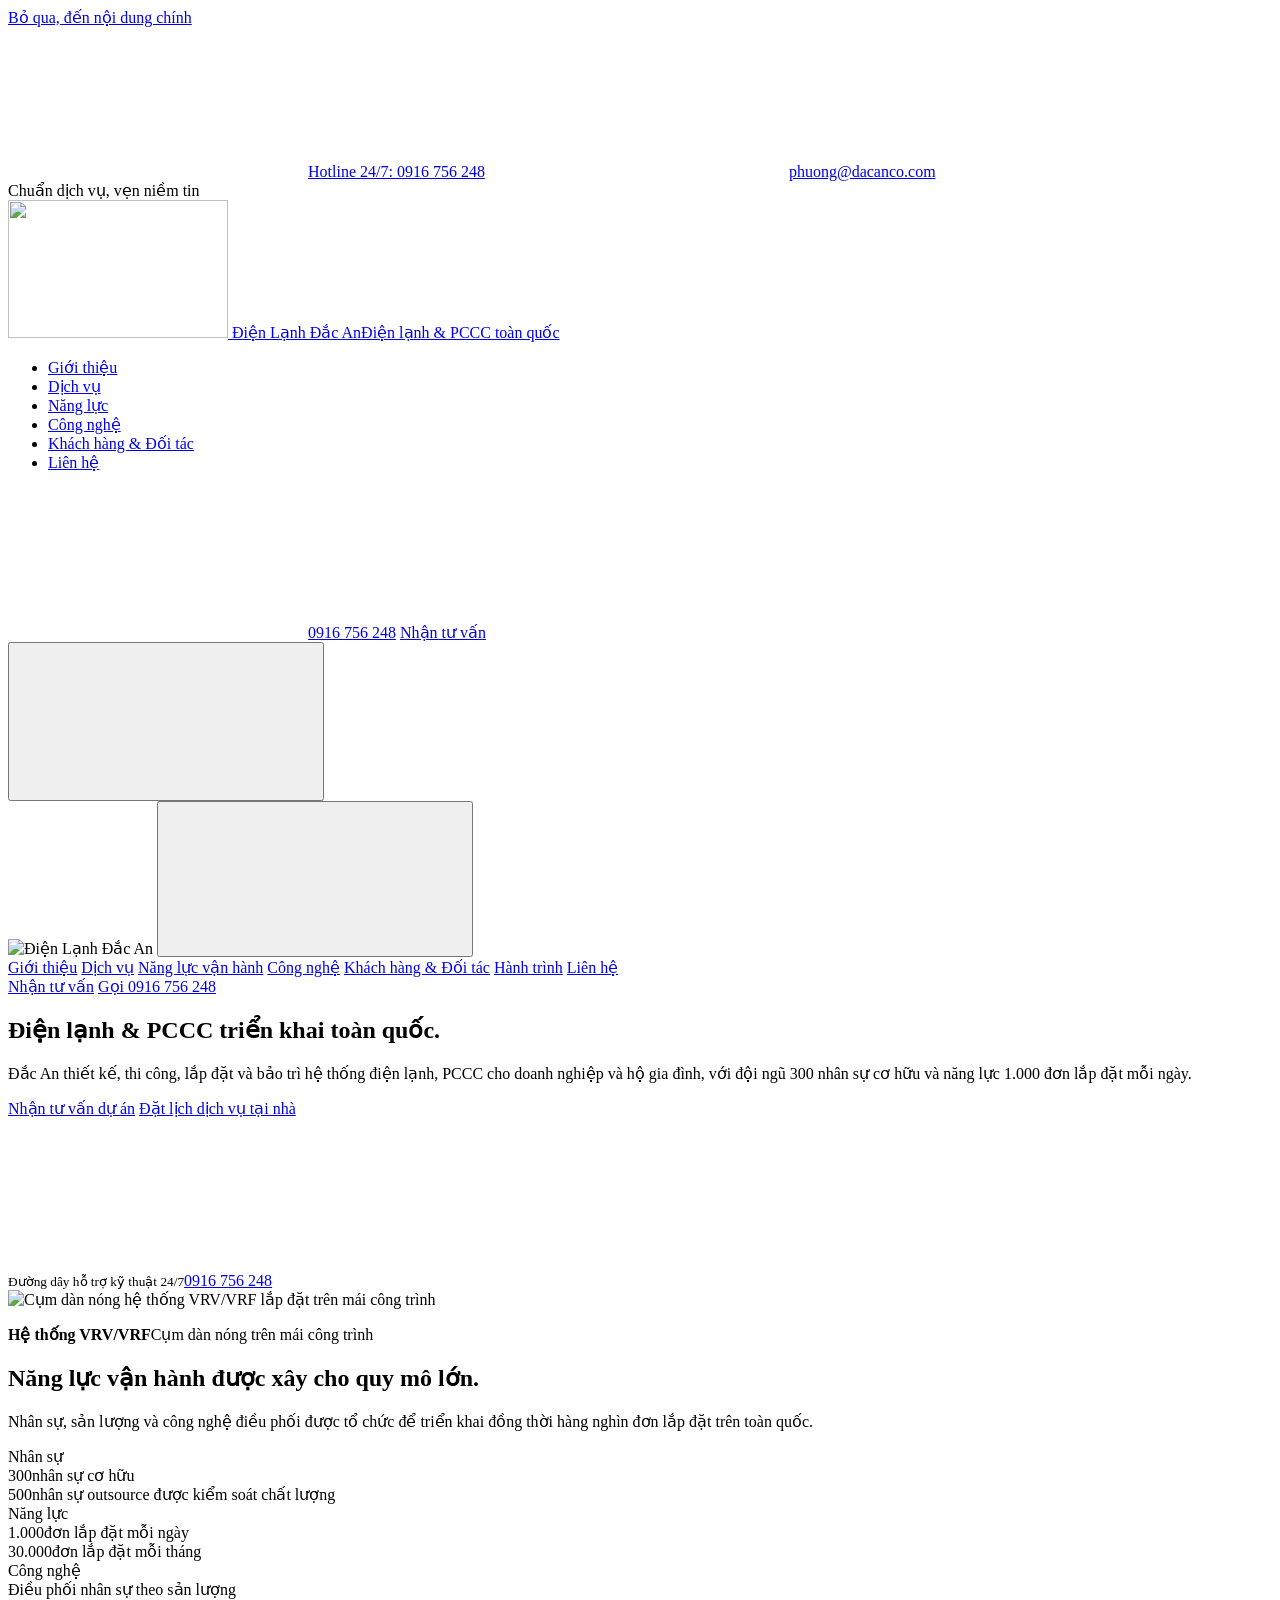
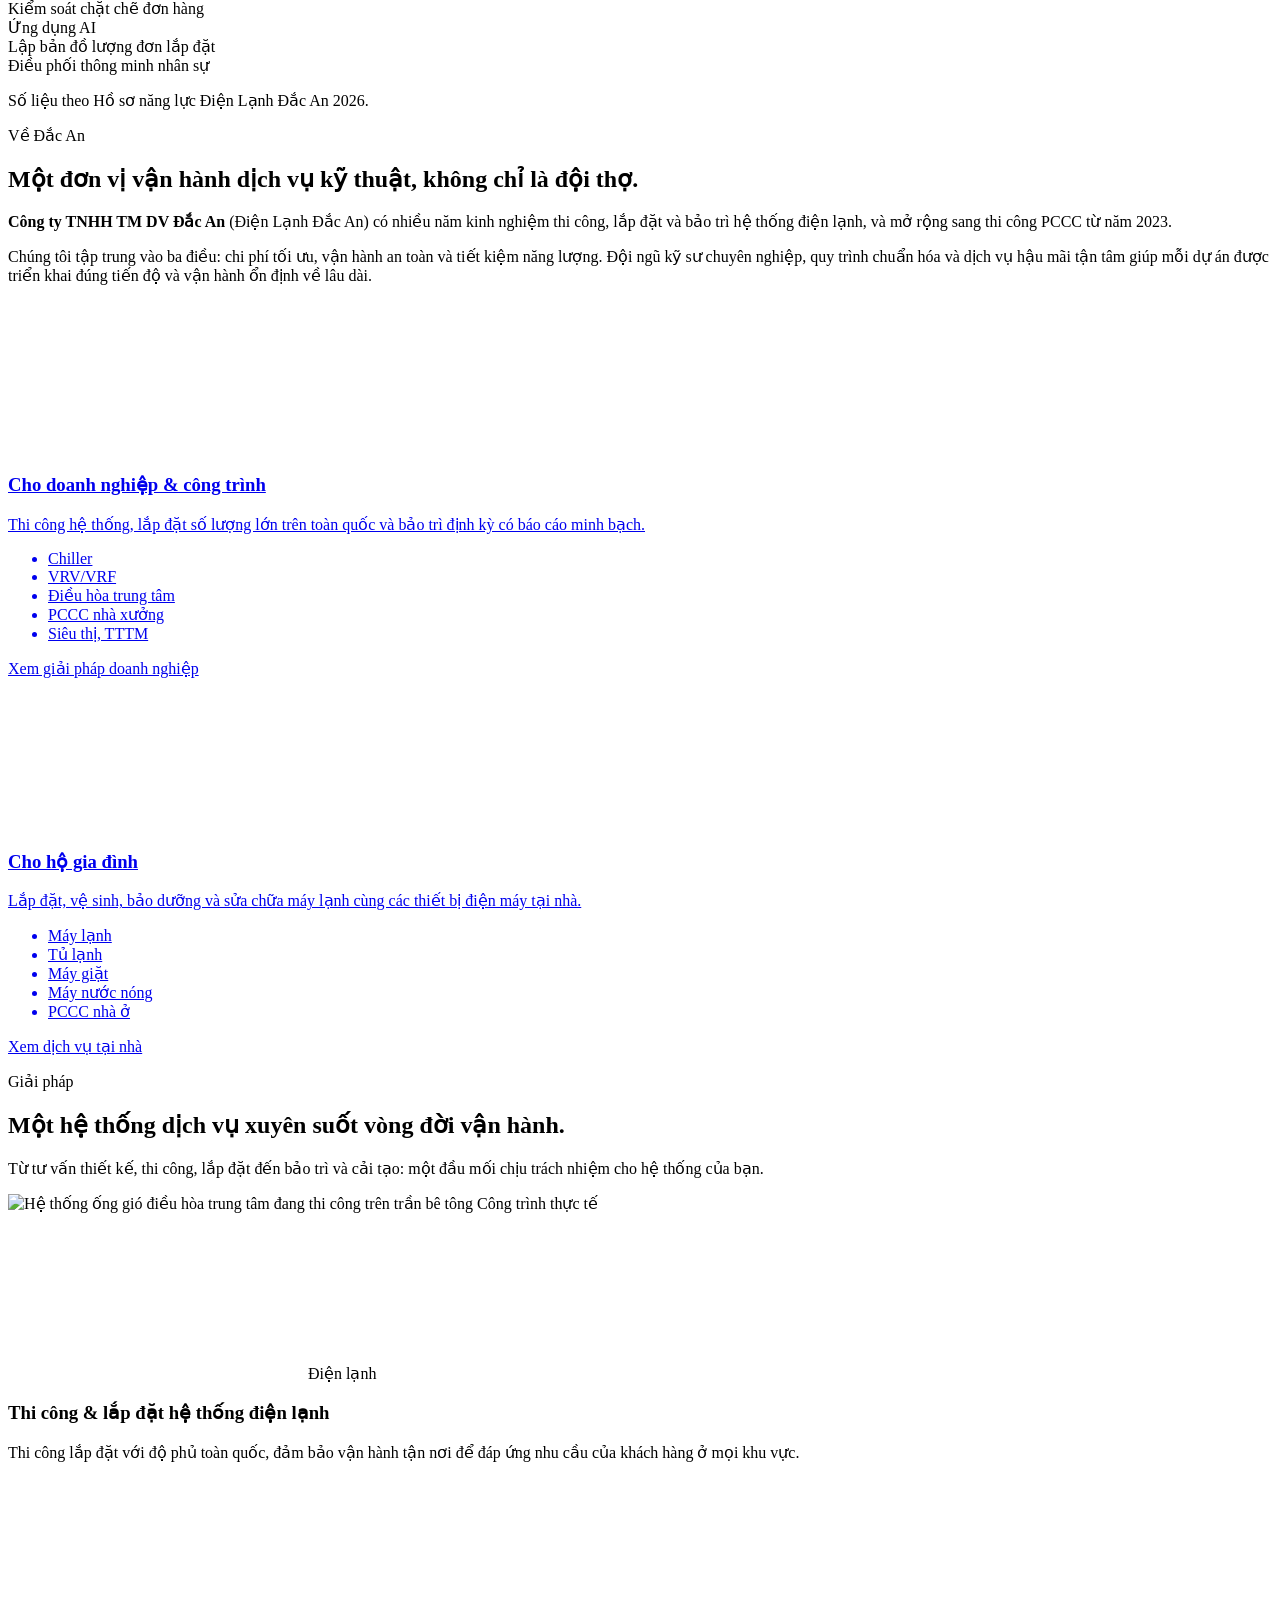
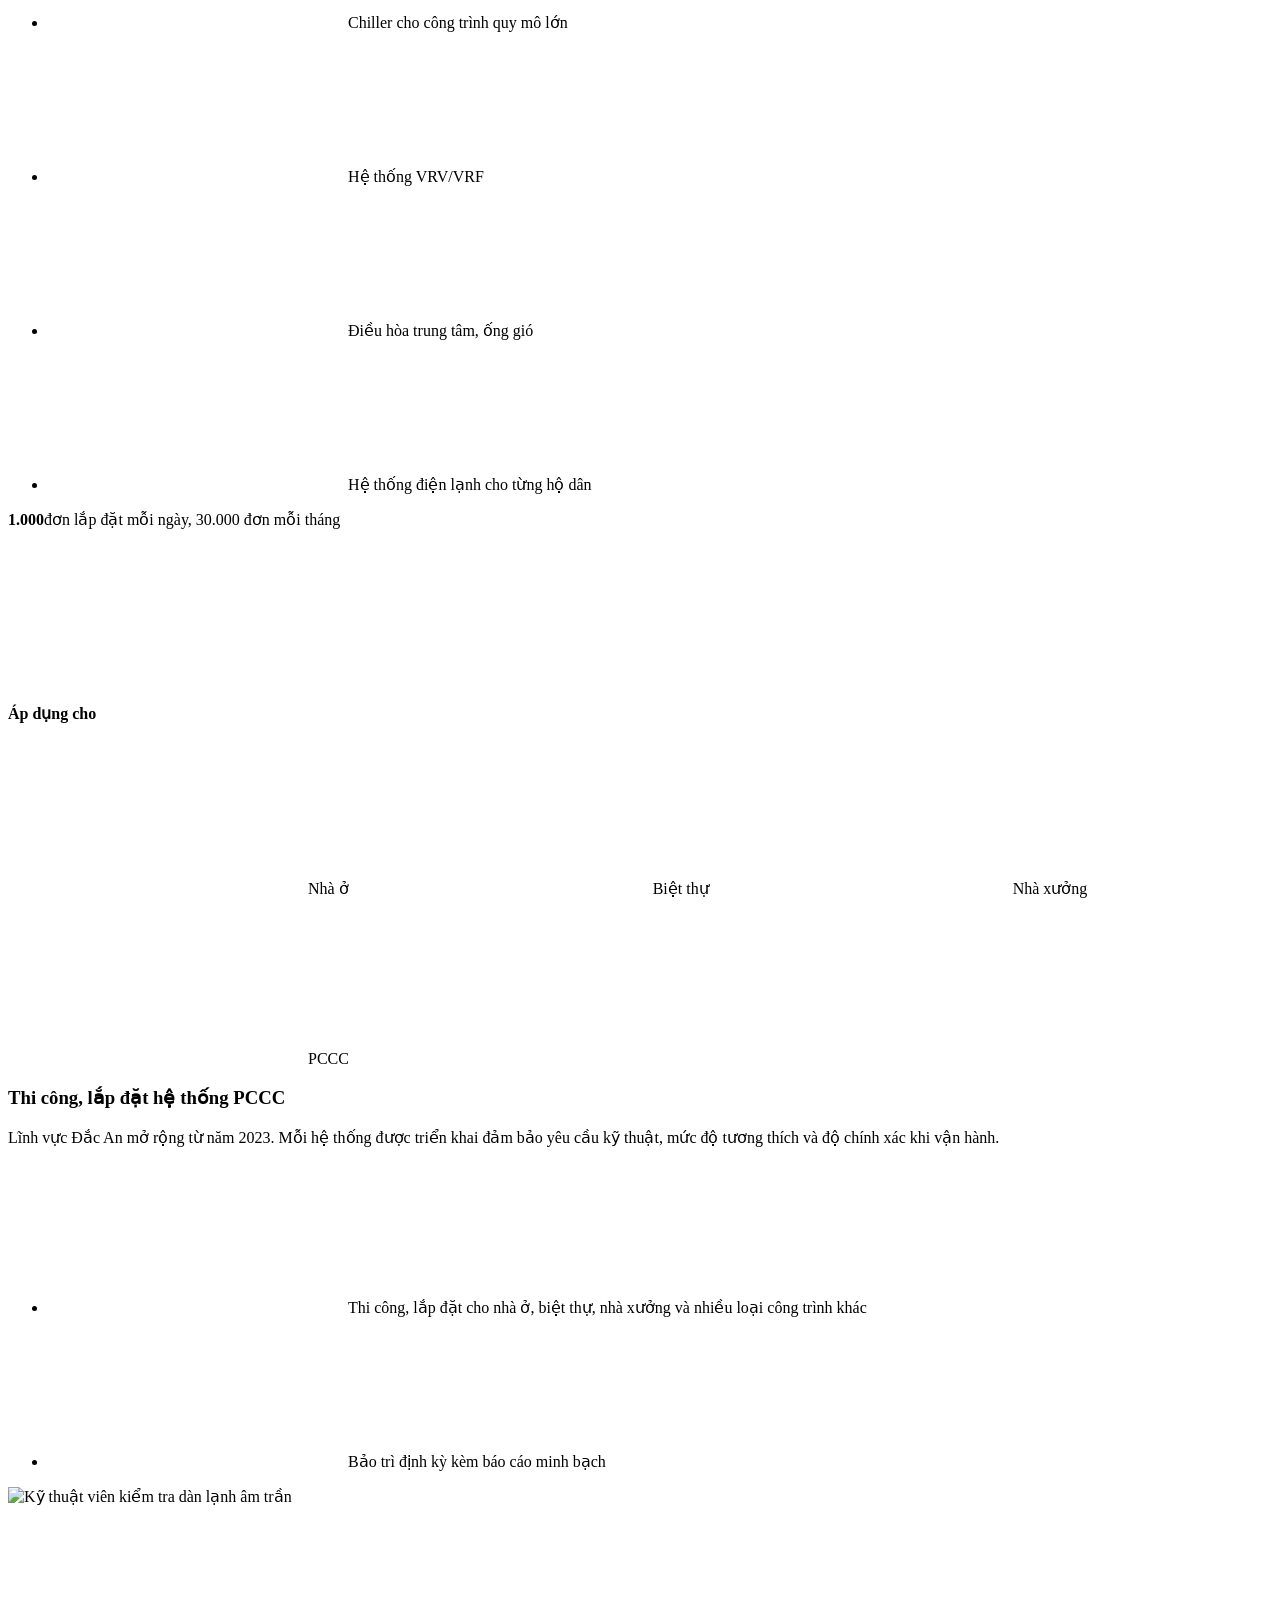
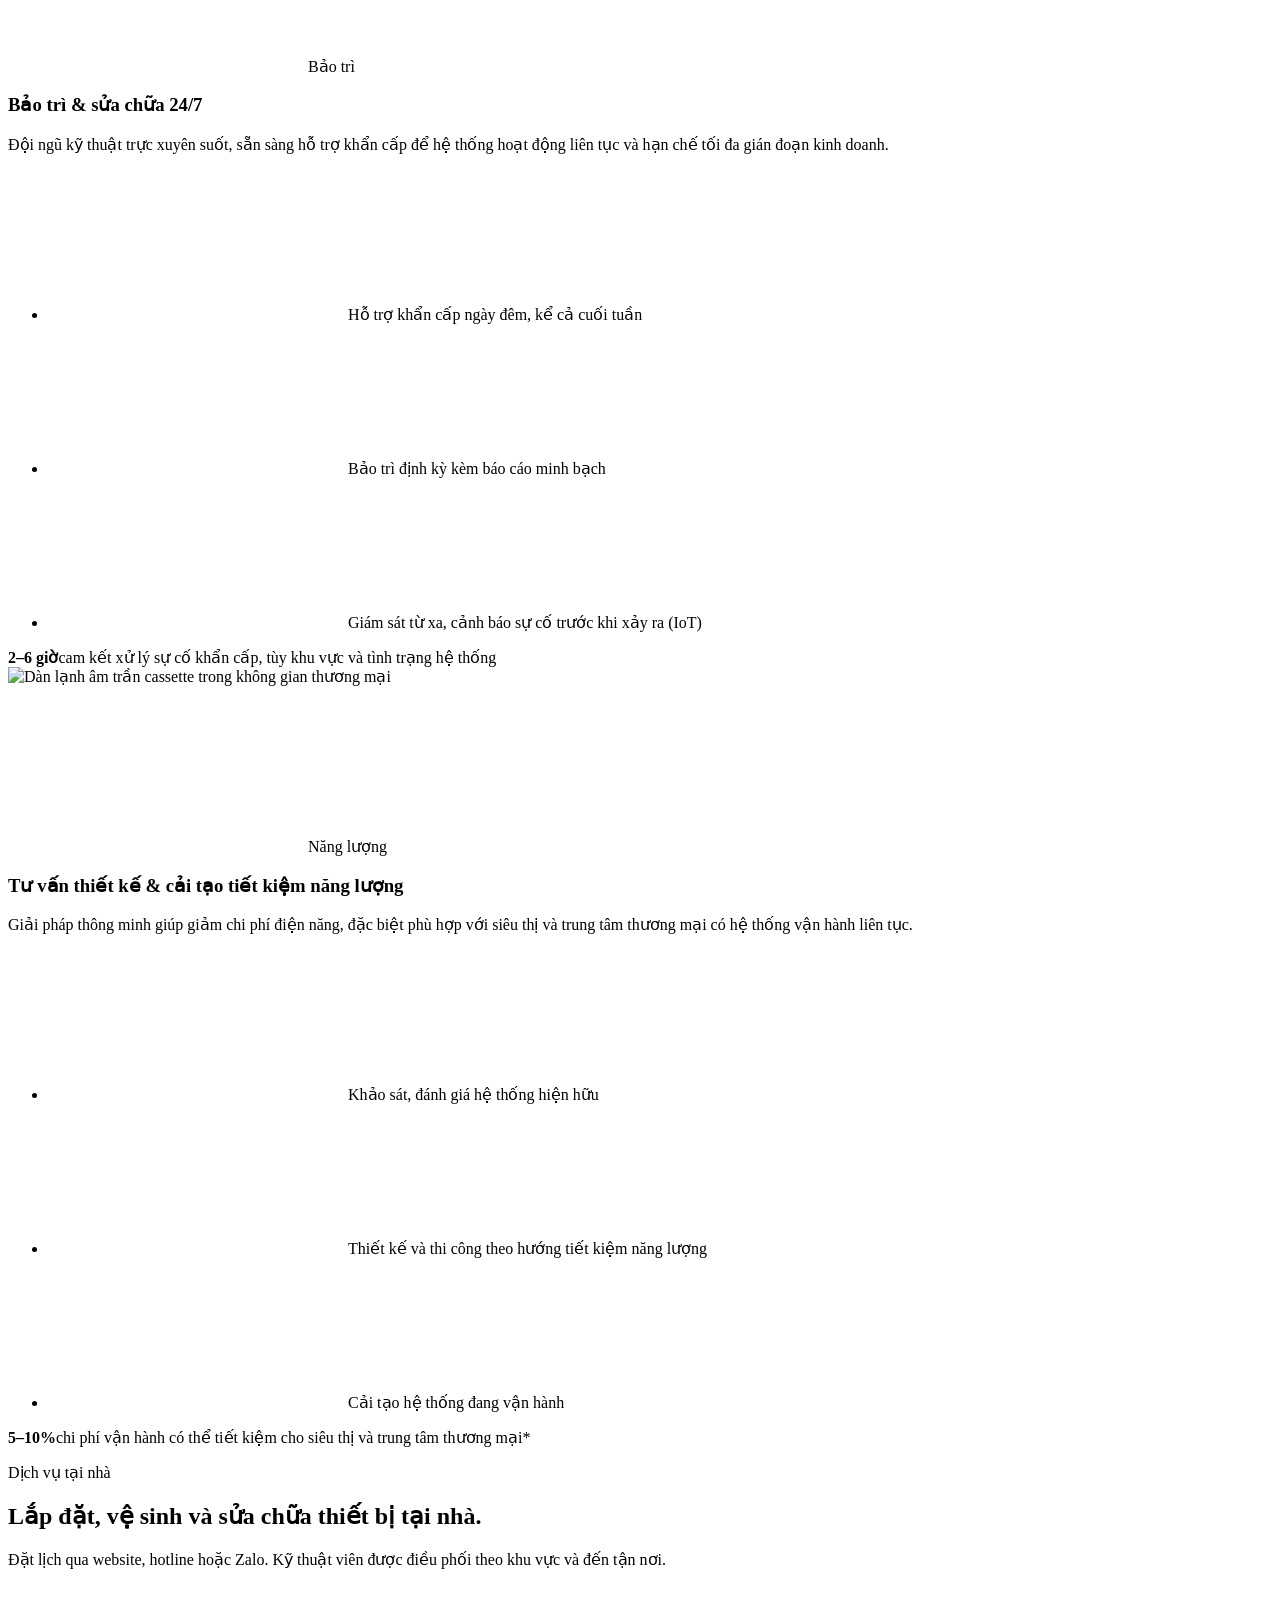
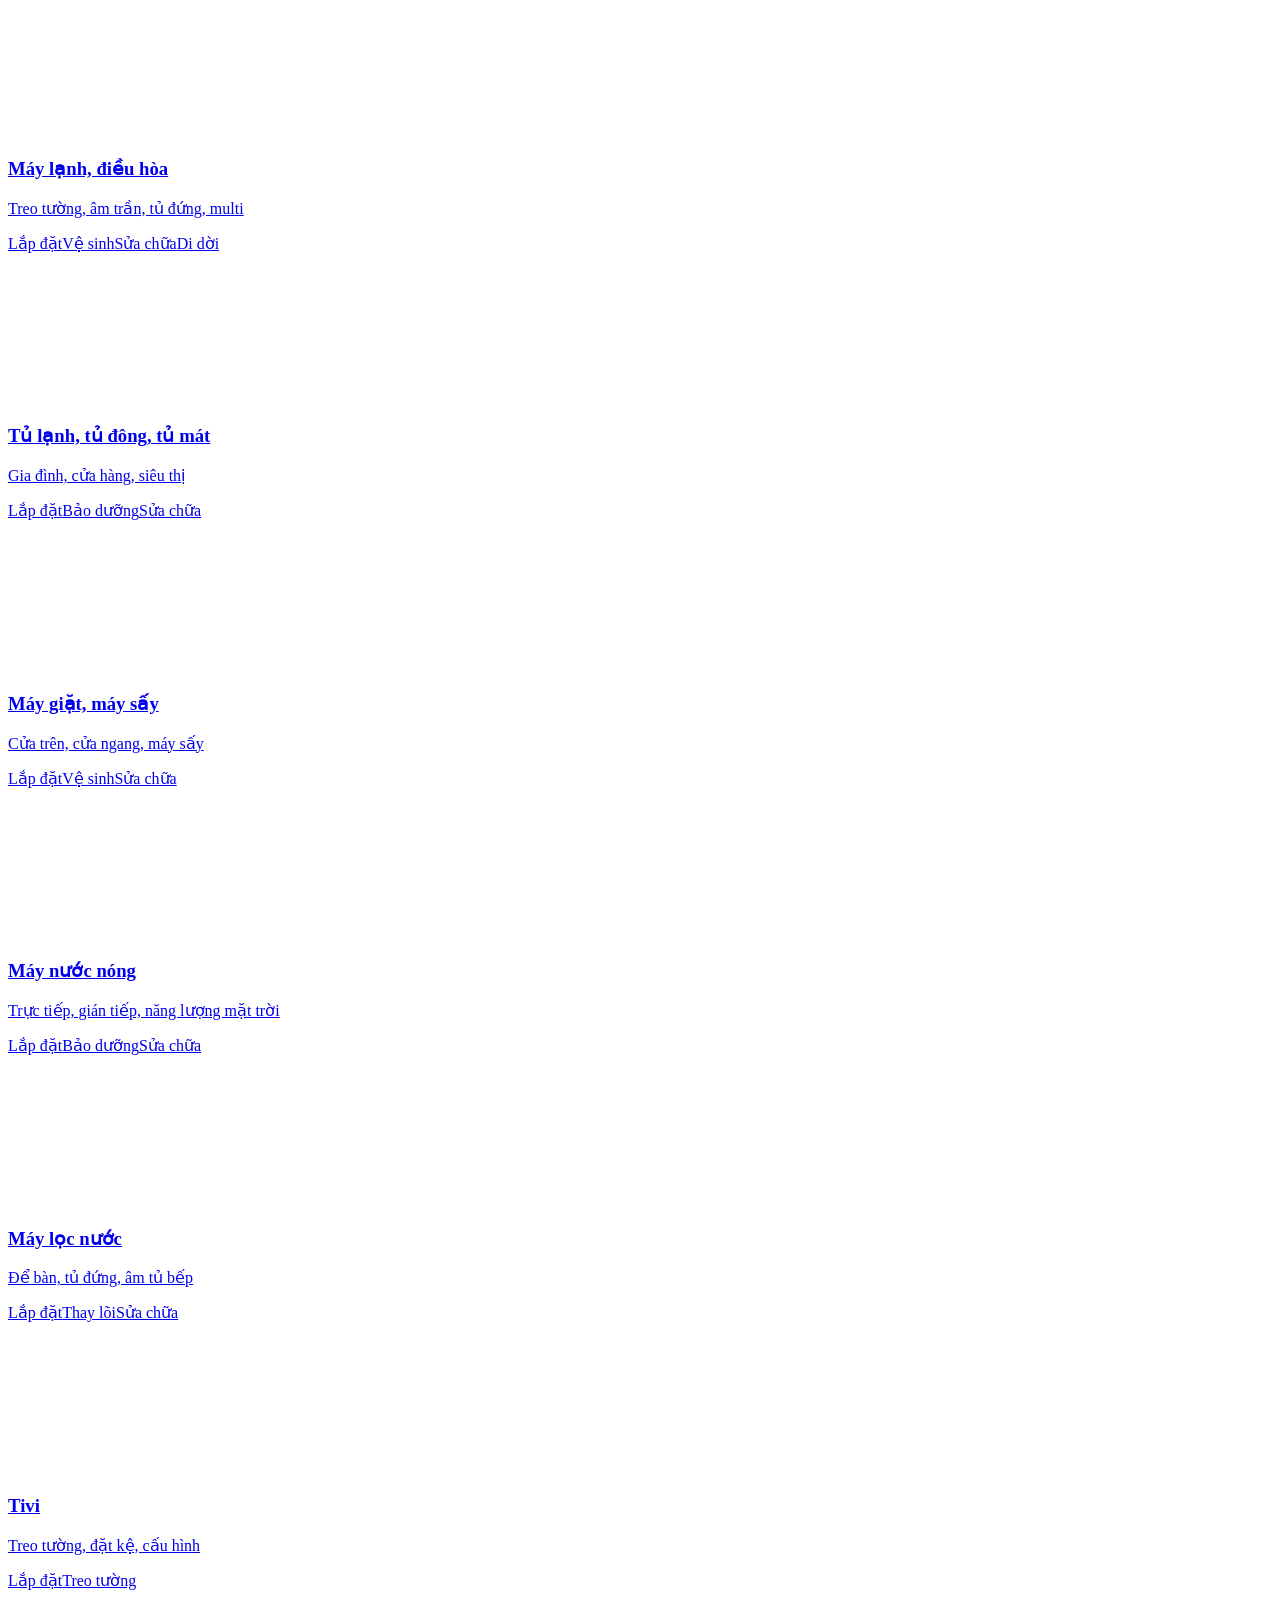
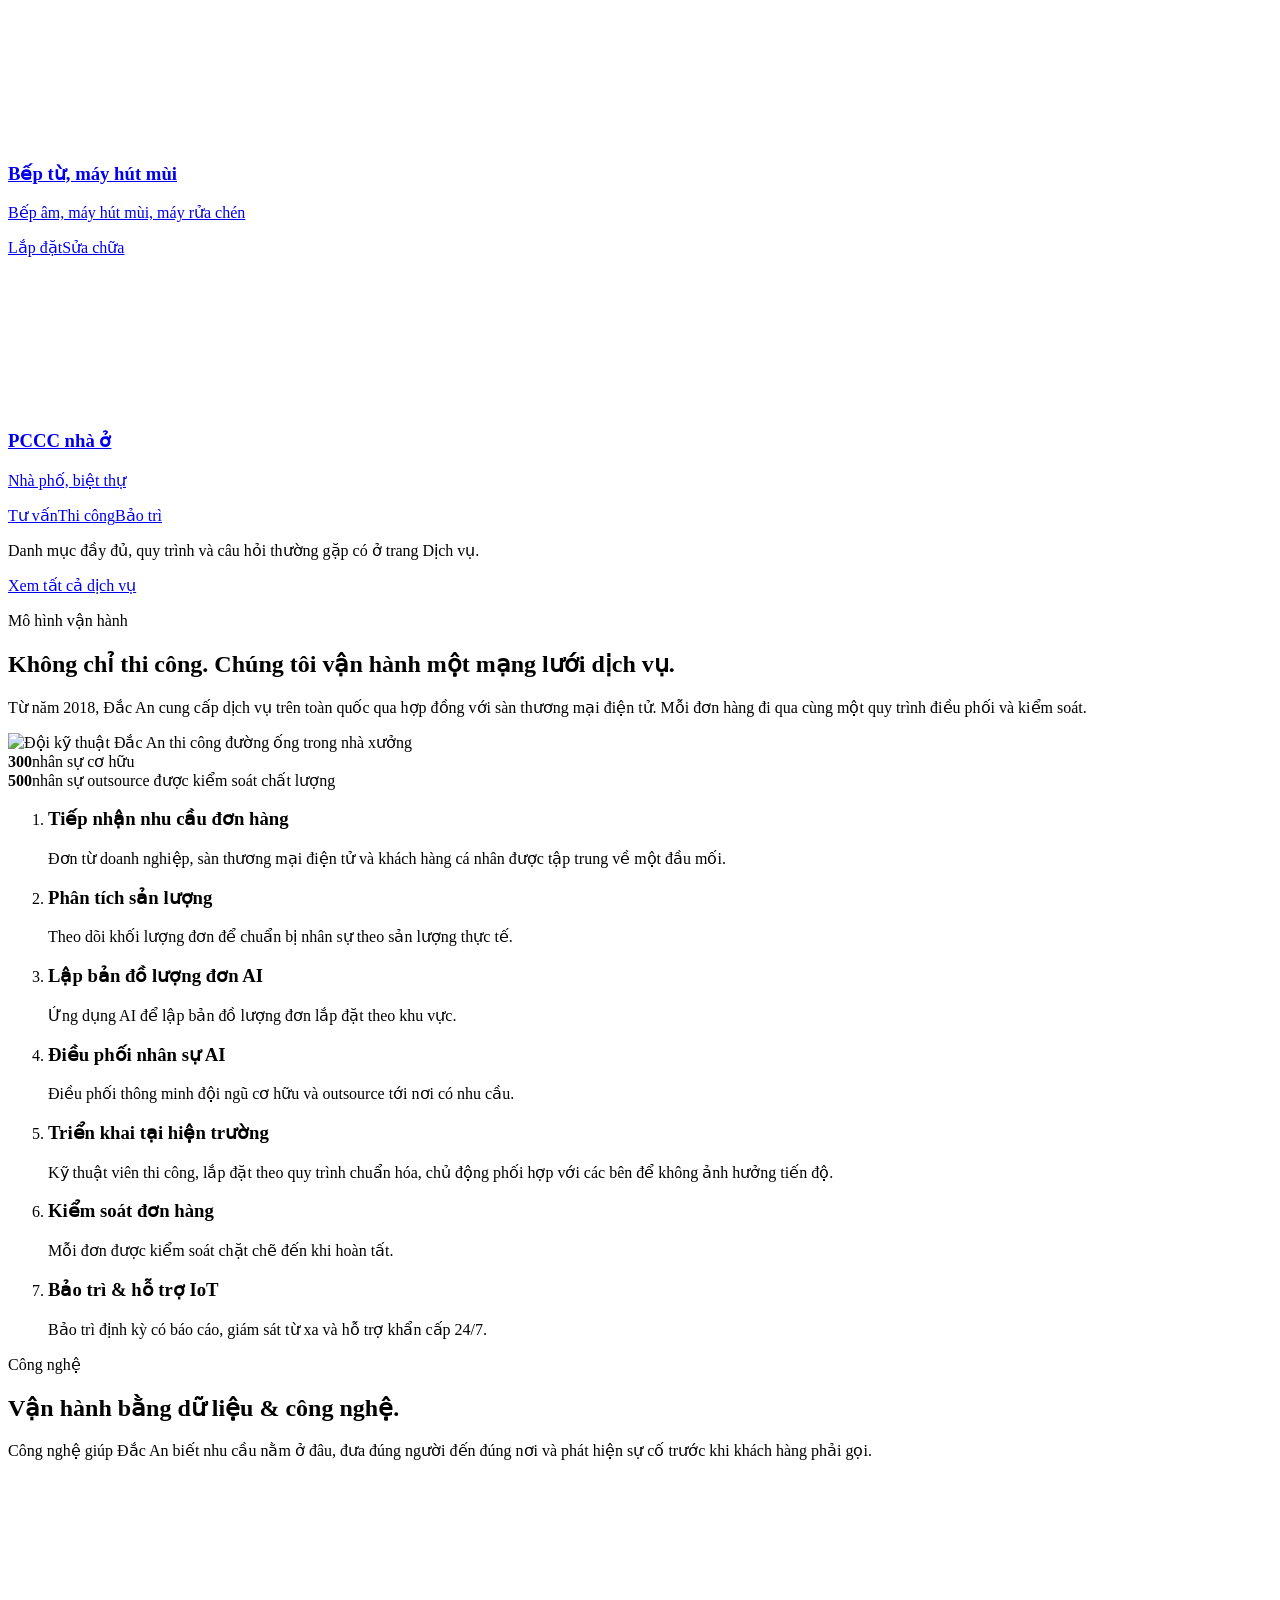
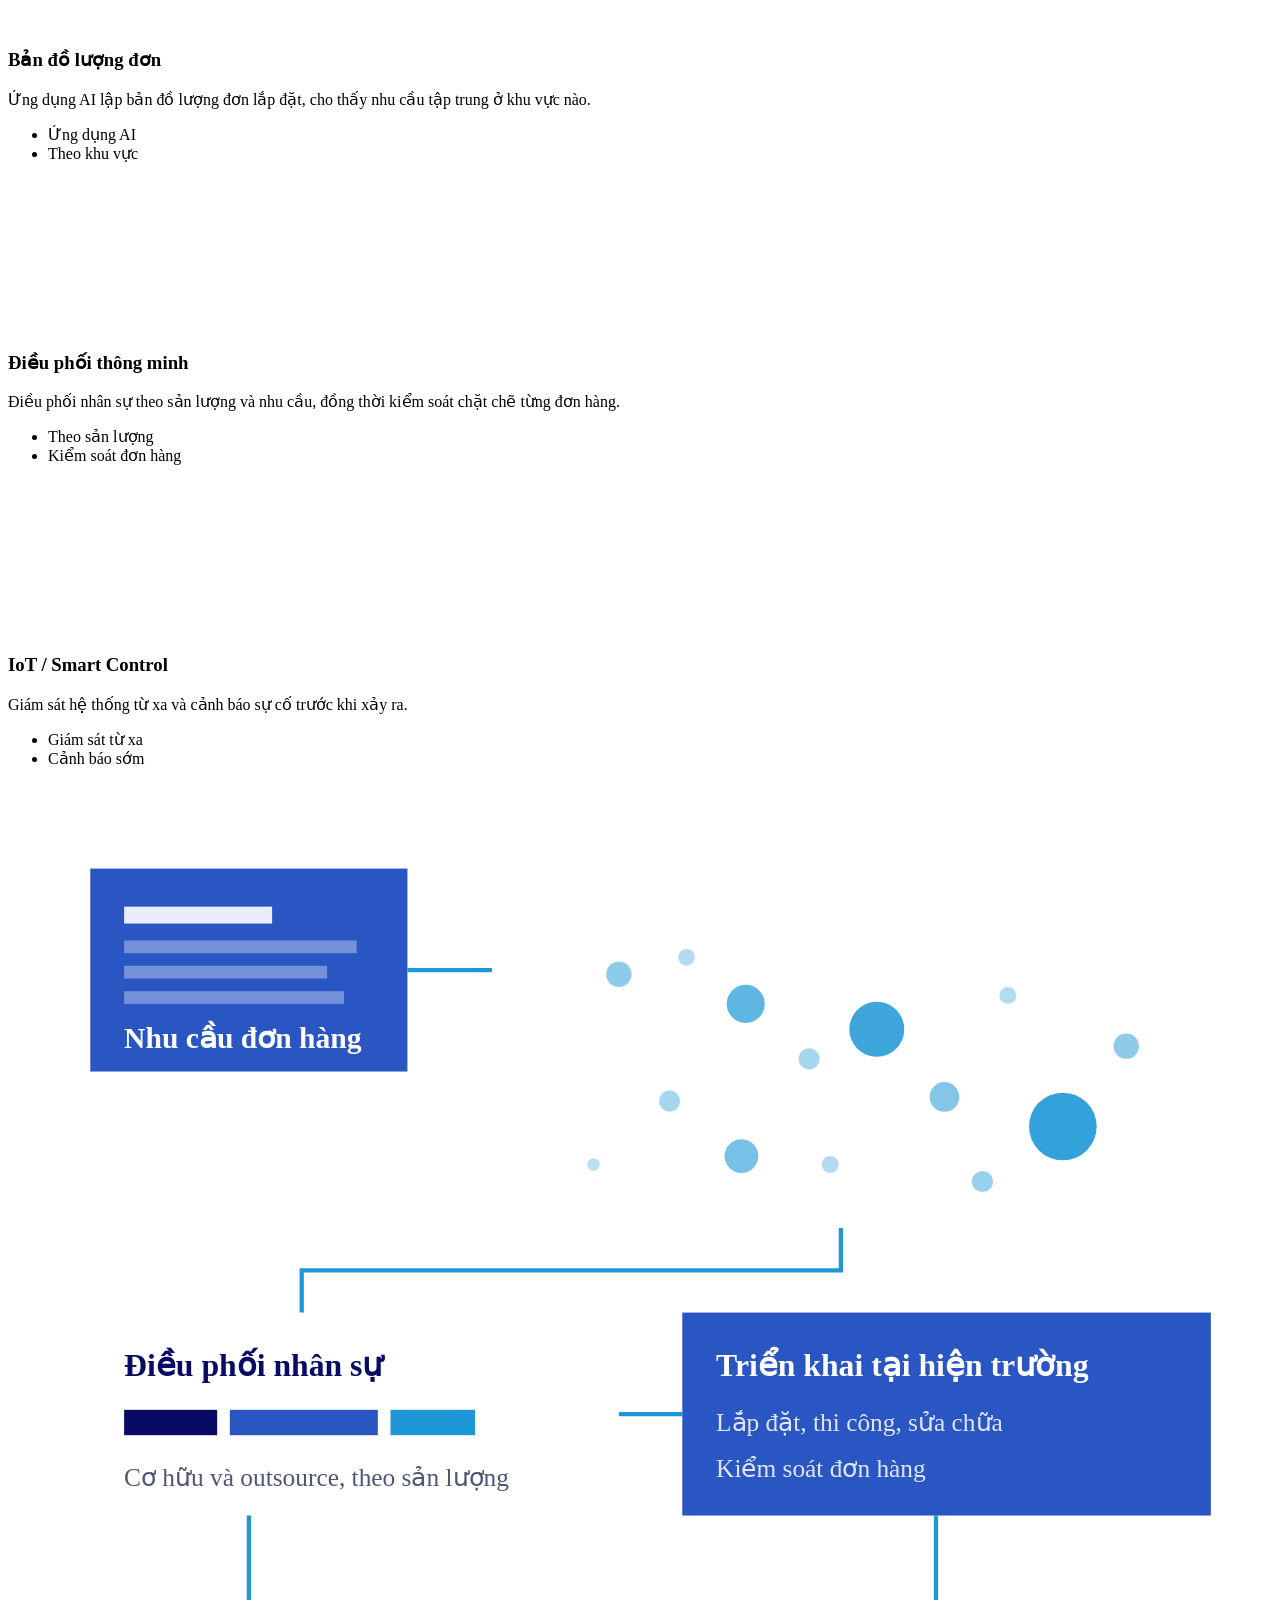
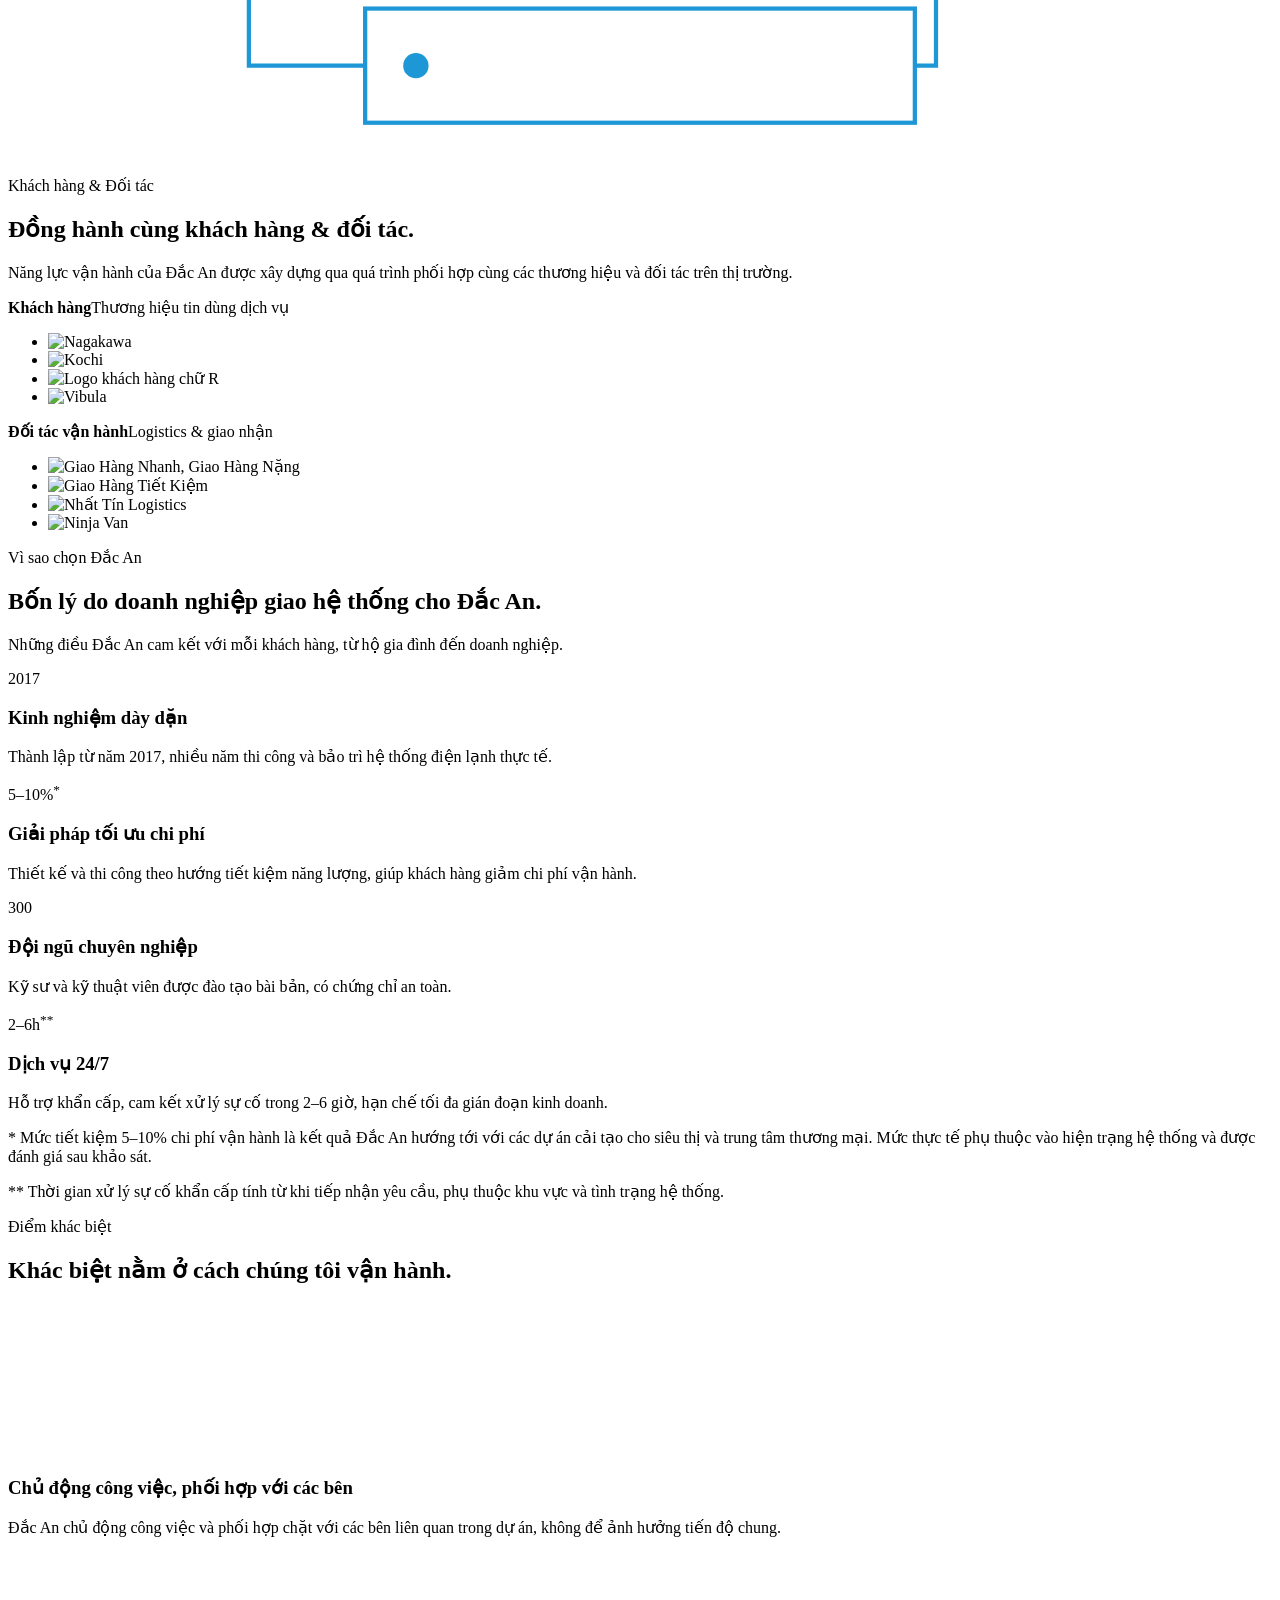
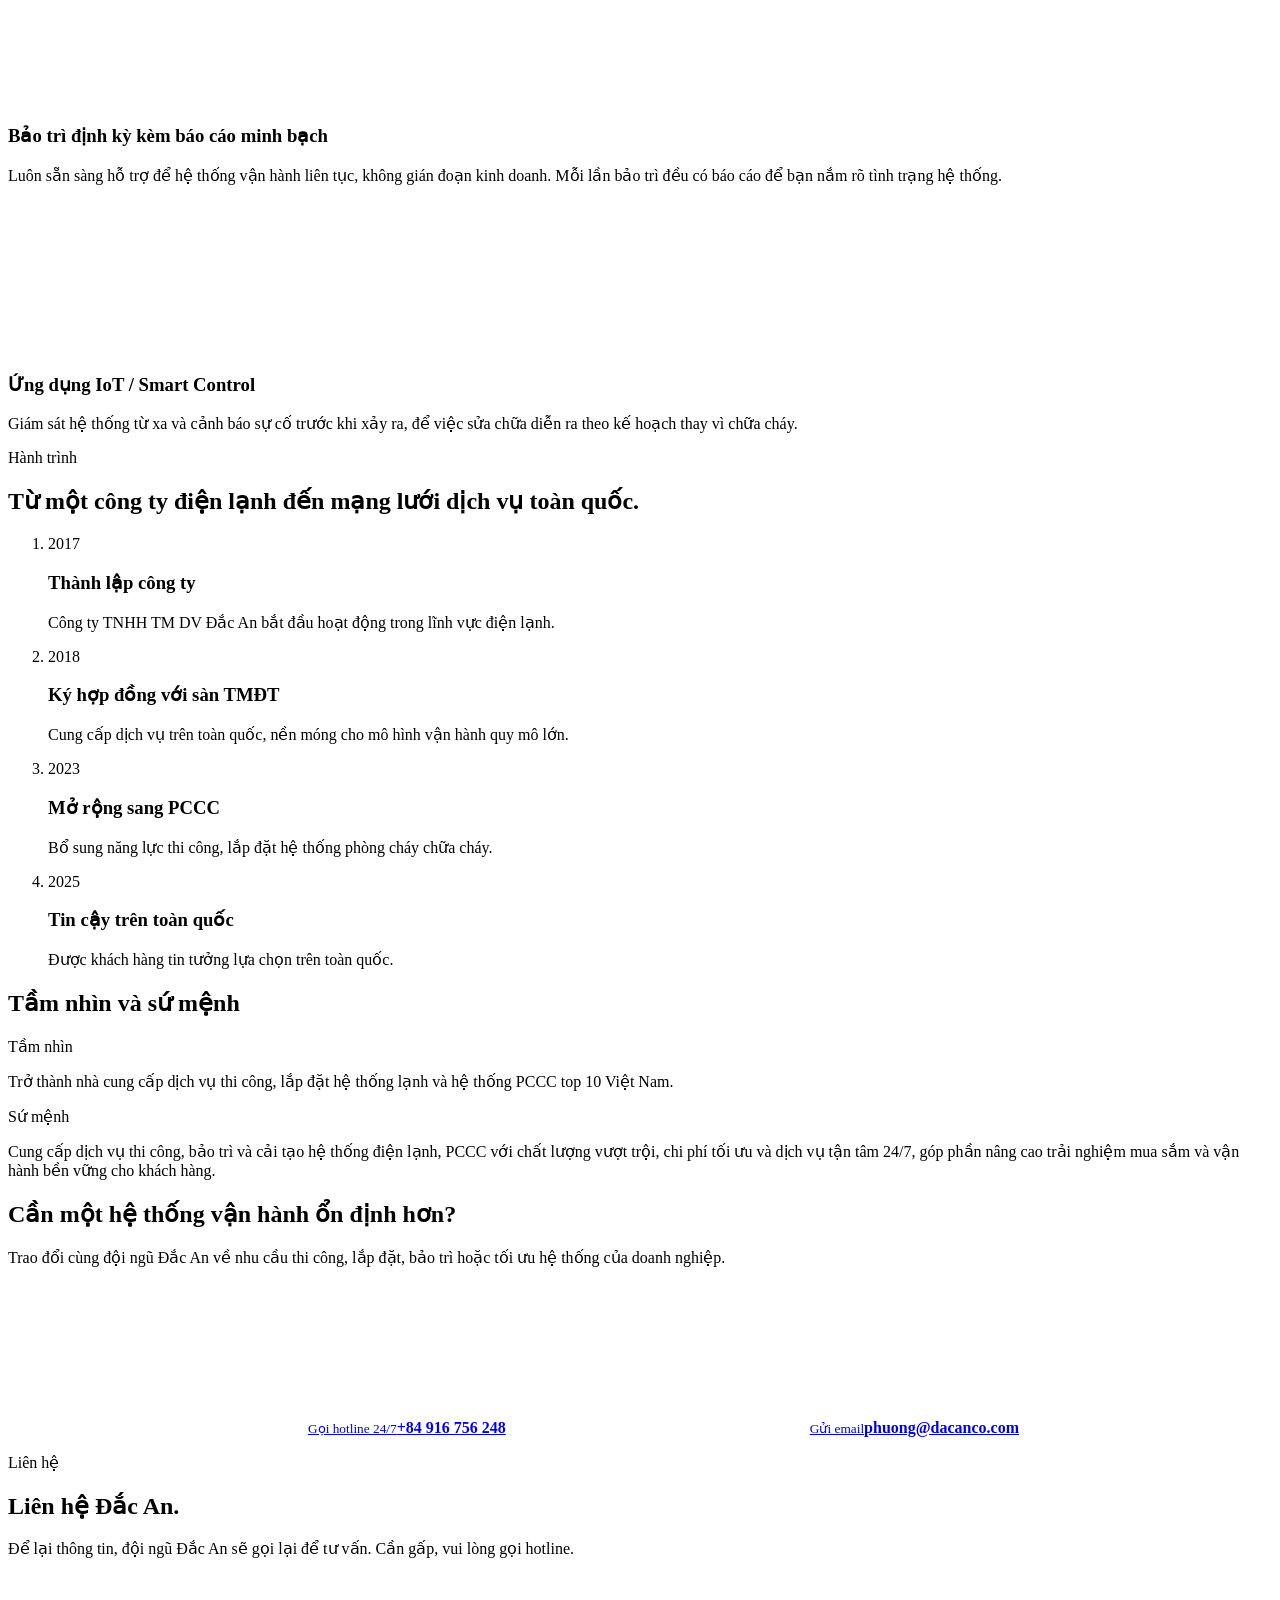
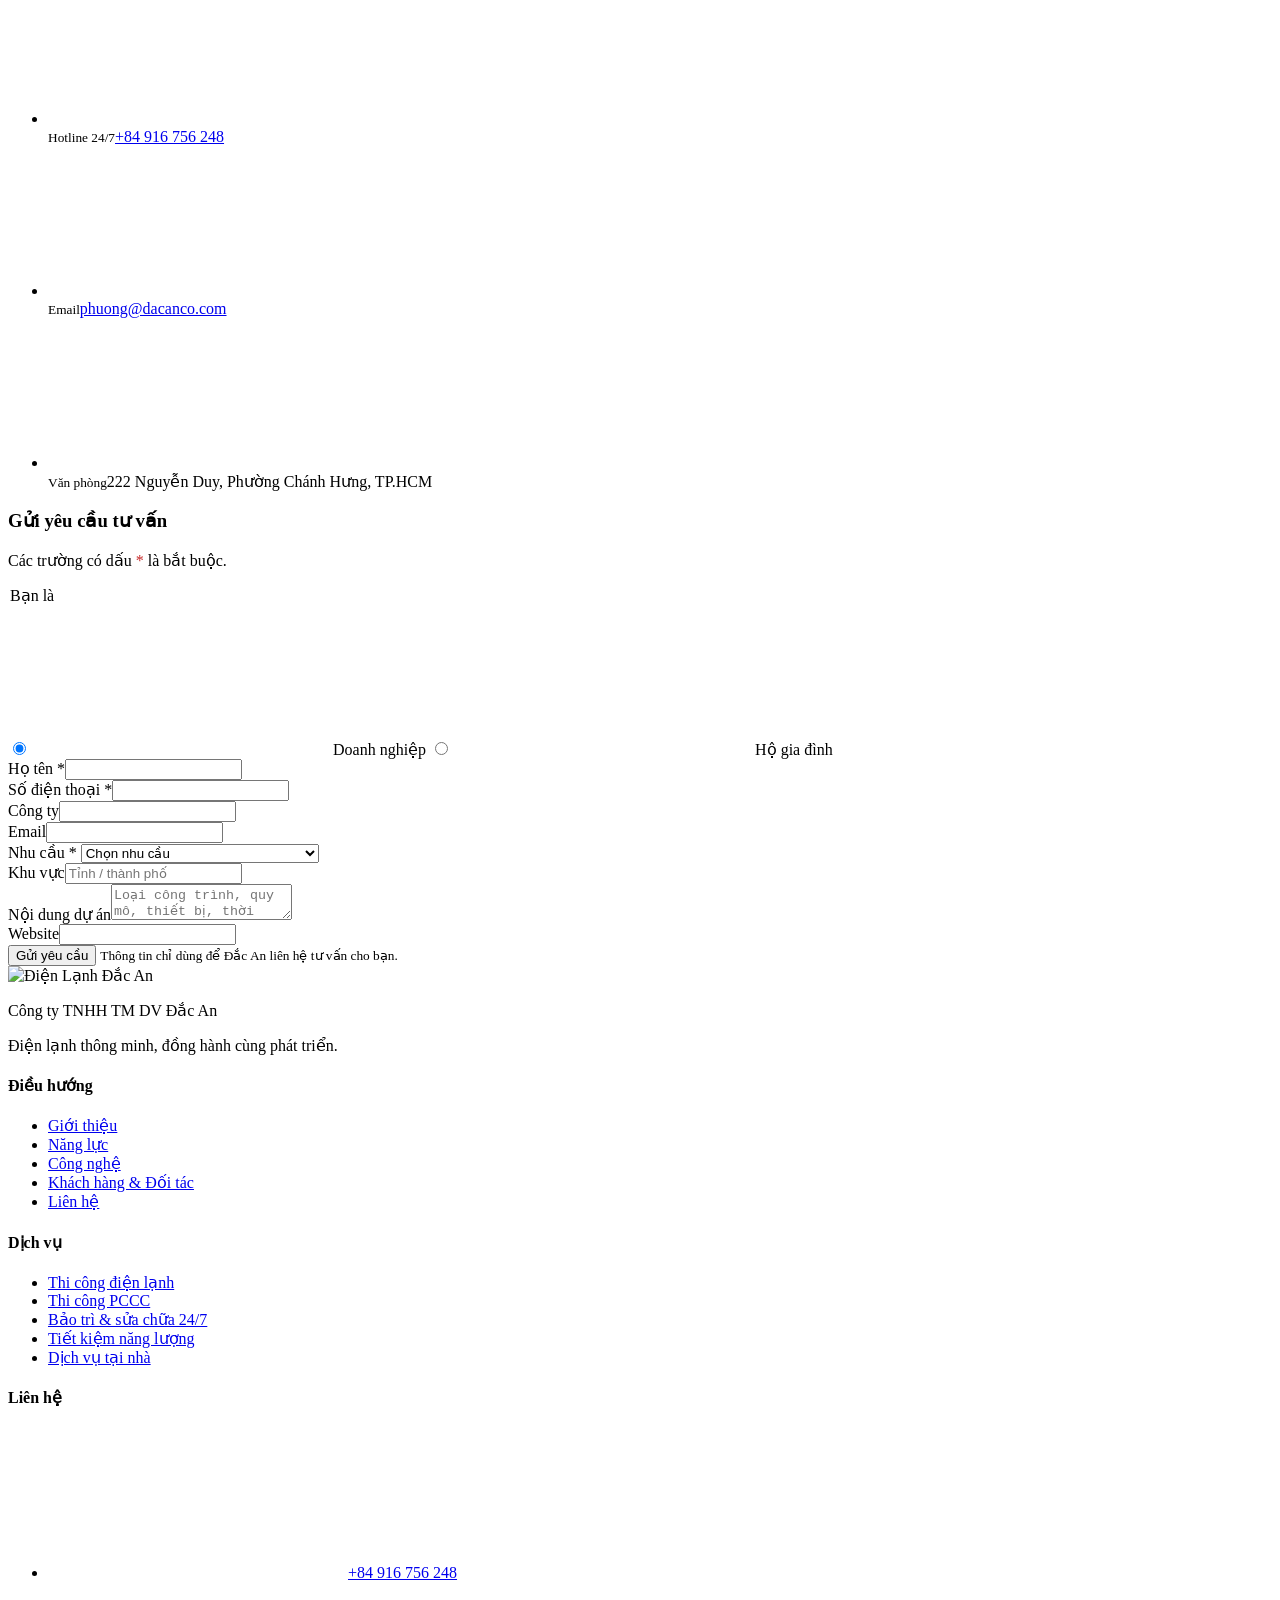
==== index.html @ 0b435c6a "Add files via upload" ====
<!doctype html>
<html lang="vi">
<head>
<meta charset="utf-8">
<meta name="viewport" content="width=device-width, initial-scale=1">
<title>Điện Lạnh Đắc An | Thi công Điện lạnh &amp; PCCC toàn quốc</title>
<meta name="description" content="Đắc An cung cấp giải pháp thiết kế, thi công, lắp đặt, bảo trì hệ thống điện lạnh và PCCC với năng lực vận hành quy mô lớn trên toàn quốc: 300 nhân sự cơ hữu, 1.000 đơn lắp đặt mỗi ngày, hỗ trợ 24/7.">
<link rel="canonical" href="https://dacanco.com/">
<meta name="theme-color" content="#070B64">
<meta property="og:type" content="website">
<meta property="og:locale" content="vi_VN">
<meta property="og:site_name" content="Điện Lạnh Đắc An">
<meta property="og:title" content="Điện Lạnh Đắc An | Thi công Điện lạnh &amp; PCCC toàn quốc">
<meta property="og:description" content="Thiết kế, thi công, lắp đặt, bảo trì hệ thống điện lạnh và PCCC. 300 nhân sự cơ hữu, 1.000 đơn lắp đặt mỗi ngày, hỗ trợ 24/7.">
<meta property="og:url" content="https://dacanco.com/">
<meta property="og:image" content="https://dacanco.com/assets/img/og-image.jpg">
<meta name="twitter:card" content="summary_large_image">
<link rel="icon" href="/favicon.ico" sizes="any">
<link rel="icon" type="image/png" href="/assets/img/icon-512.png">
<link rel="apple-touch-icon" href="/assets/img/apple-touch-icon.png">
<link rel="manifest" href="/site.webmanifest">
<link rel="preload" href="/assets/fonts/be-vietnam-pro-vietnamese-800-normal.woff2" as="font" type="font/woff2" crossorigin>
<link rel="preload" as="image" href="/assets/img/photos/vrv-rooftop-1000.webp" imagesrcset="/assets/img/photos/vrv-rooftop-640.webp 640w, /assets/img/photos/vrv-rooftop-1000.webp 1000w, /assets/img/photos/vrv-rooftop-1800.webp 1800w" imagesizes="(max-width:1024px) 100vw, 50vw">
<link rel="stylesheet" href="/assets/css/style.css">
<script type="application/ld+json">
{
  "@context":"https://schema.org",
  "@type":"HVACBusiness",
  "name":"Điện Lạnh Đắc An",
  "legalName":"Công ty TNHH TM DV Đắc An",
  "slogan":"Điện lạnh thông minh, đồng hành cùng phát triển",
  "url":"https://dacanco.com/",
  "logo":"https://dacanco.com/assets/img/logos/dacan.png",
  "image":"https://dacanco.com/assets/img/photos/vrv-rooftop-1800.webp",
  "telephone":"+84916756248",
  "email":"phuong@dacanco.com",
  "foundingDate":"2017",
  "areaServed":{"@type":"Country","name":"Việt Nam"},
  "address":{"@type":"PostalAddress","streetAddress":"222 Nguyễn Duy","addressLocality":"Phường Chánh Hưng","addressRegion":"TP. Hồ Chí Minh","addressCountry":"VN"},
  "openingHoursSpecification":{"@type":"OpeningHoursSpecification","dayOfWeek":["Monday","Tuesday","Wednesday","Thursday","Friday","Saturday","Sunday"],"opens":"00:00","closes":"23:59"},
  "knowsAbout":["Chiller","VRV/VRF","Điều hòa trung tâm","Lắp đặt máy lạnh","Hệ thống PCCC","Bảo trì hệ thống điện lạnh"]
}
</script>
</head>
<body>
<a class="skip" href="#main">Bỏ qua, đến nội dung chính</a>

<div class="topbar">
  <div class="wrap">
    <div class="topbar__group">
      <a href="tel:+84916756248"><svg class="ic" aria-hidden="true"><use href="/assets/img/icons.svg#i-phone"/></svg>Hotline 24/7: 0916 756 248</a>
      <a href="mailto:phuong@dacanco.com"><svg class="ic" aria-hidden="true"><use href="/assets/img/icons.svg#i-mail"/></svg>phuong@dacanco.com</a>
    </div>
    <span class="topbar__slogan">Chuẩn dịch vụ, vẹn niềm tin</span>
  </div>
</div>

<header class="header" id="top">
  <div class="wrap">
    <a class="brand" href="/" aria-label="Điện Lạnh Đắc An, về trang chủ">
      <img src="/assets/img/logos/dacan-mark.png" alt="" width="220" height="138">
      <span class="brand__text"><span class="brand__name">Điện Lạnh Đắc An</span><span class="brand__sub">Điện lạnh &amp; PCCC toàn quốc</span></span>
    </a>
    <nav class="nav" aria-label="Điều hướng chính">
      <ul>
        <li><a href="#gioi-thieu">Giới thiệu</a></li>
        <li><a href="/dich-vu/">Dịch vụ</a></li>
        <li><a href="#nang-luc">Năng lực</a></li>
        <li><a href="#cong-nghe">Công nghệ</a></li>
        <li><a href="#doi-tac">Khách hàng &amp; Đối tác</a></li>
        <li><a href="#lien-he">Liên hệ</a></li>
      </ul>
    </nav>
    <div class="header__cta">
      <a class="header__phone" href="tel:+84916756248" aria-label="Gọi 0916 756 248"><svg class="ic" aria-hidden="true"><use href="/assets/img/icons.svg#i-phone"/></svg><span>0916 756 248</span></a>
      <a class="btn" href="#lien-he">Nhận tư vấn</a>
    </div>
    <button class="menu-toggle" type="button" aria-expanded="false" aria-controls="drawer" aria-label="Mở menu"><svg class="ic" aria-hidden="true"><use href="/assets/img/icons.svg#i-menu"/></svg></button>
  </div>
</header>

<div class="drawer" id="drawer" aria-hidden="true">
  <div class="drawer__scrim" data-close></div>
  <div class="drawer__panel" role="dialog" aria-modal="true" aria-label="Menu">
    <div class="drawer__top">
      <img src="/assets/img/logos/dacan.png" alt="Điện Lạnh Đắc An" width="340" height="223" style="height:56px;width:auto">
      <button class="menu-toggle" type="button" data-close aria-label="Đóng menu" style="display:inline-flex;margin:0"><svg class="ic" aria-hidden="true"><use href="/assets/img/icons.svg#i-x"/></svg></button>
    </div>
    <nav aria-label="Menu di động">
      <a href="#gioi-thieu" data-close>Giới thiệu</a>
      <a href="/dich-vu/">Dịch vụ</a>
      <a href="#nang-luc" data-close>Năng lực vận hành</a>
      <a href="#cong-nghe" data-close>Công nghệ</a>
      <a href="#doi-tac" data-close>Khách hàng &amp; Đối tác</a>
      <a href="#hanh-trinh" data-close>Hành trình</a>
      <a href="#lien-he" data-close>Liên hệ</a>
    </nav>
    <div class="drawer__actions">
      <a class="btn" href="#lien-he" data-close>Nhận tư vấn</a>
      <a class="btn btn--ghost" href="tel:+84916756248">Gọi 0916 756 248</a>
    </div>
  </div>
</div>

<main id="main">

<!-- HERO -->
<section class="hero" aria-labelledby="hero-title">
  <div class="wrap hero__grid">
    <div class="hero__copy">
      <h1 id="hero-title">Điện lạnh &amp; PCCC <span class="line2">triển khai toàn quốc.</span></h1>
      <p class="hero__lead">Đắc An thiết kế, thi công, lắp đặt và bảo trì hệ thống điện lạnh, PCCC cho doanh nghiệp và hộ gia đình, với đội ngũ 300 nhân sự cơ hữu và năng lực 1.000 đơn lắp đặt mỗi ngày.</p>
      <div class="hero__actions">
        <a class="btn" href="#lien-he">Nhận tư vấn dự án</a>
        <a class="btn btn--ghost" href="/dich-vu/#dat-lich">Đặt lịch dịch vụ tại nhà</a>
      </div>
      <div class="hero__hotline">
        <span class="badge tab"><svg class="ic" aria-hidden="true"><use href="/assets/img/icons.svg#i-headphones"/></svg></span>
        <div><small>Đường dây hỗ trợ kỹ thuật 24/7</small><a href="tel:+84916756248">0916 756 248</a></div>
      </div>
    </div>
    <div class="hero__media">
      <picture>
        <source type="image/webp" srcset="/assets/img/photos/vrv-rooftop-640.webp 640w, /assets/img/photos/vrv-rooftop-1000.webp 1000w, /assets/img/photos/vrv-rooftop-1800.webp 1800w" sizes="(max-width:1024px) 100vw, 50vw">
        <img src="/assets/img/photos/vrv-rooftop-640.jpg" alt="Cụm dàn nóng hệ thống VRV/VRF lắp đặt trên mái công trình" width="1844" height="1142" fetchpriority="high">
      </picture>
      <p class="hero__caption tab"><strong>Hệ thống VRV/VRF</strong>Cụm dàn nóng trên mái công trình</p>
    </div>
  </div>
  </section>

<!-- CAPACITY LEDGER -->
<section class="ledger" id="nang-luc" aria-labelledby="ledger-title">
  <div class="wrap">
    <div class="ledger__head">
      <h2 id="ledger-title">Năng lực vận hành được xây cho quy mô lớn.</h2>
      <p>Nhân sự, sản lượng và công nghệ điều phối được tổ chức để triển khai đồng thời hàng nghìn đơn lắp đặt trên toàn quốc.</p>
    </div>
    <div class="ledger__rows">
      <div class="ledger__row">
        <div class="ledger__label tab">Nhân sự</div>
        <div class="ledger__cell tab"><span class="ledger__num"><span class="count" data-to="300">300</span></span><span class="ledger__unit">nhân sự cơ hữu</span></div>
        <div class="ledger__cell ledger__cell--alt tab"><span class="ledger__num"><span class="count" data-to="500">500</span></span><span class="ledger__unit">nhân sự outsource được kiểm soát chất lượng</span></div>
      </div>
      <div class="ledger__row">
        <div class="ledger__label tab">Năng lực</div>
        <div class="ledger__cell tab"><span class="ledger__num"><span class="count" data-to="1000">1.000</span></span><span class="ledger__unit">đơn lắp đặt mỗi ngày</span></div>
        <div class="ledger__cell ledger__cell--alt tab"><span class="ledger__num"><span class="count" data-to="30000">30.000</span></span><span class="ledger__unit">đơn lắp đặt mỗi tháng</span></div>
      </div>
      <div class="ledger__row ledger__row--text">
        <div class="ledger__label tab">Công nghệ</div>
        <div class="ledger__cell tab">Điều phối nhân sự theo sản lượng</div>
        <div class="ledger__cell ledger__cell--alt tab">Kiểm soát chặt chẽ đơn hàng</div>
      </div>
      <div class="ledger__row ledger__row--text">
        <div class="ledger__label tab">Ứng dụng AI</div>
        <div class="ledger__cell tab">Lập bản đồ lượng đơn lắp đặt</div>
        <div class="ledger__cell ledger__cell--alt tab">Điều phối thông minh nhân sự</div>
      </div>
    </div>
    <p class="ledger__note">Số liệu theo Hồ sơ năng lực Điện Lạnh Đắc An 2026.</p>
  </div>
</section>

<!-- INTRO / AUDIENCES -->
<section class="section" id="gioi-thieu" aria-labelledby="intro-title">
  <div class="wrap intro">
    <div>
      <p class="kicker">Về Đắc An</p>
      <h2 id="intro-title">Một đơn vị vận hành dịch vụ kỹ thuật, không chỉ là đội thợ.</h2>
      <div class="intro__body">
        <p><strong>Công ty TNHH TM DV Đắc An</strong> (Điện Lạnh Đắc An) có nhiều năm kinh nghiệm thi công, lắp đặt và bảo trì hệ thống điện lạnh, và mở rộng sang thi công PCCC từ năm 2023.</p>
        <p>Chúng tôi tập trung vào ba điều: chi phí tối ưu, vận hành an toàn và tiết kiệm năng lượng. Đội ngũ kỹ sư chuyên nghiệp, quy trình chuẩn hóa và dịch vụ hậu mãi tận tâm giúp mỗi dự án được triển khai đúng tiến độ và vận hành ổn định về lâu dài.</p>
      </div>
    </div>
    <div class="audiences">
      <a class="audience audience--dark" href="#dich-vu">
        <span class="audience__icon"><svg class="ic" aria-hidden="true"><use href="/assets/img/icons.svg#i-building-2"/></svg></span>
        <div>
          <h3>Cho doanh nghiệp &amp; công trình</h3>
          <p>Thi công hệ thống, lắp đặt số lượng lớn trên toàn quốc và bảo trì định kỳ có báo cáo minh bạch.</p>
          <ul><li>Chiller</li><li>VRV/VRF</li><li>Điều hòa trung tâm</li><li>PCCC nhà xưởng</li><li>Siêu thị, TTTM</li></ul>
          <span class="link">Xem giải pháp doanh nghiệp</span>
        </div>
      </a>
      <a class="audience" href="/dich-vu/">
        <span class="audience__icon"><svg class="ic" aria-hidden="true"><use href="/assets/img/icons.svg#i-house"/></svg></span>
        <div>
          <h3>Cho hộ gia đình</h3>
          <p>Lắp đặt, vệ sinh, bảo dưỡng và sửa chữa máy lạnh cùng các thiết bị điện máy tại nhà.</p>
          <ul><li>Máy lạnh</li><li>Tủ lạnh</li><li>Máy giặt</li><li>Máy nước nóng</li><li>PCCC nhà ở</li></ul>
          <span class="link">Xem dịch vụ tại nhà</span>
        </div>
      </a>
    </div>
  </div>
</section>

<!-- SERVICES -->
<section class="section section--paper" id="dich-vu" aria-labelledby="svc-title">
  <div class="wrap">
    <div class="section-head">
      <div>
        <p class="kicker">Giải pháp</p>
        <h2 id="svc-title">Một hệ thống dịch vụ xuyên suốt vòng đời vận hành.</h2>
      </div>
      <p>Từ tư vấn thiết kế, thi công, lắp đặt đến bảo trì và cải tạo: một đầu mối chịu trách nhiệm cho hệ thống của bạn.</p>
    </div>

    <article class="svc">
      <div class="svc__media">
        <picture>
          <source type="image/webp" srcset="/assets/img/photos/duct-system-640.webp 640w, /assets/img/photos/duct-system-1280.webp 1280w" sizes="(max-width:1024px) 100vw, 50vw">
          <img src="/assets/img/photos/duct-system-640.jpg" alt="Hệ thống ống gió điều hòa trung tâm đang thi công trên trần bê tông" width="1280" height="960" loading="lazy" decoding="async">
        </picture>
        <span class="stamp">Công trình thực tế</span>
      </div>
      <div class="svc__body">
        <p class="svc__tag"><svg class="ic" aria-hidden="true"><use href="/assets/img/icons.svg#i-snowflake"/></svg>Điện lạnh</p>
        <h3>Thi công &amp; lắp đặt hệ thống điện lạnh</h3>
        <p class="svc__desc">Thi công lắp đặt với độ phủ toàn quốc, đảm bảo vận hành tận nơi để đáp ứng nhu cầu của khách hàng ở mọi khu vực.</p>
        <ul class="checklist">
          <li><svg class="ic" aria-hidden="true"><use href="/assets/img/icons.svg#i-check"/></svg>Chiller cho công trình quy mô lớn</li>
          <li><svg class="ic" aria-hidden="true"><use href="/assets/img/icons.svg#i-check"/></svg>Hệ thống VRV/VRF</li>
          <li><svg class="ic" aria-hidden="true"><use href="/assets/img/icons.svg#i-check"/></svg>Điều hòa trung tâm, ống gió</li>
          <li><svg class="ic" aria-hidden="true"><use href="/assets/img/icons.svg#i-check"/></svg>Hệ thống điện lạnh cho từng hộ dân</li>
        </ul>
        <div class="svc__metric"><b>1.000</b><span>đơn lắp đặt mỗi ngày, 30.000 đơn mỗi tháng</span></div>
      </div>
    </article>

    <article class="svc svc--flip">
      <div class="svc__media svc__media--panel">
        <svg class="ic panel-icon" aria-hidden="true"><use href="/assets/img/icons.svg#i-flame"/></svg>
        <div>
          <h4>Áp dụng cho</h4>
          <div class="grid">
            <span><svg class="ic" aria-hidden="true"><use href="/assets/img/icons.svg#i-house"/></svg>Nhà ở</span>
            <span><svg class="ic" aria-hidden="true"><use href="/assets/img/icons.svg#i-building-2"/></svg>Biệt thự</span>
            <span><svg class="ic" aria-hidden="true"><use href="/assets/img/icons.svg#i-factory"/></svg>Nhà xưởng</span>
          </div>
        </div>
      </div>
      <div class="svc__body">
        <p class="svc__tag"><svg class="ic" aria-hidden="true"><use href="/assets/img/icons.svg#i-flame"/></svg>PCCC</p>
        <h3>Thi công, lắp đặt hệ thống PCCC</h3>
        <p class="svc__desc">Lĩnh vực Đắc An mở rộng từ năm 2023. Mỗi hệ thống được triển khai đảm bảo yêu cầu kỹ thuật, mức độ tương thích và độ chính xác khi vận hành.</p>
        <ul class="checklist">
          <li><svg class="ic" aria-hidden="true"><use href="/assets/img/icons.svg#i-check"/></svg>Thi công, lắp đặt cho nhà ở, biệt thự, nhà xưởng và nhiều loại công trình khác</li>
          <li><svg class="ic" aria-hidden="true"><use href="/assets/img/icons.svg#i-check"/></svg>Bảo trì định kỳ kèm báo cáo minh bạch</li>
        </ul>
      </div>
    </article>

    <article class="svc">
      <div class="svc__media">
        <picture>
          <source type="image/webp" srcset="/assets/img/photos/technician-800.webp 800w, /assets/img/photos/technician-1600.webp 1600w" sizes="(max-width:1024px) 100vw, 50vw">
          <img src="/assets/img/photos/technician-800.jpg" alt="Kỹ thuật viên kiểm tra dàn lạnh âm trần" width="1701" height="1135" loading="lazy" decoding="async">
        </picture>
      </div>
      <div class="svc__body">
        <p class="svc__tag"><svg class="ic" aria-hidden="true"><use href="/assets/img/icons.svg#i-wrench"/></svg>Bảo trì</p>
        <h3>Bảo trì &amp; sửa chữa 24/7</h3>
        <p class="svc__desc">Đội ngũ kỹ thuật trực xuyên suốt, sẵn sàng hỗ trợ khẩn cấp để hệ thống hoạt động liên tục và hạn chế tối đa gián đoạn kinh doanh.</p>
        <ul class="checklist">
          <li><svg class="ic" aria-hidden="true"><use href="/assets/img/icons.svg#i-check"/></svg>Hỗ trợ khẩn cấp ngày đêm, kể cả cuối tuần</li>
          <li><svg class="ic" aria-hidden="true"><use href="/assets/img/icons.svg#i-check"/></svg>Bảo trì định kỳ kèm báo cáo minh bạch</li>
          <li><svg class="ic" aria-hidden="true"><use href="/assets/img/icons.svg#i-check"/></svg>Giám sát từ xa, cảnh báo sự cố trước khi xảy ra (IoT)</li>
        </ul>
        <div class="svc__metric"><b>2–6 giờ</b><span>cam kết xử lý sự cố khẩn cấp, tùy khu vực và tình trạng hệ thống</span></div>
      </div>
    </article>

    <article class="svc svc--flip">
      <div class="svc__media">
        <picture>
          <source type="image/webp" srcset="/assets/img/photos/cassette-640.webp 640w, /assets/img/photos/cassette-1000.webp 1000w, /assets/img/photos/cassette-1800.webp 1800w" sizes="(max-width:1024px) 100vw, 50vw">
          <img src="/assets/img/photos/cassette-640.jpg" alt="Dàn lạnh âm trần cassette trong không gian thương mại" width="2736" height="1824" loading="lazy" decoding="async">
        </picture>
      </div>
      <div class="svc__body">
        <p class="svc__tag"><svg class="ic" aria-hidden="true"><use href="/assets/img/icons.svg#i-leaf"/></svg>Năng lượng</p>
        <h3>Tư vấn thiết kế &amp; cải tạo tiết kiệm năng lượng</h3>
        <p class="svc__desc">Giải pháp thông minh giúp giảm chi phí điện năng, đặc biệt phù hợp với siêu thị và trung tâm thương mại có hệ thống vận hành liên tục.</p>
        <ul class="checklist">
          <li><svg class="ic" aria-hidden="true"><use href="/assets/img/icons.svg#i-check"/></svg>Khảo sát, đánh giá hệ thống hiện hữu</li>
          <li><svg class="ic" aria-hidden="true"><use href="/assets/img/icons.svg#i-check"/></svg>Thiết kế và thi công theo hướng tiết kiệm năng lượng</li>
          <li><svg class="ic" aria-hidden="true"><use href="/assets/img/icons.svg#i-check"/></svg>Cải tạo hệ thống đang vận hành</li>
        </ul>
        <div class="svc__metric"><b>5–10%</b><span>chi phí vận hành có thể tiết kiệm cho siêu thị và trung tâm thương mại*</span></div>
      </div>
    </article>
  </div>
</section>

<!-- HOME SERVICES (device catalog) -->
<section class="section" aria-labelledby="home-title">
  <div class="wrap">
    <div class="section-head">
      <div>
        <p class="kicker">Dịch vụ tại nhà</p>
        <h2 id="home-title">Lắp đặt, vệ sinh và sửa chữa thiết bị tại nhà.</h2>
      </div>
      <p>Đặt lịch qua website, hotline hoặc Zalo. Kỹ thuật viên được điều phối theo khu vực và đến tận nơi.</p>
    </div>
    <div class="devices">
      <a class="device" href="/dich-vu/#may-lanh">
        <span class="device__icon"><svg class="ic" aria-hidden="true"><use href="/assets/img/icons.svg#i-air-vent"/></svg></span>
        <h3>Máy lạnh, điều hòa</h3>
        <p>Treo tường, âm trần, tủ đứng, multi</p>
        <div class="actions"><span>Lắp đặt</span><span>Vệ sinh</span><span>Sửa chữa</span><span>Di dời</span></div>
      </a>
      <a class="device" href="/dich-vu/#tu-lanh">
        <span class="device__icon"><svg class="ic" aria-hidden="true"><use href="/assets/img/icons.svg#i-refrigerator"/></svg></span>
        <h3>Tủ lạnh, tủ đông, tủ mát</h3>
        <p>Gia đình, cửa hàng, siêu thị</p>
        <div class="actions"><span>Lắp đặt</span><span>Bảo dưỡng</span><span>Sửa chữa</span></div>
      </a>
      <a class="device" href="/dich-vu/#may-giat">
        <span class="device__icon"><svg class="ic" aria-hidden="true"><use href="/assets/img/icons.svg#i-washing-machine"/></svg></span>
        <h3>Máy giặt, máy sấy</h3>
        <p>Cửa trên, cửa ngang, máy sấy</p>
        <div class="actions"><span>Lắp đặt</span><span>Vệ sinh</span><span>Sửa chữa</span></div>
      </a>
      <a class="device" href="/dich-vu/#may-nuoc-nong">
        <span class="device__icon"><svg class="ic" aria-hidden="true"><use href="/assets/img/icons.svg#i-thermometer"/></svg></span>
        <h3>Máy nước nóng</h3>
        <p>Trực tiếp, gián tiếp, năng lượng mặt trời</p>
        <div class="actions"><span>Lắp đặt</span><span>Bảo dưỡng</span><span>Sửa chữa</span></div>
      </a>
      <a class="device" href="/dich-vu/#may-loc-nuoc">
        <span class="device__icon"><svg class="ic" aria-hidden="true"><use href="/assets/img/icons.svg#i-droplets"/></svg></span>
        <h3>Máy lọc nước</h3>
        <p>Để bàn, tủ đứng, âm tủ bếp</p>
        <div class="actions"><span>Lắp đặt</span><span>Thay lõi</span><span>Sửa chữa</span></div>
      </a>
      <a class="device" href="/dich-vu/#tivi">
        <span class="device__icon"><svg class="ic" aria-hidden="true"><use href="/assets/img/icons.svg#i-tv"/></svg></span>
        <h3>Tivi</h3>
        <p>Treo tường, đặt kệ, cấu hình</p>
        <div class="actions"><span>Lắp đặt</span><span>Treo tường</span></div>
      </a>
      <a class="device" href="/dich-vu/#bep">
        <span class="device__icon"><svg class="ic" aria-hidden="true"><use href="/assets/img/icons.svg#i-cooking-pot"/></svg></span>
        <h3>Bếp từ, máy hút mùi</h3>
        <p>Bếp âm, máy hút mùi, máy rửa chén</p>
        <div class="actions"><span>Lắp đặt</span><span>Sửa chữa</span></div>
      </a>
      <a class="device" href="/dich-vu/#pccc">
        <span class="device__icon"><svg class="ic" aria-hidden="true"><use href="/assets/img/icons.svg#i-flame"/></svg></span>
        <h3>PCCC nhà ở</h3>
        <p>Nhà phố, biệt thự</p>
        <div class="actions"><span>Tư vấn</span><span>Thi công</span><span>Bảo trì</span></div>
      </a>
    </div>
    <div class="devices-foot">
      <p>Danh mục đầy đủ, quy trình và câu hỏi thường gặp có ở trang Dịch vụ.</p>
      <a class="btn btn--navy" href="/dich-vu/">Xem tất cả dịch vụ</a>
    </div>
  </div>
</section>

<!-- OPERATIONS -->
<section class="section section--paper" id="van-hanh" aria-labelledby="ops-title">
  <div class="wrap">
    <div class="section-head">
      <div>
        <p class="kicker">Mô hình vận hành</p>
        <h2 id="ops-title">Không chỉ thi công. Chúng tôi vận hành một mạng lưới dịch vụ.</h2>
      </div>
      <p>Từ năm 2018, Đắc An cung cấp dịch vụ trên toàn quốc qua hợp đồng với sàn thương mại điện tử. Mỗi đơn hàng đi qua cùng một quy trình điều phối và kiểm soát.</p>
    </div>
    <div class="ops">
      <div class="ops__media">
        <div class="ops__photo">
          <picture>
            <source type="image/webp" srcset="/assets/img/photos/crew-install-640.webp 640w, /assets/img/photos/crew-install-1200.webp 1200w" sizes="(max-width:1024px) 100vw, 40vw">
            <img src="/assets/img/photos/crew-install-640.jpg" alt="Đội kỹ thuật Đắc An thi công đường ống trong nhà xưởng" width="1200" height="900" loading="lazy" decoding="async">
          </picture>
        </div>
        <div class="ops__force">
          <div class="tab"><b>300</b><span>nhân sự cơ hữu</span></div>
          <div class="tab"><b>500</b><span>nhân sự outsource được kiểm soát chất lượng</span></div>
        </div>
      </div>
      <ol class="flow">
        <li><span class="flow__n" aria-hidden="true"></span><div><h3>Tiếp nhận nhu cầu đơn hàng</h3><p>Đơn từ doanh nghiệp, sàn thương mại điện tử và khách hàng cá nhân được tập trung về một đầu mối.</p></div></li>
        <li><span class="flow__n" aria-hidden="true"></span><div><h3>Phân tích sản lượng</h3><p>Theo dõi khối lượng đơn để chuẩn bị nhân sự theo sản lượng thực tế.</p></div></li>
        <li class="is-tech"><span class="flow__n" aria-hidden="true"></span><div><h3>Lập bản đồ lượng đơn <span class="pill">AI</span></h3><p>Ứng dụng AI để lập bản đồ lượng đơn lắp đặt theo khu vực.</p></div></li>
        <li class="is-tech"><span class="flow__n" aria-hidden="true"></span><div><h3>Điều phối nhân sự <span class="pill">AI</span></h3><p>Điều phối thông minh đội ngũ cơ hữu và outsource tới nơi có nhu cầu.</p></div></li>
        <li><span class="flow__n" aria-hidden="true"></span><div><h3>Triển khai tại hiện trường</h3><p>Kỹ thuật viên thi công, lắp đặt theo quy trình chuẩn hóa, chủ động phối hợp với các bên để không ảnh hưởng tiến độ.</p></div></li>
        <li><span class="flow__n" aria-hidden="true"></span><div><h3>Kiểm soát đơn hàng</h3><p>Mỗi đơn được kiểm soát chặt chẽ đến khi hoàn tất.</p></div></li>
        <li class="is-tech"><span class="flow__n" aria-hidden="true"></span><div><h3>Bảo trì &amp; hỗ trợ <span class="pill">IoT</span></h3><p>Bảo trì định kỳ có báo cáo, giám sát từ xa và hỗ trợ khẩn cấp 24/7.</p></div></li>
      </ol>
    </div>
  </div>
</section>

<!-- TECHNOLOGY -->
<section class="section section--navy" id="cong-nghe" aria-labelledby="tech-title">
  <div class="wrap">
    <div class="section-head">
      <div>
        <p class="kicker">Công nghệ</p>
        <h2 id="tech-title">Vận hành bằng dữ liệu &amp; công nghệ.</h2>
      </div>
      <p>Công nghệ giúp Đắc An biết nhu cầu nằm ở đâu, đưa đúng người đến đúng nơi và phát hiện sự cố trước khi khách hàng phải gọi.</p>
    </div>
    <div class="tech">
      <div class="pillars">
        <article class="pillar">
          <svg class="ic" aria-hidden="true"><use href="/assets/img/icons.svg#i-map"/></svg>
          <div><h3>Bản đồ lượng đơn</h3><p>Ứng dụng AI lập bản đồ lượng đơn lắp đặt, cho thấy nhu cầu tập trung ở khu vực nào.</p><ul><li>Ứng dụng AI</li><li>Theo khu vực</li></ul></div>
        </article>
        <article class="pillar">
          <svg class="ic" aria-hidden="true"><use href="/assets/img/icons.svg#i-route"/></svg>
          <div><h3>Điều phối thông minh</h3><p>Điều phối nhân sự theo sản lượng và nhu cầu, đồng thời kiểm soát chặt chẽ từng đơn hàng.</p><ul><li>Theo sản lượng</li><li>Kiểm soát đơn hàng</li></ul></div>
        </article>
        <article class="pillar">
          <svg class="ic" aria-hidden="true"><use href="/assets/img/icons.svg#i-radar"/></svg>
          <div><h3>IoT / Smart Control</h3><p>Giám sát hệ thống từ xa và cảnh báo sự cố trước khi xảy ra.</p><ul><li>Giám sát từ xa</li><li>Cảnh báo sớm</li></ul></div>
        </article>
      </div>
      <figure aria-label="Sơ đồ luồng vận hành: đơn hàng, bản đồ lượng đơn, điều phối, hiện trường và giám sát IoT">
        <svg class="schema" viewBox="0 0 560 460" role="img" aria-hidden="true">
          <defs>
            <pattern id="dots" width="22" height="22" patternUnits="userSpaceOnUse"><circle cx="2" cy="2" r="1.2" fill="rgba(255,255,255,.14)"/></pattern>
          </defs>
          <rect x="0" y="0" width="560" height="460" fill="url(#dots)"/>
          <!-- node: orders -->
          <g transform="translate(20 40)">
            <rect width="150" height="96" fill="#2A56C4"/>
            <rect x="16" y="18" width="70" height="8" fill="#fff" opacity=".9"/>
            <rect x="16" y="34" width="110" height="6" fill="#fff" opacity=".35"/>
            <rect x="16" y="46" width="96" height="6" fill="#fff" opacity=".35"/>
            <rect x="16" y="58" width="104" height="6" fill="#fff" opacity=".35"/>
            <text x="16" y="85" fill="#fff" font-size="14" font-weight="700">Nhu cầu đơn hàng</text>
          </g>
          <!-- node: AI map -->
          <g transform="translate(210 20)">
            <rect width="330" height="190" fill="rgba(255,255,255,.06)" stroke="rgba(255,255,255,.22)"/>
            <text x="16" y="28" fill="#fff" font-size="15" font-weight="700">Bản đồ lượng đơn (AI)</text>
            <g fill="#1D97D6">
              <circle cx="60" cy="70" r="6" opacity=".5"/><circle cx="92" cy="62" r="4" opacity=".35"/><circle cx="120" cy="84" r="9" opacity=".7"/>
              <circle cx="150" cy="110" r="5" opacity=".4"/><circle cx="182" cy="96" r="13" opacity=".85"/><circle cx="214" cy="128" r="7" opacity=".55"/>
              <circle cx="244" cy="80" r="4" opacity=".35"/><circle cx="270" cy="142" r="16" opacity=".9"/><circle cx="300" cy="104" r="6" opacity=".5"/>
              <circle cx="84" cy="130" r="5" opacity=".4"/><circle cx="118" cy="156" r="8" opacity=".6"/><circle cx="160" cy="160" r="4" opacity=".35"/>
              <circle cx="232" cy="168" r="5" opacity=".45"/><circle cx="48" cy="160" r="3" opacity=".3"/>
            </g>
          </g>
          <!-- node: dispatch -->
          <g transform="translate(20 250)">
            <rect width="250" height="96" fill="#fff"/>
            <text x="16" y="30" fill="#070B64" font-size="15" font-weight="700">Điều phối nhân sự</text>
            <g fill="#070B64"><rect x="16" y="46" width="44" height="12"/><rect x="66" y="46" width="70" height="12" fill="#2A56C4"/><rect x="142" y="46" width="40" height="12" fill="#1D97D6"/></g>
            <text x="16" y="82" fill="#4F5677" font-size="12">Cơ hữu và outsource, theo sản lượng</text>
          </g>
          <!-- node: field -->
          <g transform="translate(300 250)">
            <rect width="250" height="96" fill="#2A56C4"/>
            <text x="16" y="30" fill="#fff" font-size="15" font-weight="700">Triển khai tại hiện trường</text>
            <text x="16" y="56" fill="#fff" font-size="12" opacity=".85">Lắp đặt, thi công, sửa chữa</text>
            <text x="16" y="78" fill="#fff" font-size="12" opacity=".85">Kiểm soát đơn hàng</text>
          </g>
          <!-- node: IoT -->
          <g transform="translate(150 390)">
            <rect width="260" height="54" fill="none" stroke="#1D97D6" stroke-width="2"/>
            <circle cx="24" cy="27" r="6" fill="#1D97D6"/>
            <text x="42" y="32" fill="#fff" font-size="15" font-weight="700">Giám sát IoT, cảnh báo sớm</text>
          </g>
          <!-- links -->
          <g stroke="#1D97D6" stroke-width="2" fill="none">
            <path class="flowline" d="M170 88 H210"/>
            <path class="flowline" d="M375 210 V230 H120 V250"/>
            <path class="flowline" d="M270 298 H300"/>
            <path class="flowline" d="M420 346 V417 H410"/>
            <path class="flowline" d="M150 417 H95 V346"/>
          </g>
        </svg>
      </figure>
    </div>
  </div>
</section>

<!-- LOGOS -->
<section class="section" id="doi-tac" aria-labelledby="logos-title">
  <div class="wrap">
    <div class="section-head">
      <div>
        <p class="kicker">Khách hàng &amp; Đối tác</p>
        <h2 id="logos-title">Đồng hành cùng khách hàng &amp; đối tác.</h2>
      </div>
      <p>Năng lực vận hành của Đắc An được xây dựng qua quá trình phối hợp cùng các thương hiệu và đối tác trên thị trường.</p>
    </div>
    <div class="logos">
      <div class="logo-group">
        <div class="logo-group__label tab"><strong>Khách hàng</strong><span>Thương hiệu tin dùng dịch vụ</span></div>
        <ul class="logo-grid">
          <li class="logo-tile"><img src="/assets/img/logos/nagakawa.webp" alt="Nagakawa" width="376" height="76" loading="lazy"></li>
          <li class="logo-tile"><img src="/assets/img/logos/kochi.webp" alt="Kochi" width="249" height="46" loading="lazy"></li>
          <li class="logo-tile logo-tile--tall"><img src="/assets/img/logos/r-brand.webp" alt="Logo khách hàng chữ R" width="134" height="139" loading="lazy"></li>
          <li class="logo-tile"><img src="/assets/img/logos/vibula.webp" alt="Vibula" width="615" height="172" loading="lazy"></li>
        </ul>
      </div>
      <div class="logo-group">
        <div class="logo-group__label tab"><strong>Đối tác vận hành</strong><span>Logistics &amp; giao nhận</span></div>
        <ul class="logo-grid">
          <li class="logo-tile"><img src="/assets/img/logos/ghn.webp" alt="Giao Hàng Nhanh, Giao Hàng Nặng" width="262" height="60" loading="lazy"></li>
          <li class="logo-tile"><img src="/assets/img/logos/ghtk.webp" alt="Giao Hàng Tiết Kiệm" width="661" height="123" loading="lazy"></li>
          <li class="logo-tile logo-tile--tall"><img src="/assets/img/logos/nhattin.webp" alt="Nhất Tín Logistics" width="270" height="104" loading="lazy"></li>
          <li class="logo-tile logo-tile--tall"><img src="/assets/img/logos/ninjavan.webp" alt="Ninja Van" width="440" height="186" loading="lazy"></li>
        </ul>
      </div>
    </div>
  </div>
</section>

<!-- WHY -->
<section class="section section--paper" aria-labelledby="why-title">
  <div class="wrap">
    <div class="section-head">
      <div>
        <p class="kicker">Vì sao chọn Đắc An</p>
        <h2 id="why-title">Bốn lý do doanh nghiệp giao hệ thống cho Đắc An.</h2>
      </div>
      <p>Những điều Đắc An cam kết với mỗi khách hàng, từ hộ gia đình đến doanh nghiệp.</p>
    </div>
    <div class="why">
      <div class="why__item">
        <div class="why__big">2017</div>
        <h3>Kinh nghiệm dày dặn</h3>
        <p>Thành lập từ năm 2017, nhiều năm thi công và bảo trì hệ thống điện lạnh thực tế.</p>
      </div>
      <div class="why__item">
        <div class="why__big">5–10%<sup>*</sup></div>
        <h3>Giải pháp tối ưu chi phí</h3>
        <p>Thiết kế và thi công theo hướng tiết kiệm năng lượng, giúp khách hàng giảm chi phí vận hành.</p>
      </div>
      <div class="why__item">
        <div class="why__big">300</div>
        <h3>Đội ngũ chuyên nghiệp</h3>
        <p>Kỹ sư và kỹ thuật viên được đào tạo bài bản, có chứng chỉ an toàn.</p>
      </div>
      <div class="why__item">
        <div class="why__big">2–6h<sup>**</sup></div>
        <h3>Dịch vụ 24/7</h3>
        <p>Hỗ trợ khẩn cấp, cam kết xử lý sự cố trong 2–6 giờ, hạn chế tối đa gián đoạn kinh doanh.</p>
      </div>
    </div>
    <div class="footnotes">
      <p>* Mức tiết kiệm 5–10% chi phí vận hành là kết quả Đắc An hướng tới với các dự án cải tạo cho siêu thị và trung tâm thương mại. Mức thực tế phụ thuộc vào hiện trạng hệ thống và được đánh giá sau khảo sát.</p>
      <p>** Thời gian xử lý sự cố khẩn cấp tính từ khi tiếp nhận yêu cầu, phụ thuộc khu vực và tình trạng hệ thống.</p>
    </div>
  </div>
</section>

<!-- DIFFERENTIATORS -->
<section class="section" aria-labelledby="diff-title">
  <div class="wrap diff">
    <div>
      <p class="kicker">Điểm khác biệt</p>
      <h2 id="diff-title">Khác biệt nằm ở cách chúng tôi vận hành.</h2>
    </div>
    <div class="diff__list">
      <div class="diff__item">
        <span class="diff__icon"><svg class="ic" aria-hidden="true"><use href="/assets/img/icons.svg#i-users"/></svg></span>
        <div><h3>Chủ động công việc, phối hợp với các bên</h3><p>Đắc An chủ động công việc và phối hợp chặt với các bên liên quan trong dự án, không để ảnh hưởng tiến độ chung.</p></div>
      </div>
      <div class="diff__item">
        <span class="diff__icon"><svg class="ic" aria-hidden="true"><use href="/assets/img/icons.svg#i-file-text"/></svg></span>
        <div><h3>Bảo trì định kỳ kèm báo cáo minh bạch</h3><p>Luôn sẵn sàng hỗ trợ để hệ thống vận hành liên tục, không gián đoạn kinh doanh. Mỗi lần bảo trì đều có báo cáo để bạn nắm rõ tình trạng hệ thống.</p></div>
      </div>
      <div class="diff__item">
        <span class="diff__icon"><svg class="ic" aria-hidden="true"><use href="/assets/img/icons.svg#i-radar"/></svg></span>
        <div><h3>Ứng dụng IoT / Smart Control</h3><p>Giám sát hệ thống từ xa và cảnh báo sự cố trước khi xảy ra, để việc sửa chữa diễn ra theo kế hoạch thay vì chữa cháy.</p></div>
      </div>
    </div>
  </div>
</section>

<!-- TIMELINE -->
<section class="section section--navy" id="hanh-trinh" aria-labelledby="tl-title">
  <div class="wrap">
    <div class="section-head">
      <div>
        <p class="kicker">Hành trình</p>
        <h2 id="tl-title">Từ một công ty điện lạnh đến mạng lưới dịch vụ toàn quốc.</h2>
      </div>
    </div>
    <ol class="timeline">
      <li class="tl"><span class="tl__year tab">2017</span><h3>Thành lập công ty</h3><p>Công ty TNHH TM DV Đắc An bắt đầu hoạt động trong lĩnh vực điện lạnh.</p></li>
      <li class="tl"><span class="tl__year tab">2018</span><h3>Ký hợp đồng với sàn TMĐT</h3><p>Cung cấp dịch vụ trên toàn quốc, nền móng cho mô hình vận hành quy mô lớn.</p></li>
      <li class="tl"><span class="tl__year tab">2023</span><h3>Mở rộng sang PCCC</h3><p>Bổ sung năng lực thi công, lắp đặt hệ thống phòng cháy chữa cháy.</p></li>
      <li class="tl"><span class="tl__year tab">2025</span><h3>Tin cậy trên toàn quốc</h3><p>Được khách hàng tin tưởng lựa chọn trên toàn quốc.</p></li>
    </ol>
  </div>
</section>

<!-- VISION / MISSION -->
<section class="section" aria-labelledby="vm-title">
  <div class="wrap">
    <h2 class="sr-only" id="vm-title">Tầm nhìn và sứ mệnh</h2>
    <div class="vm">
      <div class="vm__row">
        <p class="vm__word">Tầm nhìn</p>
        <p class="vm__text">Trở thành nhà cung cấp dịch vụ thi công, lắp đặt hệ thống lạnh và hệ thống PCCC top 10 Việt Nam.</p>
      </div>
      <div class="vm__row vm__row--flip">
        <p class="vm__word">Sứ mệnh</p>
        <p class="vm__text">Cung cấp dịch vụ thi công, bảo trì và cải tạo hệ thống điện lạnh, PCCC với chất lượng vượt trội, chi phí tối ưu và dịch vụ tận tâm 24/7, góp phần nâng cao trải nghiệm mua sắm và vận hành bền vững cho khách hàng.</p>
      </div>
    </div>
  </div>
</section>

<!-- CTA -->
<section class="cta" aria-labelledby="cta-title">
  <div class="wrap">
    <div>
      <h2 id="cta-title">Cần một hệ thống vận hành ổn định hơn?</h2>
      <p>Trao đổi cùng đội ngũ Đắc An về nhu cầu thi công, lắp đặt, bảo trì hoặc tối ưu hệ thống của doanh nghiệp.</p>
    </div>
    <div class="cta__contacts">
      <a href="tel:+84916756248"><svg class="ic" aria-hidden="true"><use href="/assets/img/icons.svg#i-phone"/></svg><span><small>Gọi hotline 24/7</small><strong>+84 916 756 248</strong></span></a>
      <a href="mailto:phuong@dacanco.com"><svg class="ic" aria-hidden="true"><use href="/assets/img/icons.svg#i-mail"/></svg><span><small>Gửi email</small><strong>phuong@dacanco.com</strong></span></a>
    </div>
  </div>
</section>

<!-- CONTACT FORM -->
<section class="section section--paper" id="lien-he" aria-labelledby="contact-title">
  <div class="wrap contact">
    <div class="contact__info">
      <p class="kicker">Liên hệ</p>
      <h2 id="contact-title">Liên hệ Đắc An.</h2>
      <p>Để lại thông tin, đội ngũ Đắc An sẽ gọi lại để tư vấn. Cần gấp, vui lòng gọi hotline.</p>
      <ul class="info-list">
        <li><svg class="ic" aria-hidden="true"><use href="/assets/img/icons.svg#i-phone"/></svg><div><small>Hotline 24/7</small><a href="tel:+84916756248">+84 916 756 248</a></div></li>
        <li><svg class="ic" aria-hidden="true"><use href="/assets/img/icons.svg#i-mail"/></svg><div><small>Email</small><a href="mailto:phuong@dacanco.com">phuong@dacanco.com</a></div></li>
        <li><svg class="ic" aria-hidden="true"><use href="/assets/img/icons.svg#i-map-pin"/></svg><div><small>Văn phòng</small><span>222 Nguyễn Duy, Phường Chánh Hưng, TP.HCM</span></div></li>
      </ul>
    </div>

    <form class="form" data-lead-form novalidate>
      <h3>Gửi yêu cầu tư vấn</h3>
      <p>Các trường có dấu <span style="color:#C62828">*</span> là bắt buộc.</p>
      <fieldset class="seg" style="border:0;padding:0;margin-inline:0">
        <legend class="sr-only">Bạn là</legend>
        <input type="radio" name="segment" id="seg-b2b" value="Doanh nghiệp" checked>
        <label for="seg-b2b"><svg class="ic" aria-hidden="true"><use href="/assets/img/icons.svg#i-building-2"/></svg>Doanh nghiệp</label>
        <input type="radio" name="segment" id="seg-b2c" value="Hộ gia đình">
        <label for="seg-b2c"><svg class="ic" aria-hidden="true"><use href="/assets/img/icons.svg#i-house"/></svg>Hộ gia đình</label>
      </fieldset>
      <div class="fields">
        <div class="field"><label for="f-name">Họ tên <span class="req">*</span></label><input id="f-name" name="name" autocomplete="name" required><span class="err" aria-live="polite"></span></div>
        <div class="field"><label for="f-phone">Số điện thoại <span class="req">*</span></label><input id="f-phone" name="phone" type="tel" inputmode="tel" autocomplete="tel" required><span class="err" aria-live="polite"></span></div>
        <div class="field" data-b2b><label for="f-company">Công ty</label><input id="f-company" name="company" autocomplete="organization"></div>
        <div class="field"><label for="f-email">Email</label><input id="f-email" name="email" type="email" autocomplete="email"><span class="err" aria-live="polite"></span></div>
        <div class="field"><label for="f-need">Nhu cầu <span class="req">*</span></label>
          <select id="f-need" name="need" required>
            <option value="">Chọn nhu cầu</option>
            <option>Thi công, lắp đặt hệ thống điện lạnh</option>
            <option>Thi công hệ thống PCCC</option>
            <option>Bảo trì, sửa chữa</option>
            <option>Tư vấn tiết kiệm năng lượng</option>
            <option>Lắp đặt số lượng lớn (hợp tác)</option>
            <option>Dịch vụ tại nhà</option>
          </select><span class="err" aria-live="polite"></span></div>
        <div class="field"><label for="f-area">Khu vực</label><input id="f-area" name="area" placeholder="Tỉnh / thành phố" autocomplete="address-level1"></div>
        <div class="field field--full"><label for="f-msg">Nội dung dự án</label><textarea id="f-msg" name="message" placeholder="Loại công trình, quy mô, thiết bị, thời gian mong muốn…"></textarea></div>
        <div class="hp" aria-hidden="true"><label for="f-web">Website</label><input id="f-web" name="website" tabindex="-1" autocomplete="off"></div>
      </div>
      <div class="form__foot">
        <button class="btn" type="submit">Gửi yêu cầu</button>
        <small>Thông tin chỉ dùng để Đắc An liên hệ tư vấn cho bạn.</small>
      </div>
      <div class="form__status" role="status" aria-live="polite"></div>
    </form>
  </div>
</section>

</main>

<footer class="footer">
  <div class="wrap">
    <div class="footer__grid">
      <div class="footer__brand">
        <img src="/assets/img/logos/dacan-light.webp" alt="Điện Lạnh Đắc An" width="340" height="223" loading="lazy">
        <p class="company">Công ty TNHH TM DV Đắc An</p>
        <p>Điện lạnh thông minh, đồng hành cùng phát triển.</p>
      </div>
      <div>
        <h4>Điều hướng</h4>
        <ul>
          <li><a href="/#gioi-thieu">Giới thiệu</a></li>
          <li><a href="/#nang-luc">Năng lực</a></li>
          <li><a href="/#cong-nghe">Công nghệ</a></li>
          <li><a href="/#doi-tac">Khách hàng &amp; Đối tác</a></li>
          <li><a href="/#lien-he">Liên hệ</a></li>
        </ul>
      </div>
      <div>
        <h4>Dịch vụ</h4>
        <ul>
          <li><a href="/#dich-vu">Thi công điện lạnh</a></li>
          <li><a href="/#dich-vu">Thi công PCCC</a></li>
          <li><a href="/#dich-vu">Bảo trì &amp; sửa chữa 24/7</a></li>
          <li><a href="/#dich-vu">Tiết kiệm năng lượng</a></li>
          <li><a href="/dich-vu/">Dịch vụ tại nhà</a></li>
        </ul>
      </div>
      <div>
        <h4>Liên hệ</h4>
        <ul>
          <li class="contact-row"><svg class="ic" aria-hidden="true"><use href="/assets/img/icons.svg#i-phone"/></svg><a href="tel:+84916756248">+84 916 756 248</a></li>
          <li class="contact-row"><svg class="ic" aria-hidden="true"><use href="/assets/img/icons.svg#i-mail"/></svg><a href="mailto:phuong@dacanco.com">phuong@dacanco.com</a></li>
          <li class="contact-row"><svg class="ic" aria-hidden="true"><use href="/assets/img/icons.svg#i-map-pin"/></svg><span>222 Nguyễn Duy, Phường Chánh Hưng, TP.HCM</span></li>
          <li class="contact-row"><svg class="ic" aria-hidden="true"><use href="/assets/img/icons.svg#i-clock-3"/></svg><span>Hỗ trợ kỹ thuật 24/7</span></li>
        </ul>
      </div>
    </div>
    <div class="footer__bottom">
      <span>© <span data-year>2026</span> Công ty TNHH TM DV Đắc An. Chuẩn dịch vụ, vẹn niềm tin.</span>
      <a href="#top">Lên đầu trang</a>
    </div>
  </div>
</footer>

<div class="fab">
  <a class="fab--zalo" href="https://zalo.me/0916756248" target="_blank" rel="noopener" aria-label="Nhắn Zalo 0916 756 248">Zalo</a>
  <a class="fab--call" href="tel:+84916756248" aria-label="Gọi 0916 756 248"><svg class="ic" aria-hidden="true"><use href="/assets/img/icons.svg#i-phone"/></svg></a>
</div>
<nav class="actionbar" aria-label="Liên hệ nhanh">
  <a href="tel:+84916756248"><svg class="ic" aria-hidden="true"><use href="/assets/img/icons.svg#i-phone"/></svg>Gọi ngay</a>
  <a href="https://zalo.me/0916756248" target="_blank" rel="noopener"><svg class="ic" aria-hidden="true"><use href="/assets/img/icons.svg#i-message-circle"/></svg>Zalo</a>
  <a class="primary" href="#lien-he"><svg class="ic" aria-hidden="true"><use href="/assets/img/icons.svg#i-calendar-check"/></svg>Nhận tư vấn</a>
</nav>

<script src="/assets/js/main.js" defer></script>
</body>
</html>
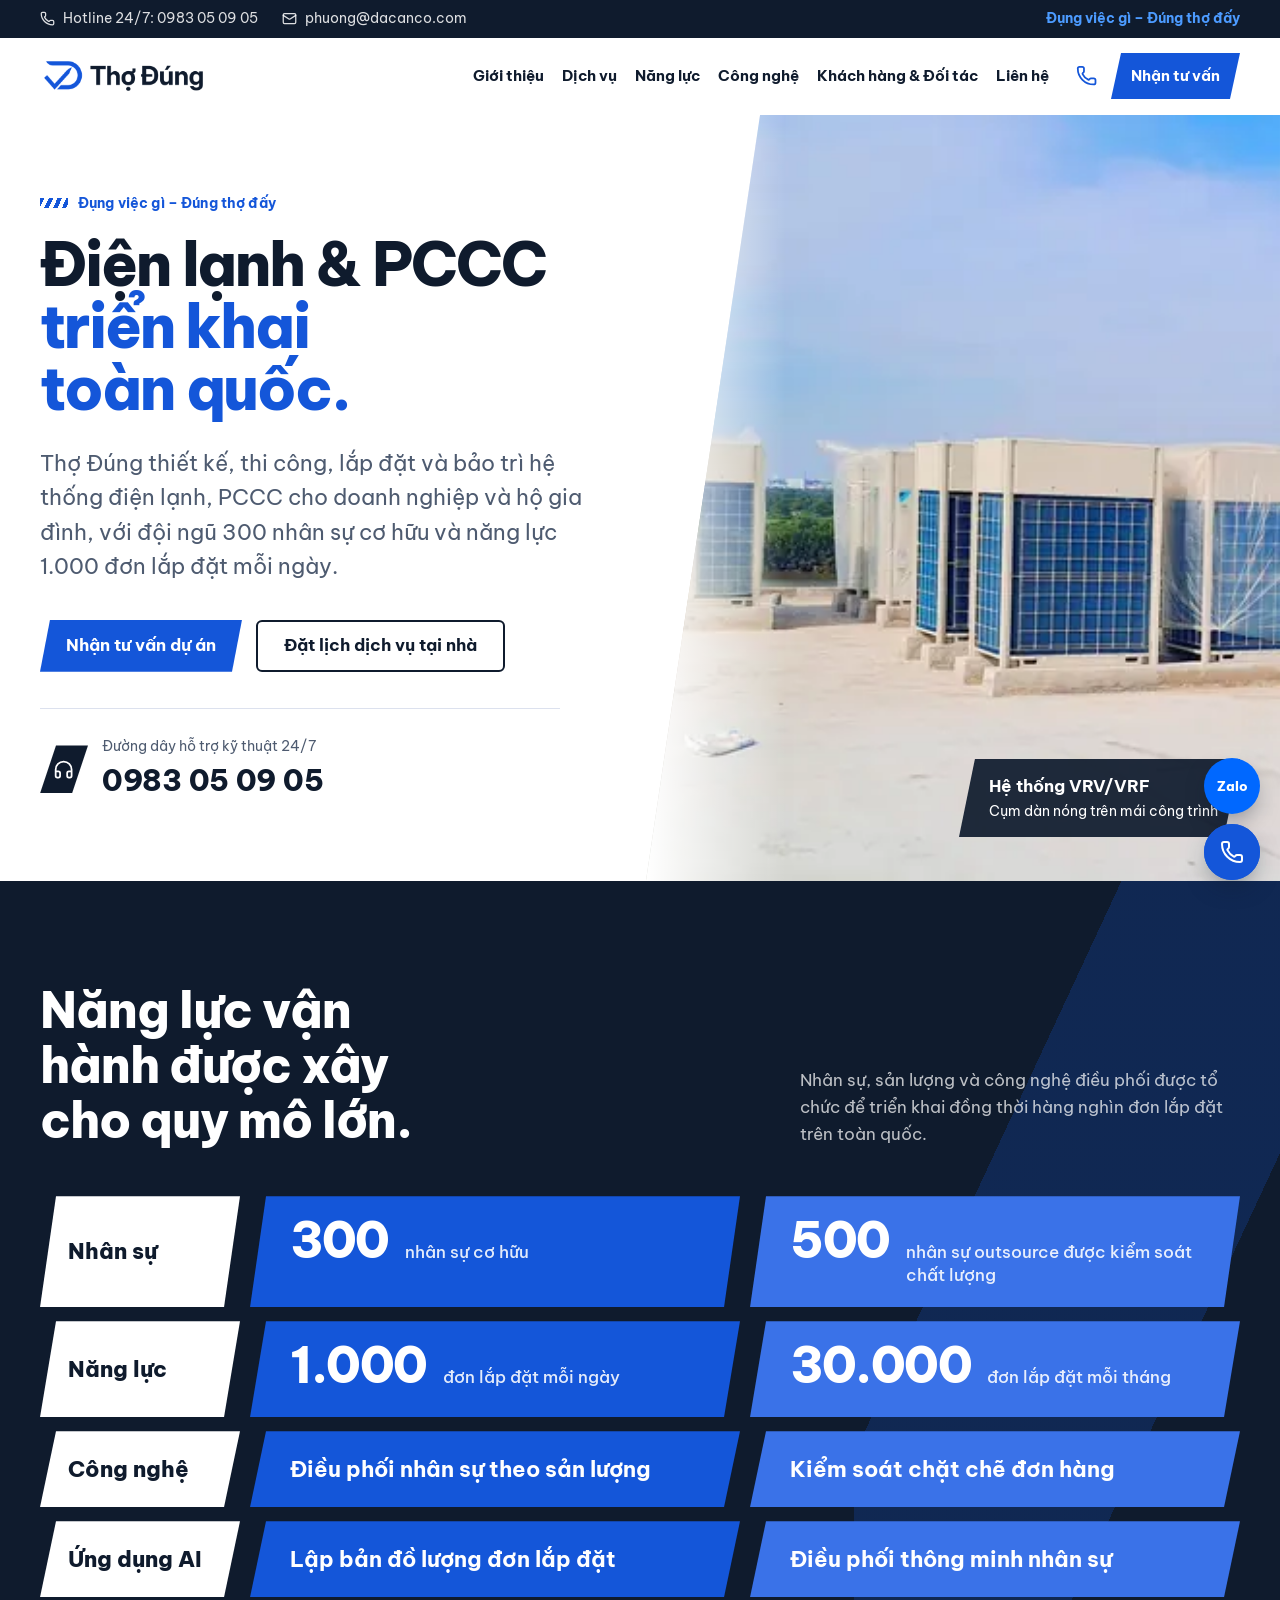
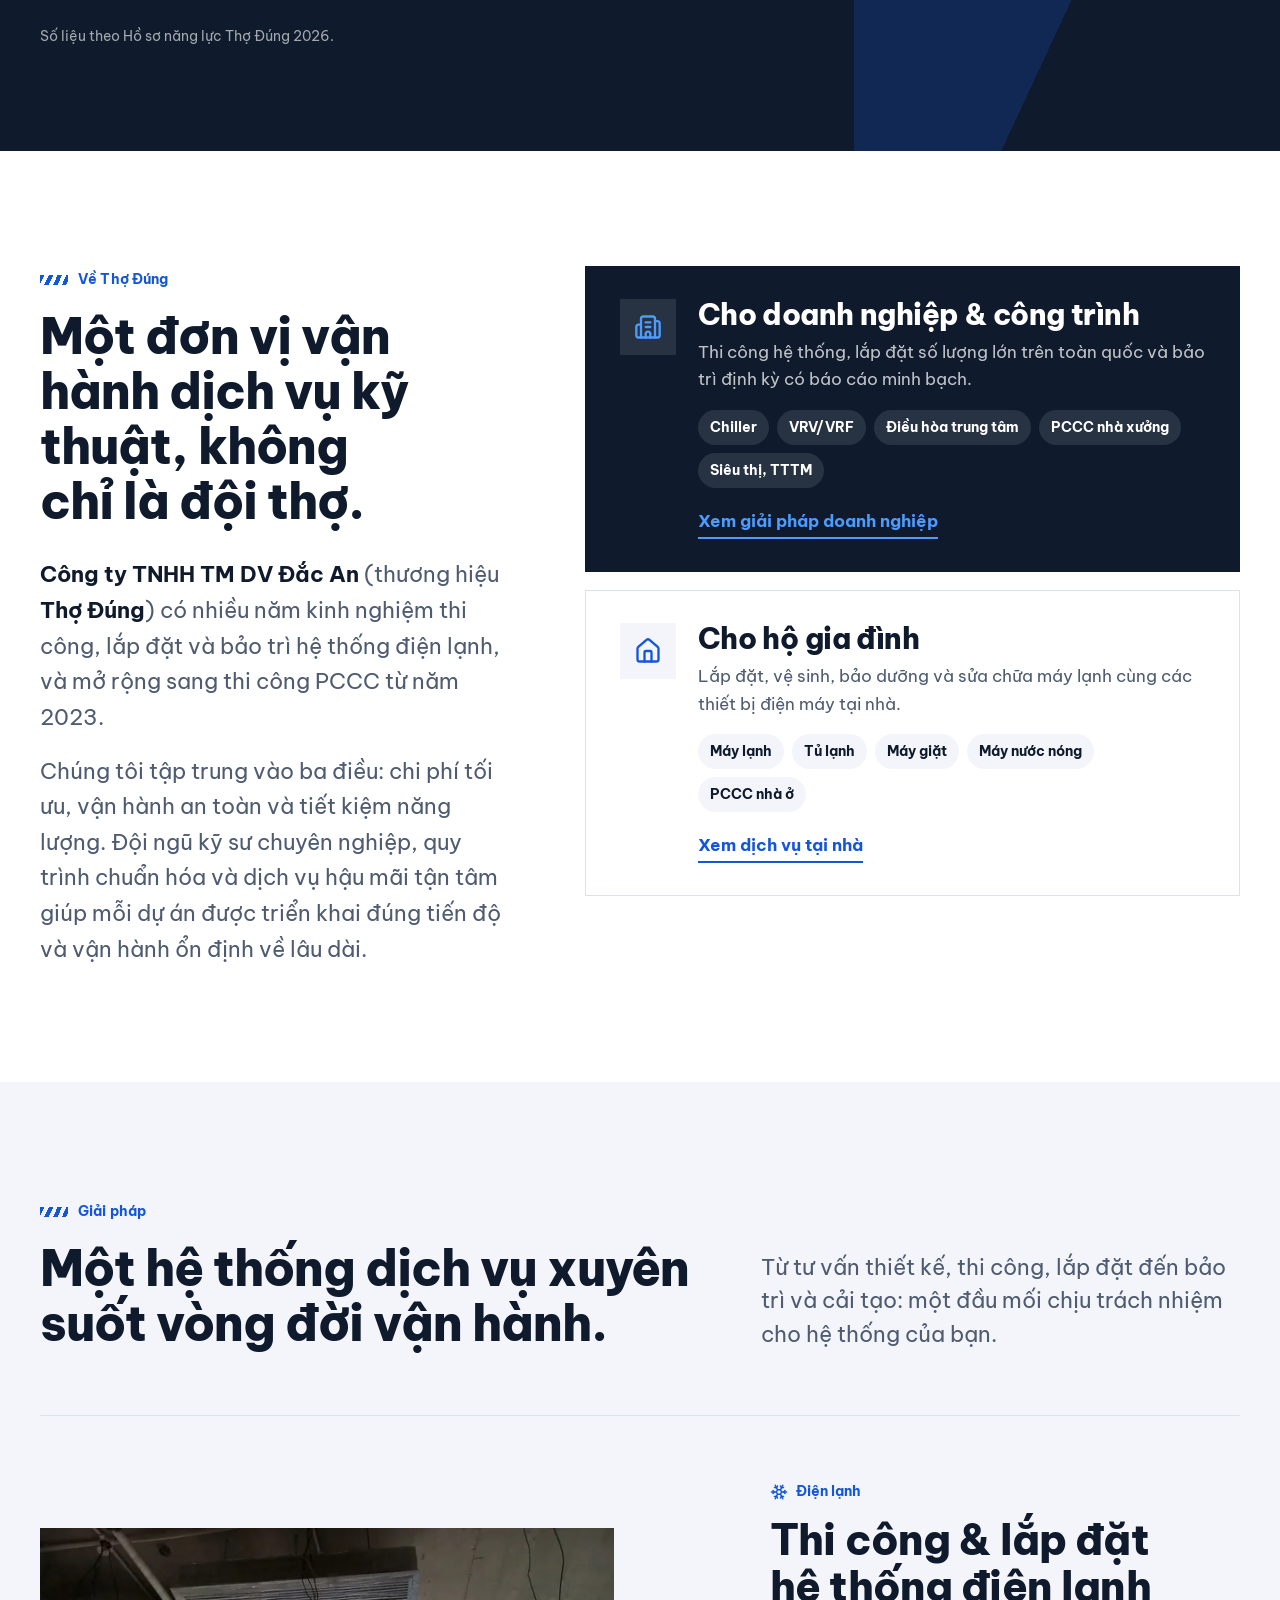
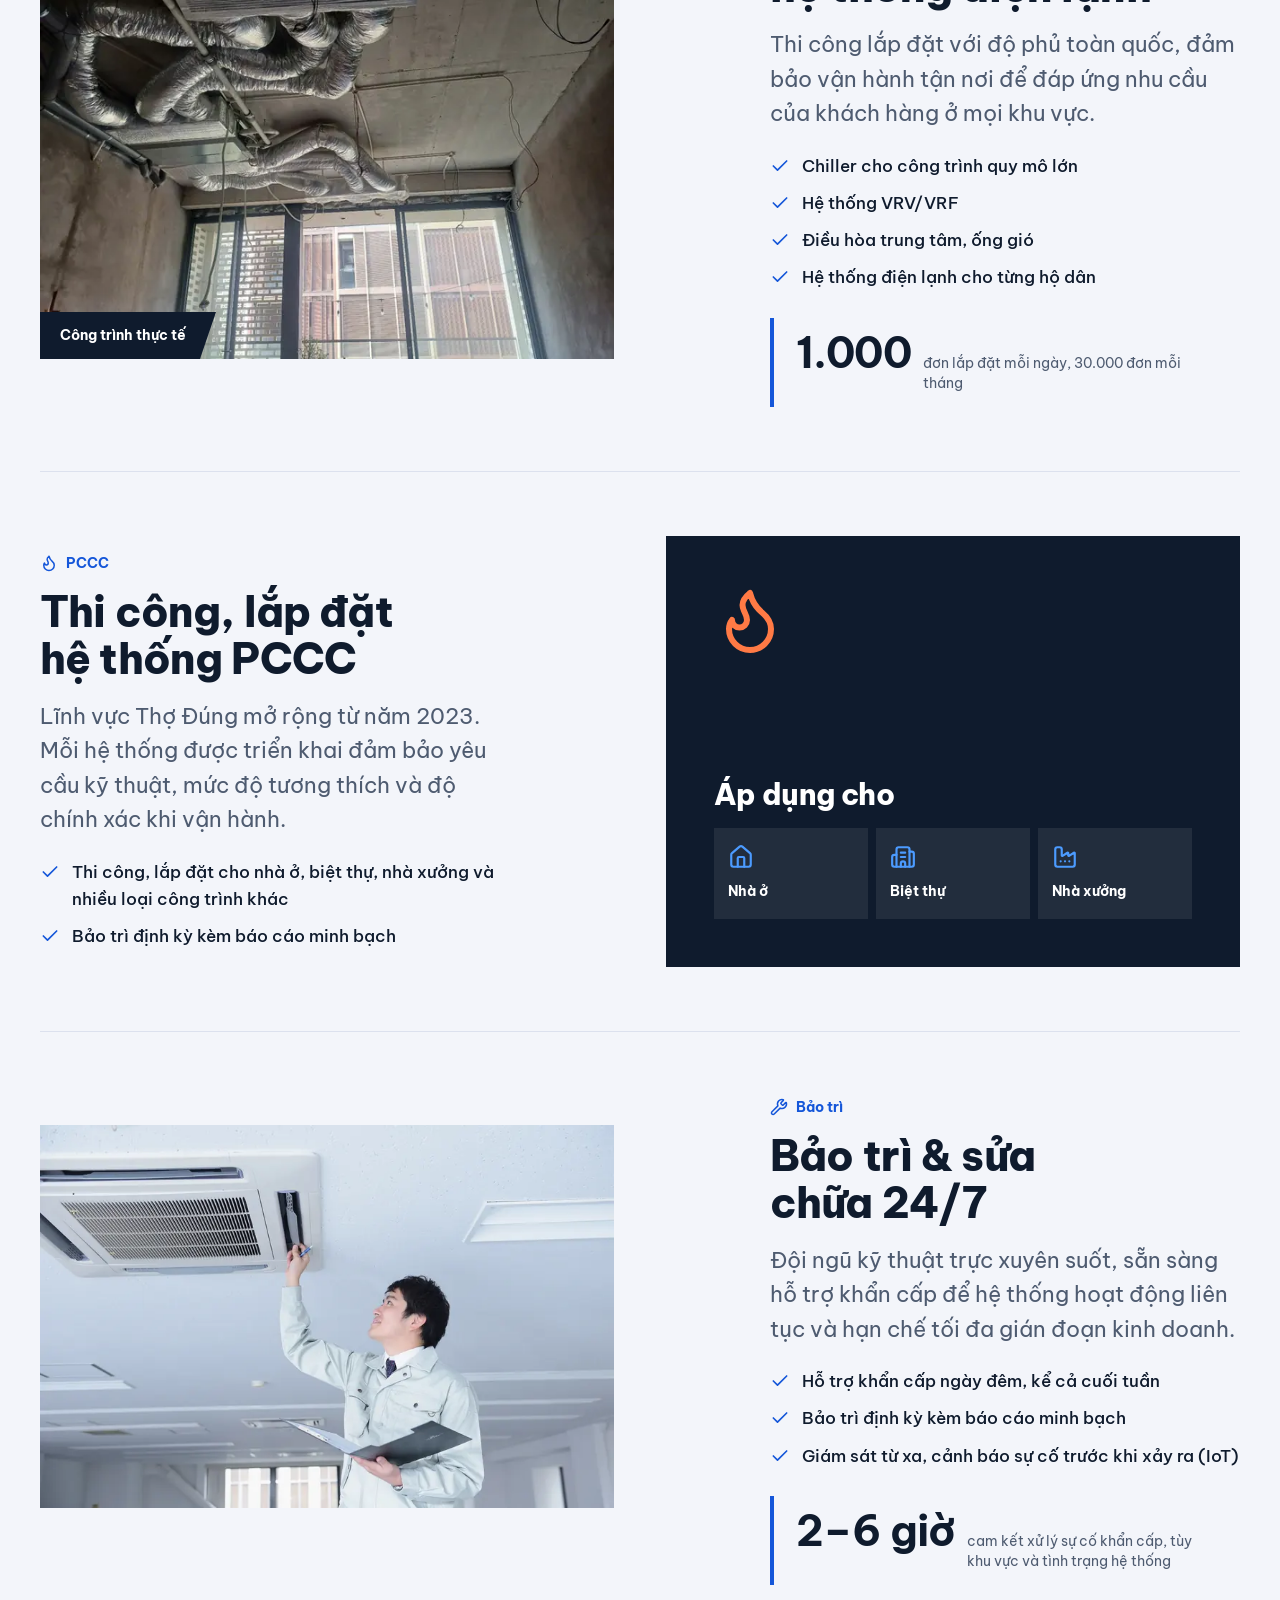
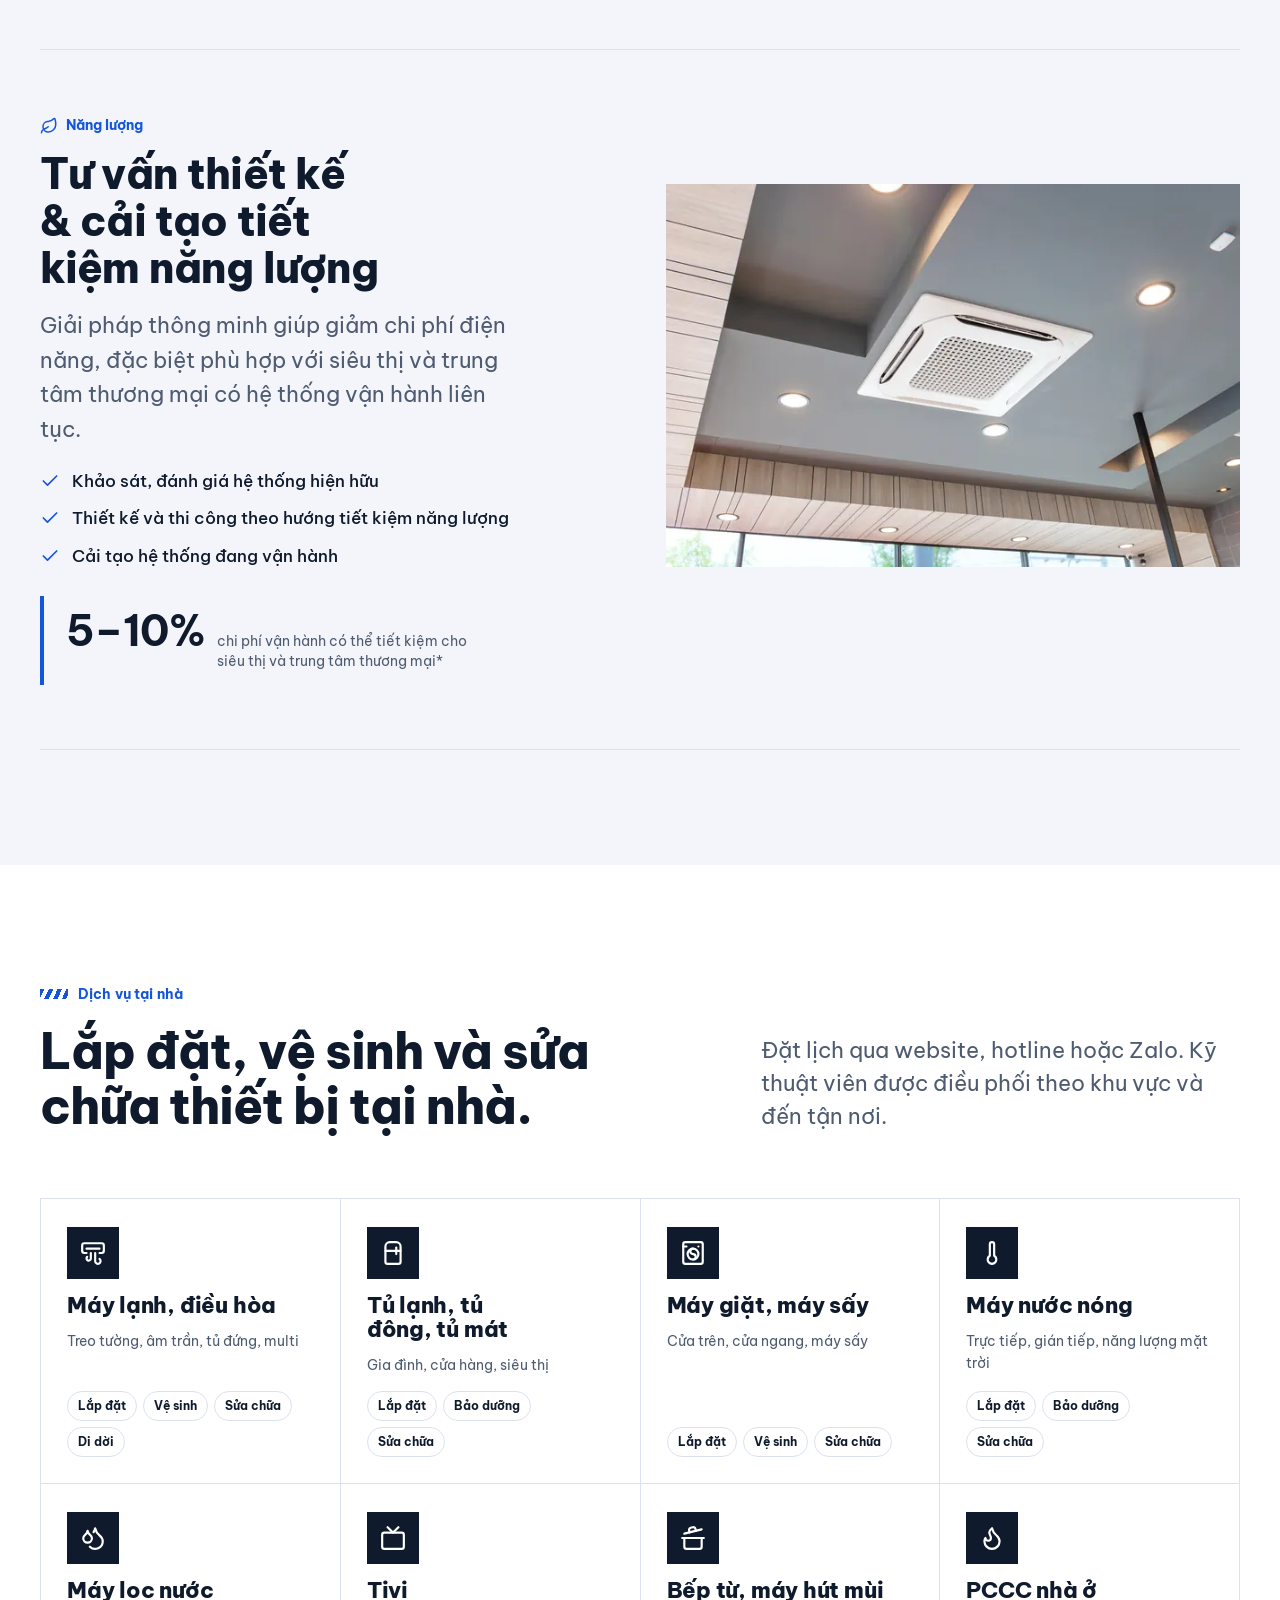
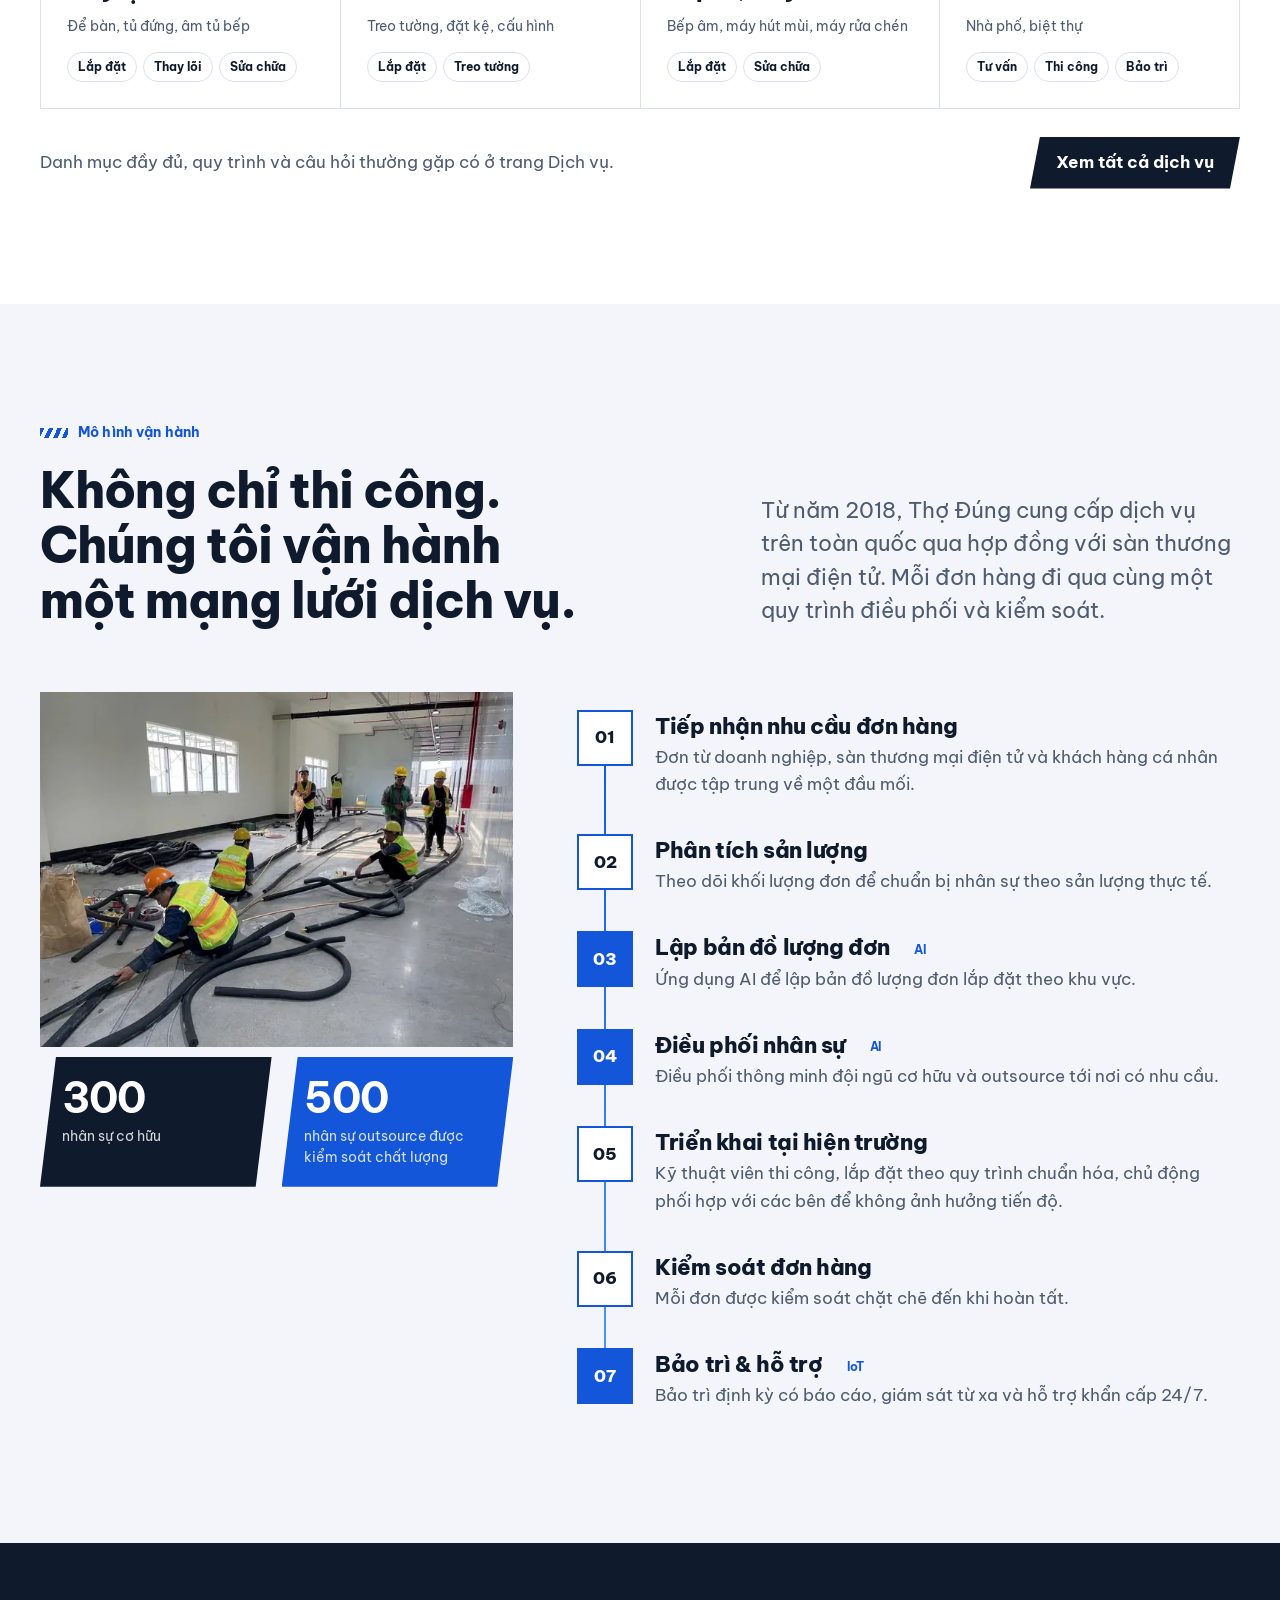
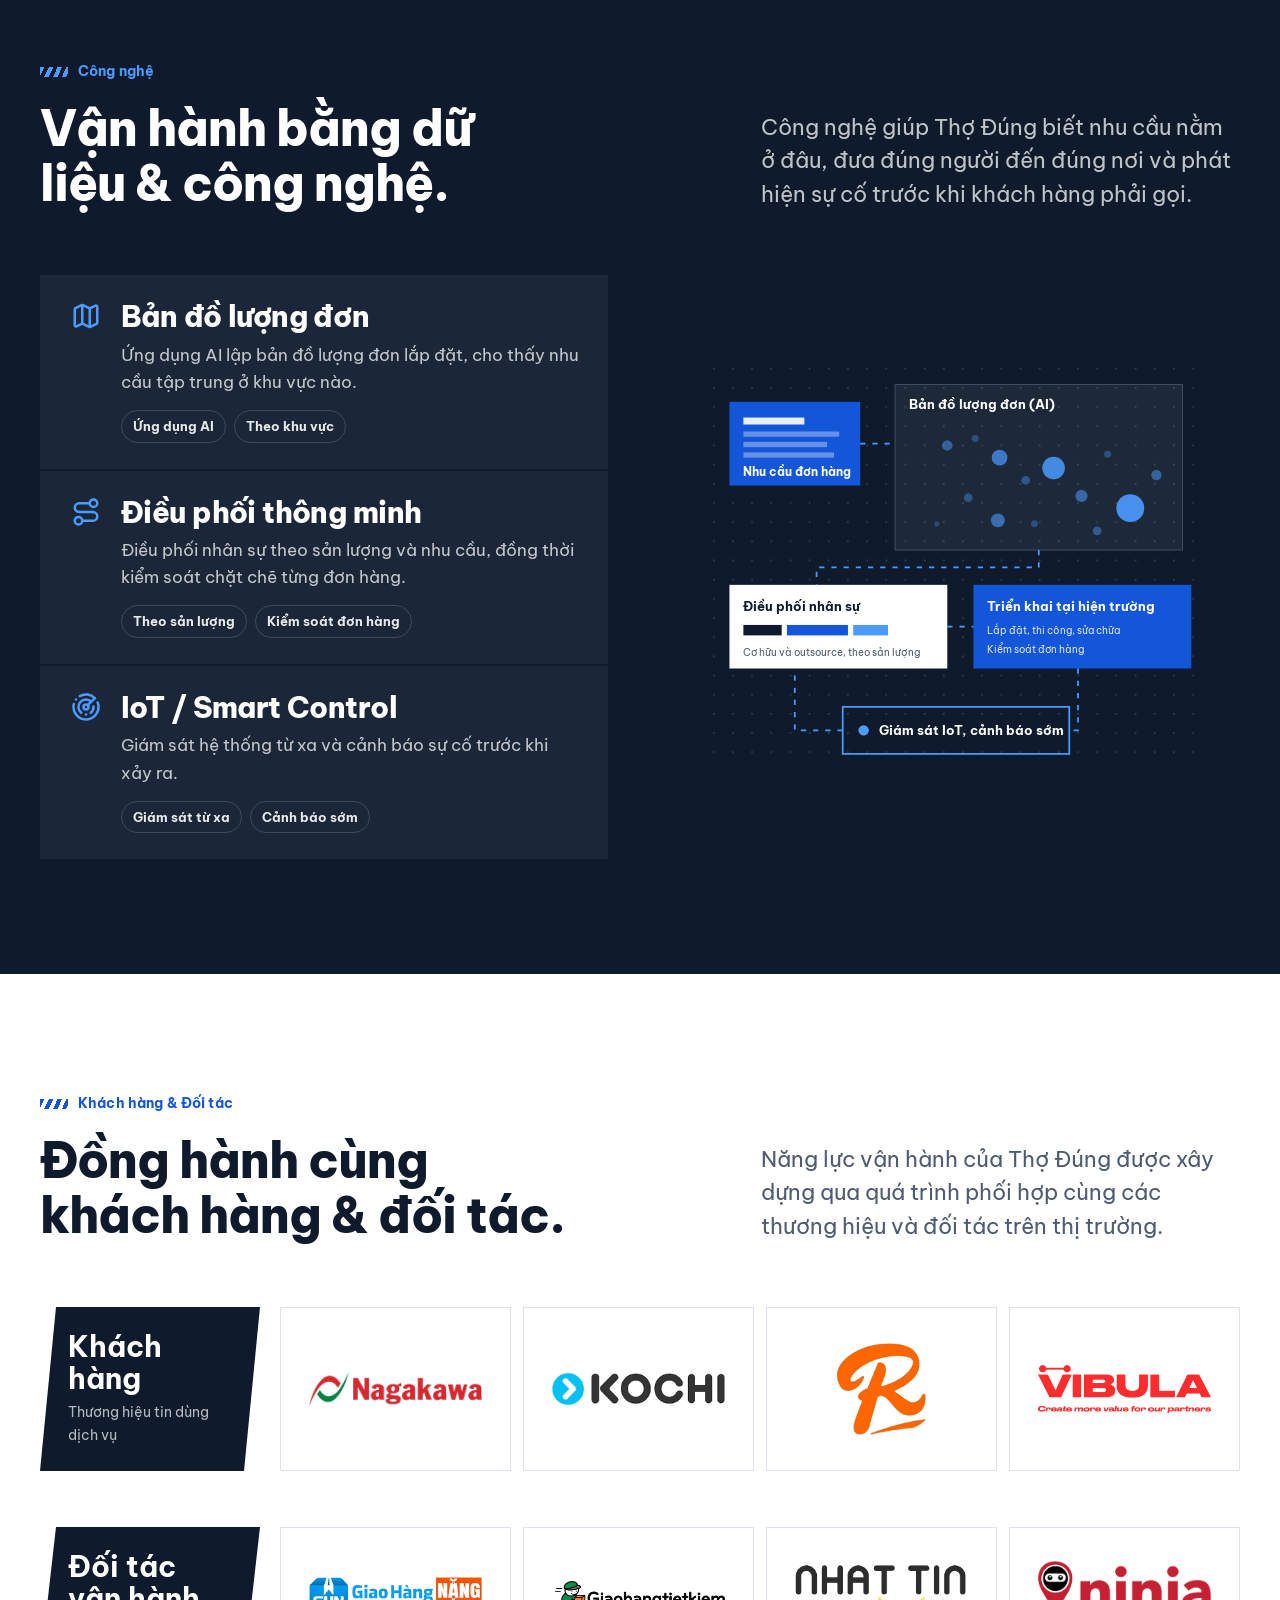
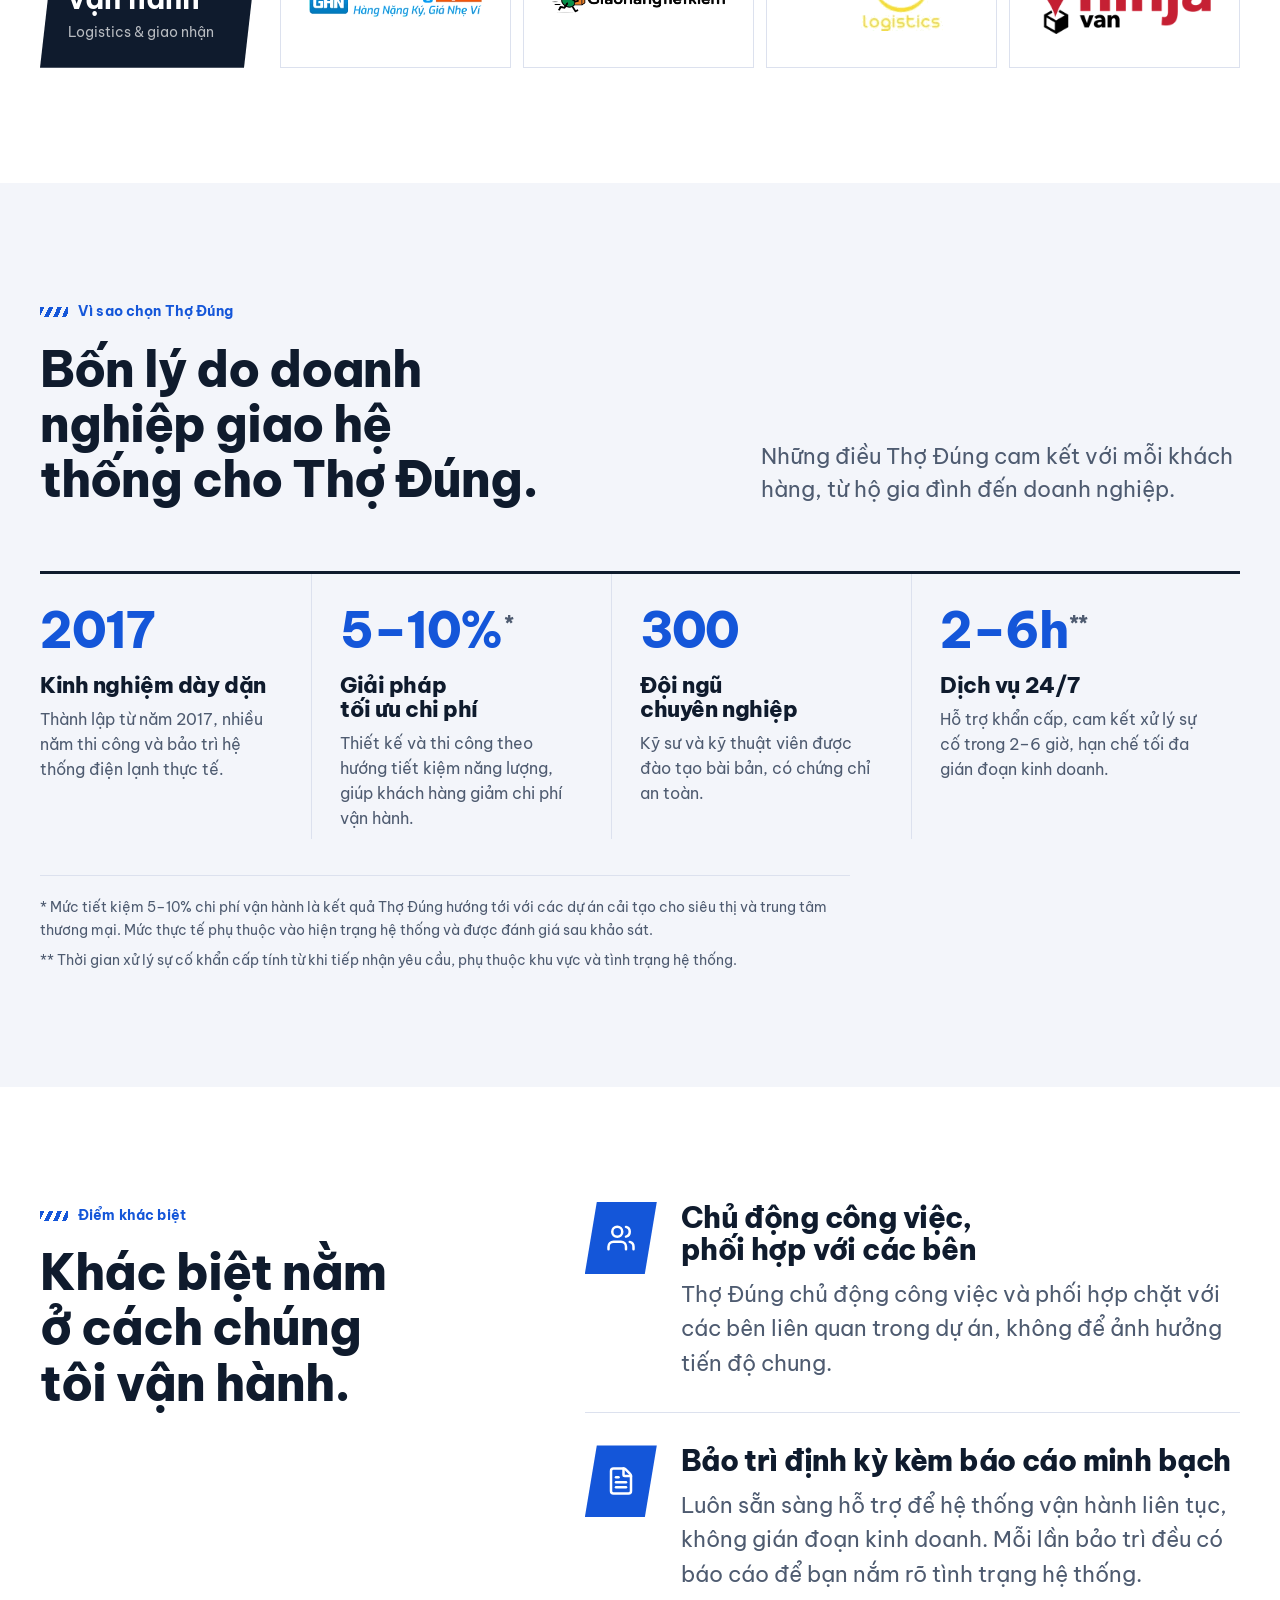
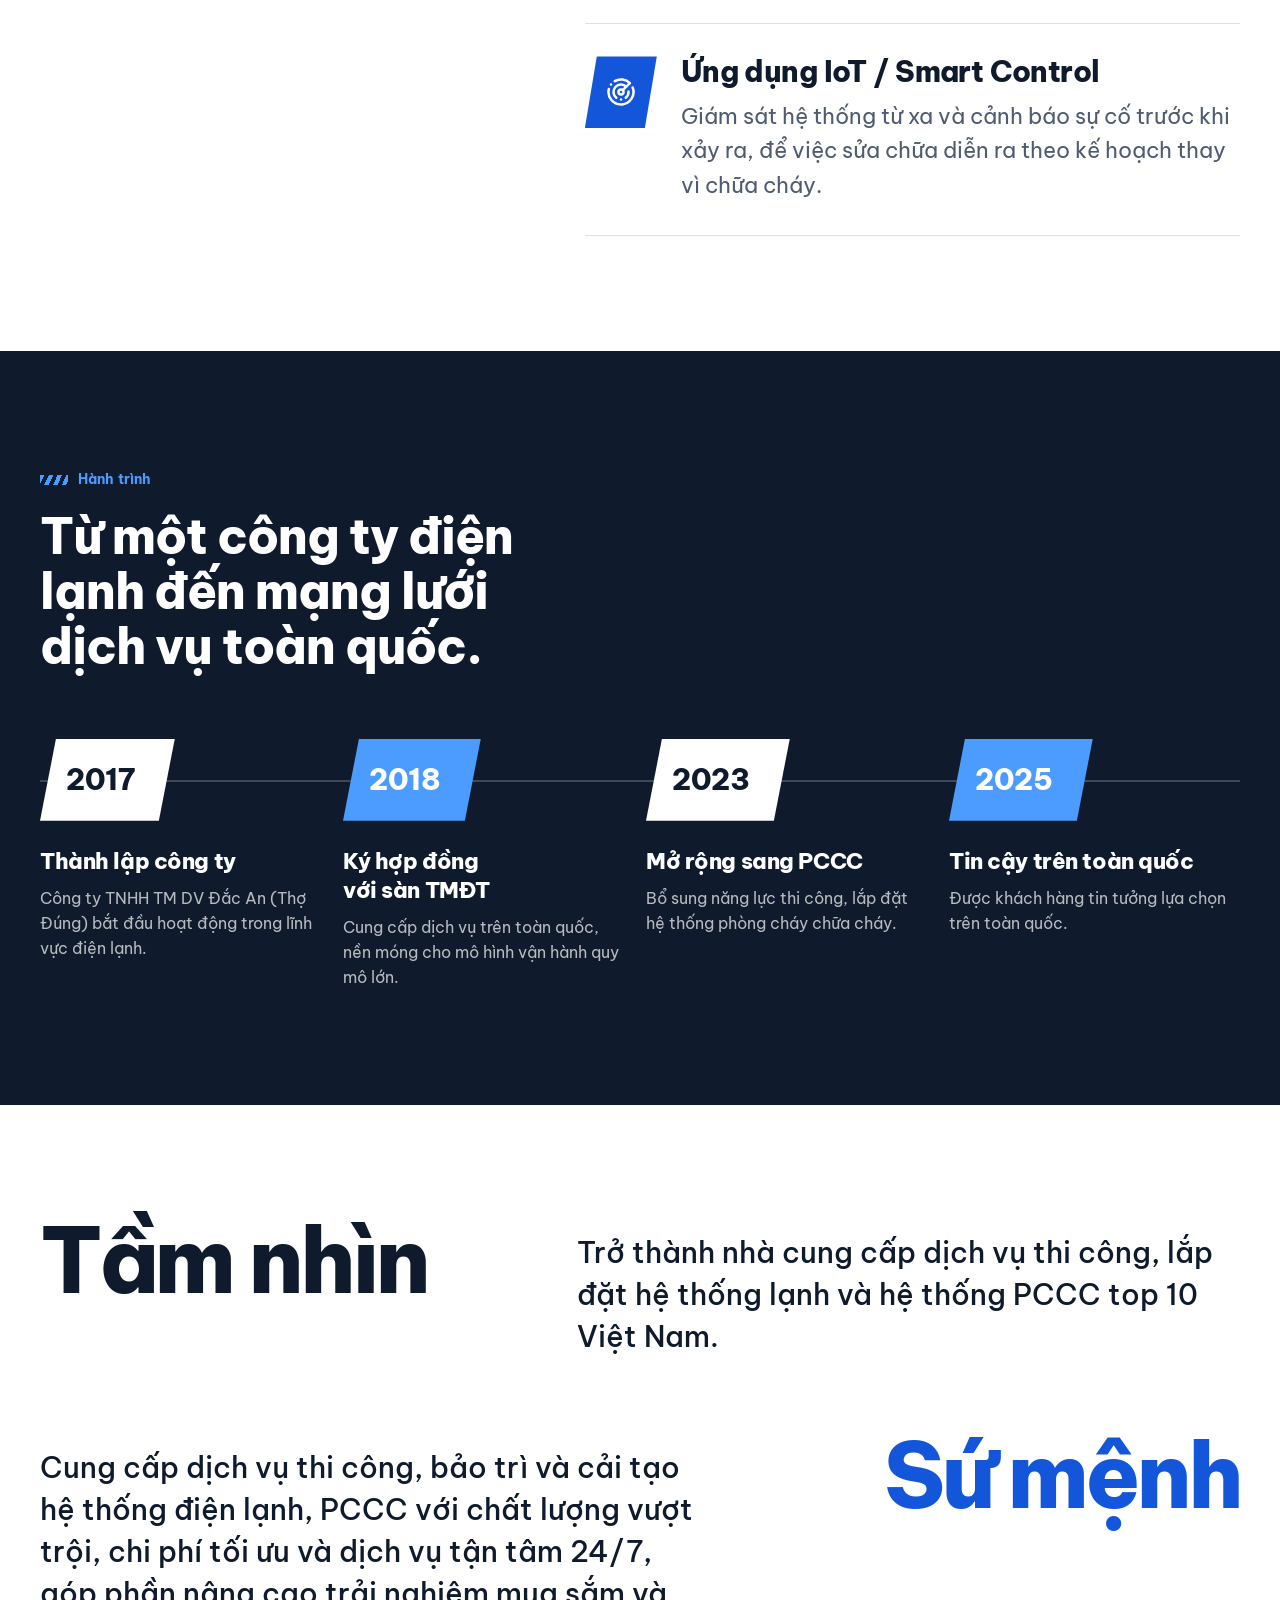
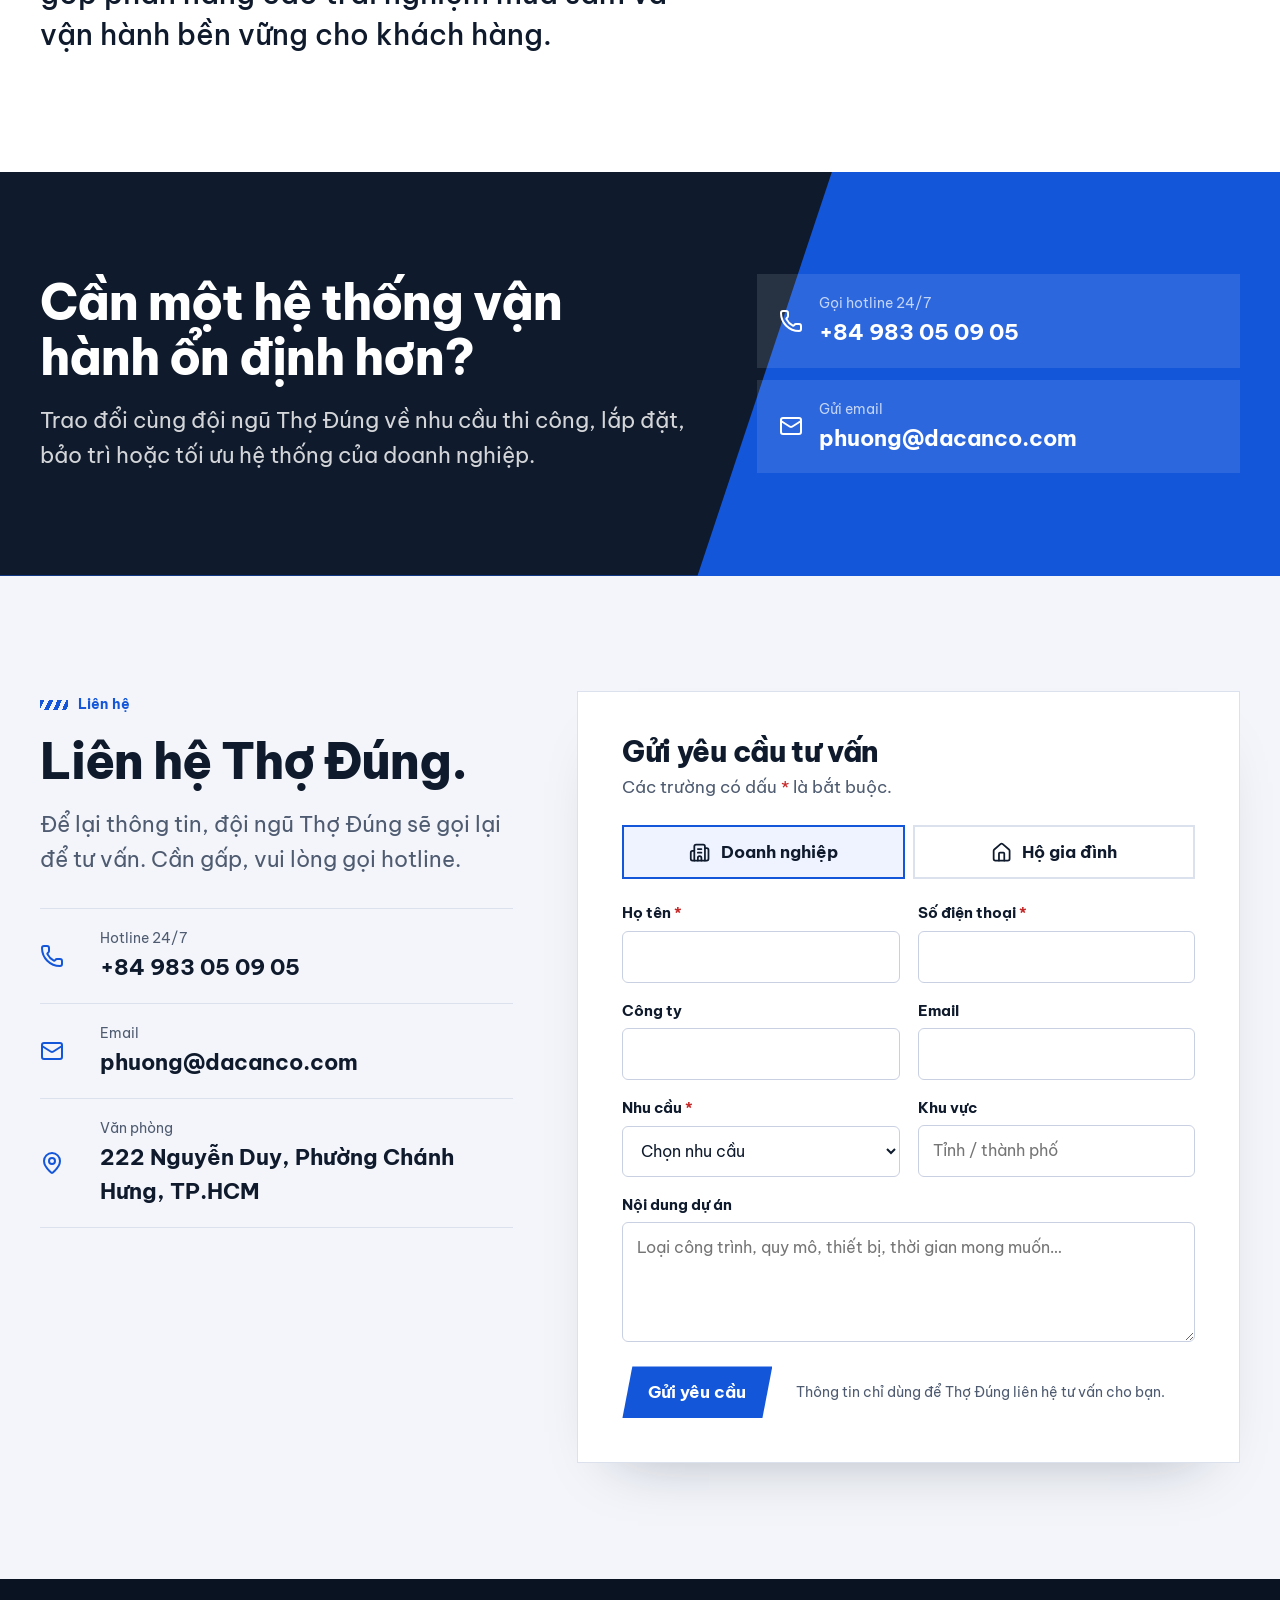
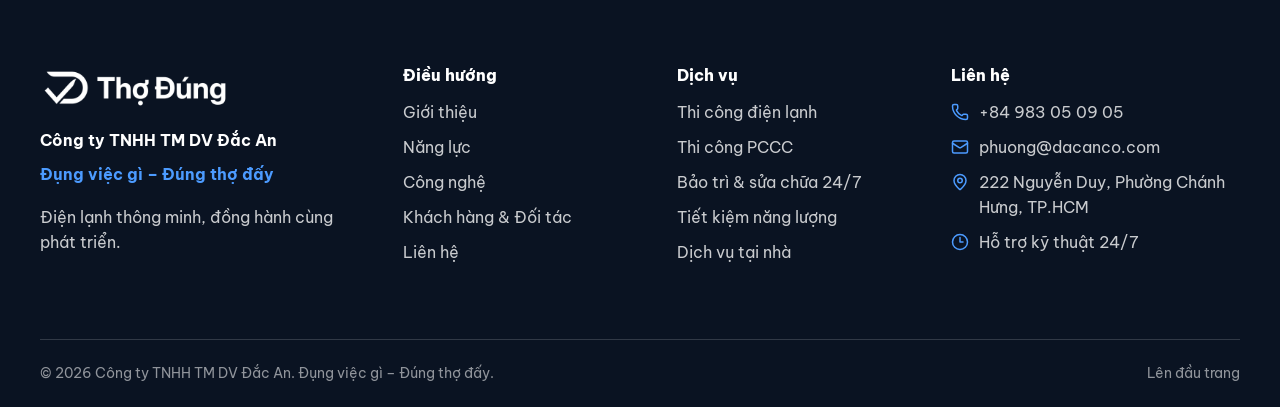
==== commit c15dea62: "Add files via upload" ====
--- a/index.html
+++ b/index.html
@@ -3,17 +3,17 @@
 <head>
 <meta charset="utf-8">
 <meta name="viewport" content="width=device-width, initial-scale=1">
-<title>Điện Lạnh Đắc An | Thi công Điện lạnh &amp; PCCC toàn quốc</title>
-<meta name="description" content="Đắc An cung cấp giải pháp thiết kế, thi công, lắp đặt, bảo trì hệ thống điện lạnh và PCCC với năng lực vận hành quy mô lớn trên toàn quốc: 300 nhân sự cơ hữu, 1.000 đơn lắp đặt mỗi ngày, hỗ trợ 24/7.">
-<link rel="canonical" href="https://dacanco.com/">
-<meta name="theme-color" content="#070B64">
+<title>Thợ Đúng | Thi công Điện lạnh &amp; PCCC toàn quốc</title>
+<meta name="description" content="Thợ Đúng cung cấp giải pháp thiết kế, thi công, lắp đặt, bảo trì hệ thống điện lạnh và PCCC với năng lực vận hành quy mô lớn trên toàn quốc: 300 nhân sự cơ hữu, 1.000 đơn lắp đặt mỗi ngày, hỗ trợ 24/7.">
+<link rel="canonical" href="https://www.thodung.co/">
+<meta name="theme-color" content="#0F1B2D">
 <meta property="og:type" content="website">
 <meta property="og:locale" content="vi_VN">
-<meta property="og:site_name" content="Điện Lạnh Đắc An">
-<meta property="og:title" content="Điện Lạnh Đắc An | Thi công Điện lạnh &amp; PCCC toàn quốc">
+<meta property="og:site_name" content="Thợ Đúng">
+<meta property="og:title" content="Thợ Đúng | Thi công Điện lạnh &amp; PCCC toàn quốc">
 <meta property="og:description" content="Thiết kế, thi công, lắp đặt, bảo trì hệ thống điện lạnh và PCCC. 300 nhân sự cơ hữu, 1.000 đơn lắp đặt mỗi ngày, hỗ trợ 24/7.">
-<meta property="og:url" content="https://dacanco.com/">
-<meta property="og:image" content="https://dacanco.com/assets/img/og-image.jpg">
+<meta property="og:url" content="https://www.thodung.co/">
+<meta property="og:image" content="https://www.thodung.co/assets/img/og-image.jpg">
 <meta name="twitter:card" content="summary_large_image">
 <link rel="icon" href="/favicon.ico" sizes="any">
 <link rel="icon" type="image/png" href="/assets/img/icon-512.png">
@@ -26,13 +26,13 @@
 {
   "@context":"https://schema.org",
   "@type":"HVACBusiness",
-  "name":"Điện Lạnh Đắc An",
+  "name":"Thợ Đúng",
   "legalName":"Công ty TNHH TM DV Đắc An",
-  "slogan":"Điện lạnh thông minh, đồng hành cùng phát triển",
-  "url":"https://dacanco.com/",
-  "logo":"https://dacanco.com/assets/img/logos/dacan.png",
-  "image":"https://dacanco.com/assets/img/photos/vrv-rooftop-1800.webp",
-  "telephone":"+84916756248",
+  "slogan":"Đụng việc gì – Đúng thợ đấy",
+  "url":"https://www.thodung.co/",
+  "logo":"https://www.thodung.co/assets/img/logos/thodung.png",
+  "image":"https://www.thodung.co/assets/img/photos/vrv-rooftop-1800.webp",
+  "telephone":"+84983050905",
   "email":"phuong@dacanco.com",
   "foundingDate":"2017",
   "areaServed":{"@type":"Country","name":"Việt Nam"},
@@ -48,18 +48,17 @@
 <div class="topbar">
   <div class="wrap">
     <div class="topbar__group">
-      <a href="tel:+84916756248"><svg class="ic" aria-hidden="true"><use href="/assets/img/icons.svg#i-phone"/></svg>Hotline 24/7: 0916 756 248</a>
+      <a href="tel:+84983050905"><svg class="ic" aria-hidden="true"><use href="/assets/img/icons.svg#i-phone"/></svg>Hotline 24/7: 0983 05 09 05</a>
       <a href="mailto:phuong@dacanco.com"><svg class="ic" aria-hidden="true"><use href="/assets/img/icons.svg#i-mail"/></svg>phuong@dacanco.com</a>
     </div>
-    <span class="topbar__slogan">Chuẩn dịch vụ, vẹn niềm tin</span>
+    <span class="topbar__slogan">Đụng việc gì – Đúng thợ đấy</span>
   </div>
 </div>
 
 <header class="header" id="top">
   <div class="wrap">
-    <a class="brand" href="/" aria-label="Điện Lạnh Đắc An, về trang chủ">
-      <img src="/assets/img/logos/dacan-mark.png" alt="" width="220" height="138">
-      <span class="brand__text"><span class="brand__name">Điện Lạnh Đắc An</span><span class="brand__sub">Điện lạnh &amp; PCCC toàn quốc</span></span>
+    <a class="brand" href="/" aria-label="Thợ Đúng, về trang chủ">
+      <img src="/assets/img/logos/thodung.png" alt="Thợ Đúng" width="520" height="118">
     </a>
     <nav class="nav" aria-label="Điều hướng chính">
       <ul>
@@ -72,7 +71,7 @@
       </ul>
     </nav>
     <div class="header__cta">
-      <a class="header__phone" href="tel:+84916756248" aria-label="Gọi 0916 756 248"><svg class="ic" aria-hidden="true"><use href="/assets/img/icons.svg#i-phone"/></svg><span>0916 756 248</span></a>
+      <a class="header__phone" href="tel:+84983050905" aria-label="Gọi 0983 05 09 05"><svg class="ic" aria-hidden="true"><use href="/assets/img/icons.svg#i-phone"/></svg><span>0983 05 09 05</span></a>
       <a class="btn" href="#lien-he">Nhận tư vấn</a>
     </div>
     <button class="menu-toggle" type="button" aria-expanded="false" aria-controls="drawer" aria-label="Mở menu"><svg class="ic" aria-hidden="true"><use href="/assets/img/icons.svg#i-menu"/></svg></button>
@@ -83,7 +82,7 @@
   <div class="drawer__scrim" data-close></div>
   <div class="drawer__panel" role="dialog" aria-modal="true" aria-label="Menu">
     <div class="drawer__top">
-      <img src="/assets/img/logos/dacan.png" alt="Điện Lạnh Đắc An" width="340" height="223" style="height:56px;width:auto">
+      <img src="/assets/img/logos/thodung.png" alt="Thợ Đúng" width="520" height="118" style="height:40px;width:auto">
       <button class="menu-toggle" type="button" data-close aria-label="Đóng menu" style="display:inline-flex;margin:0"><svg class="ic" aria-hidden="true"><use href="/assets/img/icons.svg#i-x"/></svg></button>
     </div>
     <nav aria-label="Menu di động">
@@ -97,7 +96,7 @@
     </nav>
     <div class="drawer__actions">
       <a class="btn" href="#lien-he" data-close>Nhận tư vấn</a>
-      <a class="btn btn--ghost" href="tel:+84916756248">Gọi 0916 756 248</a>
+      <a class="btn btn--ghost" href="tel:+84983050905">Gọi 0983 05 09 05</a>
     </div>
   </div>
 </div>
@@ -108,15 +107,16 @@
 <section class="hero" aria-labelledby="hero-title">
   <div class="wrap hero__grid">
     <div class="hero__copy">
+      <p class="kicker">Đụng việc gì – Đúng thợ đấy</p>
       <h1 id="hero-title">Điện lạnh &amp; PCCC <span class="line2">triển khai toàn quốc.</span></h1>
-      <p class="hero__lead">Đắc An thiết kế, thi công, lắp đặt và bảo trì hệ thống điện lạnh, PCCC cho doanh nghiệp và hộ gia đình, với đội ngũ 300 nhân sự cơ hữu và năng lực 1.000 đơn lắp đặt mỗi ngày.</p>
+      <p class="hero__lead">Thợ Đúng thiết kế, thi công, lắp đặt và bảo trì hệ thống điện lạnh, PCCC cho doanh nghiệp và hộ gia đình, với đội ngũ 300 nhân sự cơ hữu và năng lực 1.000 đơn lắp đặt mỗi ngày.</p>
       <div class="hero__actions">
         <a class="btn" href="#lien-he">Nhận tư vấn dự án</a>
         <a class="btn btn--ghost" href="/dich-vu/#dat-lich">Đặt lịch dịch vụ tại nhà</a>
       </div>
       <div class="hero__hotline">
         <span class="badge tab"><svg class="ic" aria-hidden="true"><use href="/assets/img/icons.svg#i-headphones"/></svg></span>
-        <div><small>Đường dây hỗ trợ kỹ thuật 24/7</small><a href="tel:+84916756248">0916 756 248</a></div>
+        <div><small>Đường dây hỗ trợ kỹ thuật 24/7</small><a href="tel:+84983050905">0983 05 09 05</a></div>
       </div>
     </div>
     <div class="hero__media">
@@ -158,7 +158,7 @@
         <div class="ledger__cell ledger__cell--alt tab">Điều phối thông minh nhân sự</div>
       </div>
     </div>
-    <p class="ledger__note">Số liệu theo Hồ sơ năng lực Điện Lạnh Đắc An 2026.</p>
+    <p class="ledger__note">Số liệu theo Hồ sơ năng lực Thợ Đúng 2026.</p>
   </div>
 </section>
 
@@ -166,10 +166,10 @@
 <section class="section" id="gioi-thieu" aria-labelledby="intro-title">
   <div class="wrap intro">
     <div>
-      <p class="kicker">Về Đắc An</p>
+      <p class="kicker">Về Thợ Đúng</p>
       <h2 id="intro-title">Một đơn vị vận hành dịch vụ kỹ thuật, không chỉ là đội thợ.</h2>
       <div class="intro__body">
-        <p><strong>Công ty TNHH TM DV Đắc An</strong> (Điện Lạnh Đắc An) có nhiều năm kinh nghiệm thi công, lắp đặt và bảo trì hệ thống điện lạnh, và mở rộng sang thi công PCCC từ năm 2023.</p>
+        <p><strong>Công ty TNHH TM DV Đắc An</strong> (thương hiệu <strong>Thợ Đúng</strong>) có nhiều năm kinh nghiệm thi công, lắp đặt và bảo trì hệ thống điện lạnh, và mở rộng sang thi công PCCC từ năm 2023.</p>
         <p>Chúng tôi tập trung vào ba điều: chi phí tối ưu, vận hành an toàn và tiết kiệm năng lượng. Đội ngũ kỹ sư chuyên nghiệp, quy trình chuẩn hóa và dịch vụ hậu mãi tận tâm giúp mỗi dự án được triển khai đúng tiến độ và vận hành ổn định về lâu dài.</p>
       </div>
     </div>
@@ -244,7 +244,7 @@
       <div class="svc__body">
         <p class="svc__tag"><svg class="ic" aria-hidden="true"><use href="/assets/img/icons.svg#i-flame"/></svg>PCCC</p>
         <h3>Thi công, lắp đặt hệ thống PCCC</h3>
-        <p class="svc__desc">Lĩnh vực Đắc An mở rộng từ năm 2023. Mỗi hệ thống được triển khai đảm bảo yêu cầu kỹ thuật, mức độ tương thích và độ chính xác khi vận hành.</p>
+        <p class="svc__desc">Lĩnh vực Thợ Đúng mở rộng từ năm 2023. Mỗi hệ thống được triển khai đảm bảo yêu cầu kỹ thuật, mức độ tương thích và độ chính xác khi vận hành.</p>
         <ul class="checklist">
           <li><svg class="ic" aria-hidden="true"><use href="/assets/img/icons.svg#i-check"/></svg>Thi công, lắp đặt cho nhà ở, biệt thự, nhà xưởng và nhiều loại công trình khác</li>
           <li><svg class="ic" aria-hidden="true"><use href="/assets/img/icons.svg#i-check"/></svg>Bảo trì định kỳ kèm báo cáo minh bạch</li>
@@ -369,14 +369,14 @@
         <p class="kicker">Mô hình vận hành</p>
         <h2 id="ops-title">Không chỉ thi công. Chúng tôi vận hành một mạng lưới dịch vụ.</h2>
       </div>
-      <p>Từ năm 2018, Đắc An cung cấp dịch vụ trên toàn quốc qua hợp đồng với sàn thương mại điện tử. Mỗi đơn hàng đi qua cùng một quy trình điều phối và kiểm soát.</p>
+      <p>Từ năm 2018, Thợ Đúng cung cấp dịch vụ trên toàn quốc qua hợp đồng với sàn thương mại điện tử. Mỗi đơn hàng đi qua cùng một quy trình điều phối và kiểm soát.</p>
     </div>
     <div class="ops">
       <div class="ops__media">
         <div class="ops__photo">
           <picture>
             <source type="image/webp" srcset="/assets/img/photos/crew-install-640.webp 640w, /assets/img/photos/crew-install-1200.webp 1200w" sizes="(max-width:1024px) 100vw, 40vw">
-            <img src="/assets/img/photos/crew-install-640.jpg" alt="Đội kỹ thuật Đắc An thi công đường ống trong nhà xưởng" width="1200" height="900" loading="lazy" decoding="async">
+            <img src="/assets/img/photos/crew-install-640.jpg" alt="Đội kỹ thuật Thợ Đúng thi công đường ống trong nhà xưởng" width="1200" height="900" loading="lazy" decoding="async">
           </picture>
         </div>
         <div class="ops__force">
@@ -405,7 +405,7 @@
         <p class="kicker">Công nghệ</p>
         <h2 id="tech-title">Vận hành bằng dữ liệu &amp; công nghệ.</h2>
       </div>
-      <p>Công nghệ giúp Đắc An biết nhu cầu nằm ở đâu, đưa đúng người đến đúng nơi và phát hiện sự cố trước khi khách hàng phải gọi.</p>
+      <p>Công nghệ giúp Thợ Đúng biết nhu cầu nằm ở đâu, đưa đúng người đến đúng nơi và phát hiện sự cố trước khi khách hàng phải gọi.</p>
     </div>
     <div class="tech">
       <div class="pillars">
@@ -430,7 +430,7 @@
           <rect x="0" y="0" width="560" height="460" fill="url(#dots)"/>
           <!-- node: orders -->
           <g transform="translate(20 40)">
-            <rect width="150" height="96" fill="#2A56C4"/>
+            <rect width="150" height="96" fill="#1456D9"/>
             <rect x="16" y="18" width="70" height="8" fill="#fff" opacity=".9"/>
             <rect x="16" y="34" width="110" height="6" fill="#fff" opacity=".35"/>
             <rect x="16" y="46" width="96" height="6" fill="#fff" opacity=".35"/>
@@ -441,7 +441,7 @@
           <g transform="translate(210 20)">
             <rect width="330" height="190" fill="rgba(255,255,255,.06)" stroke="rgba(255,255,255,.22)"/>
             <text x="16" y="28" fill="#fff" font-size="15" font-weight="700">Bản đồ lượng đơn (AI)</text>
-            <g fill="#1D97D6">
+            <g fill="#4C9BFF">
               <circle cx="60" cy="70" r="6" opacity=".5"/><circle cx="92" cy="62" r="4" opacity=".35"/><circle cx="120" cy="84" r="9" opacity=".7"/>
               <circle cx="150" cy="110" r="5" opacity=".4"/><circle cx="182" cy="96" r="13" opacity=".85"/><circle cx="214" cy="128" r="7" opacity=".55"/>
               <circle cx="244" cy="80" r="4" opacity=".35"/><circle cx="270" cy="142" r="16" opacity=".9"/><circle cx="300" cy="104" r="6" opacity=".5"/>
@@ -452,25 +452,25 @@
           <!-- node: dispatch -->
           <g transform="translate(20 250)">
             <rect width="250" height="96" fill="#fff"/>
-            <text x="16" y="30" fill="#070B64" font-size="15" font-weight="700">Điều phối nhân sự</text>
-            <g fill="#070B64"><rect x="16" y="46" width="44" height="12"/><rect x="66" y="46" width="70" height="12" fill="#2A56C4"/><rect x="142" y="46" width="40" height="12" fill="#1D97D6"/></g>
-            <text x="16" y="82" fill="#4F5677" font-size="12">Cơ hữu và outsource, theo sản lượng</text>
+            <text x="16" y="30" fill="#0F1B2D" font-size="15" font-weight="700">Điều phối nhân sự</text>
+            <g fill="#0F1B2D"><rect x="16" y="46" width="44" height="12"/><rect x="66" y="46" width="70" height="12" fill="#1456D9"/><rect x="142" y="46" width="40" height="12" fill="#4C9BFF"/></g>
+            <text x="16" y="82" fill="#4E5B70" font-size="12">Cơ hữu và outsource, theo sản lượng</text>
           </g>
           <!-- node: field -->
           <g transform="translate(300 250)">
-            <rect width="250" height="96" fill="#2A56C4"/>
+            <rect width="250" height="96" fill="#1456D9"/>
             <text x="16" y="30" fill="#fff" font-size="15" font-weight="700">Triển khai tại hiện trường</text>
             <text x="16" y="56" fill="#fff" font-size="12" opacity=".85">Lắp đặt, thi công, sửa chữa</text>
             <text x="16" y="78" fill="#fff" font-size="12" opacity=".85">Kiểm soát đơn hàng</text>
           </g>
           <!-- node: IoT -->
           <g transform="translate(150 390)">
-            <rect width="260" height="54" fill="none" stroke="#1D97D6" stroke-width="2"/>
-            <circle cx="24" cy="27" r="6" fill="#1D97D6"/>
+            <rect width="260" height="54" fill="none" stroke="#4C9BFF" stroke-width="2"/>
+            <circle cx="24" cy="27" r="6" fill="#4C9BFF"/>
             <text x="42" y="32" fill="#fff" font-size="15" font-weight="700">Giám sát IoT, cảnh báo sớm</text>
           </g>
           <!-- links -->
-          <g stroke="#1D97D6" stroke-width="2" fill="none">
+          <g stroke="#4C9BFF" stroke-width="2" fill="none">
             <path class="flowline" d="M170 88 H210"/>
             <path class="flowline" d="M375 210 V230 H120 V250"/>
             <path class="flowline" d="M270 298 H300"/>
@@ -491,7 +491,7 @@
         <p class="kicker">Khách hàng &amp; Đối tác</p>
         <h2 id="logos-title">Đồng hành cùng khách hàng &amp; đối tác.</h2>
       </div>
-      <p>Năng lực vận hành của Đắc An được xây dựng qua quá trình phối hợp cùng các thương hiệu và đối tác trên thị trường.</p>
+      <p>Năng lực vận hành của Thợ Đúng được xây dựng qua quá trình phối hợp cùng các thương hiệu và đối tác trên thị trường.</p>
     </div>
     <div class="logos">
       <div class="logo-group">
@@ -521,10 +521,10 @@
   <div class="wrap">
     <div class="section-head">
       <div>
-        <p class="kicker">Vì sao chọn Đắc An</p>
-        <h2 id="why-title">Bốn lý do doanh nghiệp giao hệ thống cho Đắc An.</h2>
-      </div>
-      <p>Những điều Đắc An cam kết với mỗi khách hàng, từ hộ gia đình đến doanh nghiệp.</p>
+        <p class="kicker">Vì sao chọn Thợ Đúng</p>
+        <h2 id="why-title">Bốn lý do doanh nghiệp giao hệ thống cho Thợ Đúng.</h2>
+      </div>
+      <p>Những điều Thợ Đúng cam kết với mỗi khách hàng, từ hộ gia đình đến doanh nghiệp.</p>
     </div>
     <div class="why">
       <div class="why__item">
@@ -549,7 +549,7 @@
       </div>
     </div>
     <div class="footnotes">
-      <p>* Mức tiết kiệm 5–10% chi phí vận hành là kết quả Đắc An hướng tới với các dự án cải tạo cho siêu thị và trung tâm thương mại. Mức thực tế phụ thuộc vào hiện trạng hệ thống và được đánh giá sau khảo sát.</p>
+      <p>* Mức tiết kiệm 5–10% chi phí vận hành là kết quả Thợ Đúng hướng tới với các dự án cải tạo cho siêu thị và trung tâm thương mại. Mức thực tế phụ thuộc vào hiện trạng hệ thống và được đánh giá sau khảo sát.</p>
       <p>** Thời gian xử lý sự cố khẩn cấp tính từ khi tiếp nhận yêu cầu, phụ thuộc khu vực và tình trạng hệ thống.</p>
     </div>
   </div>
@@ -565,7 +565,7 @@
     <div class="diff__list">
       <div class="diff__item">
         <span class="diff__icon"><svg class="ic" aria-hidden="true"><use href="/assets/img/icons.svg#i-users"/></svg></span>
-        <div><h3>Chủ động công việc, phối hợp với các bên</h3><p>Đắc An chủ động công việc và phối hợp chặt với các bên liên quan trong dự án, không để ảnh hưởng tiến độ chung.</p></div>
+        <div><h3>Chủ động công việc, phối hợp với các bên</h3><p>Thợ Đúng chủ động công việc và phối hợp chặt với các bên liên quan trong dự án, không để ảnh hưởng tiến độ chung.</p></div>
       </div>
       <div class="diff__item">
         <span class="diff__icon"><svg class="ic" aria-hidden="true"><use href="/assets/img/icons.svg#i-file-text"/></svg></span>
@@ -589,7 +589,7 @@
       </div>
     </div>
     <ol class="timeline">
-      <li class="tl"><span class="tl__year tab">2017</span><h3>Thành lập công ty</h3><p>Công ty TNHH TM DV Đắc An bắt đầu hoạt động trong lĩnh vực điện lạnh.</p></li>
+      <li class="tl"><span class="tl__year tab">2017</span><h3>Thành lập công ty</h3><p>Công ty TNHH TM DV Đắc An (Thợ Đúng) bắt đầu hoạt động trong lĩnh vực điện lạnh.</p></li>
       <li class="tl"><span class="tl__year tab">2018</span><h3>Ký hợp đồng với sàn TMĐT</h3><p>Cung cấp dịch vụ trên toàn quốc, nền móng cho mô hình vận hành quy mô lớn.</p></li>
       <li class="tl"><span class="tl__year tab">2023</span><h3>Mở rộng sang PCCC</h3><p>Bổ sung năng lực thi công, lắp đặt hệ thống phòng cháy chữa cháy.</p></li>
       <li class="tl"><span class="tl__year tab">2025</span><h3>Tin cậy trên toàn quốc</h3><p>Được khách hàng tin tưởng lựa chọn trên toàn quốc.</p></li>
@@ -619,10 +619,10 @@
   <div class="wrap">
     <div>
       <h2 id="cta-title">Cần một hệ thống vận hành ổn định hơn?</h2>
-      <p>Trao đổi cùng đội ngũ Đắc An về nhu cầu thi công, lắp đặt, bảo trì hoặc tối ưu hệ thống của doanh nghiệp.</p>
+      <p>Trao đổi cùng đội ngũ Thợ Đúng về nhu cầu thi công, lắp đặt, bảo trì hoặc tối ưu hệ thống của doanh nghiệp.</p>
     </div>
     <div class="cta__contacts">
-      <a href="tel:+84916756248"><svg class="ic" aria-hidden="true"><use href="/assets/img/icons.svg#i-phone"/></svg><span><small>Gọi hotline 24/7</small><strong>+84 916 756 248</strong></span></a>
+      <a href="tel:+84983050905"><svg class="ic" aria-hidden="true"><use href="/assets/img/icons.svg#i-phone"/></svg><span><small>Gọi hotline 24/7</small><strong>+84 983 05 09 05</strong></span></a>
       <a href="mailto:phuong@dacanco.com"><svg class="ic" aria-hidden="true"><use href="/assets/img/icons.svg#i-mail"/></svg><span><small>Gửi email</small><strong>phuong@dacanco.com</strong></span></a>
     </div>
   </div>
@@ -633,10 +633,10 @@
   <div class="wrap contact">
     <div class="contact__info">
       <p class="kicker">Liên hệ</p>
-      <h2 id="contact-title">Liên hệ Đắc An.</h2>
-      <p>Để lại thông tin, đội ngũ Đắc An sẽ gọi lại để tư vấn. Cần gấp, vui lòng gọi hotline.</p>
+      <h2 id="contact-title">Liên hệ Thợ Đúng.</h2>
+      <p>Để lại thông tin, đội ngũ Thợ Đúng sẽ gọi lại để tư vấn. Cần gấp, vui lòng gọi hotline.</p>
       <ul class="info-list">
-        <li><svg class="ic" aria-hidden="true"><use href="/assets/img/icons.svg#i-phone"/></svg><div><small>Hotline 24/7</small><a href="tel:+84916756248">+84 916 756 248</a></div></li>
+        <li><svg class="ic" aria-hidden="true"><use href="/assets/img/icons.svg#i-phone"/></svg><div><small>Hotline 24/7</small><a href="tel:+84983050905">+84 983 05 09 05</a></div></li>
         <li><svg class="ic" aria-hidden="true"><use href="/assets/img/icons.svg#i-mail"/></svg><div><small>Email</small><a href="mailto:phuong@dacanco.com">phuong@dacanco.com</a></div></li>
         <li><svg class="ic" aria-hidden="true"><use href="/assets/img/icons.svg#i-map-pin"/></svg><div><small>Văn phòng</small><span>222 Nguyễn Duy, Phường Chánh Hưng, TP.HCM</span></div></li>
       </ul>
@@ -673,7 +673,7 @@
       </div>
       <div class="form__foot">
         <button class="btn" type="submit">Gửi yêu cầu</button>
-        <small>Thông tin chỉ dùng để Đắc An liên hệ tư vấn cho bạn.</small>
+        <small>Thông tin chỉ dùng để Thợ Đúng liên hệ tư vấn cho bạn.</small>
       </div>
       <div class="form__status" role="status" aria-live="polite"></div>
     </form>
@@ -686,8 +686,9 @@
   <div class="wrap">
     <div class="footer__grid">
       <div class="footer__brand">
-        <img src="/assets/img/logos/dacan-light.webp" alt="Điện Lạnh Đắc An" width="340" height="223" loading="lazy">
+        <img src="/assets/img/logos/thodung-light.webp" alt="Thợ Đúng" width="520" height="118" loading="lazy">
         <p class="company">Công ty TNHH TM DV Đắc An</p>
+        <p class="slogan">Đụng việc gì – Đúng thợ đấy</p>
         <p>Điện lạnh thông minh, đồng hành cùng phát triển.</p>
       </div>
       <div>
@@ -713,7 +714,7 @@
       <div>
         <h4>Liên hệ</h4>
         <ul>
-          <li class="contact-row"><svg class="ic" aria-hidden="true"><use href="/assets/img/icons.svg#i-phone"/></svg><a href="tel:+84916756248">+84 916 756 248</a></li>
+          <li class="contact-row"><svg class="ic" aria-hidden="true"><use href="/assets/img/icons.svg#i-phone"/></svg><a href="tel:+84983050905">+84 983 05 09 05</a></li>
           <li class="contact-row"><svg class="ic" aria-hidden="true"><use href="/assets/img/icons.svg#i-mail"/></svg><a href="mailto:phuong@dacanco.com">phuong@dacanco.com</a></li>
           <li class="contact-row"><svg class="ic" aria-hidden="true"><use href="/assets/img/icons.svg#i-map-pin"/></svg><span>222 Nguyễn Duy, Phường Chánh Hưng, TP.HCM</span></li>
           <li class="contact-row"><svg class="ic" aria-hidden="true"><use href="/assets/img/icons.svg#i-clock-3"/></svg><span>Hỗ trợ kỹ thuật 24/7</span></li>
@@ -721,19 +722,19 @@
       </div>
     </div>
     <div class="footer__bottom">
-      <span>© <span data-year>2026</span> Công ty TNHH TM DV Đắc An. Chuẩn dịch vụ, vẹn niềm tin.</span>
+      <span>© <span data-year>2026</span> Công ty TNHH TM DV Đắc An. Đụng việc gì – Đúng thợ đấy.</span>
       <a href="#top">Lên đầu trang</a>
     </div>
   </div>
 </footer>
 
 <div class="fab">
-  <a class="fab--zalo" href="https://zalo.me/0916756248" target="_blank" rel="noopener" aria-label="Nhắn Zalo 0916 756 248">Zalo</a>
-  <a class="fab--call" href="tel:+84916756248" aria-label="Gọi 0916 756 248"><svg class="ic" aria-hidden="true"><use href="/assets/img/icons.svg#i-phone"/></svg></a>
+  <a class="fab--zalo" href="https://zalo.me/0983050905" target="_blank" rel="noopener" aria-label="Nhắn Zalo 0983 05 09 05">Zalo</a>
+  <a class="fab--call" href="tel:+84983050905" aria-label="Gọi 0983 05 09 05"><svg class="ic" aria-hidden="true"><use href="/assets/img/icons.svg#i-phone"/></svg></a>
 </div>
 <nav class="actionbar" aria-label="Liên hệ nhanh">
-  <a href="tel:+84916756248"><svg class="ic" aria-hidden="true"><use href="/assets/img/icons.svg#i-phone"/></svg>Gọi ngay</a>
-  <a href="https://zalo.me/0916756248" target="_blank" rel="noopener"><svg class="ic" aria-hidden="true"><use href="/assets/img/icons.svg#i-message-circle"/></svg>Zalo</a>
+  <a href="tel:+84983050905"><svg class="ic" aria-hidden="true"><use href="/assets/img/icons.svg#i-phone"/></svg>Gọi ngay</a>
+  <a href="https://zalo.me/0983050905" target="_blank" rel="noopener"><svg class="ic" aria-hidden="true"><use href="/assets/img/icons.svg#i-message-circle"/></svg>Zalo</a>
   <a class="primary" href="#lien-he"><svg class="ic" aria-hidden="true"><use href="/assets/img/icons.svg#i-calendar-check"/></svg>Nhận tư vấn</a>
 </nav>
 
--- a/assets/css/style.css
+++ b/assets/css/style.css
@@ -0,0 +1,567 @@
+/* ==========================================================
+   Thợ Đúng — stylesheet
+   Tokens → base → layout → components → sections → responsive
+   ========================================================== */
+
+/* ---------- Fonts (self-hosted Be Vietnam Pro) ---------- */
+@font-face{font-family:"Be Vietnam Pro";font-style:normal;font-weight:400;font-display:swap;src:url(../fonts/be-vietnam-pro-vietnamese-400-normal.woff2) format("woff2");unicode-range:U+0102-0103,U+0110-0111,U+0128-0129,U+0168-0169,U+01A0-01A1,U+01AF-01B0,U+0300-0301,U+0303-0304,U+0308-0309,U+0323,U+0329,U+1EA0-1EF9,U+20AB}
+@font-face{font-family:"Be Vietnam Pro";font-style:normal;font-weight:400;font-display:swap;src:url(../fonts/be-vietnam-pro-latin-ext-400-normal.woff2) format("woff2");unicode-range:U+0100-02BA,U+02BD-02C5,U+02C7-02CC,U+02CE-02D7,U+02DD-02FF,U+0304,U+0308,U+0329,U+1D00-1DBF,U+1E00-1E9F,U+1EF2-1EFF,U+2020,U+20A0-20AB,U+20AD-20C0,U+2113,U+2C60-2C7F,U+A720-A7FF}
+@font-face{font-family:"Be Vietnam Pro";font-style:normal;font-weight:400;font-display:swap;src:url(../fonts/be-vietnam-pro-latin-400-normal.woff2) format("woff2");unicode-range:U+0000-00FF,U+0131,U+0152-0153,U+02BB-02BC,U+02C6,U+02DA,U+02DC,U+0304,U+0308,U+0329,U+2000-206F,U+20AC,U+2122,U+2191,U+2193,U+2212,U+2215,U+FEFF,U+FFFD}
+@font-face{font-family:"Be Vietnam Pro";font-style:normal;font-weight:500;font-display:swap;src:url(../fonts/be-vietnam-pro-vietnamese-500-normal.woff2) format("woff2");unicode-range:U+0102-0103,U+0110-0111,U+0128-0129,U+0168-0169,U+01A0-01A1,U+01AF-01B0,U+0300-0301,U+0303-0304,U+0308-0309,U+0323,U+0329,U+1EA0-1EF9,U+20AB}
+@font-face{font-family:"Be Vietnam Pro";font-style:normal;font-weight:500;font-display:swap;src:url(../fonts/be-vietnam-pro-latin-ext-500-normal.woff2) format("woff2");unicode-range:U+0100-02BA,U+02BD-02C5,U+02C7-02CC,U+02CE-02D7,U+02DD-02FF,U+0304,U+0308,U+0329,U+1D00-1DBF,U+1E00-1E9F,U+1EF2-1EFF,U+2020,U+20A0-20AB,U+20AD-20C0,U+2113,U+2C60-2C7F,U+A720-A7FF}
+@font-face{font-family:"Be Vietnam Pro";font-style:normal;font-weight:500;font-display:swap;src:url(../fonts/be-vietnam-pro-latin-500-normal.woff2) format("woff2");unicode-range:U+0000-00FF,U+0131,U+0152-0153,U+02BB-02BC,U+02C6,U+02DA,U+02DC,U+0304,U+0308,U+0329,U+2000-206F,U+20AC,U+2122,U+2191,U+2193,U+2212,U+2215,U+FEFF,U+FFFD}
+@font-face{font-family:"Be Vietnam Pro";font-style:normal;font-weight:700;font-display:swap;src:url(../fonts/be-vietnam-pro-vietnamese-700-normal.woff2) format("woff2");unicode-range:U+0102-0103,U+0110-0111,U+0128-0129,U+0168-0169,U+01A0-01A1,U+01AF-01B0,U+0300-0301,U+0303-0304,U+0308-0309,U+0323,U+0329,U+1EA0-1EF9,U+20AB}
+@font-face{font-family:"Be Vietnam Pro";font-style:normal;font-weight:700;font-display:swap;src:url(../fonts/be-vietnam-pro-latin-ext-700-normal.woff2) format("woff2");unicode-range:U+0100-02BA,U+02BD-02C5,U+02C7-02CC,U+02CE-02D7,U+02DD-02FF,U+0304,U+0308,U+0329,U+1D00-1DBF,U+1E00-1E9F,U+1EF2-1EFF,U+2020,U+20A0-20AB,U+20AD-20C0,U+2113,U+2C60-2C7F,U+A720-A7FF}
+@font-face{font-family:"Be Vietnam Pro";font-style:normal;font-weight:700;font-display:swap;src:url(../fonts/be-vietnam-pro-latin-700-normal.woff2) format("woff2");unicode-range:U+0000-00FF,U+0131,U+0152-0153,U+02BB-02BC,U+02C6,U+02DA,U+02DC,U+0304,U+0308,U+0329,U+2000-206F,U+20AC,U+2122,U+2191,U+2193,U+2212,U+2215,U+FEFF,U+FFFD}
+@font-face{font-family:"Be Vietnam Pro";font-style:normal;font-weight:800;font-display:swap;src:url(../fonts/be-vietnam-pro-vietnamese-800-normal.woff2) format("woff2");unicode-range:U+0102-0103,U+0110-0111,U+0128-0129,U+0168-0169,U+01A0-01A1,U+01AF-01B0,U+0300-0301,U+0303-0304,U+0308-0309,U+0323,U+0329,U+1EA0-1EF9,U+20AB}
+@font-face{font-family:"Be Vietnam Pro";font-style:normal;font-weight:800;font-display:swap;src:url(../fonts/be-vietnam-pro-latin-ext-800-normal.woff2) format("woff2");unicode-range:U+0100-02BA,U+02BD-02C5,U+02C7-02CC,U+02CE-02D7,U+02DD-02FF,U+0304,U+0308,U+0329,U+1D00-1DBF,U+1E00-1E9F,U+1EF2-1EFF,U+2020,U+20A0-20AB,U+20AD-20C0,U+2113,U+2C60-2C7F,U+A720-A7FF}
+@font-face{font-family:"Be Vietnam Pro";font-style:normal;font-weight:800;font-display:swap;src:url(../fonts/be-vietnam-pro-latin-800-normal.woff2) format("woff2");unicode-range:U+0000-00FF,U+0131,U+0152-0153,U+02BB-02BC,U+02C6,U+02DA,U+02DC,U+0304,U+0308,U+0329,U+2000-206F,U+20AC,U+2122,U+2191,U+2193,U+2212,U+2215,U+FEFF,U+FFFD}
+
+/* ---------- Tokens ---------- */
+:root{
+  --navy:#0F1B2D;
+  --navy-2:#1C2E4A;
+  --blue:#1456D9;
+  --blue-2:#3A72E8;
+  --cyan:#4C9BFF;
+  --paper:#F3F5FA;
+  --white:#FFFFFF;
+  --ink:#0F1B2D;
+  --muted:#4E5B70;
+  --line:#DCE1EE;
+  --line-dark:rgba(255,255,255,.16);
+
+  --font:"Be Vietnam Pro",system-ui,-apple-system,"Segoe UI",Roboto,Arial,sans-serif;
+
+  --step--1:clamp(.84rem,.82rem + .1vw,.9rem);
+  --step-0:clamp(1rem,.97rem + .15vw,1.0625rem);
+  --step-1:clamp(1.15rem,1.08rem + .35vw,1.35rem);
+  --step-2:clamp(1.4rem,1.25rem + .7vw,1.85rem);
+  --step-3:clamp(1.8rem,1.5rem + 1.4vw,2.7rem);
+  --step-4:clamp(2rem,1.55rem + 1.9vw,3.3rem);
+  --step-5:clamp(2.5rem,1.5rem + 2.8vw,4rem);
+
+  --wrap:1280px;
+  --gutter:clamp(16px,4vw,40px);
+  --section:clamp(72px,9vw,128px);
+  --slant:16px;
+  --radius:6px;
+  --header-h:76px;
+}
+
+/* ---------- Base ---------- */
+*,*::before,*::after{box-sizing:border-box}
+html{-webkit-text-size-adjust:100%;scroll-behavior:smooth;scroll-padding-top:calc(var(--header-h) + 12px)}
+body{margin:0;font-family:var(--font);font-size:var(--step-0);line-height:1.6;color:var(--ink);background:var(--white);text-rendering:optimizeLegibility;-webkit-font-smoothing:antialiased;overflow-x:hidden}
+img,svg,picture{display:block;max-width:100%}
+img{height:auto}
+a{color:inherit}
+h1,h2,h3,h4{margin:0;line-height:1.12;letter-spacing:-.02em;font-weight:800;text-wrap:balance}
+p{margin:0}
+ul,ol{margin:0;padding:0;list-style:none}
+button,input,select,textarea{font:inherit;color:inherit}
+:focus-visible{outline:3px solid var(--cyan);outline-offset:3px;border-radius:2px}
+.sr-only{position:absolute;width:1px;height:1px;padding:0;margin:-1px;overflow:hidden;clip:rect(0,0,0,0);white-space:nowrap;border:0}
+.skip{position:absolute;left:12px;top:-60px;z-index:200;background:var(--navy);color:#fff;padding:10px 16px;border-radius:var(--radius);text-decoration:none}
+.skip:focus{top:12px}
+.ic{width:1.25em;height:1.25em;flex:none;stroke:currentColor;fill:none;stroke-width:2;stroke-linecap:round;stroke-linejoin:round}
+
+/* ---------- Layout ---------- */
+.wrap{width:100%;max-width:var(--wrap);margin-inline:auto;padding-inline:var(--gutter)}
+.section{padding-block:var(--section)}
+.section--paper{background:var(--paper)}
+.section--navy{background:var(--navy);color:#fff}
+.section-head{display:grid;grid-template-columns:minmax(0,7fr) minmax(0,5fr);gap:clamp(24px,4vw,64px);align-items:end;margin-bottom:clamp(40px,5vw,72px)}
+.section-head h2{font-size:var(--step-4)}
+.section-head > p{color:var(--muted);font-size:var(--step-1);line-height:1.55;max-width:46ch}
+.section--navy .section-head > p{color:rgba(255,255,255,.74)}
+.kicker{display:inline-flex;align-items:center;gap:10px;font-size:var(--step--1);font-weight:700;color:var(--blue);margin-bottom:18px;letter-spacing:.01em}
+.kicker::before{content:"";width:28px;height:10px;background:repeating-linear-gradient(115deg,currentColor 0 4px,transparent 4px 8px)}
+.section--navy .kicker{color:var(--cyan)}
+
+/* ---------- Buttons ---------- */
+.btn{--bg:var(--blue);--fg:#fff;display:inline-flex;align-items:center;justify-content:center;gap:10px;min-height:52px;padding:0 26px;background:var(--bg);color:var(--fg);font-weight:700;font-size:var(--step-0);text-decoration:none;border:0;cursor:pointer;clip-path:polygon(10px 0,100% 0,calc(100% - 10px) 100%,0 100%);transition:background-color .2s ease}
+.btn:hover{--bg:var(--navy-2)}
+.btn--navy{--bg:var(--navy)}
+.btn--navy:hover{--bg:var(--blue)}
+.btn--ghost{--bg:transparent;--fg:var(--navy);clip-path:none;border:2px solid var(--navy);border-radius:var(--radius)}
+.btn--ghost:hover{--bg:var(--navy);--fg:#fff}
+.btn--light{--bg:#fff;--fg:var(--navy)}
+.btn--light:hover{--bg:var(--cyan);--fg:#fff}
+.btn--outline-light{--bg:transparent;--fg:#fff;clip-path:none;border:2px solid rgba(255,255,255,.55);border-radius:var(--radius)}
+.btn--outline-light:hover{--bg:#fff;--fg:var(--navy)}
+.btn:focus-visible{outline-offset:4px}
+.link{display:inline-flex;align-items:center;gap:8px;font-weight:700;color:var(--blue);text-decoration:none;border-bottom:2px solid currentColor;padding-bottom:2px}
+.link:hover{color:var(--navy)}
+
+/* ---------- Topbar + header ---------- */
+.topbar{background:var(--navy);color:rgba(255,255,255,.86);font-size:var(--step--1)}
+.topbar .wrap{display:flex;justify-content:space-between;align-items:center;gap:16px;min-height:38px}
+.topbar a{text-decoration:none;display:inline-flex;align-items:center;gap:8px}
+.topbar a:hover{color:#fff}
+.topbar .ic{width:15px;height:15px}
+.topbar__group{display:flex;gap:24px;align-items:center}
+.topbar__slogan{color:var(--cyan);font-weight:600}
+
+.header{position:sticky;top:0;z-index:100;background:rgba(255,255,255,.96);backdrop-filter:saturate(1.4) blur(10px);-webkit-backdrop-filter:saturate(1.4) blur(10px);border-bottom:1px solid transparent;transition:border-color .2s,box-shadow .2s}
+.header.is-scrolled{border-bottom-color:var(--line);box-shadow:0 6px 24px -18px rgba(15,27,45,.35)}
+.header .wrap{display:flex;align-items:center;gap:20px;height:var(--header-h)}
+.brand{display:flex;align-items:center;gap:12px;text-decoration:none;flex:none}
+.brand img{height:38px;width:auto}
+.brand__text{display:flex;flex-direction:column;line-height:1.1}
+.brand__name{font-weight:800;font-size:1.12rem;color:var(--navy);letter-spacing:-.01em}
+.brand__sub{font-size:.76rem;color:var(--muted);font-weight:500}
+.nav{margin-left:auto}
+.nav ul{display:flex;gap:4px}
+.nav a{display:block;white-space:nowrap;padding:10px 12px;text-decoration:none;font-weight:600;font-size:.95rem;color:var(--ink);border-radius:var(--radius)}
+.nav a:hover,.nav a[aria-current="page"]{color:var(--blue)}
+.header__cta{display:flex;align-items:center;gap:14px;flex:none}
+.header__phone{display:flex;align-items:center;gap:8px;text-decoration:none;font-weight:800;color:var(--navy)}
+.header__phone .ic{color:var(--blue)}
+.header .btn{min-height:46px;padding:0 20px;font-size:.95rem}
+.menu-toggle{display:none;margin-left:auto;width:46px;height:46px;border:1px solid var(--line);background:#fff;border-radius:var(--radius);align-items:center;justify-content:center;cursor:pointer;color:var(--navy)}
+.menu-toggle .ic{width:22px;height:22px}
+
+/* Mobile drawer */
+.drawer{position:fixed;inset:0;z-index:150;display:none}
+.drawer.is-open{display:block}
+.drawer__scrim{position:absolute;inset:0;background:rgba(15,27,45,.45)}
+.drawer__panel{position:absolute;top:0;right:0;bottom:0;width:min(88vw,380px);background:#fff;display:flex;flex-direction:column;padding:20px 22px 28px;overflow-y:auto;animation:drawer-in .25s ease-out}
+@keyframes drawer-in{from{transform:translateX(30px);opacity:0}to{transform:none;opacity:1}}
+.drawer__top{display:flex;justify-content:space-between;align-items:center;margin-bottom:18px}
+.drawer nav a{display:flex;justify-content:space-between;align-items:center;padding:15px 2px;border-bottom:1px solid var(--line);text-decoration:none;font-weight:700;font-size:1.06rem;color:var(--navy)}
+.drawer__actions{margin-top:auto;display:grid;gap:10px;padding-top:24px}
+.drawer__actions .btn{width:100%}
+
+/* ---------- Slant tab primitive (brand DNA from the profile) ---------- */
+.tab{clip-path:polygon(var(--slant) 0,100% 0,calc(100% - var(--slant)) 100%,0 100%)}
+.stripes{display:inline-block;width:72px;height:16px;background:repeating-linear-gradient(115deg,var(--blue) 0 9px,transparent 9px 18px)}
+
+/* ---------- Hero ---------- */
+.hero{position:relative;overflow:hidden;background:var(--white)}
+.hero__grid{display:grid;grid-template-columns:minmax(0,1.02fr) minmax(0,1fr);min-height:min(740px,calc(100svh - var(--header-h) - 38px))}
+.hero__copy{position:relative;z-index:2;display:flex;flex-direction:column;justify-content:center;padding:clamp(48px,6vw,96px) clamp(24px,4vw,64px) clamp(48px,6vw,96px) 0}
+.hero h1{font-size:var(--step-5);line-height:1.04;letter-spacing:-.035em;color:var(--navy)}
+.hero h1 .line2{display:block;color:var(--blue)}
+.hero__lead{margin-top:26px;font-size:var(--step-1);color:var(--muted);max-width:44ch;line-height:1.6}
+.hero__actions{display:flex;flex-wrap:wrap;gap:14px;margin-top:36px}
+.hero__hotline{display:flex;align-items:center;gap:14px;margin-top:36px;padding-top:26px;border-top:1px solid var(--line);max-width:520px}
+.hero__hotline .badge{display:grid;place-items:center;width:48px;height:48px;background:var(--navy);color:#fff;flex:none}
+.hero__hotline small{display:block;color:var(--muted);font-size:var(--step--1)}
+.hero__hotline a{font-weight:800;font-size:var(--step-2);text-decoration:none;color:var(--navy);letter-spacing:-.01em}
+.hero__media{position:relative;margin-right:calc(-1 * max(var(--gutter),(100vw - var(--wrap))/2 + var(--gutter)))}
+.hero__media picture,.hero__media img{position:absolute;inset:0;width:100%;height:100%;object-fit:cover}
+.hero__media::before{content:"";position:absolute;inset:0;z-index:1;background:linear-gradient(90deg,rgba(255,255,255,1) 0,rgba(255,255,255,0) 22%)}
+.hero__media{clip-path:polygon(18% 0,100% 0,100% 100%,0 100%)}
+.hero__bars{position:absolute;left:0;right:0;bottom:0;height:18px;z-index:3;display:grid;grid-template-columns:5fr 2fr 4fr}
+.hero__bars span:nth-child(1){background:var(--navy)}
+.hero__bars span:nth-child(2){background:var(--blue)}
+.hero__bars span:nth-child(3){background:var(--blue-2)}
+.hero__caption{position:absolute;z-index:2;right:max(var(--gutter),(100vw - var(--wrap))/2 + var(--gutter));bottom:44px;background:rgba(15,27,45,.92);color:#fff;padding:14px 22px 14px 30px;font-size:var(--step--1);max-width:320px}
+.hero__caption strong{display:block;font-size:var(--step-0)}
+
+/* ---------- Capacity ledger (signature element) ---------- */
+.ledger{background:var(--navy);color:#fff;padding-block:clamp(64px,8vw,112px);position:relative;overflow:hidden}
+.ledger::after{content:"";position:absolute;right:-60px;top:0;bottom:0;width:38%;background:linear-gradient(115deg,transparent 0 30%,rgba(20,86,217,.22) 30% 62%,transparent 62%);pointer-events:none}
+.ledger__head{display:flex;justify-content:space-between;gap:32px;align-items:end;margin-bottom:48px;position:relative;z-index:1}
+.ledger__head h2{font-size:var(--step-4);max-width:16ch}
+.ledger__head p{max-width:40ch;color:rgba(255,255,255,.72)}
+.ledger__rows{display:grid;gap:14px;position:relative;z-index:1}
+.ledger__row{display:grid;grid-template-columns:200px 1fr 1fr;gap:10px}
+.ledger__label{background:var(--white);color:var(--navy);display:flex;align-items:center;padding:0 34px 0 28px;font-weight:800;font-size:var(--step-1)}
+.ledger__cell{background:var(--blue);padding:20px 40px 20px 40px;display:flex;align-items:baseline;gap:16px;min-height:96px}
+.ledger__cell--alt{background:var(--blue-2)}
+.ledger__num{font-size:var(--step-4);font-weight:800;line-height:1;letter-spacing:-.03em;font-variant-numeric:tabular-nums;white-space:nowrap}
+.ledger__unit{font-weight:500;font-size:var(--step-0);line-height:1.35;color:rgba(255,255,255,.88);max-width:24ch}
+.ledger__row--text .ledger__cell{align-items:center;min-height:76px;font-weight:600;font-size:var(--step-1)}
+.ledger__note{margin-top:28px;font-size:var(--step--1);color:rgba(255,255,255,.62);position:relative;z-index:1}
+
+/* ---------- Intro / audiences ---------- */
+.intro{display:grid;grid-template-columns:minmax(0,5fr) minmax(0,7fr);gap:clamp(32px,6vw,96px)}
+.intro h2{font-size:var(--step-4);color:var(--navy)}
+.intro__body{font-size:var(--step-1);color:var(--muted);line-height:1.65;display:grid;gap:18px;margin-top:28px;max-width:52ch}
+.intro__body strong{color:var(--ink)}
+.audiences{display:grid;gap:18px;align-content:start}
+.audience{position:relative;display:grid;grid-template-columns:auto 1fr;gap:22px;padding:32px 34px;border:1px solid var(--line);background:#fff;text-decoration:none;transition:border-color .2s}
+.audience:hover{border-color:var(--blue)}
+.audience__icon{width:56px;height:56px;display:grid;place-items:center;background:var(--paper);color:var(--blue)}
+.audience__icon .ic{width:28px;height:28px}
+.audience h3{font-size:var(--step-2);color:var(--navy);margin-bottom:8px}
+.audience p{color:var(--muted)}
+.audience ul{display:flex;flex-wrap:wrap;gap:8px;margin-top:16px}
+.audience li{font-size:var(--step--1);font-weight:600;padding:6px 12px;background:var(--paper);color:var(--navy);border-radius:40px}
+.audience .link{margin-top:20px}
+.audience--dark{background:var(--navy);border-color:var(--navy);color:#fff}
+.audience--dark:hover{border-color:var(--cyan)}
+.audience--dark h3{color:#fff}
+.audience--dark p{color:rgba(255,255,255,.74)}
+.audience--dark li{background:rgba(255,255,255,.1);color:#fff}
+.audience--dark .audience__icon{background:rgba(255,255,255,.1);color:var(--cyan)}
+.audience--dark .link{color:var(--cyan)}
+
+/* ---------- Services (editorial rows) ---------- */
+.svc{display:grid;grid-template-columns:repeat(12,minmax(0,1fr));gap:clamp(24px,4vw,56px);align-items:center;padding-block:clamp(40px,5vw,64px);border-top:1px solid var(--line)}
+.svc:last-child{border-bottom:1px solid var(--line)}
+.svc__media{grid-column:1 / span 6;position:relative;aspect-ratio:4/3;overflow:hidden;background:var(--paper)}
+.svc__media img{width:100%;height:100%;object-fit:cover}
+.svc__body{grid-column:8 / span 5}
+.svc--flip .svc__media{grid-column:7 / span 6;order:2}
+.svc--flip .svc__body{grid-column:1 / span 5;order:1}
+.svc__tag{display:inline-flex;align-items:center;gap:8px;font-weight:700;font-size:var(--step--1);color:var(--blue);margin-bottom:14px}
+.svc h3{font-size:var(--step-3);color:var(--navy)}
+.svc__desc{margin-top:16px;color:var(--muted);font-size:var(--step-1);line-height:1.6}
+.checklist{display:grid;gap:10px;margin-top:22px}
+.checklist li{display:flex;gap:12px;align-items:flex-start;font-weight:500}
+.checklist .ic{color:var(--blue);margin-top:3px;width:20px;height:20px}
+.svc__metric{display:flex;align-items:baseline;gap:12px;margin-top:26px;padding:14px 22px;background:var(--paper);border-left:4px solid var(--blue)}
+.svc__metric b{font-size:var(--step-3);color:var(--navy);line-height:1;letter-spacing:-.02em;white-space:nowrap}
+.svc__metric span{color:var(--muted);font-size:var(--step--1);line-height:1.4;max-width:30ch}
+.svc__media--panel{background:var(--navy);display:flex;flex-direction:column;justify-content:space-between;padding:clamp(28px,4vw,48px);color:#fff}
+.svc__media--panel .panel-icon{width:72px;height:72px;color:#ff7a45}
+.svc__media--panel h4{font-size:var(--step-2);margin-bottom:16px}
+.svc__media--panel .grid{display:grid;grid-template-columns:repeat(3,1fr);gap:8px}
+.svc__media--panel .grid span{display:flex;flex-direction:column;gap:10px;padding:16px 14px;background:rgba(255,255,255,.08);font-weight:600;font-size:var(--step--1)}
+.svc__media--panel .grid .ic{color:var(--cyan);width:26px;height:26px}
+.svc__media .stamp{position:absolute;left:0;bottom:0;background:var(--navy);color:#fff;padding:12px 30px 12px 20px;font-weight:700;font-size:var(--step--1);clip-path:polygon(0 0,100% 0,calc(100% - 16px) 100%,0 100%)}
+
+/* ---------- Home-service device grid ---------- */
+.devices{display:grid;grid-template-columns:repeat(4,minmax(0,1fr));border-top:1px solid var(--line);border-left:1px solid var(--line)}
+.device{display:flex;flex-direction:column;gap:14px;padding:28px 26px 26px;border-right:1px solid var(--line);border-bottom:1px solid var(--line);background:#fff;text-decoration:none;transition:background-color .2s}
+.device:hover{background:var(--paper)}
+.device__icon{width:52px;height:52px;display:grid;place-items:center;background:var(--navy);color:#fff}
+.device__icon .ic{width:26px;height:26px}
+.device h3{font-size:var(--step-1);color:var(--navy);letter-spacing:-.01em}
+.device p{font-size:var(--step--1);color:var(--muted);line-height:1.5}
+.device .actions{display:flex;flex-wrap:wrap;gap:6px;margin-top:auto}
+.device .actions span{font-size:.78rem;font-weight:600;padding:4px 10px;border:1px solid var(--line);border-radius:40px;color:var(--navy);background:#fff}
+.devices-foot{display:flex;flex-wrap:wrap;gap:16px;justify-content:space-between;align-items:center;margin-top:28px}
+.devices-foot p{color:var(--muted)}
+
+/* ---------- Operations flow ---------- */
+.ops{display:grid;grid-template-columns:minmax(0,5fr) minmax(0,7fr);gap:clamp(32px,5vw,80px);align-items:start}
+.ops__media{position:sticky;top:calc(var(--header-h) + 24px)}
+.ops__photo{aspect-ratio:4/3;overflow:hidden}
+.ops__photo img{width:100%;height:100%;object-fit:cover}
+.ops__force{display:grid;grid-template-columns:1fr 1fr;gap:10px;margin-top:10px}
+.ops__force div{background:var(--navy);color:#fff;padding:20px 22px}
+.ops__force div+div{background:var(--blue)}
+.ops__force b{display:block;font-size:var(--step-3);line-height:1;letter-spacing:-.02em}
+.ops__force span{display:block;margin-top:8px;font-size:var(--step--1);color:rgba(255,255,255,.82);line-height:1.4}
+.flow{counter-reset:step;position:relative}
+.flow::before{content:"";position:absolute;left:27px;top:28px;bottom:28px;width:2px;background:linear-gradient(var(--blue),var(--cyan))}
+.flow li{position:relative;display:grid;grid-template-columns:56px 1fr;gap:22px;padding-block:18px}
+.flow__n{counter-increment:step;width:56px;height:56px;display:grid;place-items:center;background:#fff;border:2px solid var(--blue);color:var(--navy);font-weight:800;font-size:1.05rem;position:relative;z-index:1}
+.flow__n::before{content:counter(step,decimal-leading-zero)}
+.flow li.is-tech .flow__n{background:var(--blue);color:#fff;border-color:var(--blue)}
+.flow h3{font-size:var(--step-1);color:var(--navy);margin-top:4px}
+.flow p{color:var(--muted);margin-top:6px;max-width:52ch}
+.flow .pill{display:inline-flex;align-items:center;gap:6px;margin-left:10px;padding:3px 10px;font-size:.74rem;font-weight:700;color:var(--blue);background:var(--paper);border-radius:40px;vertical-align:middle}
+
+/* ---------- Technology ---------- */
+.tech{display:grid;grid-template-columns:minmax(0,6fr) minmax(0,6fr);gap:clamp(32px,5vw,80px);align-items:center}
+.pillars{display:grid;gap:2px}
+.pillar{display:grid;grid-template-columns:auto 1fr;gap:20px;padding:26px 28px;background:rgba(255,255,255,.05);border-left:3px solid transparent;transition:background-color .2s,border-color .2s}
+.pillar:hover{background:rgba(255,255,255,.09);border-left-color:var(--cyan)}
+.pillar .ic{width:30px;height:30px;color:var(--cyan)}
+.pillar h3{font-size:var(--step-2)}
+.pillar p{margin-top:8px;color:rgba(255,255,255,.74)}
+.pillar ul{display:flex;flex-wrap:wrap;gap:8px;margin-top:14px}
+.pillar li{font-size:.8rem;font-weight:600;padding:5px 11px;border:1px solid var(--line-dark);border-radius:40px;color:rgba(255,255,255,.9)}
+.schema{width:100%;height:auto}
+.schema text{font-family:var(--font)}
+.schema .flowline{stroke-dasharray:6 8;animation:dash 1.6s linear infinite}
+@keyframes dash{to{stroke-dashoffset:-28}}
+
+/* ---------- Logo wall ---------- */
+.logos{display:grid;gap:clamp(36px,5vw,56px)}
+.logo-group{display:grid;grid-template-columns:220px 1fr;gap:20px;align-items:stretch}
+.logo-group__label{background:var(--navy);color:#fff;display:flex;flex-direction:column;justify-content:center;padding:24px 36px 24px 28px}
+.logo-group__label strong{font-size:var(--step-2);line-height:1.1}
+.logo-group__label span{margin-top:6px;font-size:var(--step--1);color:rgba(255,255,255,.7)}
+.logo-grid{display:grid;grid-template-columns:repeat(4,minmax(0,1fr));gap:12px}
+.logo-tile{display:grid;place-items:center;background:#fff;border:1px solid var(--line);min-height:140px;padding:24px 28px}
+.logo-tile img{max-height:72px;max-width:100%;width:auto;object-fit:contain}
+.logo-tile--tall img{max-height:92px}
+.logos-note{margin-top:28px;color:var(--muted);font-size:var(--step--1);max-width:70ch}
+
+/* ---------- Why ---------- */
+.why{display:grid;grid-template-columns:repeat(4,minmax(0,1fr));gap:0;border-top:3px solid var(--navy)}
+.why__item{padding:32px 28px 8px 0;margin-right:28px;border-right:1px solid var(--line)}
+.why__item:last-child{border-right:0;margin-right:0}
+.why__item + .why__item{padding-left:0}
+.why__big{font-size:var(--step-4);font-weight:800;color:var(--blue);line-height:1;letter-spacing:-.03em;white-space:nowrap}
+.why__big sup{font-size:.4em;vertical-align:super;color:var(--muted);margin-left:2px}
+.why__item h3{font-size:var(--step-1);color:var(--navy);margin-top:18px}
+.why__item p{color:var(--muted);margin-top:10px;font-size:.98rem}
+.footnotes{margin-top:36px;padding-top:20px;border-top:1px solid var(--line);display:grid;gap:6px;font-size:var(--step--1);color:var(--muted);max-width:90ch}
+
+/* ---------- Differentiators ---------- */
+.diff{display:grid;grid-template-columns:minmax(0,5fr) minmax(0,7fr);gap:clamp(32px,6vw,96px)}
+.diff h2{font-size:var(--step-4);color:var(--navy)}
+.diff > div:first-child{position:sticky;top:calc(var(--header-h) + 32px);align-self:start}
+.diff__list{display:grid}
+.diff__item{display:grid;grid-template-columns:72px 1fr;gap:24px;padding-block:32px;border-bottom:1px solid var(--line)}
+.diff__item:first-child{padding-top:0}
+.diff__icon{width:72px;height:72px;display:grid;place-items:center;background:var(--blue);color:#fff;clip-path:polygon(12px 0,100% 0,calc(100% - 12px) 100%,0 100%)}
+.diff__icon .ic{width:30px;height:30px}
+.diff__item h3{font-size:var(--step-2);color:var(--navy)}
+.diff__item p{margin-top:10px;color:var(--muted);font-size:var(--step-1);line-height:1.6;max-width:50ch}
+
+/* ---------- Timeline ---------- */
+.timeline{position:relative;display:grid;grid-template-columns:repeat(4,minmax(0,1fr));gap:12px}
+.timeline::before{content:"";position:absolute;left:0;right:0;top:41px;height:2px;background:rgba(255,255,255,.2)}
+.tl{position:relative}
+.tl__year{display:inline-block;background:#fff;color:var(--navy);font-weight:800;font-size:var(--step-2);padding:18px 40px 18px 26px;position:relative;z-index:1;letter-spacing:-.01em}
+.tl:nth-child(even) .tl__year{background:var(--cyan);color:#fff}
+.tl h3{font-size:var(--step-1);margin-top:26px;padding-right:12px;line-height:1.35}
+.tl p{margin-top:10px;color:rgba(255,255,255,.7);font-size:.97rem;padding-right:12px}
+
+/* ---------- Vision / Mission ---------- */
+.vm{display:grid;gap:clamp(48px,6vw,88px)}
+.vm__row{display:grid;grid-template-columns:minmax(0,5fr) minmax(0,7fr);gap:clamp(24px,5vw,80px);align-items:start}
+.vm__row--flip{grid-template-columns:minmax(0,7fr) minmax(0,5fr)}
+.vm__row--flip .vm__word{order:2;text-align:right}
+.vm__word{white-space:nowrap;font-size:clamp(2.6rem,1.6rem + 5vw,6.5rem);font-weight:800;letter-spacing:-.045em;line-height:.9;color:var(--navy)}
+.vm__row--flip .vm__word{color:var(--blue)}
+.vm__text{font-size:var(--step-2);line-height:1.45;font-weight:500;color:var(--ink);max-width:36ch;padding-top:12px}
+.vm__row--flip .vm__text{justify-self:end}
+
+/* ---------- CTA band ---------- */
+.cta{position:relative;background:var(--blue);color:#fff;overflow:hidden}
+.cta::before{content:"";position:absolute;inset:0 auto 0 -10%;width:75%;background:var(--navy);clip-path:polygon(0 0,100% 0,86% 100%,0 100%)}
+.cta .wrap{position:relative;display:grid;grid-template-columns:minmax(0,7fr) minmax(0,5fr);gap:40px;align-items:center;padding-block:clamp(64px,8vw,104px)}
+.cta h2{font-size:var(--step-4);max-width:16ch}
+.cta p{margin-top:18px;color:rgba(255,255,255,.82);font-size:var(--step-1);max-width:46ch}
+.cta__contacts{display:grid;gap:12px}
+.cta__contacts a{display:flex;align-items:center;gap:16px;padding:18px 22px;background:rgba(255,255,255,.1);text-decoration:none;transition:background-color .2s}
+.cta__contacts a:hover{background:rgba(255,255,255,.18)}
+.cta__contacts .ic{width:24px;height:24px;color:#fff}
+.cta__contacts small{display:block;font-size:var(--step--1);color:rgba(255,255,255,.72)}
+.cta__contacts strong{font-size:var(--step-1);word-break:break-word}
+
+/* ---------- Contact / booking form ---------- */
+.contact{display:grid;grid-template-columns:minmax(0,5fr) minmax(0,7fr);gap:clamp(32px,5vw,80px);align-items:start}
+.contact__info h2{font-size:var(--step-4);color:var(--navy)}
+.contact__info > p:not(.kicker){margin-top:18px;color:var(--muted);font-size:var(--step-1);max-width:42ch}
+.info-list{display:grid;gap:0;margin-top:32px;border-top:1px solid var(--line)}
+.info-list li{display:grid;grid-template-columns:44px 1fr;gap:16px;padding-block:18px;border-bottom:1px solid var(--line);align-items:center}
+.info-list .ic{width:24px;height:24px;color:var(--blue)}
+.info-list small{display:block;color:var(--muted);font-size:var(--step--1)}
+.info-list a,.info-list span{font-weight:700;color:var(--navy);text-decoration:none;font-size:var(--step-1)}
+.info-list a:hover{color:var(--blue)}
+.form{background:#fff;border:1px solid var(--line);padding:clamp(24px,4vw,44px);box-shadow:0 30px 60px -40px rgba(15,27,45,.35)}
+.form h3{font-size:var(--step-2);color:var(--navy)}
+.form > p{color:var(--muted);margin-top:6px}
+.seg{display:grid;grid-template-columns:1fr 1fr;gap:8px;margin-top:24px}
+.seg input{position:absolute;opacity:0;pointer-events:none}
+.seg label{display:flex;align-items:center;justify-content:center;gap:10px;min-height:54px;border:2px solid var(--line);font-weight:700;cursor:pointer;color:var(--navy);transition:border-color .15s,background-color .15s;text-align:center;padding:6px 10px}
+.seg input:checked + label{border-color:var(--blue);background:#EEF3FF}
+.seg input:focus-visible + label{outline:3px solid var(--cyan);outline-offset:2px}
+.fields{display:grid;grid-template-columns:1fr 1fr;gap:16px 18px;margin-top:22px}
+.field{display:grid;gap:6px}
+.field--full{grid-column:1 / -1}
+.field label{font-weight:600;font-size:.92rem;color:var(--ink)}
+.field label .req{color:#C62828}
+.field input,.field select,.field textarea{width:100%;min-height:50px;padding:12px 14px;border:1px solid #C9D0E2;border-radius:var(--radius);background:#fff;font-size:1rem;transition:border-color .15s,box-shadow .15s}
+.field textarea{min-height:120px;resize:vertical}
+.field input:focus,.field select:focus,.field textarea:focus{outline:0;border-color:var(--blue);box-shadow:0 0 0 3px rgba(20,86,217,.18)}
+.field [aria-invalid="true"]{border-color:#C62828}
+.field .err{color:#C62828;font-size:.85rem}
+.field .err:empty{display:none}
+.hp{position:absolute;left:-10000px;width:1px;height:1px;overflow:hidden}
+.form__foot{display:flex;flex-wrap:wrap;align-items:center;gap:16px 24px;margin-top:24px}
+.form__foot small{color:var(--muted);font-size:var(--step--1);flex:1 1 220px}
+.form__status{margin-top:18px;padding:14px 16px;border-radius:var(--radius);font-weight:600;display:none}
+.form__status.is-ok{display:block;background:#E8F5EC;color:#1B5E20}
+.form__status.is-err{display:block;background:#FDECEC;color:#8E1B1B}
+.form__status a{color:inherit}
+.btn[disabled]{opacity:.6;cursor:progress}
+
+/* ---------- Footer ---------- */
+.footer{background:#0A1322;color:rgba(255,255,255,.78);padding-top:clamp(56px,7vw,88px);font-size:.97rem}
+.footer__grid{display:grid;grid-template-columns:1.4fr 1fr 1fr 1.3fr;gap:clamp(28px,4vw,56px)}
+.footer__brand img{width:190px;height:auto}
+.footer__brand .slogan{color:var(--cyan);font-weight:700;margin-top:10px}
+.footer__brand p{margin-top:18px;max-width:34ch}
+.footer__brand .company{color:#fff;font-weight:700;margin-top:18px}
+.footer h4{color:#fff;font-size:1rem;margin-bottom:16px;letter-spacing:0}
+.footer li{margin-bottom:10px}
+.footer a{text-decoration:none}
+.footer a:hover{color:#fff;text-decoration:underline}
+.footer .contact-row{display:flex;gap:10px;align-items:flex-start}
+.footer .contact-row .ic{margin-top:3px;color:var(--cyan);width:18px;height:18px}
+.footer__bottom{margin-top:clamp(40px,5vw,64px);border-top:1px solid var(--line-dark);padding-block:22px;display:flex;flex-wrap:wrap;justify-content:space-between;gap:12px;font-size:var(--step--1);color:rgba(255,255,255,.55)}
+
+/* ---------- Floating / mobile action bar ---------- */
+.fab{position:fixed;right:20px;bottom:20px;z-index:90;display:grid;gap:10px}
+.fab a{width:56px;height:56px;display:grid;place-items:center;border-radius:50%;color:#fff;text-decoration:none;box-shadow:0 10px 24px -8px rgba(15,27,45,.55)}
+.fab a .ic{width:24px;height:24px}
+.fab .fab--call{background:var(--blue)}
+.fab .fab--zalo{background:#0068FF;font-weight:800;font-size:.8rem}
+.fab .fab--call::after{content:"";position:absolute;width:56px;height:56px;border-radius:50%;border:2px solid var(--blue);animation:ring 2.4s ease-out infinite}
+@keyframes ring{0%{transform:scale(1);opacity:.7}80%,100%{transform:scale(1.6);opacity:0}}
+.actionbar{display:none}
+
+/* ---------- Page hero (inner pages) ---------- */
+.page-hero{background:var(--navy);color:#fff;position:relative;overflow:hidden}
+.page-hero .wrap{position:relative;z-index:1;display:grid;grid-template-columns:minmax(0,7fr) minmax(0,5fr);gap:40px;align-items:end;padding-block:clamp(56px,7vw,96px)}
+.page-hero::after{content:"";position:absolute;right:0;top:0;bottom:0;width:44%;background:url(../img/photos/technician-800.webp) center/cover;clip-path:polygon(22% 0,100% 0,100% 100%,0 100%);opacity:.95}
+.page-hero::before{content:"";position:absolute;inset:0;z-index:1;background:linear-gradient(90deg,var(--navy) 50%,rgba(15,27,45,.2) 80%);pointer-events:none}
+.crumbs{display:flex;gap:8px;font-size:var(--step--1);color:rgba(255,255,255,.7);margin-bottom:20px}
+.crumbs a{text-decoration:none}
+.crumbs a:hover{color:#fff}
+.page-hero h1{font-size:var(--step-5);line-height:1.02;letter-spacing:-.035em;max-width:14ch}
+.page-hero p{margin-top:20px;font-size:var(--step-1);color:rgba(255,255,255,.8);max-width:46ch}
+.page-hero .hero__actions{margin-top:32px}
+
+/* Catalog */
+.filters{display:flex;flex-wrap:wrap;gap:8px;margin-bottom:28px}
+.filters button{min-height:44px;padding:0 18px;border:1px solid var(--line);background:#fff;font-weight:700;color:var(--navy);cursor:pointer;border-radius:40px;transition:background-color .15s,color .15s,border-color .15s}
+.filters button[aria-pressed="true"]{background:var(--navy);color:#fff;border-color:var(--navy)}
+.catalog{display:grid;grid-template-columns:repeat(2,minmax(0,1fr));gap:16px}
+.cat{background:#fff;border:1px solid var(--line);display:grid;grid-template-columns:auto 1fr;gap:22px;padding:28px}
+.cat[hidden]{display:none}
+.cat__icon{width:60px;height:60px;display:grid;place-items:center;background:var(--navy);color:#fff;clip-path:polygon(10px 0,100% 0,calc(100% - 10px) 100%,0 100%)}
+.cat__icon .ic{width:28px;height:28px}
+.cat h3{font-size:var(--step-2);color:var(--navy)}
+.cat__desc{color:var(--muted);margin-top:6px;font-size:.98rem}
+.cat__jobs{display:grid;gap:0;margin-top:16px;border-top:1px solid var(--line)}
+.cat__jobs li{display:flex;justify-content:space-between;gap:16px;align-items:center;padding:11px 0;border-bottom:1px solid var(--line);font-weight:500}
+.cat__jobs li[hidden]{display:none}
+.cat__jobs .type{font-size:.76rem;font-weight:700;color:var(--blue);background:#EEF3FF;padding:3px 10px;border-radius:40px;white-space:nowrap}
+.cat__book{margin-top:18px}
+
+.steps{display:grid;grid-template-columns:repeat(6,minmax(0,1fr));gap:10px;counter-reset:s}
+.step{background:rgba(255,255,255,.06);padding:26px 22px 28px;position:relative}
+.step::before{counter-increment:s;content:counter(s,decimal-leading-zero);display:inline-block;font-weight:800;font-size:var(--step-2);color:var(--cyan);line-height:1}
+.step h3{font-size:var(--step-1);margin-top:18px}
+.step p{margin-top:8px;color:rgba(255,255,255,.72);font-size:.95rem}
+
+.signs{display:grid;grid-template-columns:repeat(3,minmax(0,1fr));gap:0;border-top:1px solid var(--line);border-left:1px solid var(--line)}
+.sign{padding:26px;border-right:1px solid var(--line);border-bottom:1px solid var(--line);background:#fff}
+.sign .ic{width:28px;height:28px;color:var(--blue)}
+.sign h3{font-size:var(--step-1);color:var(--navy);margin-top:14px}
+.sign p{color:var(--muted);margin-top:6px;font-size:.97rem}
+
+.b2b{display:grid;grid-template-columns:repeat(3,minmax(0,1fr));gap:16px}
+.b2b__item{background:#fff;border-top:4px solid var(--blue);padding:28px;border-left:1px solid var(--line);border-right:1px solid var(--line);border-bottom:1px solid var(--line)}
+.b2b__item:nth-child(3n+2){border-top-color:var(--navy)}
+.b2b__item:nth-child(3n){border-top-color:var(--cyan)}
+.b2b__item .ic{width:30px;height:30px;color:var(--navy)}
+.b2b__item h3{font-size:var(--step-1);color:var(--navy);margin-top:14px}
+.b2b__item p{color:var(--muted);margin-top:8px;font-size:.97rem}
+
+.faq{max-width:900px}
+.faq details{border-bottom:1px solid var(--line)}
+.faq summary{list-style:none;cursor:pointer;display:flex;justify-content:space-between;gap:20px;align-items:center;padding:22px 0;font-weight:700;font-size:var(--step-1);color:var(--navy)}
+.faq summary::-webkit-details-marker{display:none}
+.faq summary::after{content:"+";flex:none;width:36px;height:36px;display:grid;place-items:center;border:1px solid var(--line);font-size:1.4rem;font-weight:500;color:var(--blue);transition:transform .2s}
+.faq details[open] summary::after{transform:rotate(45deg)}
+.faq details p{padding:0 0 22px;color:var(--muted);max-width:70ch}
+
+/* Promise strip (Dịch vụ page) */
+.promise{display:grid;grid-template-columns:repeat(4,minmax(0,1fr));gap:10px;margin-top:-44px;position:relative;z-index:2}
+.promise div{background:#fff;border:1px solid var(--line);padding:22px 22px;display:flex;gap:14px;align-items:flex-start;box-shadow:0 20px 40px -32px rgba(15,27,45,.4)}
+.promise .ic{width:26px;height:26px;color:var(--blue);margin-top:2px}
+.promise b{display:block;color:var(--navy);font-size:1.02rem;line-height:1.3}
+.promise span{display:block;color:var(--muted);font-size:.88rem;margin-top:4px;line-height:1.4}
+
+/* ---------- Reveal (single, restrained) ---------- */
+.js .count{font-variant-numeric:tabular-nums}
+
+/* ---------- Responsive ---------- */
+@media (max-width:1480px){
+  .header__phone span{display:none}
+}
+@media (max-width:1280px){
+  .nav a{padding:10px 7px;font-size:.92rem}
+}
+@media (max-width:1100px){
+  :root{--header-h:68px}
+  .nav,.header__cta .btn,.header__phone{display:none}
+  .menu-toggle{display:inline-flex}
+}
+@media (max-width:1024px){
+  .nav,.header__cta .btn,.header__phone{display:none}
+  .menu-toggle{display:inline-flex}
+  .topbar__slogan{display:none}
+  .hero__grid{grid-template-columns:1fr;min-height:0}
+  .hero__copy{padding:48px 0 40px}
+  .hero__media{margin-right:calc(-1 * var(--gutter));margin-left:calc(-1 * var(--gutter));aspect-ratio:16/10;clip-path:polygon(0 8%,100% 0,100% 100%,0 100%)}
+  .hero__media::before{background:linear-gradient(180deg,rgba(255,255,255,.5) 0,rgba(255,255,255,0) 18%)}
+  .hero__caption{right:var(--gutter);bottom:30px}
+  .section-head,.intro,.ops,.tech,.diff,.contact,.cta .wrap,.page-hero .wrap{grid-template-columns:1fr}
+  .ops__media,.diff > div:first-child{position:static}
+  .ledger__row{grid-template-columns:150px 1fr 1fr}
+  .ledger__cell{padding:18px 26px;flex-direction:column;gap:6px;align-items:flex-start}
+  .ledger__head{flex-direction:column;align-items:flex-start}
+  .svc,.svc--flip{grid-template-columns:1fr}
+  .svc__media,.svc__body,.svc--flip .svc__media,.svc--flip .svc__body{grid-column:auto;order:initial}
+  .devices{grid-template-columns:repeat(2,minmax(0,1fr))}
+  .logo-group{grid-template-columns:1fr}
+  .logo-group__label{flex-direction:row;align-items:baseline;gap:14px;padding:16px 24px;clip-path:polygon(0 0,100% 0,calc(100% - 16px) 100%,0 100%);justify-self:start;padding-right:48px}
+  .logo-group__label span{margin-top:0}
+  .why{grid-template-columns:repeat(2,minmax(0,1fr))}
+  .why__item{margin-right:0;padding:28px 24px 28px 0;border-bottom:1px solid var(--line)}
+  .why__item:nth-child(2n){border-right:0;padding-left:24px}
+  .timeline{grid-template-columns:repeat(2,minmax(0,1fr));row-gap:40px}
+  .timeline::before{display:none}
+  .vm__row,.vm__row--flip{grid-template-columns:1fr}
+  .vm__row--flip .vm__word{order:0;text-align:left}
+  .vm__row--flip .vm__text{justify-self:start}
+  .cta::before{width:100%;clip-path:polygon(0 0,100% 0,100% 55%,0 75%)}
+  .footer__grid{grid-template-columns:1fr 1fr}
+  .page-hero::after{width:100%;opacity:.25;clip-path:none}
+  .steps{grid-template-columns:repeat(3,minmax(0,1fr))}
+  .promise{grid-template-columns:repeat(2,minmax(0,1fr))}
+  .catalog{grid-template-columns:1fr}
+  .b2b,.signs{grid-template-columns:repeat(2,minmax(0,1fr))}
+}
+@media (max-width:640px){
+  body{padding-bottom:68px}
+  .topbar{display:none}
+  .brand img{height:34px}
+  .hero h1{font-size:clamp(2.35rem,9.6vw,3.2rem)}
+  .hero__actions .btn{flex:1 1 100%}
+  .hero__caption{left:var(--gutter);right:var(--gutter);max-width:none;bottom:24px}
+  .ledger__row{grid-template-columns:1fr 1fr;gap:6px}
+  .ledger__label{grid-column:1 / -1;padding:12px 30px 12px 18px;justify-self:start;font-size:var(--step-0)}
+  .ledger__cell{padding:16px 18px;min-height:0;clip-path:none}
+  .ledger__num{font-size:2.1rem}
+  .ledger__unit{font-size:.88rem}
+  .ledger__row--text .ledger__cell{font-size:.95rem;min-height:0}
+  .audience{grid-template-columns:1fr;padding:26px 22px}
+  .devices{grid-template-columns:1fr 1fr}
+  .device{padding:20px 16px}
+  .device p{display:none}
+  .logo-grid{grid-template-columns:repeat(2,minmax(0,1fr));gap:8px}
+  .logo-tile{min-height:104px;padding:16px}
+  .logo-tile img{max-height:52px}
+  .logo-tile--tall img{max-height:68px}
+  .why{grid-template-columns:1fr}
+  .why__item,.why__item:nth-child(2n){border-right:0;padding:24px 0}
+  .diff__item{grid-template-columns:1fr;gap:16px}
+  .timeline{grid-template-columns:1fr}
+  .tl{border-left:2px solid rgba(255,255,255,.2);padding-left:18px}
+  .tl__year{margin-left:-18px}
+  .fields{grid-template-columns:1fr}
+  .seg{grid-template-columns:1fr 1fr}
+  .footer__grid{grid-template-columns:1fr}
+  .fab{display:none}
+  .actionbar{display:grid;grid-template-columns:1fr 1fr 1.3fr;position:fixed;left:0;right:0;bottom:0;z-index:95;background:#fff;border-top:1px solid var(--line);box-shadow:0 -8px 24px -16px rgba(15,27,45,.4);padding-bottom:env(safe-area-inset-bottom)}
+  .actionbar a{display:flex;flex-direction:column;align-items:center;justify-content:center;gap:2px;min-height:62px;text-decoration:none;font-weight:700;font-size:.8rem;color:var(--navy)}
+  .actionbar a .ic{width:22px;height:22px;color:var(--blue)}
+  .actionbar a.primary{background:var(--blue);color:#fff}
+  .actionbar a.primary .ic{color:#fff}
+  .steps,.b2b,.signs{grid-template-columns:1fr}
+  .cat{grid-template-columns:1fr;padding:22px}
+  .cta__contacts a{padding:16px}
+  .hero__caption{display:none}
+  .tech figure{display:none}
+  .promise{grid-template-columns:1fr;gap:8px}
+  .promise div{padding:16px 18px}
+}
+@media (prefers-reduced-motion:reduce){
+  *,*::before,*::after{animation:none !important;transition:none !important;scroll-behavior:auto !important}
+}
+@media print{.topbar,.header,.fab,.actionbar,.drawer{display:none !important}}
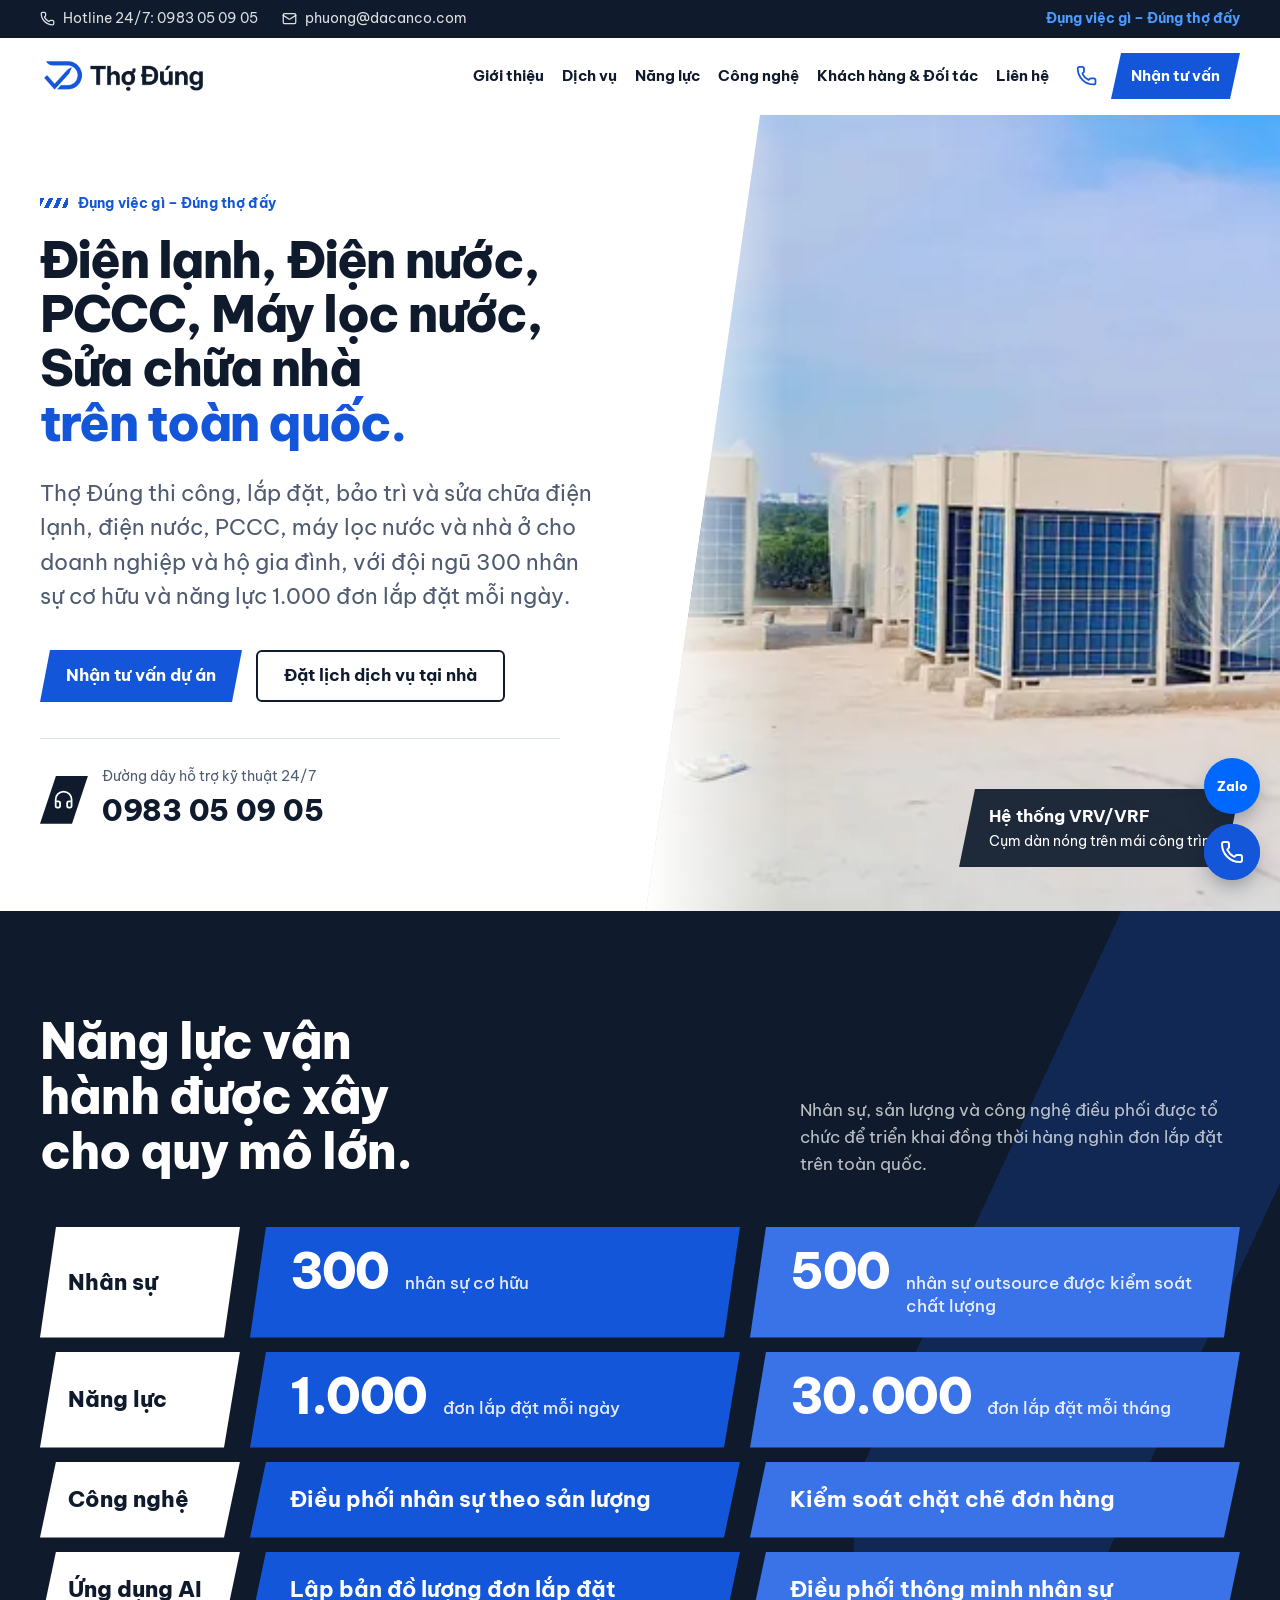
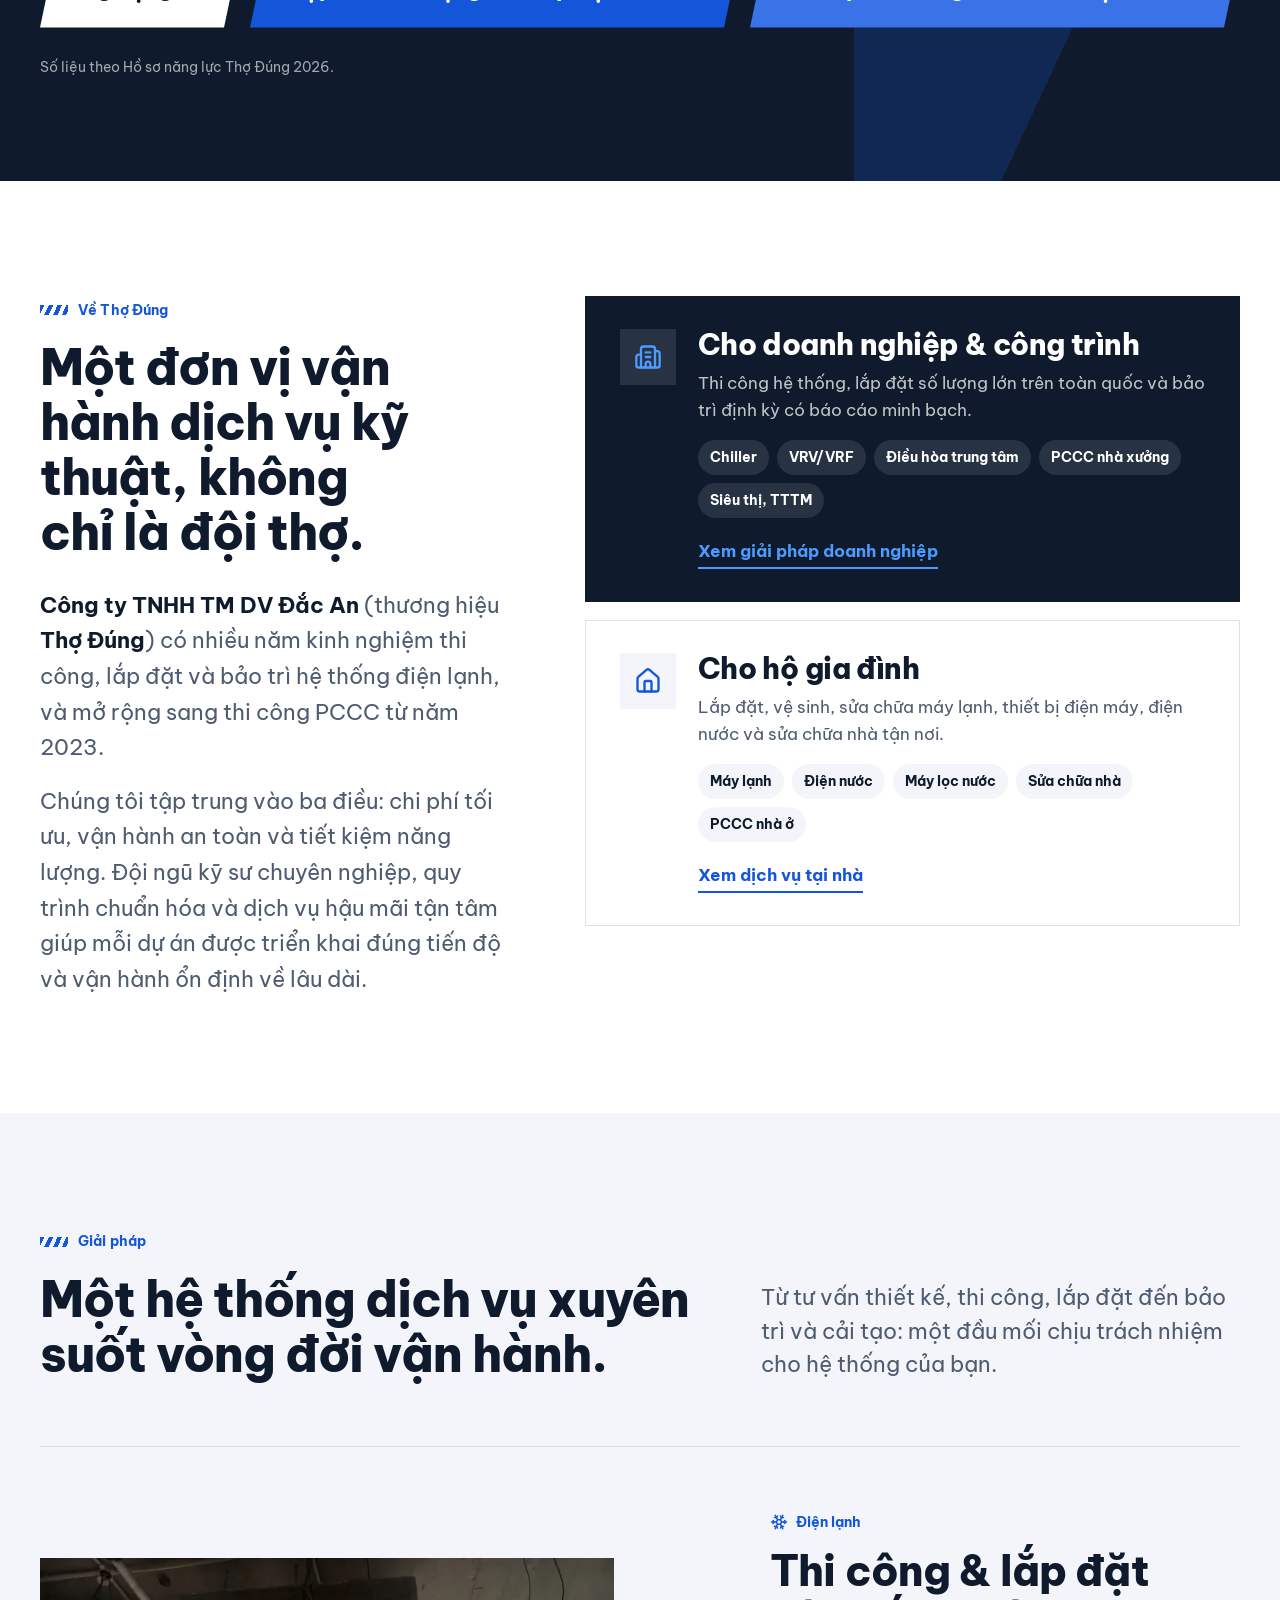
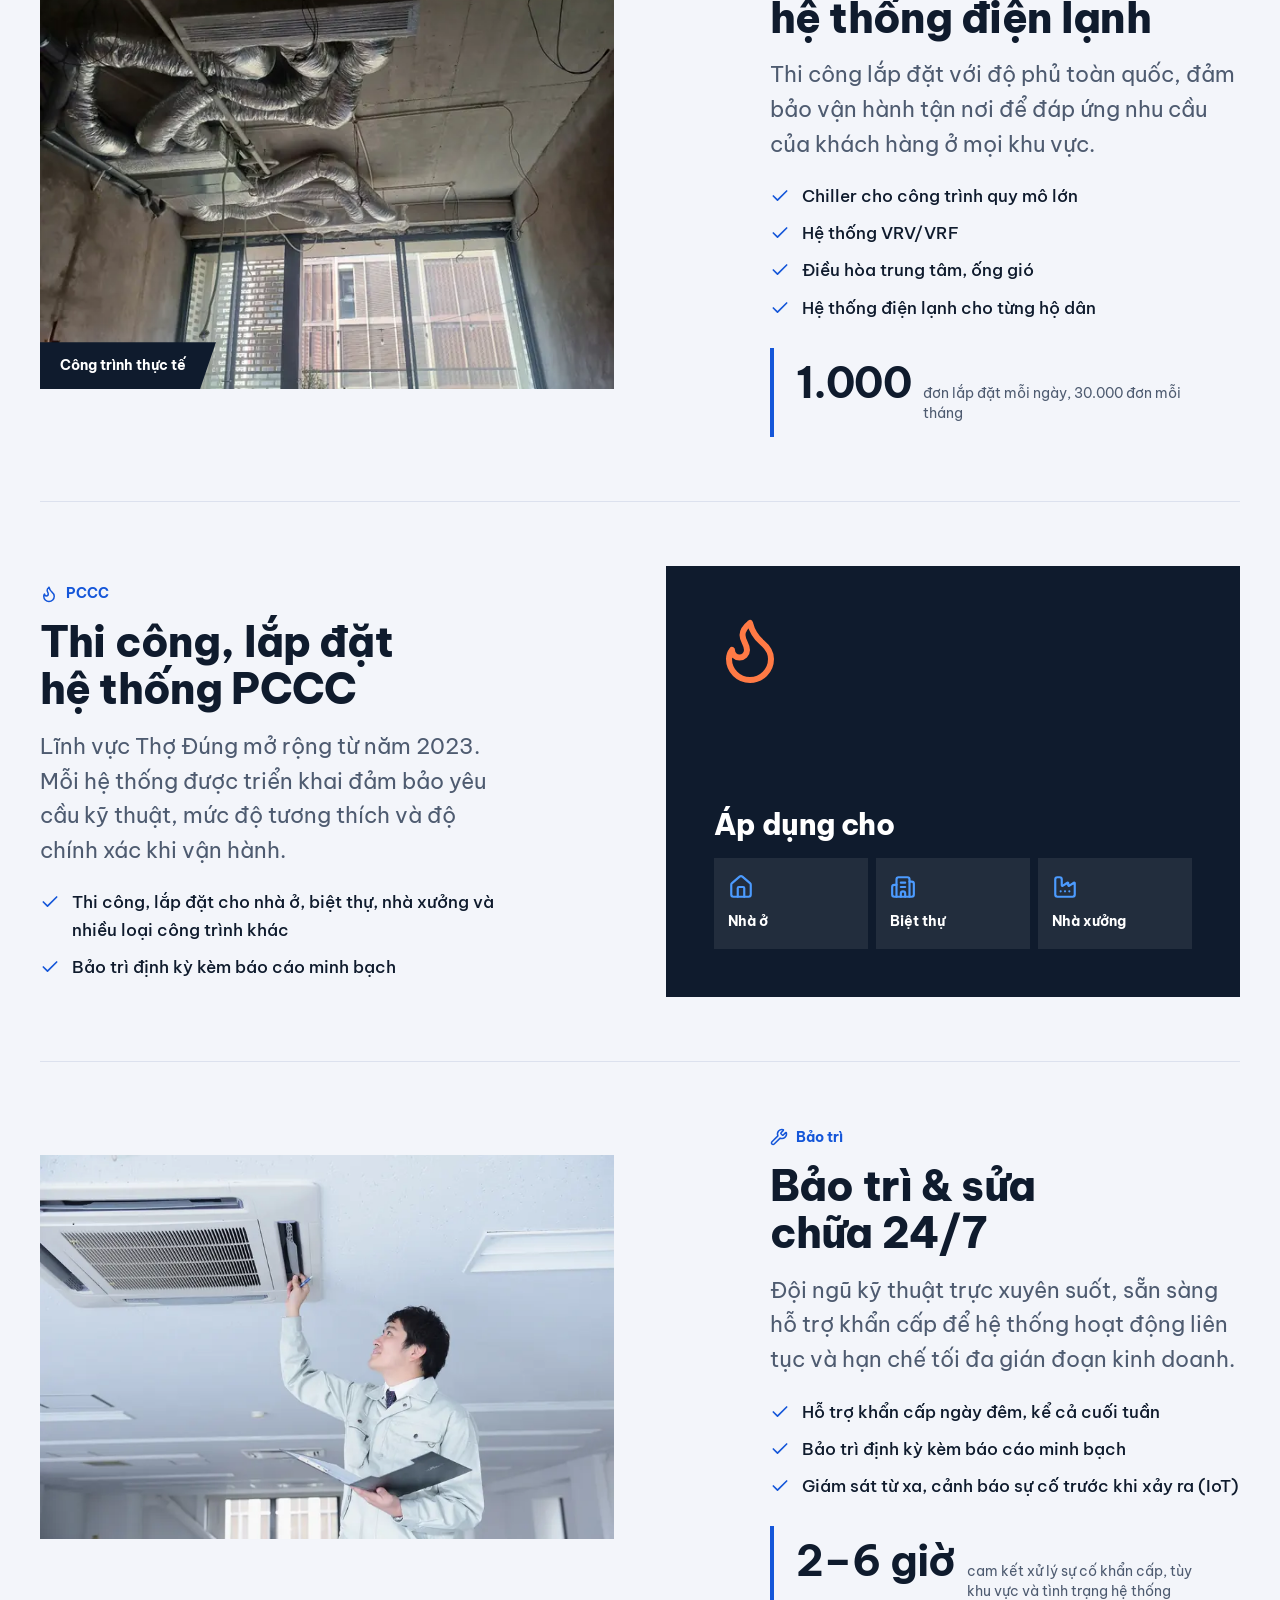
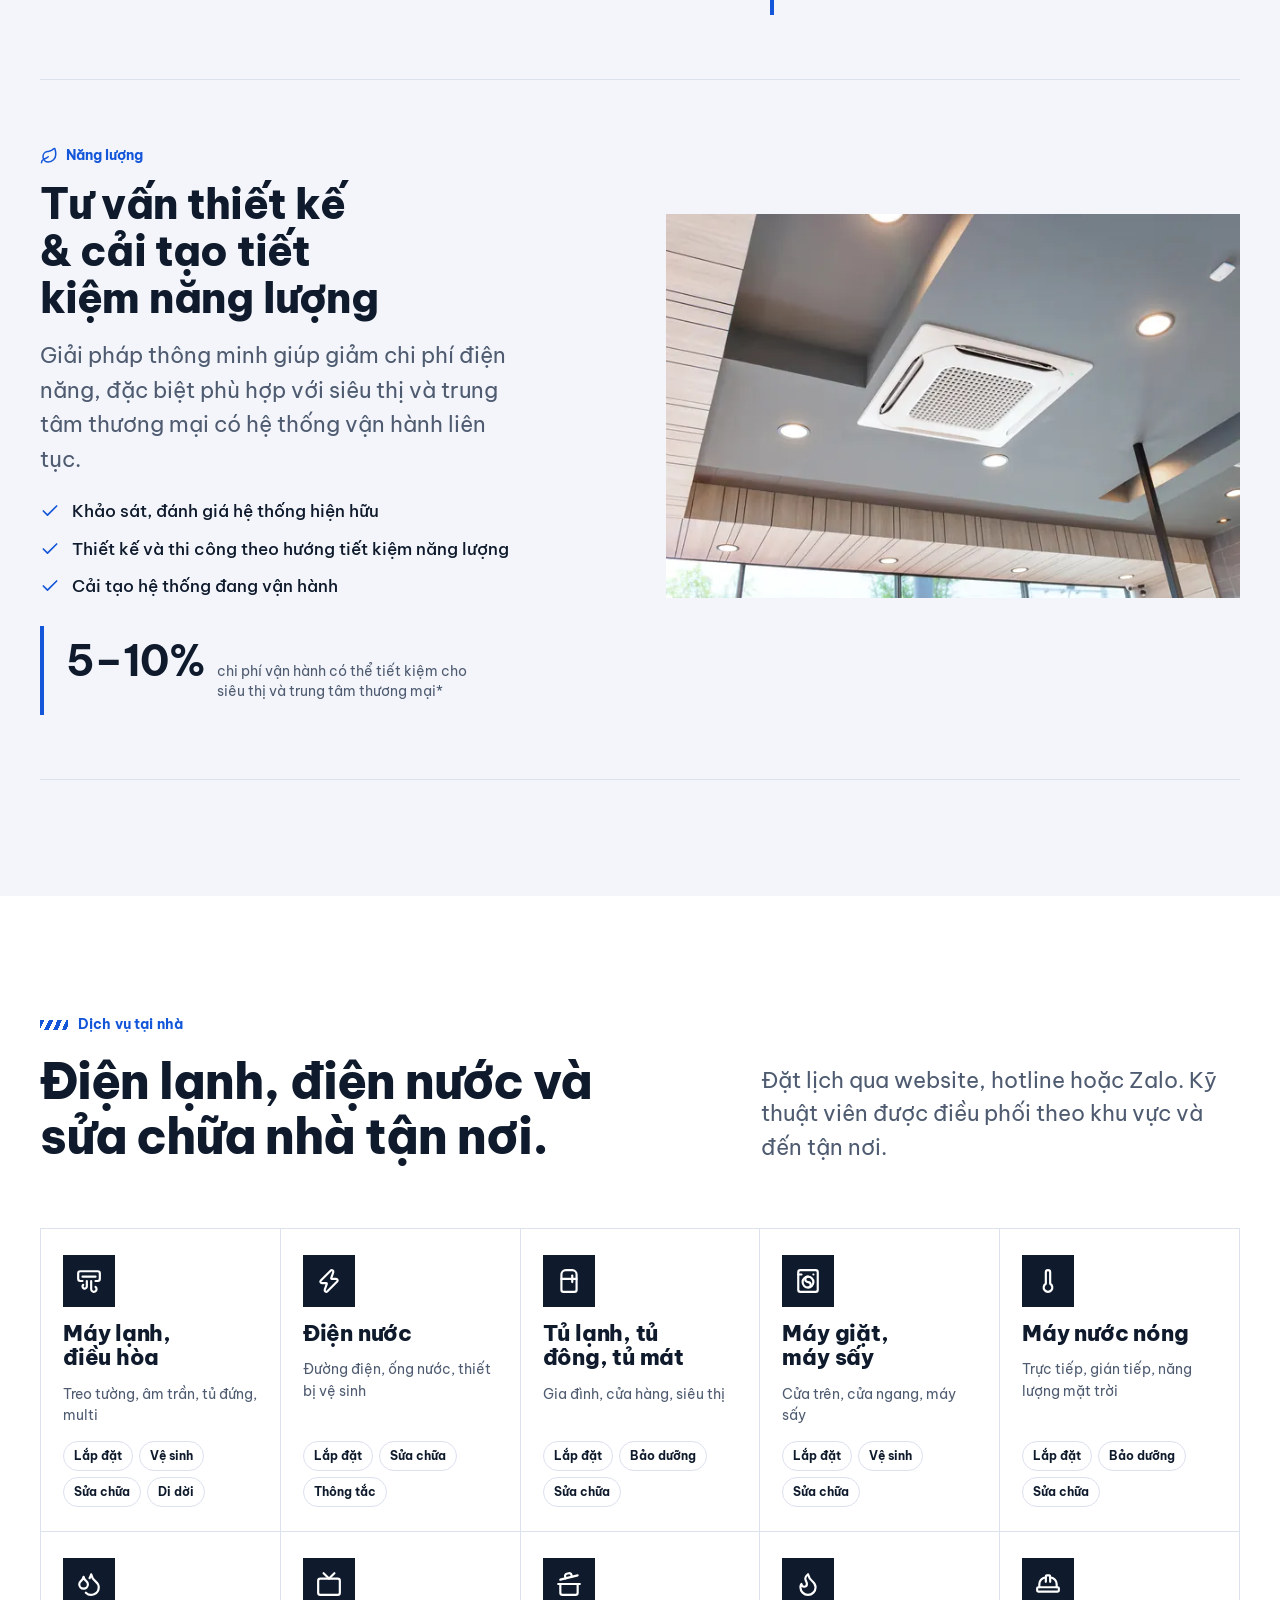
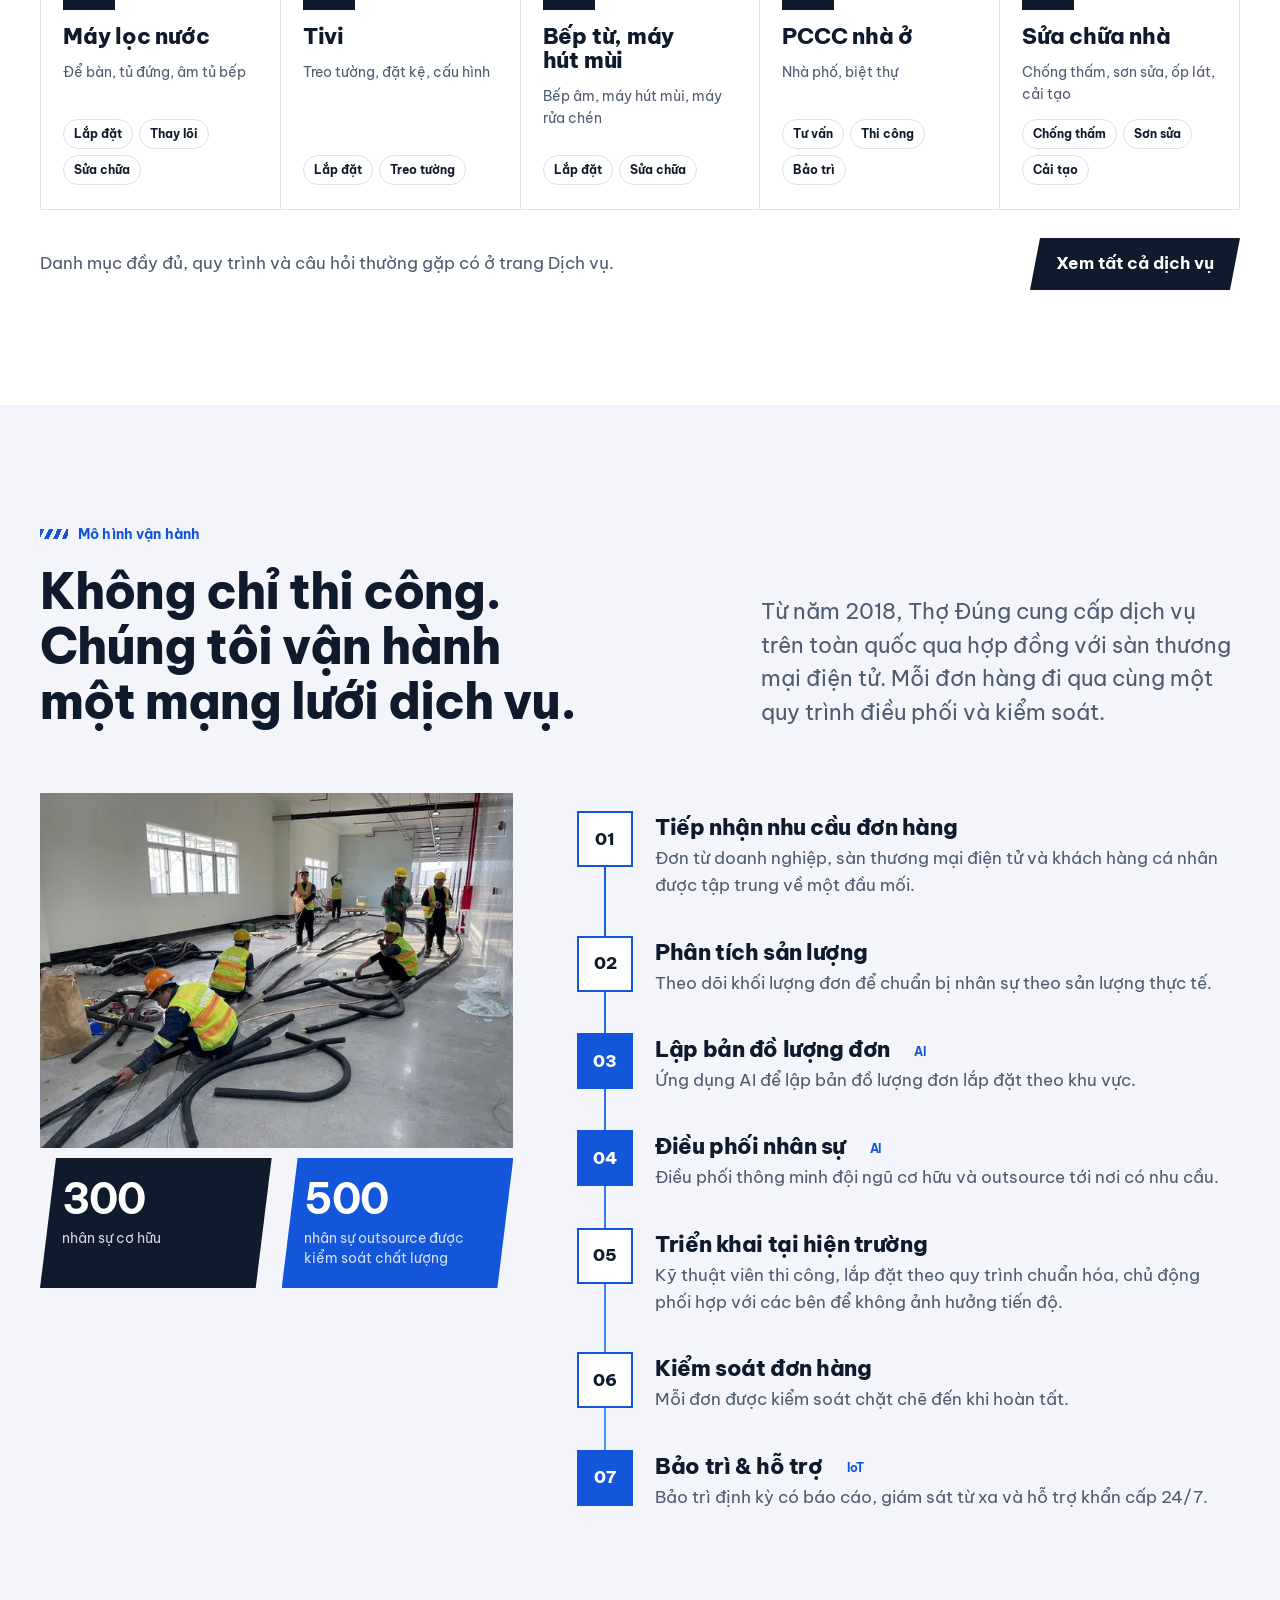
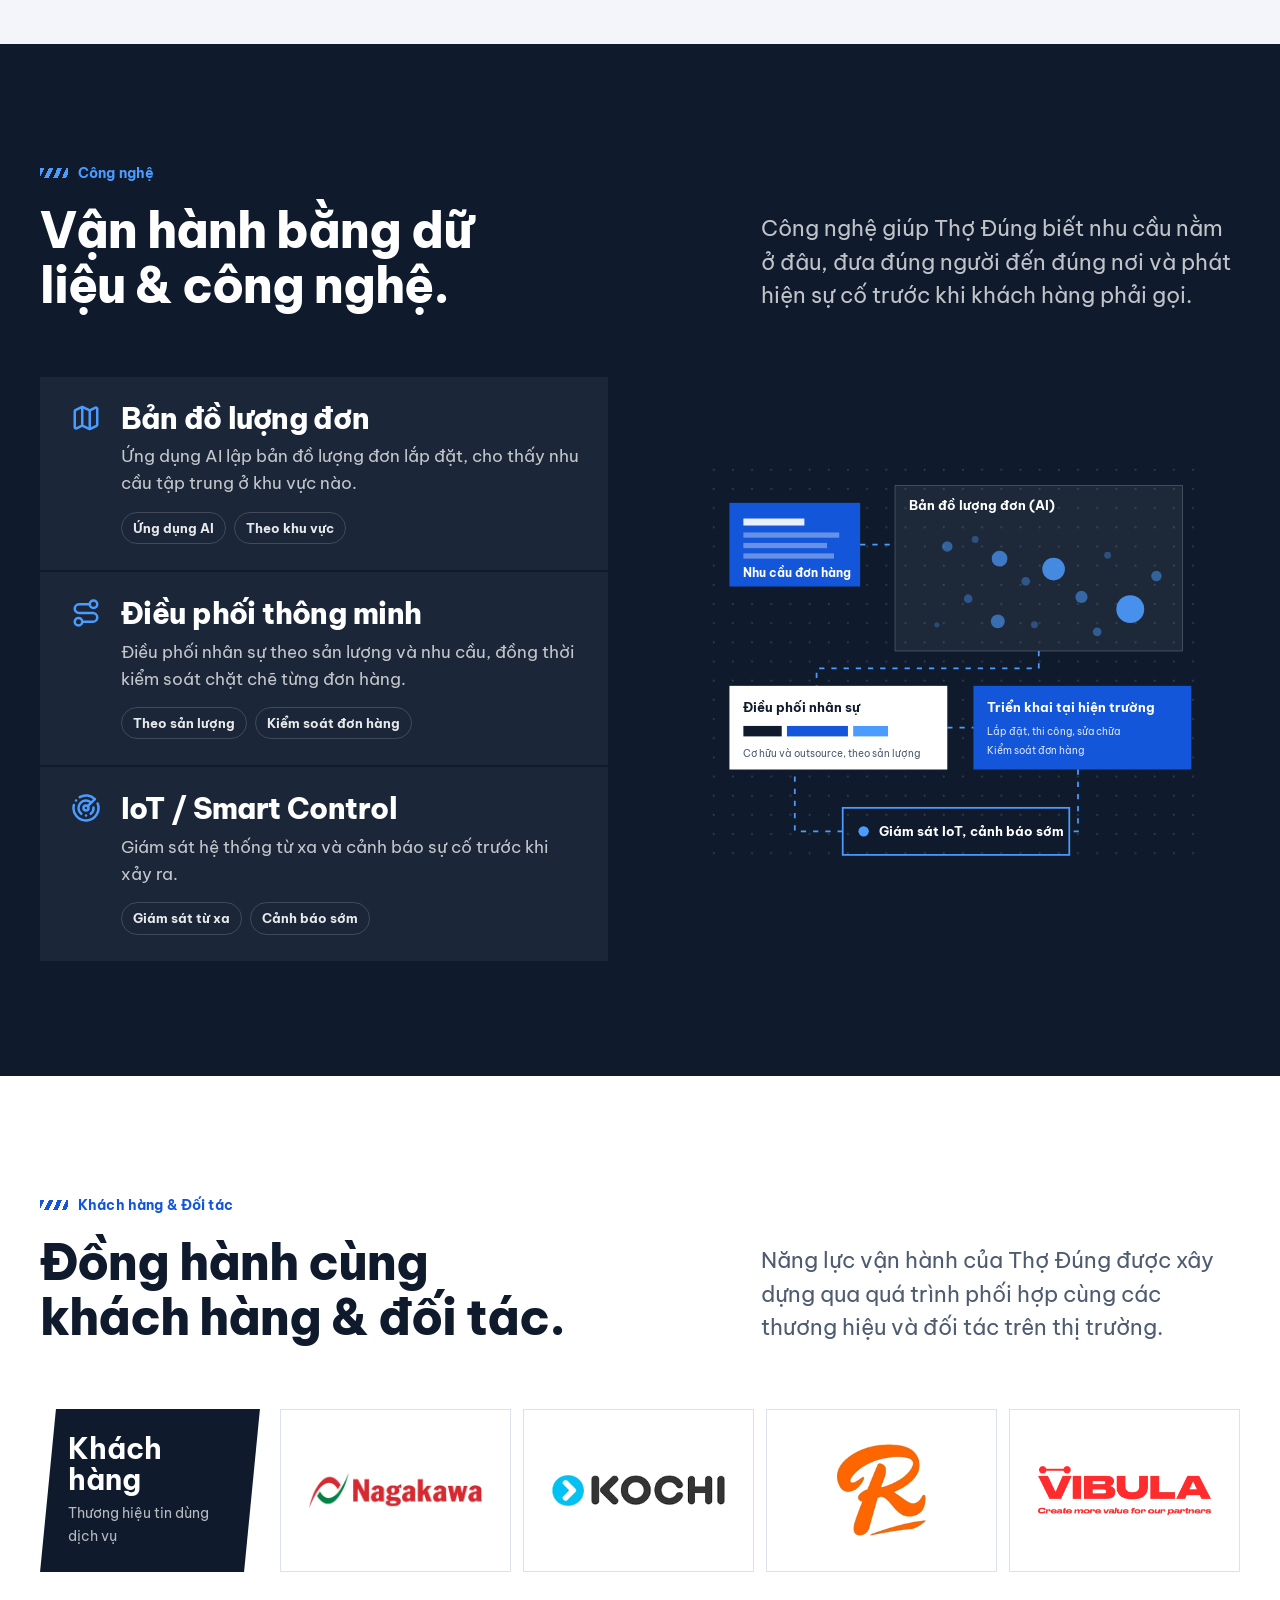
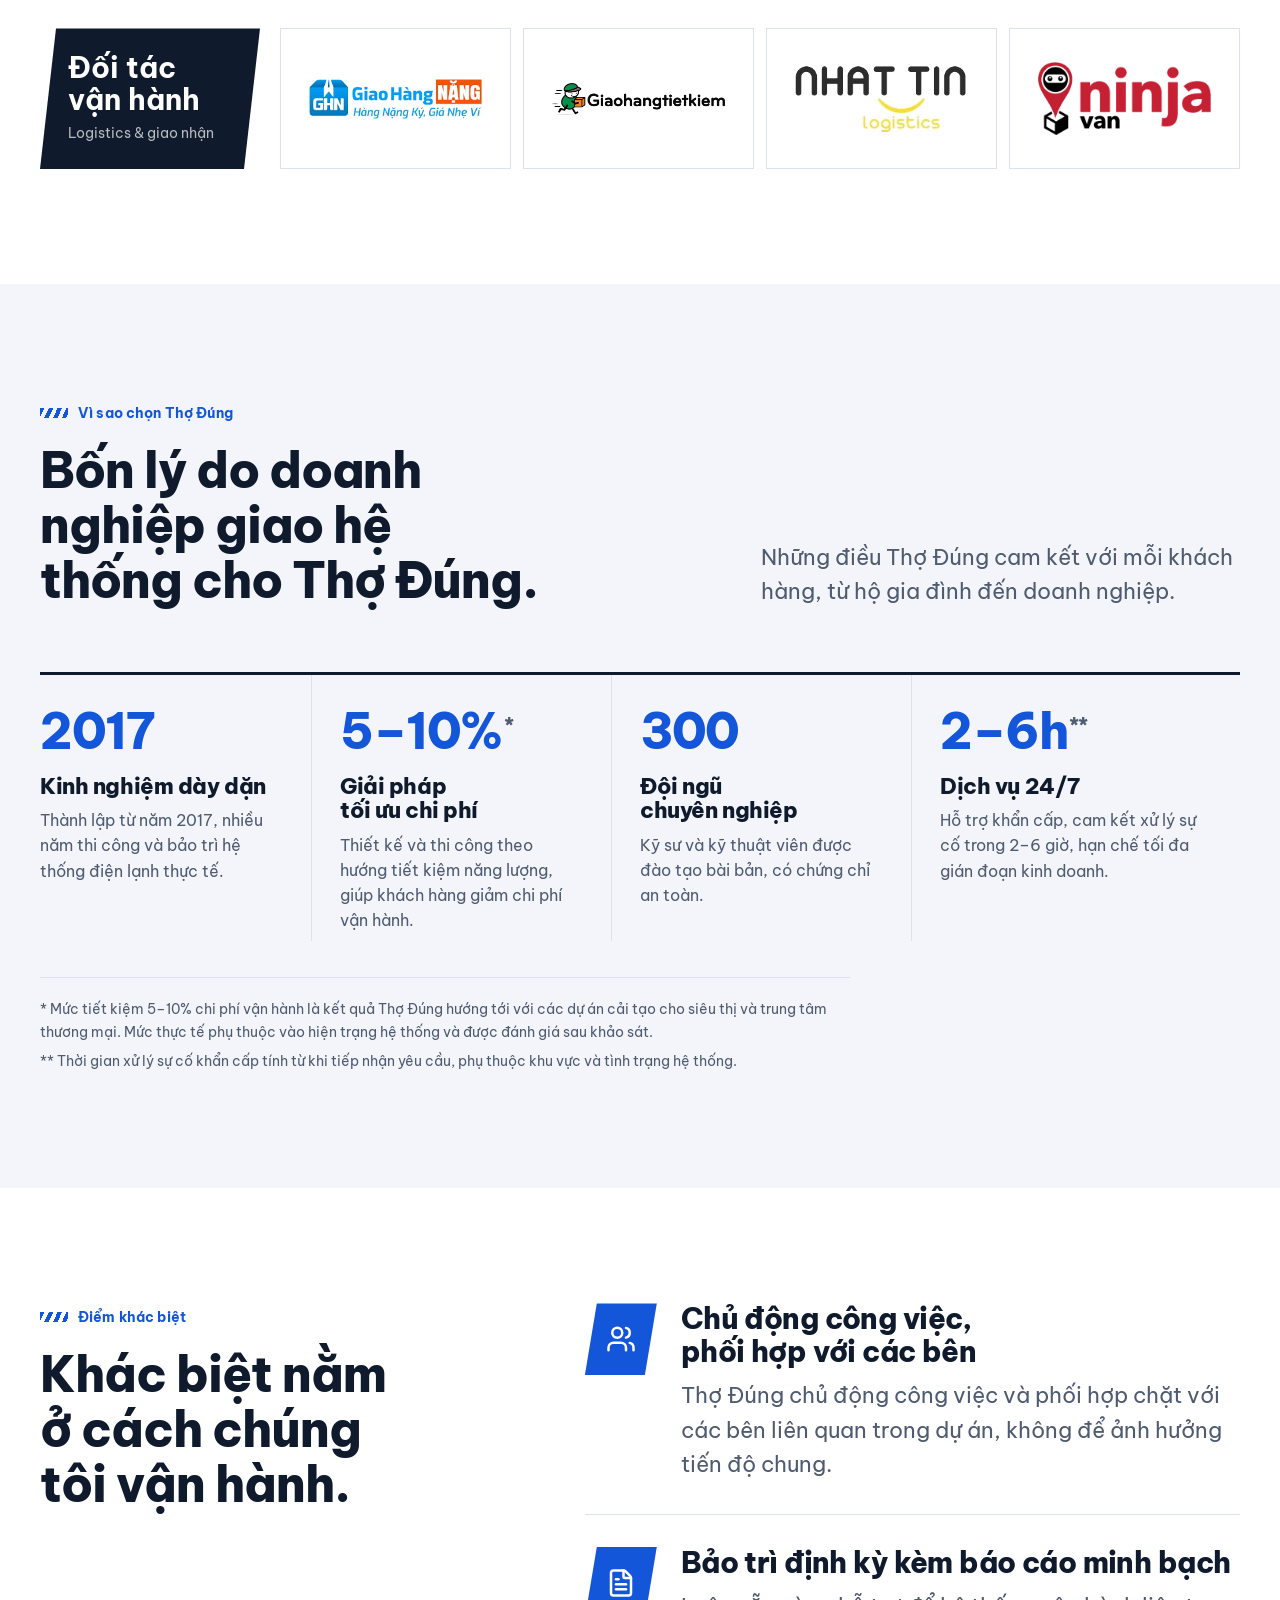
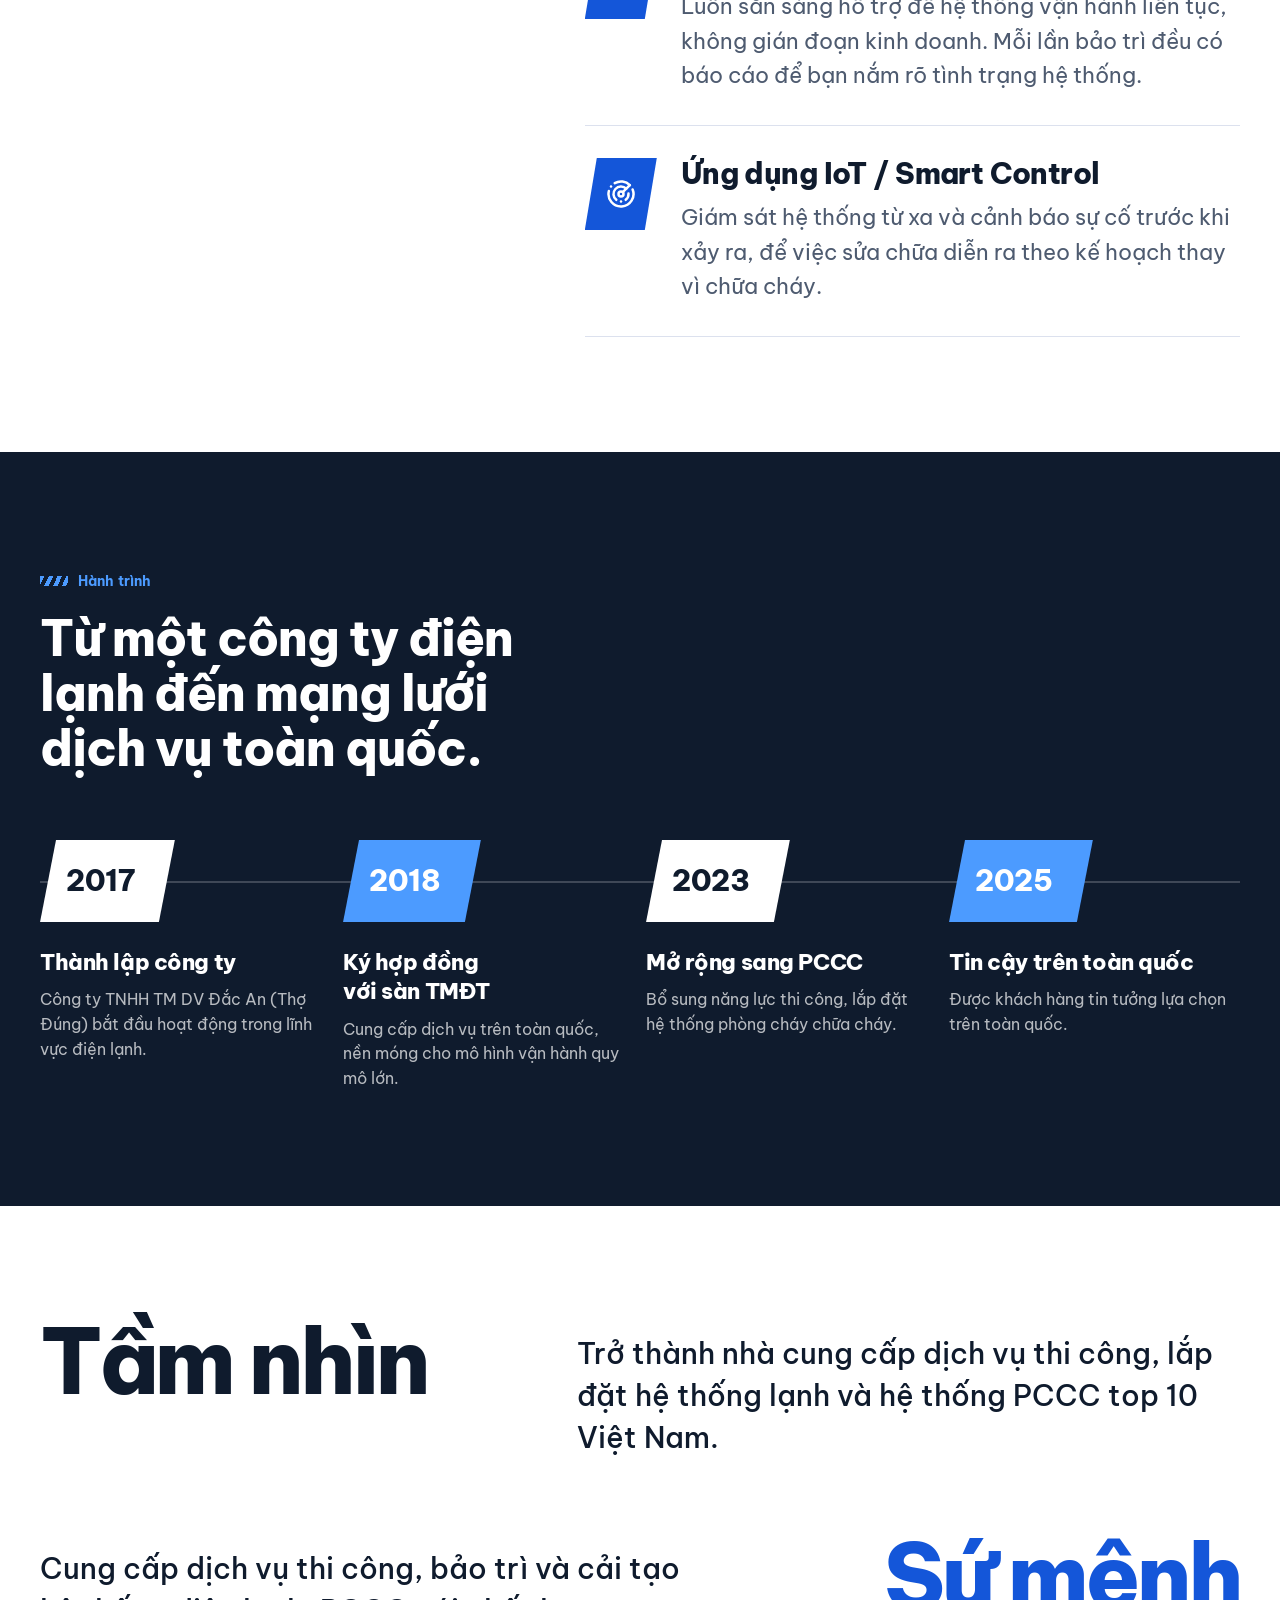
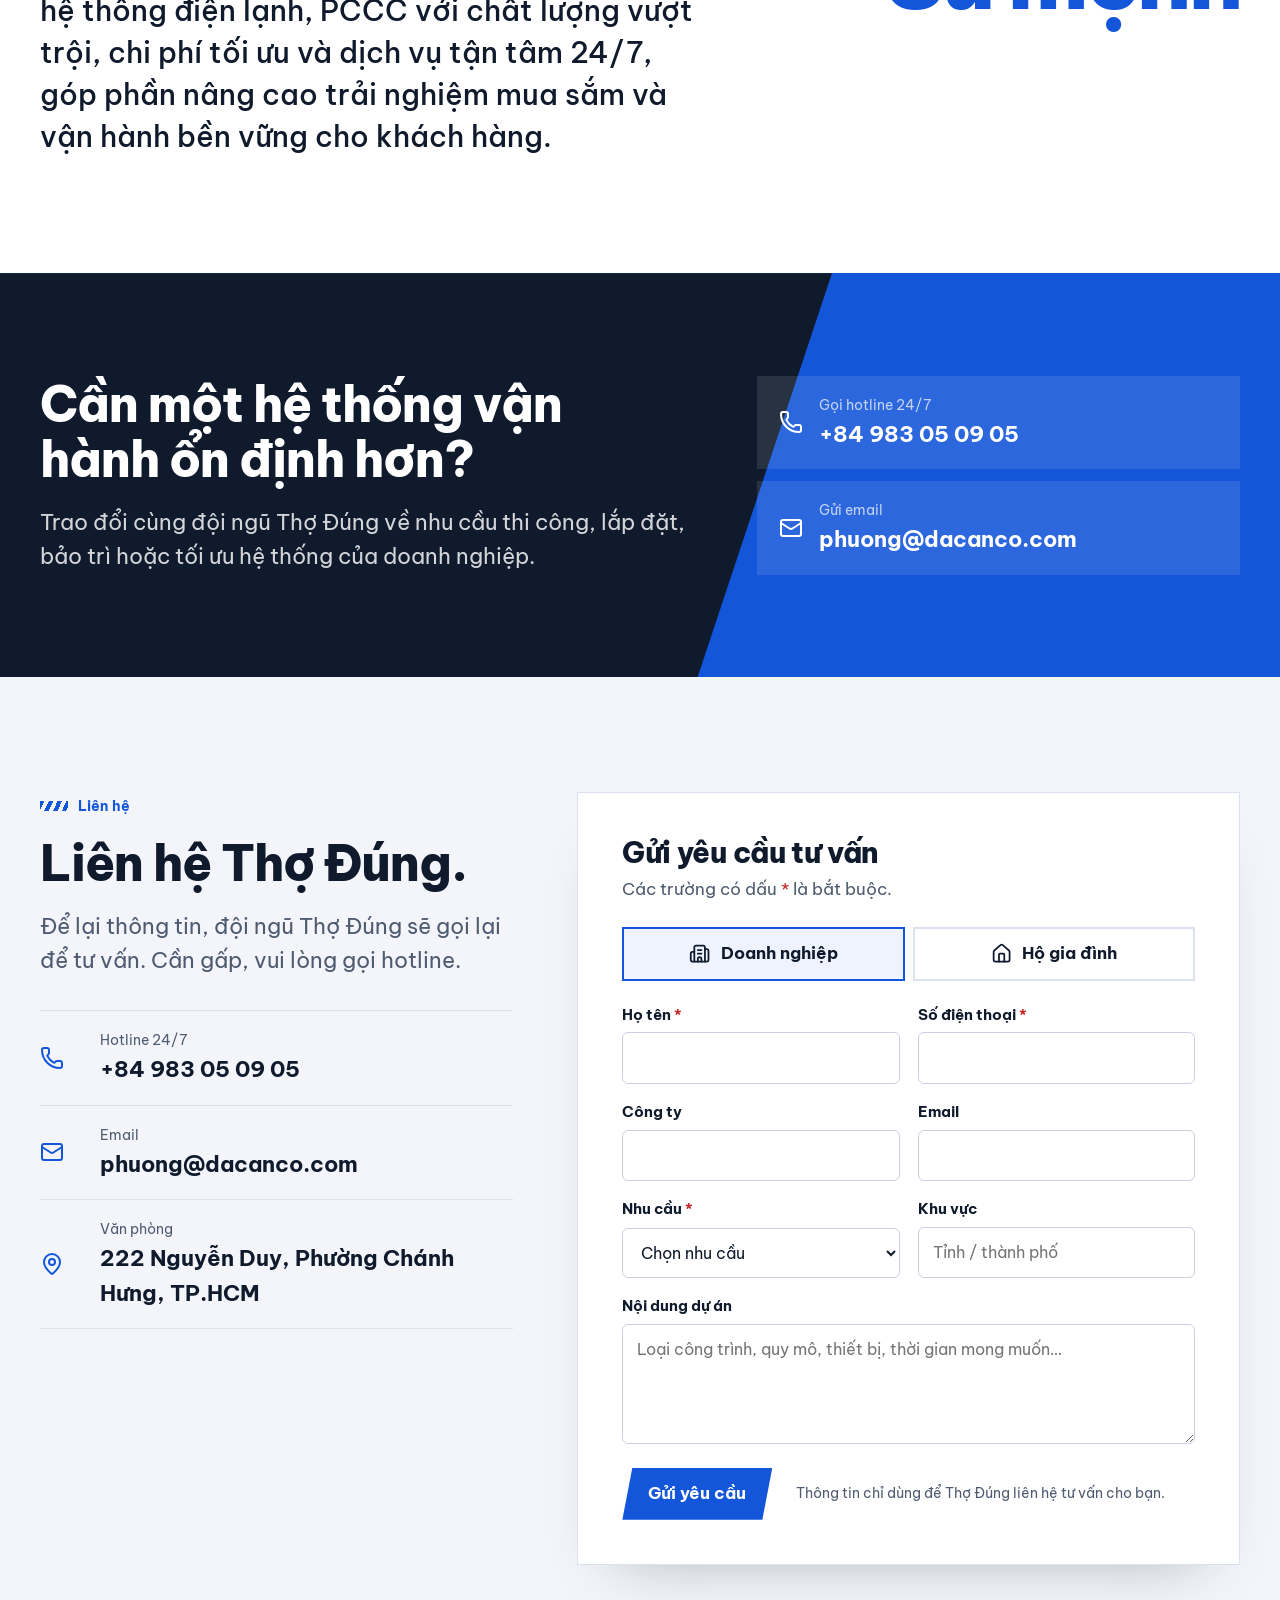
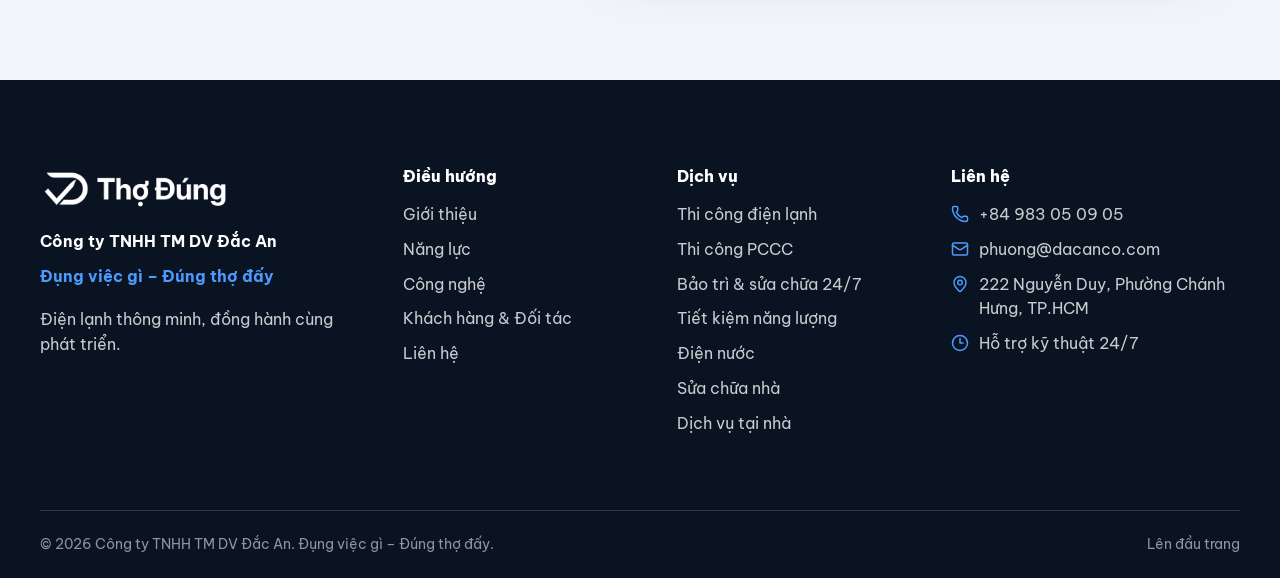
==== commit d9b0fd47: "Add files via upload" ====
--- a/index.html
+++ b/index.html
@@ -3,15 +3,15 @@
 <head>
 <meta charset="utf-8">
 <meta name="viewport" content="width=device-width, initial-scale=1">
-<title>Thợ Đúng | Thi công Điện lạnh &amp; PCCC toàn quốc</title>
-<meta name="description" content="Thợ Đúng cung cấp giải pháp thiết kế, thi công, lắp đặt, bảo trì hệ thống điện lạnh và PCCC với năng lực vận hành quy mô lớn trên toàn quốc: 300 nhân sự cơ hữu, 1.000 đơn lắp đặt mỗi ngày, hỗ trợ 24/7.">
+<title>Thợ Đúng | Điện lạnh, Điện nước, PCCC, Máy lọc nước, Sửa chữa nhà toàn quốc</title>
+<meta name="description" content="Thợ Đúng thi công, lắp đặt, bảo trì và sửa chữa điện lạnh, điện nước, PCCC, máy lọc nước và nhà ở trên toàn quốc: 300 nhân sự cơ hữu, 1.000 đơn lắp đặt mỗi ngày, hỗ trợ 24/7.">
 <link rel="canonical" href="https://www.thodung.co/">
 <meta name="theme-color" content="#0F1B2D">
 <meta property="og:type" content="website">
 <meta property="og:locale" content="vi_VN">
 <meta property="og:site_name" content="Thợ Đúng">
-<meta property="og:title" content="Thợ Đúng | Thi công Điện lạnh &amp; PCCC toàn quốc">
-<meta property="og:description" content="Thiết kế, thi công, lắp đặt, bảo trì hệ thống điện lạnh và PCCC. 300 nhân sự cơ hữu, 1.000 đơn lắp đặt mỗi ngày, hỗ trợ 24/7.">
+<meta property="og:title" content="Thợ Đúng | Điện lạnh, Điện nước, PCCC, Máy lọc nước, Sửa chữa nhà toàn quốc">
+<meta property="og:description" content="Điện lạnh, điện nước, PCCC, máy lọc nước, sửa chữa nhà. 300 nhân sự cơ hữu, 1.000 đơn lắp đặt mỗi ngày, hỗ trợ 24/7.">
 <meta property="og:url" content="https://www.thodung.co/">
 <meta property="og:image" content="https://www.thodung.co/assets/img/og-image.jpg">
 <meta name="twitter:card" content="summary_large_image">
@@ -108,8 +108,8 @@
   <div class="wrap hero__grid">
     <div class="hero__copy">
       <p class="kicker">Đụng việc gì – Đúng thợ đấy</p>
-      <h1 id="hero-title">Điện lạnh &amp; PCCC <span class="line2">triển khai toàn quốc.</span></h1>
-      <p class="hero__lead">Thợ Đúng thiết kế, thi công, lắp đặt và bảo trì hệ thống điện lạnh, PCCC cho doanh nghiệp và hộ gia đình, với đội ngũ 300 nhân sự cơ hữu và năng lực 1.000 đơn lắp đặt mỗi ngày.</p>
+      <h1 id="hero-title" class="hero__title--list">Điện&nbsp;lạnh, Điện&nbsp;nước, PCCC, Máy&nbsp;lọc&nbsp;nước, Sửa&nbsp;chữa&nbsp;nhà <span class="line2">trên toàn quốc.</span></h1>
+      <p class="hero__lead">Thợ Đúng thi công, lắp đặt, bảo trì và sửa chữa điện lạnh, điện nước, PCCC, máy lọc nước và nhà ở cho doanh nghiệp và hộ gia đình, với đội ngũ 300 nhân sự cơ hữu và năng lực 1.000 đơn lắp đặt mỗi ngày.</p>
       <div class="hero__actions">
         <a class="btn" href="#lien-he">Nhận tư vấn dự án</a>
         <a class="btn btn--ghost" href="/dich-vu/#dat-lich">Đặt lịch dịch vụ tại nhà</a>
@@ -187,8 +187,8 @@
         <span class="audience__icon"><svg class="ic" aria-hidden="true"><use href="/assets/img/icons.svg#i-house"/></svg></span>
         <div>
           <h3>Cho hộ gia đình</h3>
-          <p>Lắp đặt, vệ sinh, bảo dưỡng và sửa chữa máy lạnh cùng các thiết bị điện máy tại nhà.</p>
-          <ul><li>Máy lạnh</li><li>Tủ lạnh</li><li>Máy giặt</li><li>Máy nước nóng</li><li>PCCC nhà ở</li></ul>
+          <p>Lắp đặt, vệ sinh, sửa chữa máy lạnh, thiết bị điện máy, điện nước và sửa chữa nhà tận nơi.</p>
+          <ul><li>Máy lạnh</li><li>Điện nước</li><li>Máy lọc nước</li><li>Sửa chữa nhà</li><li>PCCC nhà ở</li></ul>
           <span class="link">Xem dịch vụ tại nhà</span>
         </div>
       </a>
@@ -300,7 +300,7 @@
     <div class="section-head">
       <div>
         <p class="kicker">Dịch vụ tại nhà</p>
-        <h2 id="home-title">Lắp đặt, vệ sinh và sửa chữa thiết bị tại nhà.</h2>
+        <h2 id="home-title">Điện lạnh, điện nước và sửa chữa nhà tận nơi.</h2>
       </div>
       <p>Đặt lịch qua website, hotline hoặc Zalo. Kỹ thuật viên được điều phối theo khu vực và đến tận nơi.</p>
     </div>
@@ -311,6 +311,12 @@
         <p>Treo tường, âm trần, tủ đứng, multi</p>
         <div class="actions"><span>Lắp đặt</span><span>Vệ sinh</span><span>Sửa chữa</span><span>Di dời</span></div>
       </a>
+      <a class="device" href="/dich-vu/#dien-nuoc">
+        <span class="device__icon"><svg class="ic" aria-hidden="true"><use href="/assets/img/icons.svg#i-zap"/></svg></span>
+        <h3>Điện nước</h3>
+        <p>Đường điện, ống nước, thiết bị vệ sinh</p>
+        <div class="actions"><span>Lắp đặt</span><span>Sửa chữa</span><span>Thông tắc</span></div>
+      </a>
       <a class="device" href="/dich-vu/#tu-lanh">
         <span class="device__icon"><svg class="ic" aria-hidden="true"><use href="/assets/img/icons.svg#i-refrigerator"/></svg></span>
         <h3>Tủ lạnh, tủ đông, tủ mát</h3>
@@ -352,6 +358,12 @@
         <h3>PCCC nhà ở</h3>
         <p>Nhà phố, biệt thự</p>
         <div class="actions"><span>Tư vấn</span><span>Thi công</span><span>Bảo trì</span></div>
+      </a>
+      <a class="device" href="/dich-vu/#sua-chua-nha">
+        <span class="device__icon"><svg class="ic" aria-hidden="true"><use href="/assets/img/icons.svg#i-hard-hat"/></svg></span>
+        <h3>Sửa chữa nhà</h3>
+        <p>Chống thấm, sơn sửa, ốp lát, cải tạo</p>
+        <div class="actions"><span>Chống thấm</span><span>Sơn sửa</span><span>Cải tạo</span></div>
       </a>
     </div>
     <div class="devices-foot">
@@ -665,6 +677,8 @@
             <option>Bảo trì, sửa chữa</option>
             <option>Tư vấn tiết kiệm năng lượng</option>
             <option>Lắp đặt số lượng lớn (hợp tác)</option>
+            <option>Điện nước</option>
+            <option>Sửa chữa nhà</option>
             <option>Dịch vụ tại nhà</option>
           </select><span class="err" aria-live="polite"></span></div>
         <div class="field"><label for="f-area">Khu vực</label><input id="f-area" name="area" placeholder="Tỉnh / thành phố" autocomplete="address-level1"></div>
@@ -708,6 +722,8 @@
           <li><a href="/#dich-vu">Thi công PCCC</a></li>
           <li><a href="/#dich-vu">Bảo trì &amp; sửa chữa 24/7</a></li>
           <li><a href="/#dich-vu">Tiết kiệm năng lượng</a></li>
+          <li><a href="/dich-vu/#dien-nuoc">Điện nước</a></li>
+          <li><a href="/dich-vu/#sua-chua-nha">Sửa chữa nhà</a></li>
           <li><a href="/dich-vu/">Dịch vụ tại nhà</a></li>
         </ul>
       </div>
--- a/assets/css/style.css
+++ b/assets/css/style.css
@@ -143,6 +143,8 @@
 .hero__copy{position:relative;z-index:2;display:flex;flex-direction:column;justify-content:center;padding:clamp(48px,6vw,96px) clamp(24px,4vw,64px) clamp(48px,6vw,96px) 0}
 .hero h1{font-size:var(--step-5);line-height:1.04;letter-spacing:-.035em;color:var(--navy)}
 .hero h1 .line2{display:block;color:var(--blue)}
+.hero h1.hero__title--list{font-size:clamp(2.1rem,1.3rem + 2.3vw,3.4rem);line-height:1.08}
+
 .hero__lead{margin-top:26px;font-size:var(--step-1);color:var(--muted);max-width:44ch;line-height:1.6}
 .hero__actions{display:flex;flex-wrap:wrap;gap:14px;margin-top:36px}
 .hero__hotline{display:flex;align-items:center;gap:14px;margin-top:36px;padding-top:26px;border-top:1px solid var(--line);max-width:520px}
@@ -225,8 +227,8 @@
 .svc__media .stamp{position:absolute;left:0;bottom:0;background:var(--navy);color:#fff;padding:12px 30px 12px 20px;font-weight:700;font-size:var(--step--1);clip-path:polygon(0 0,100% 0,calc(100% - 16px) 100%,0 100%)}
 
 /* ---------- Home-service device grid ---------- */
-.devices{display:grid;grid-template-columns:repeat(4,minmax(0,1fr));border-top:1px solid var(--line);border-left:1px solid var(--line)}
-.device{display:flex;flex-direction:column;gap:14px;padding:28px 26px 26px;border-right:1px solid var(--line);border-bottom:1px solid var(--line);background:#fff;text-decoration:none;transition:background-color .2s}
+.devices{display:grid;grid-template-columns:repeat(5,minmax(0,1fr));border-top:1px solid var(--line);border-left:1px solid var(--line)}
+.device{display:flex;flex-direction:column;gap:14px;padding:26px 22px 24px;border-right:1px solid var(--line);border-bottom:1px solid var(--line);background:#fff;text-decoration:none;transition:background-color .2s}
 .device:hover{background:var(--paper)}
 .device__icon{width:52px;height:52px;display:grid;place-items:center;background:var(--navy);color:#fff}
 .device__icon .ic{width:26px;height:26px}
@@ -522,6 +524,7 @@
   .topbar{display:none}
   .brand img{height:34px}
   .hero h1{font-size:clamp(2.35rem,9.6vw,3.2rem)}
+  .hero h1.hero__title--list{font-size:clamp(1.9rem,7.6vw,2.5rem)}
   .hero__actions .btn{flex:1 1 100%}
   .hero__caption{left:var(--gutter);right:var(--gutter);max-width:none;bottom:24px}
   .ledger__row{grid-template-columns:1fr 1fr;gap:6px}
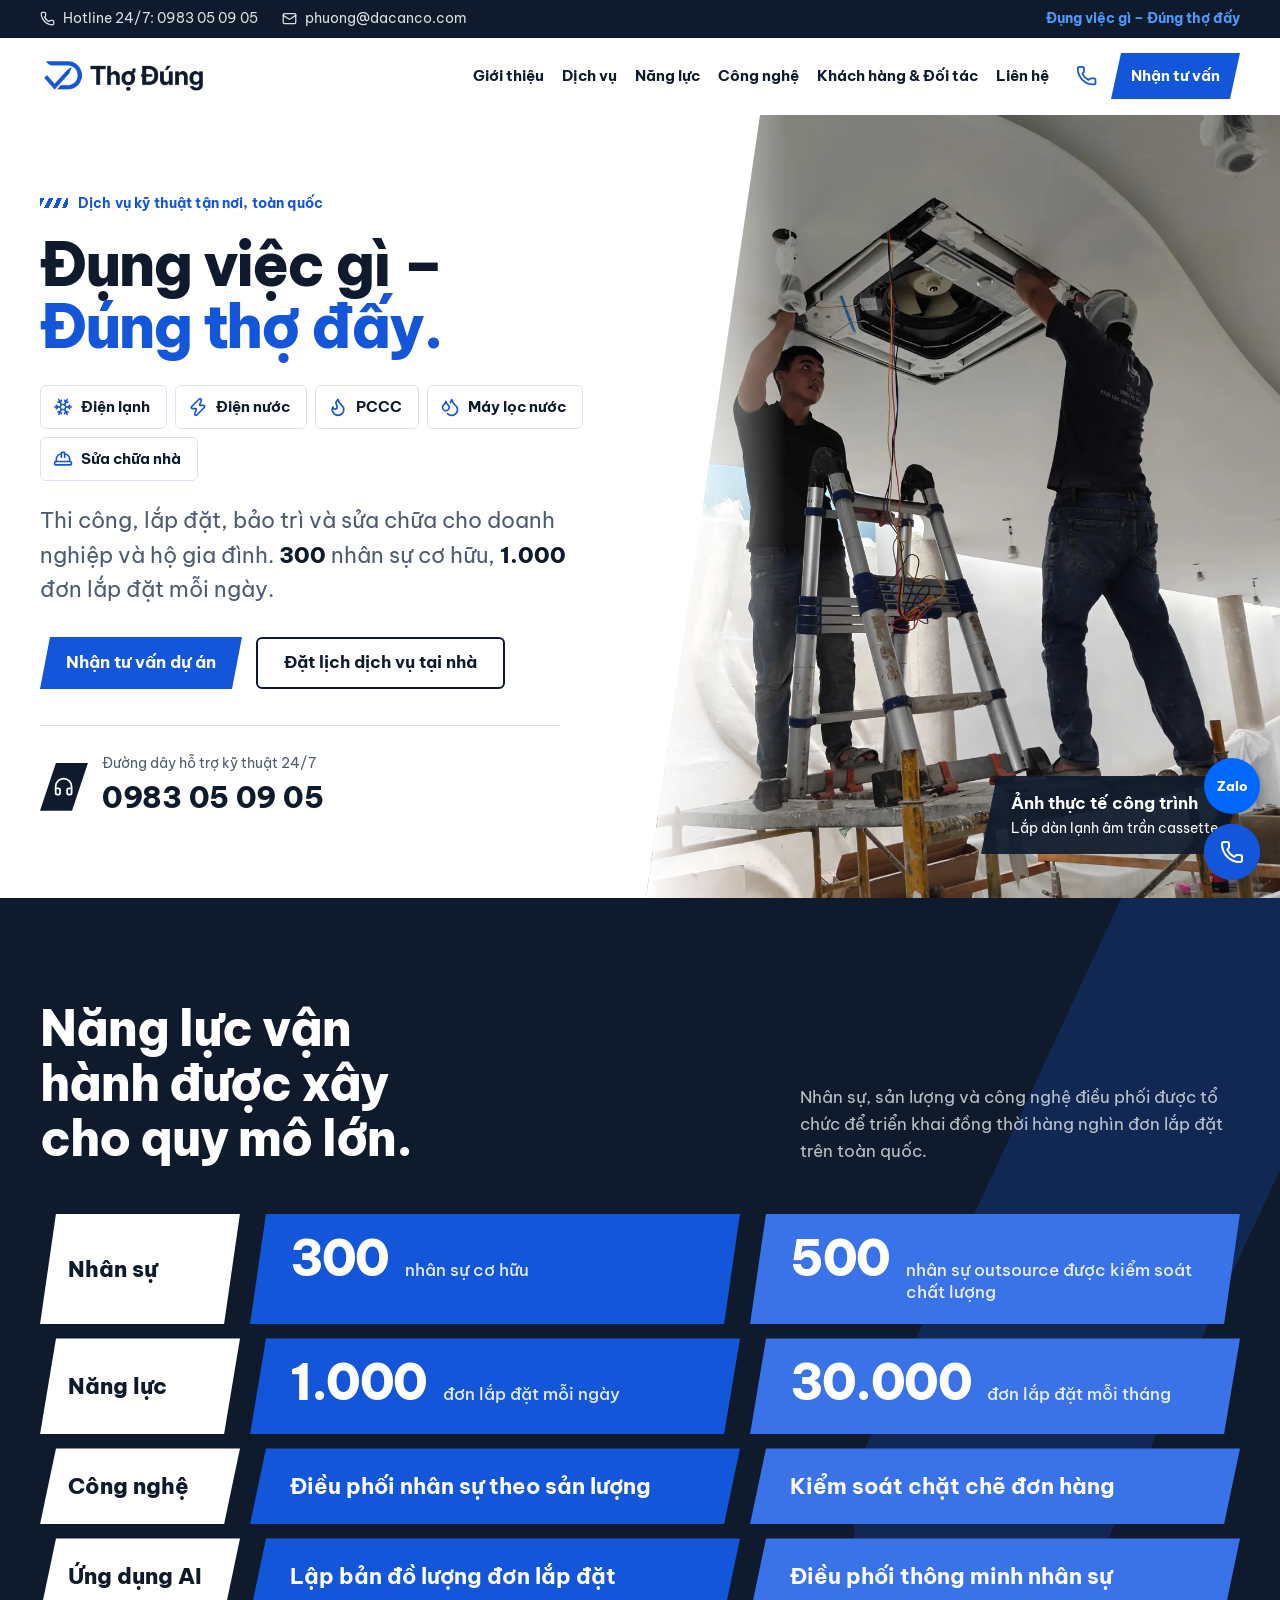
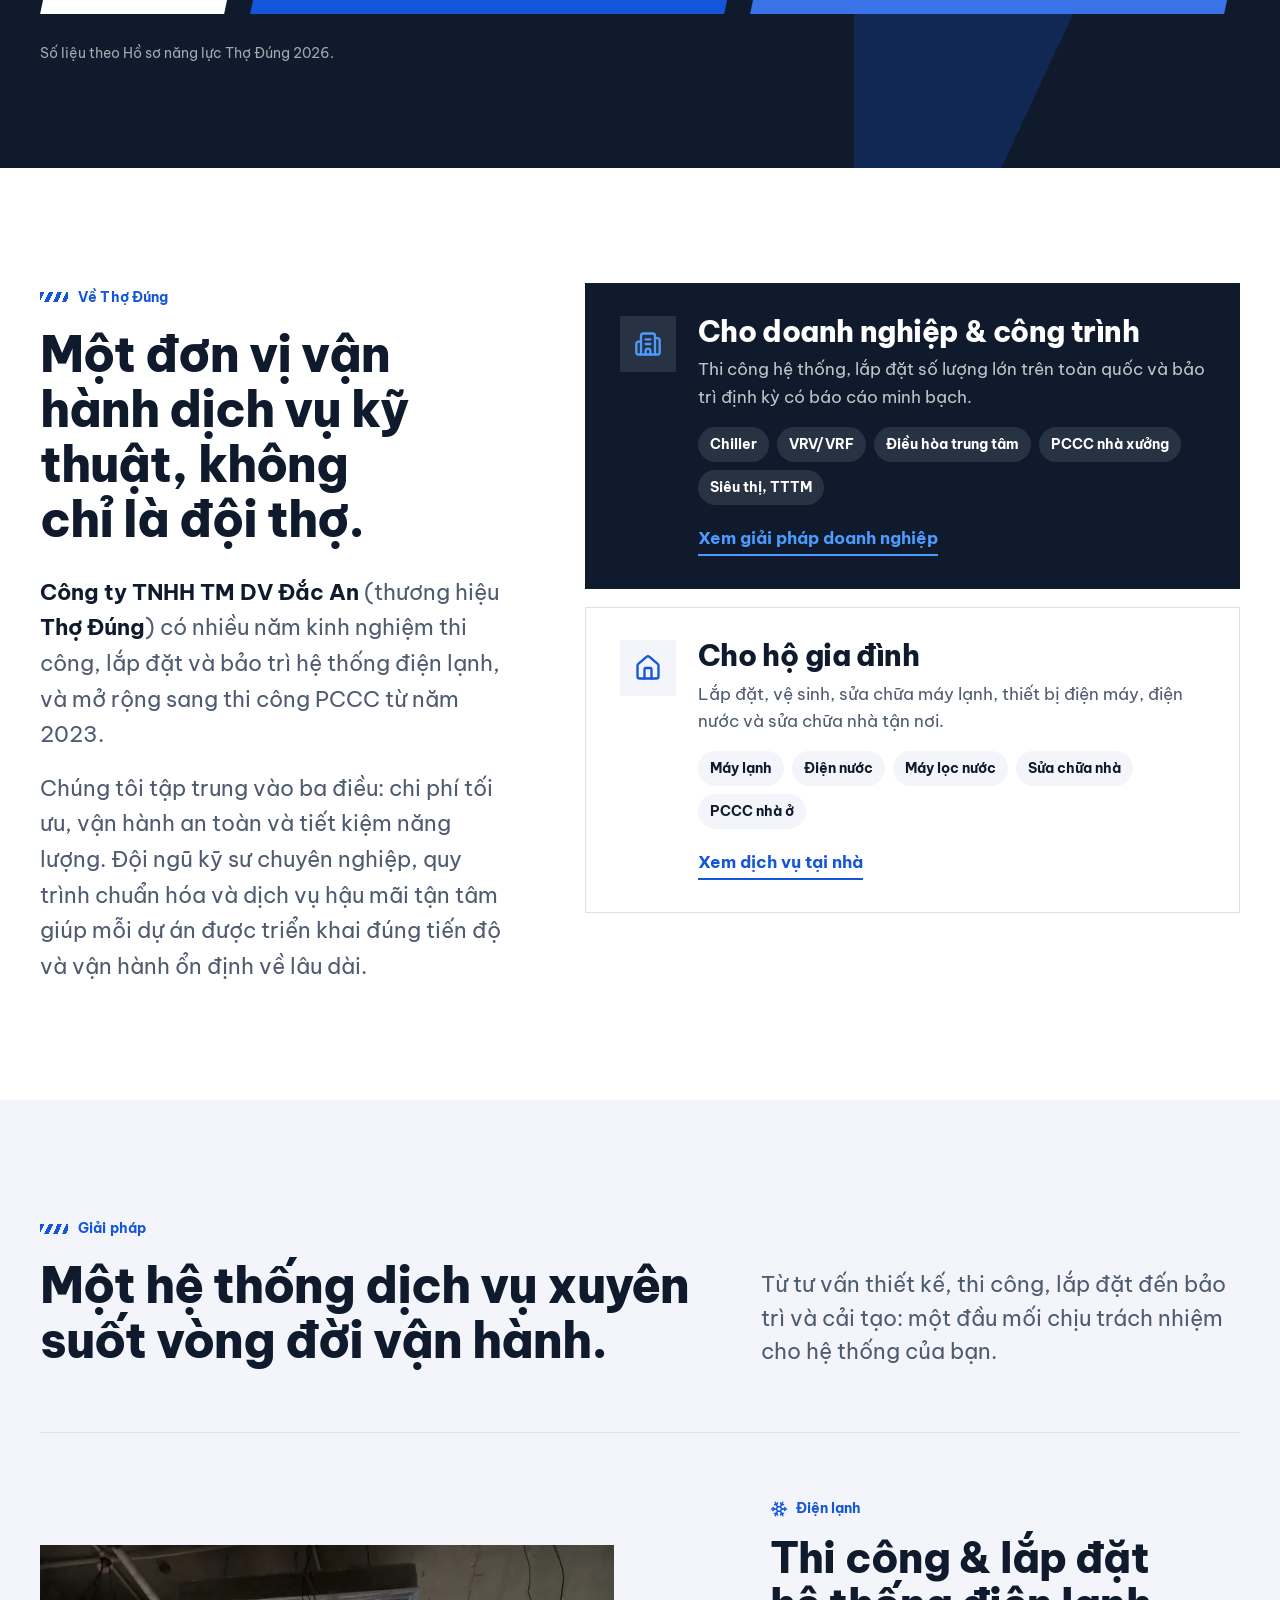
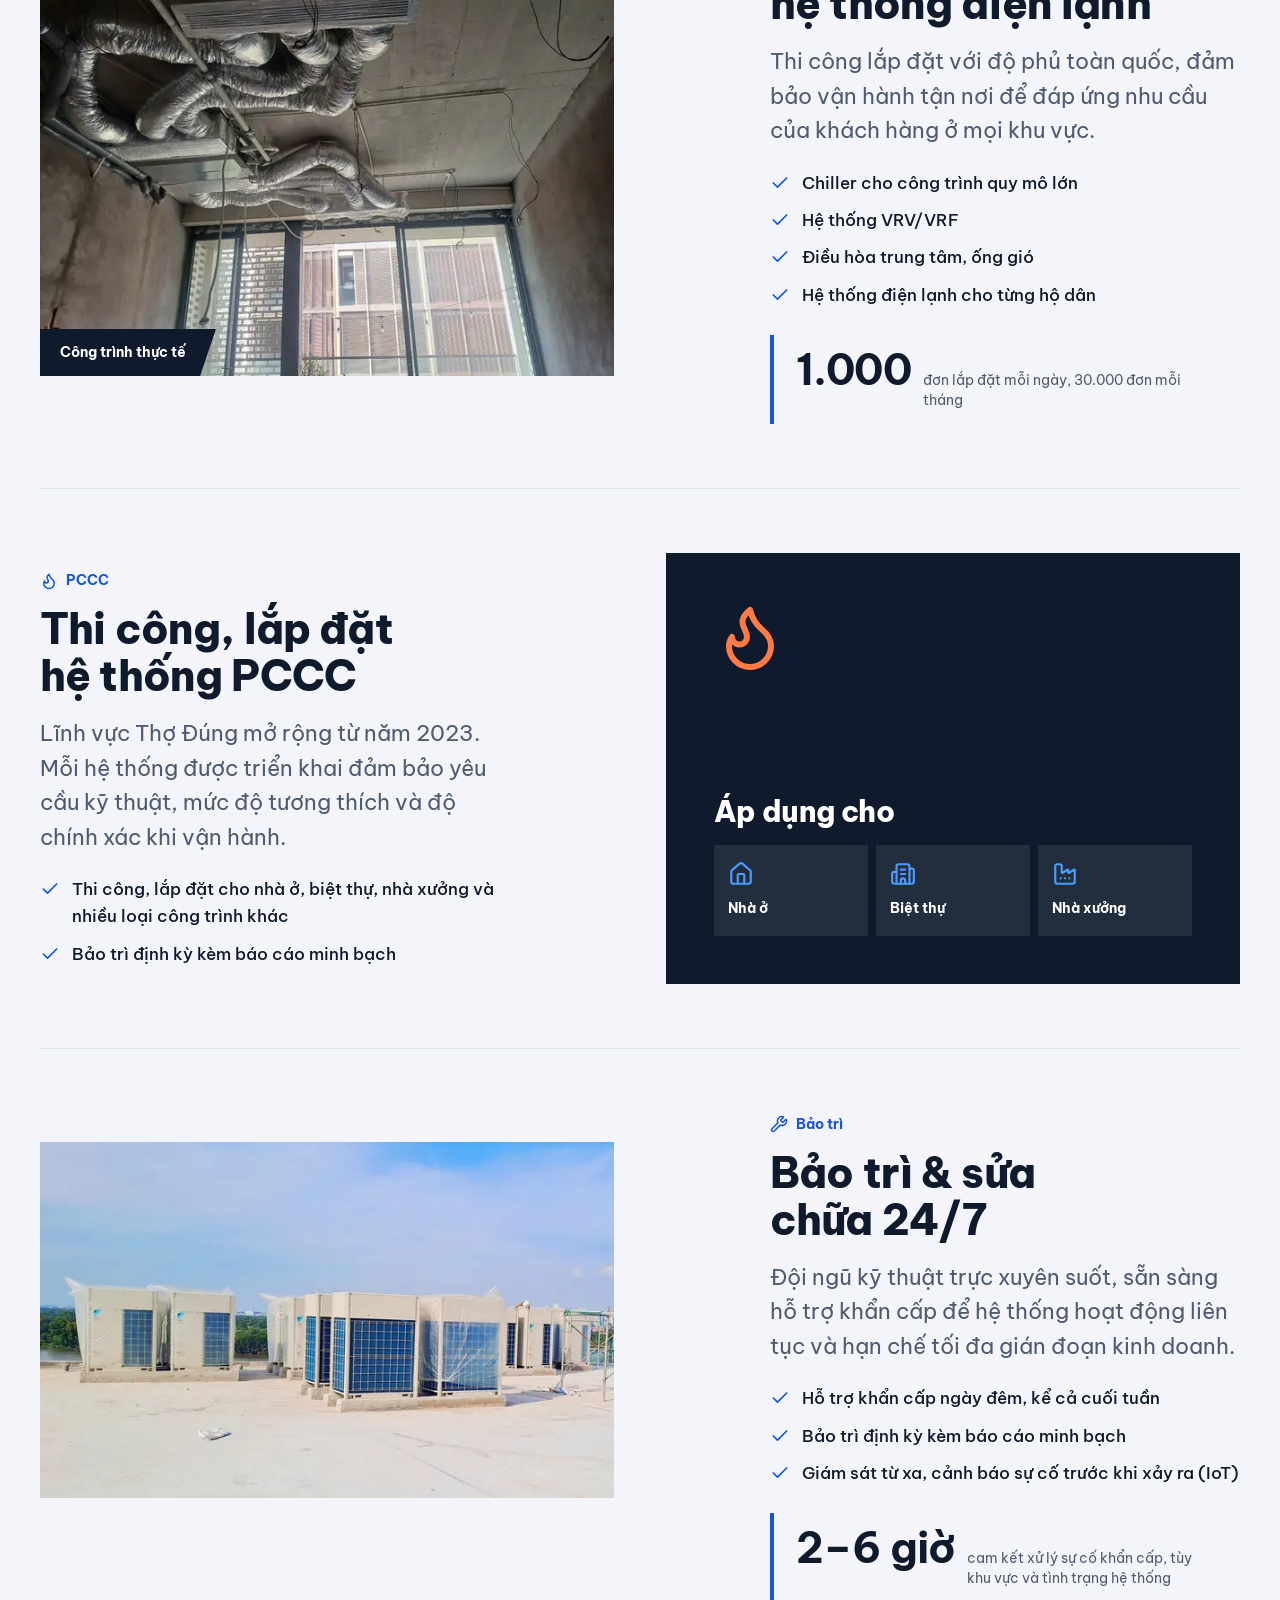
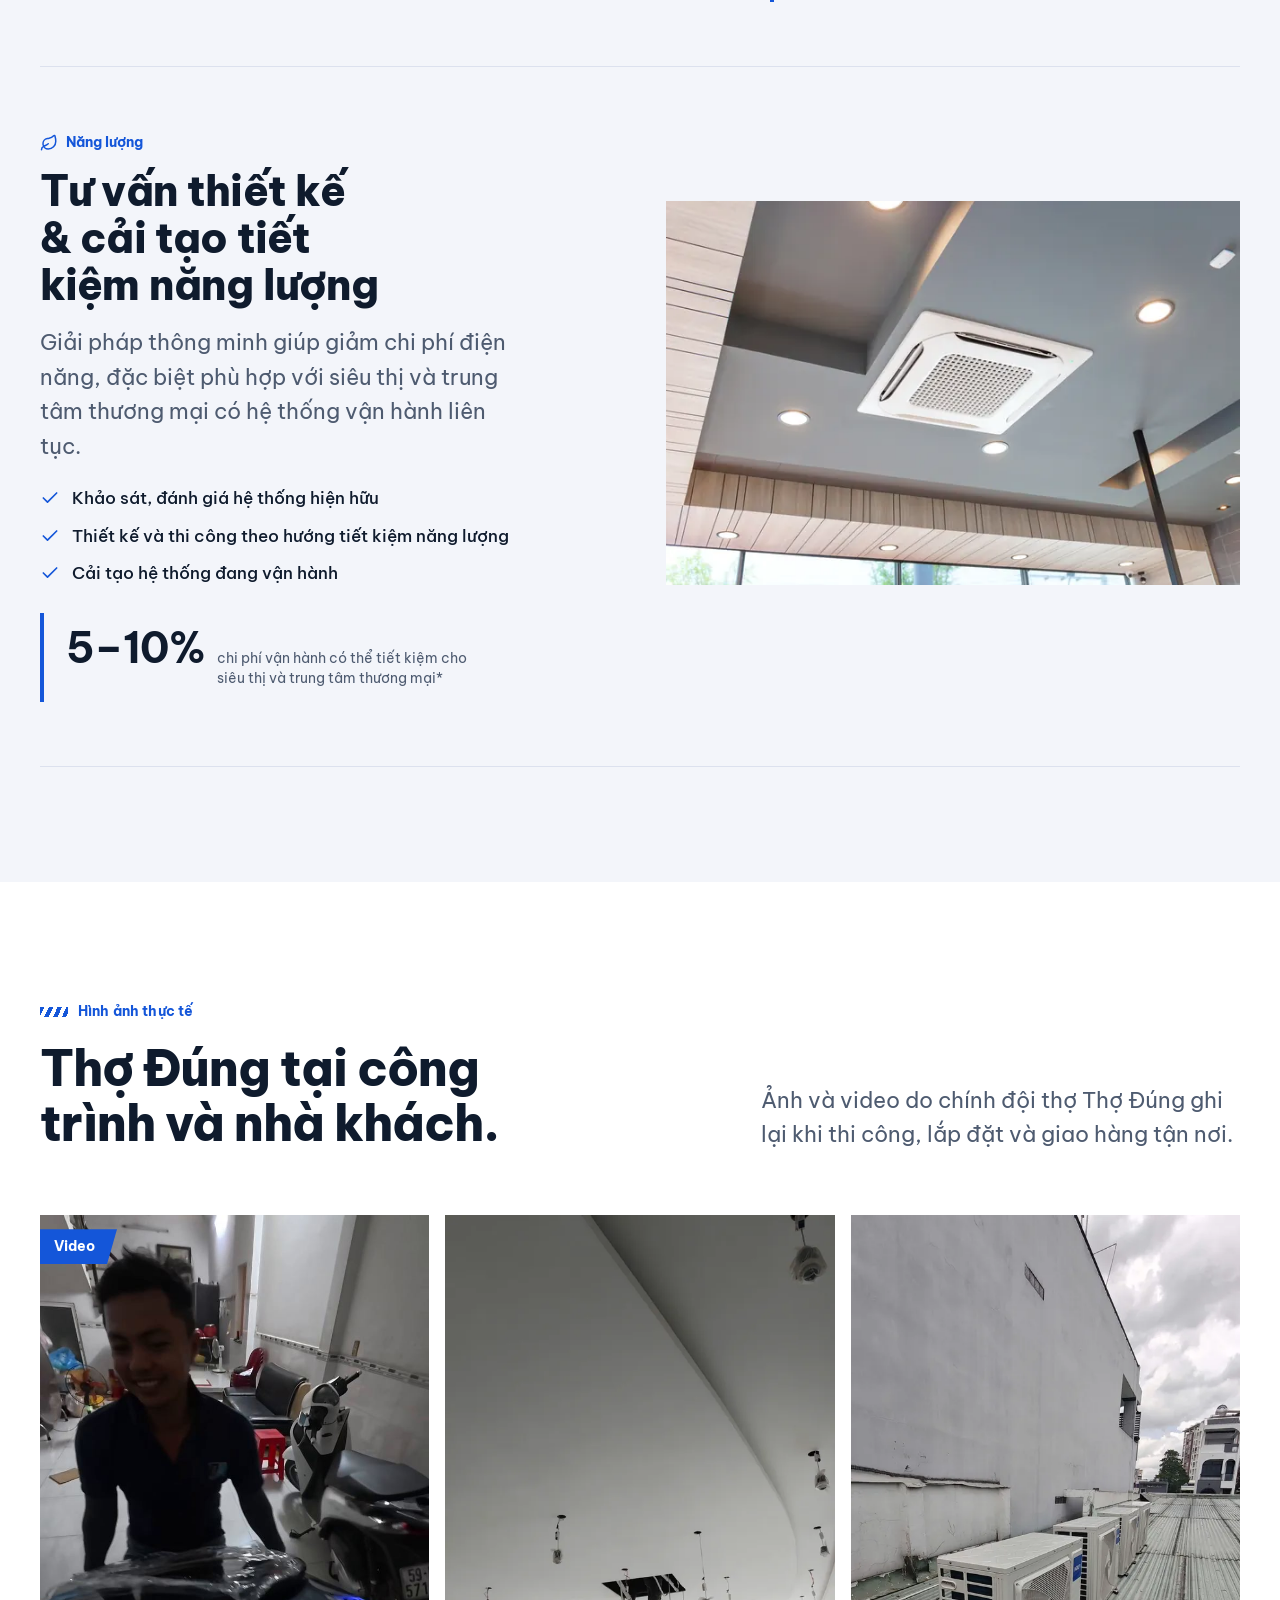
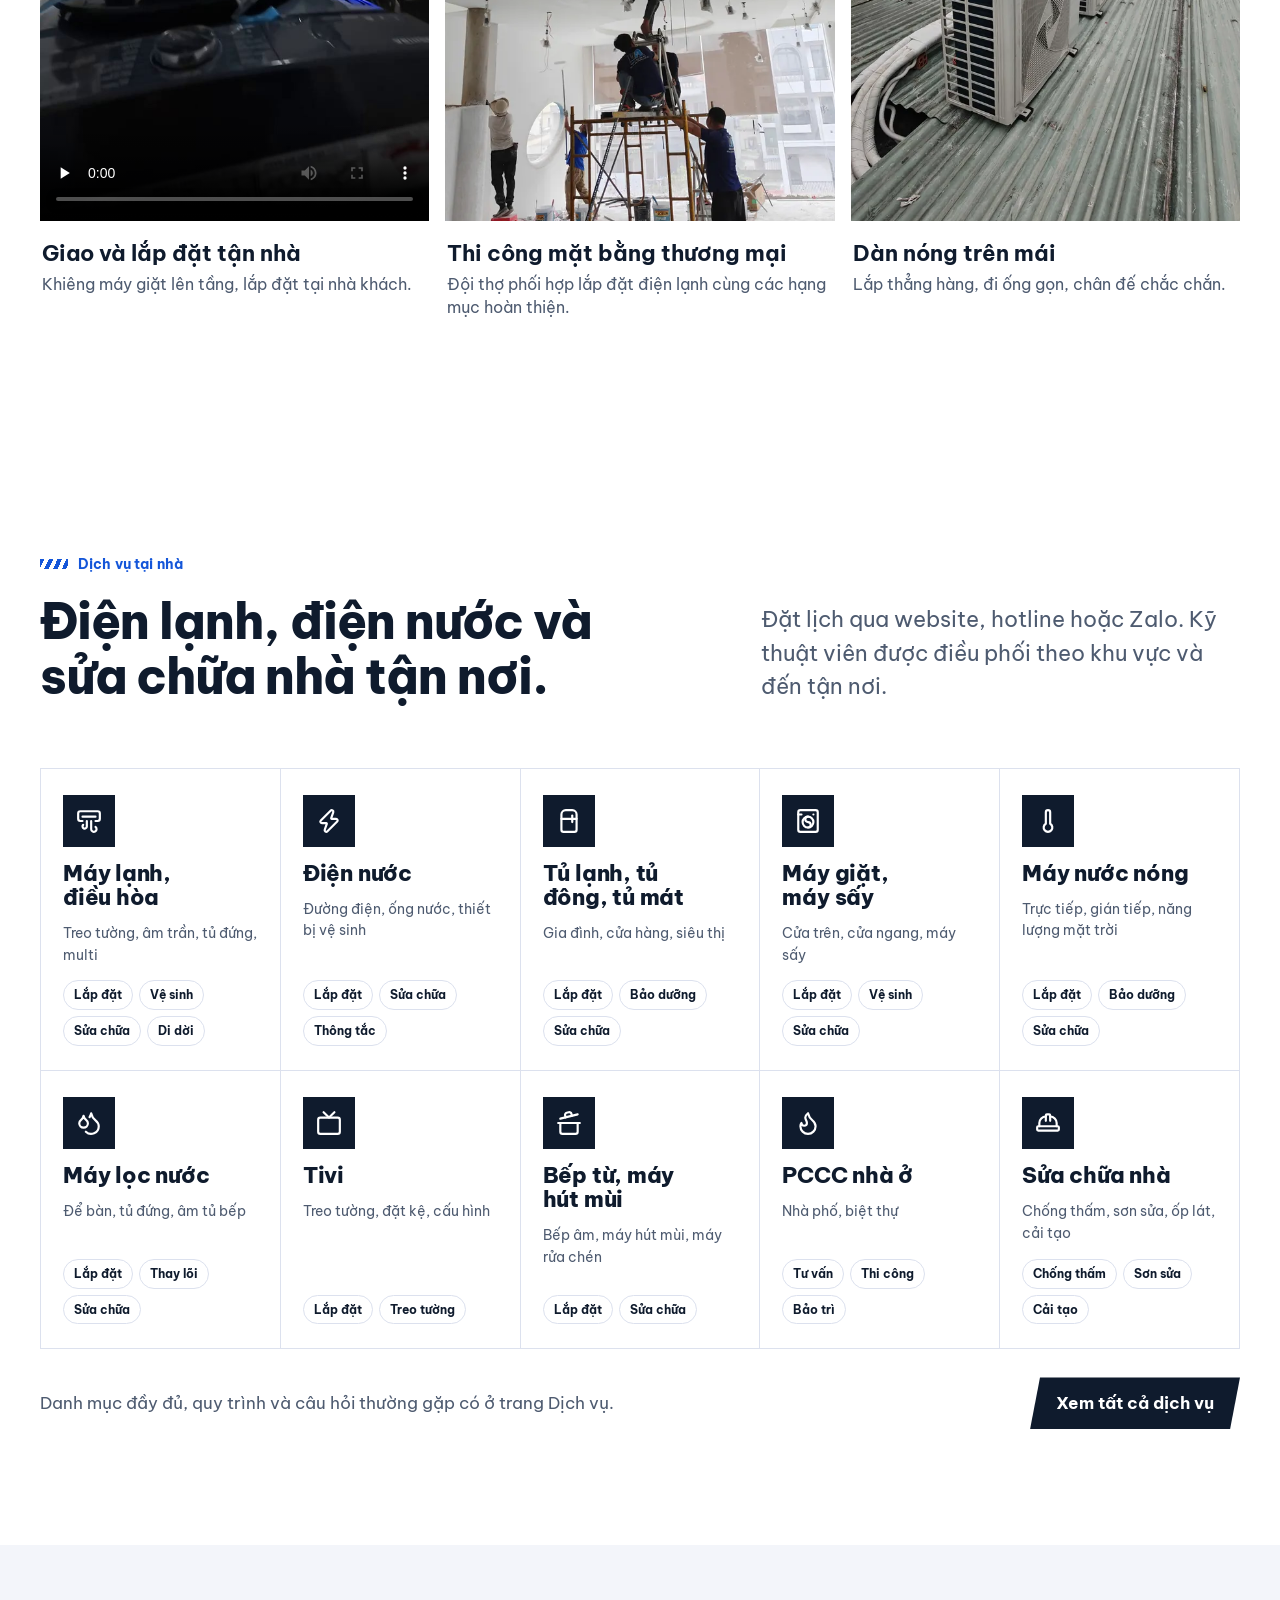
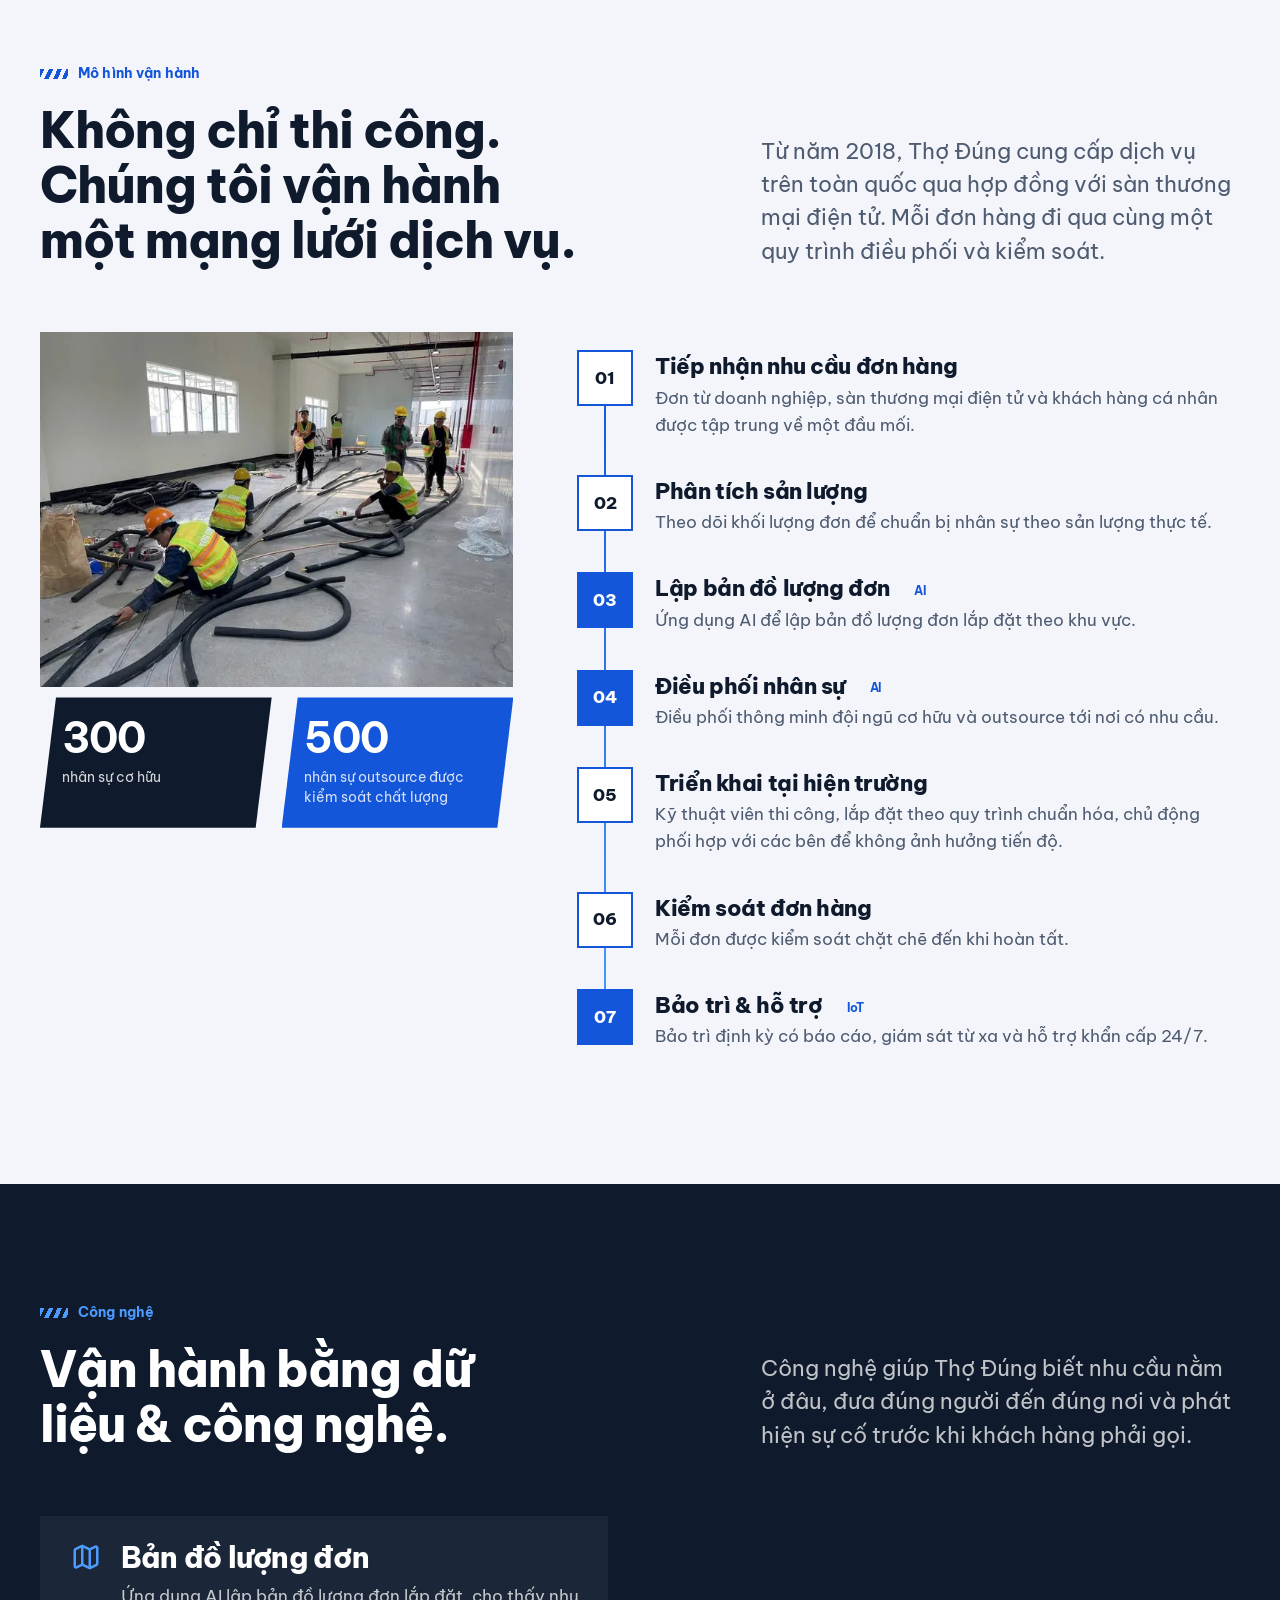
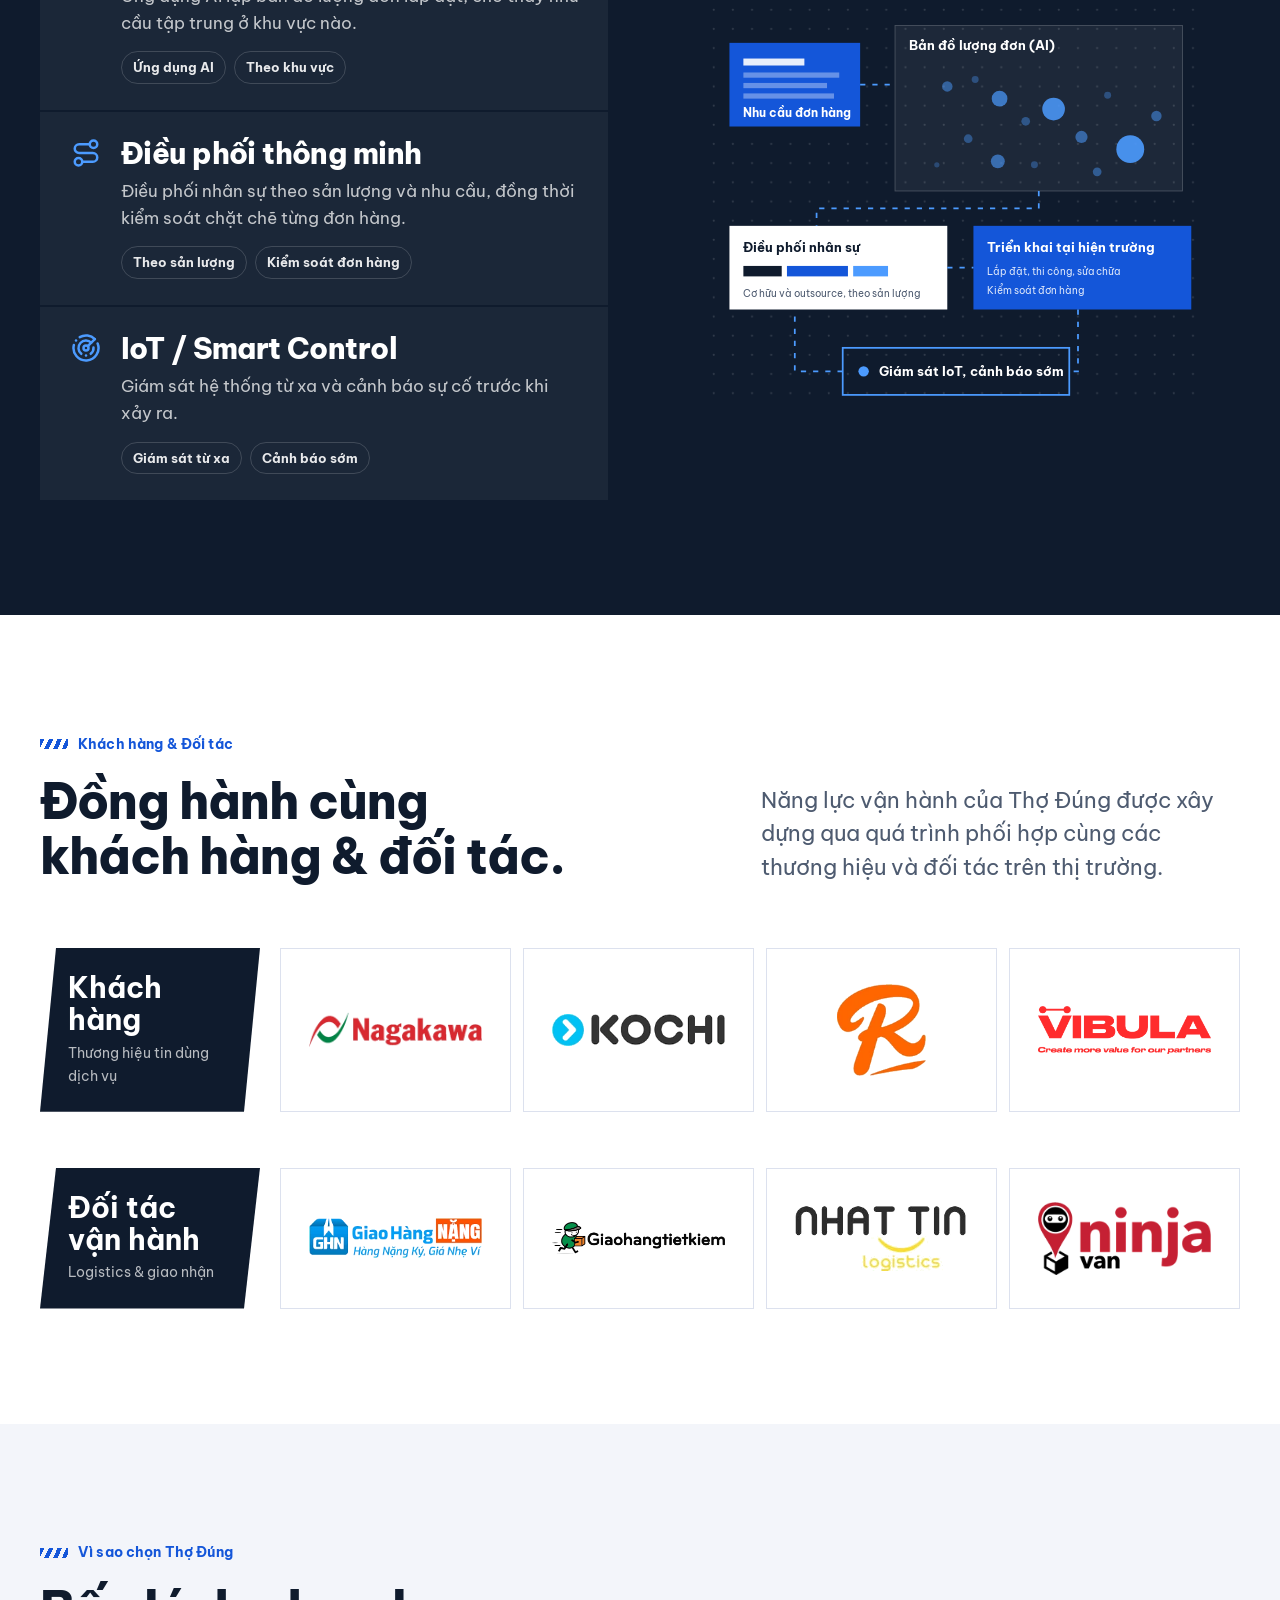
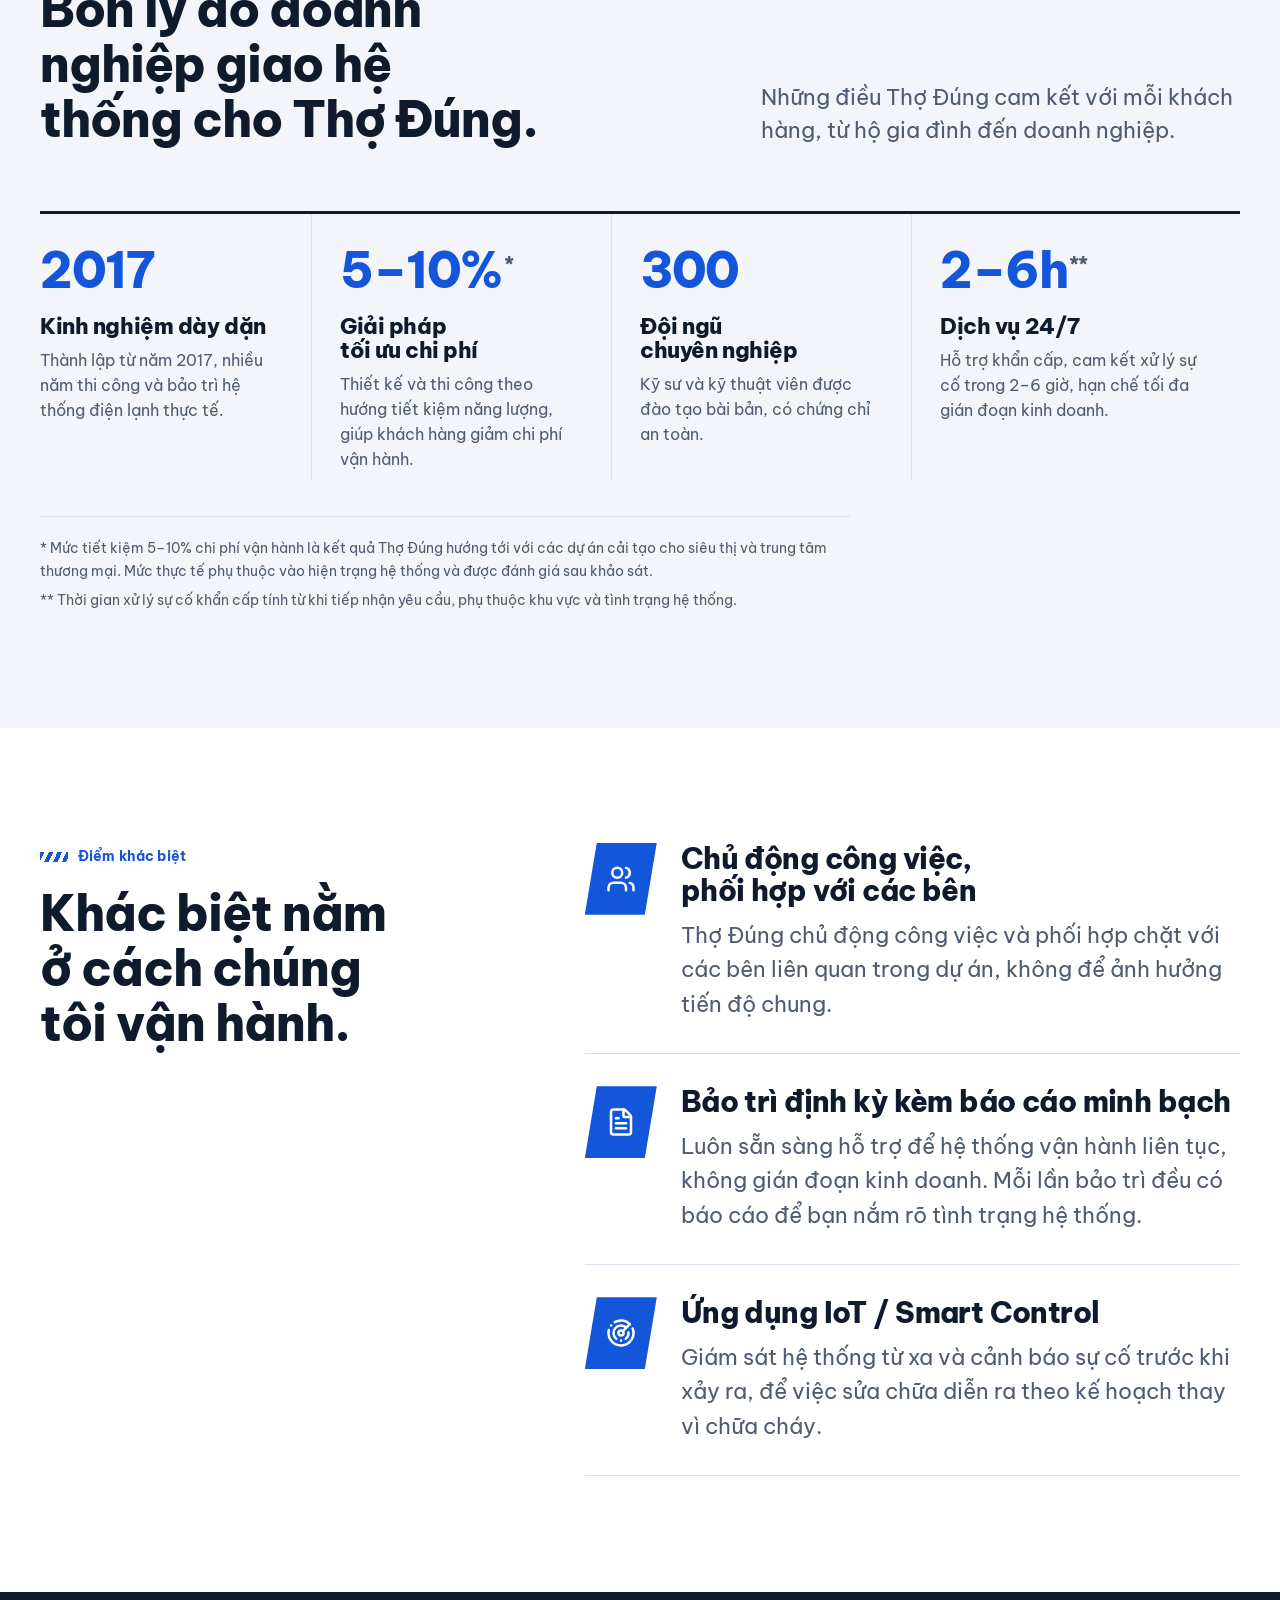
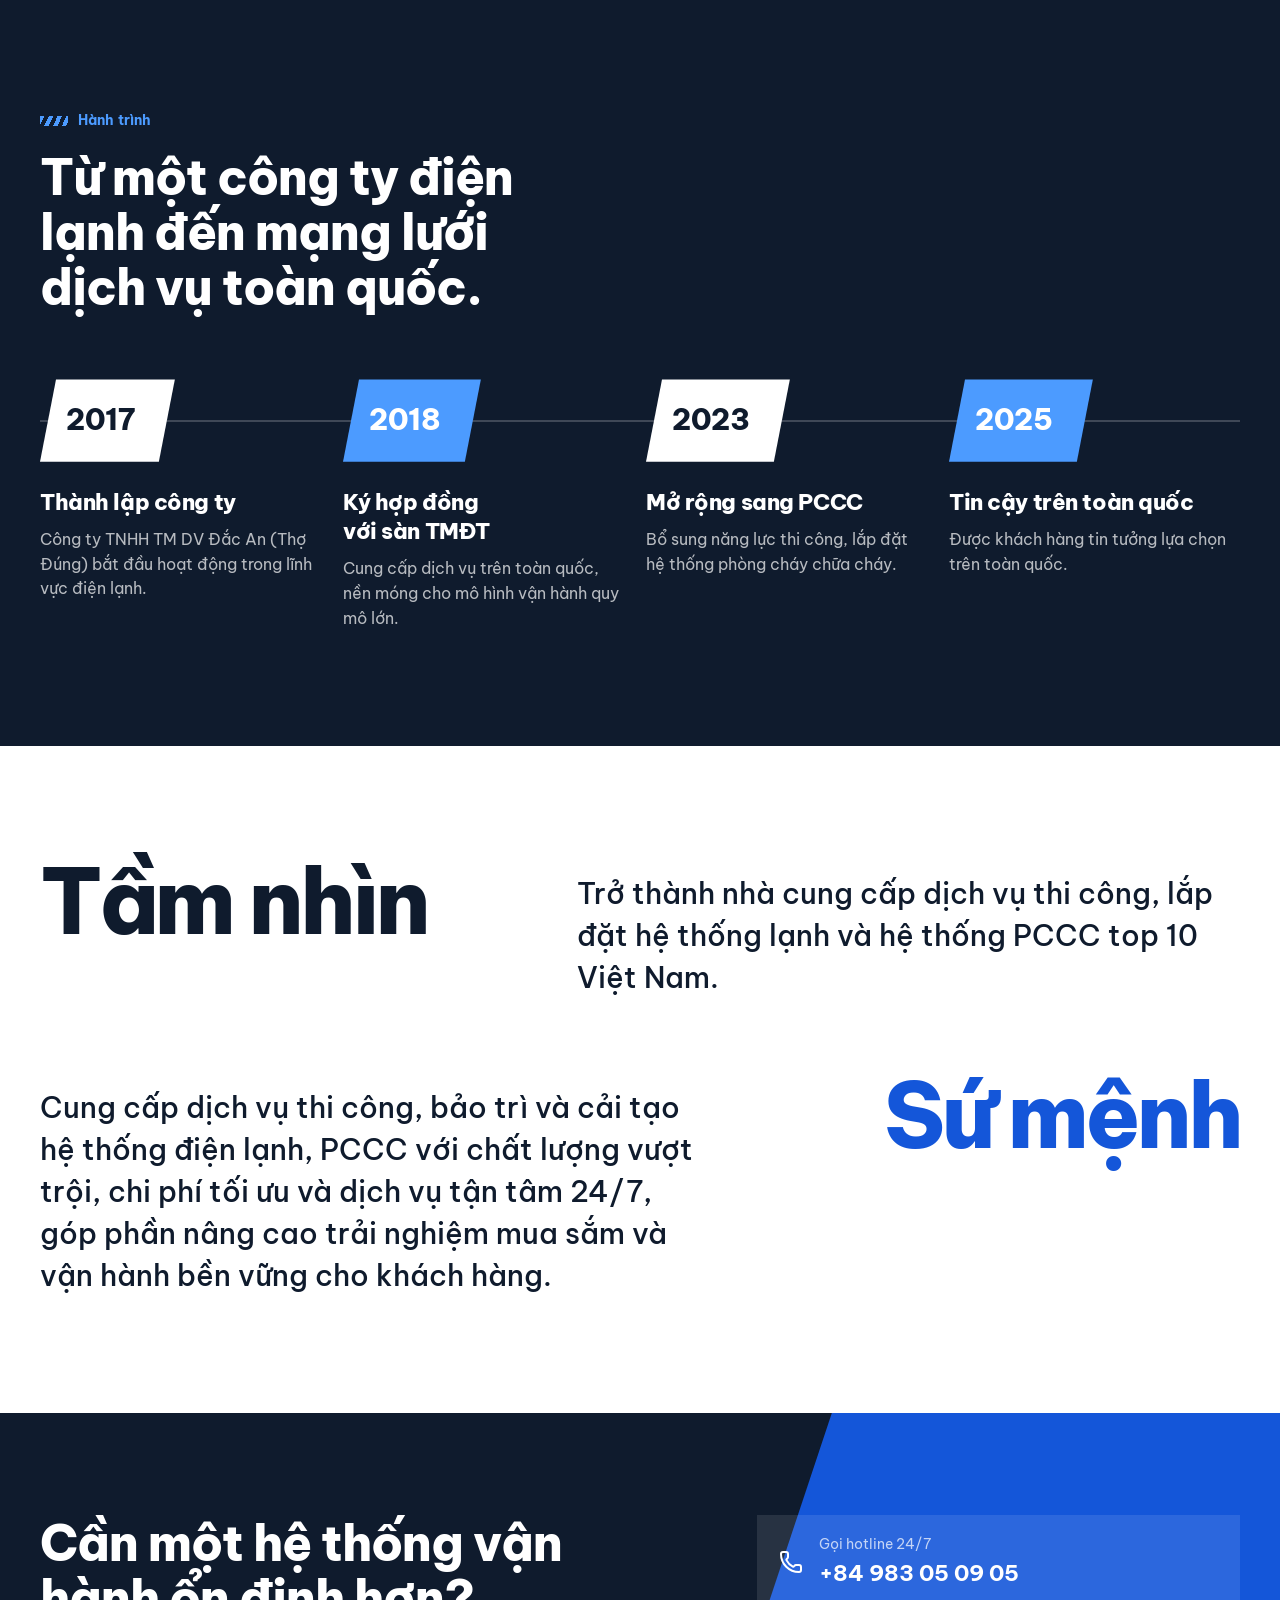
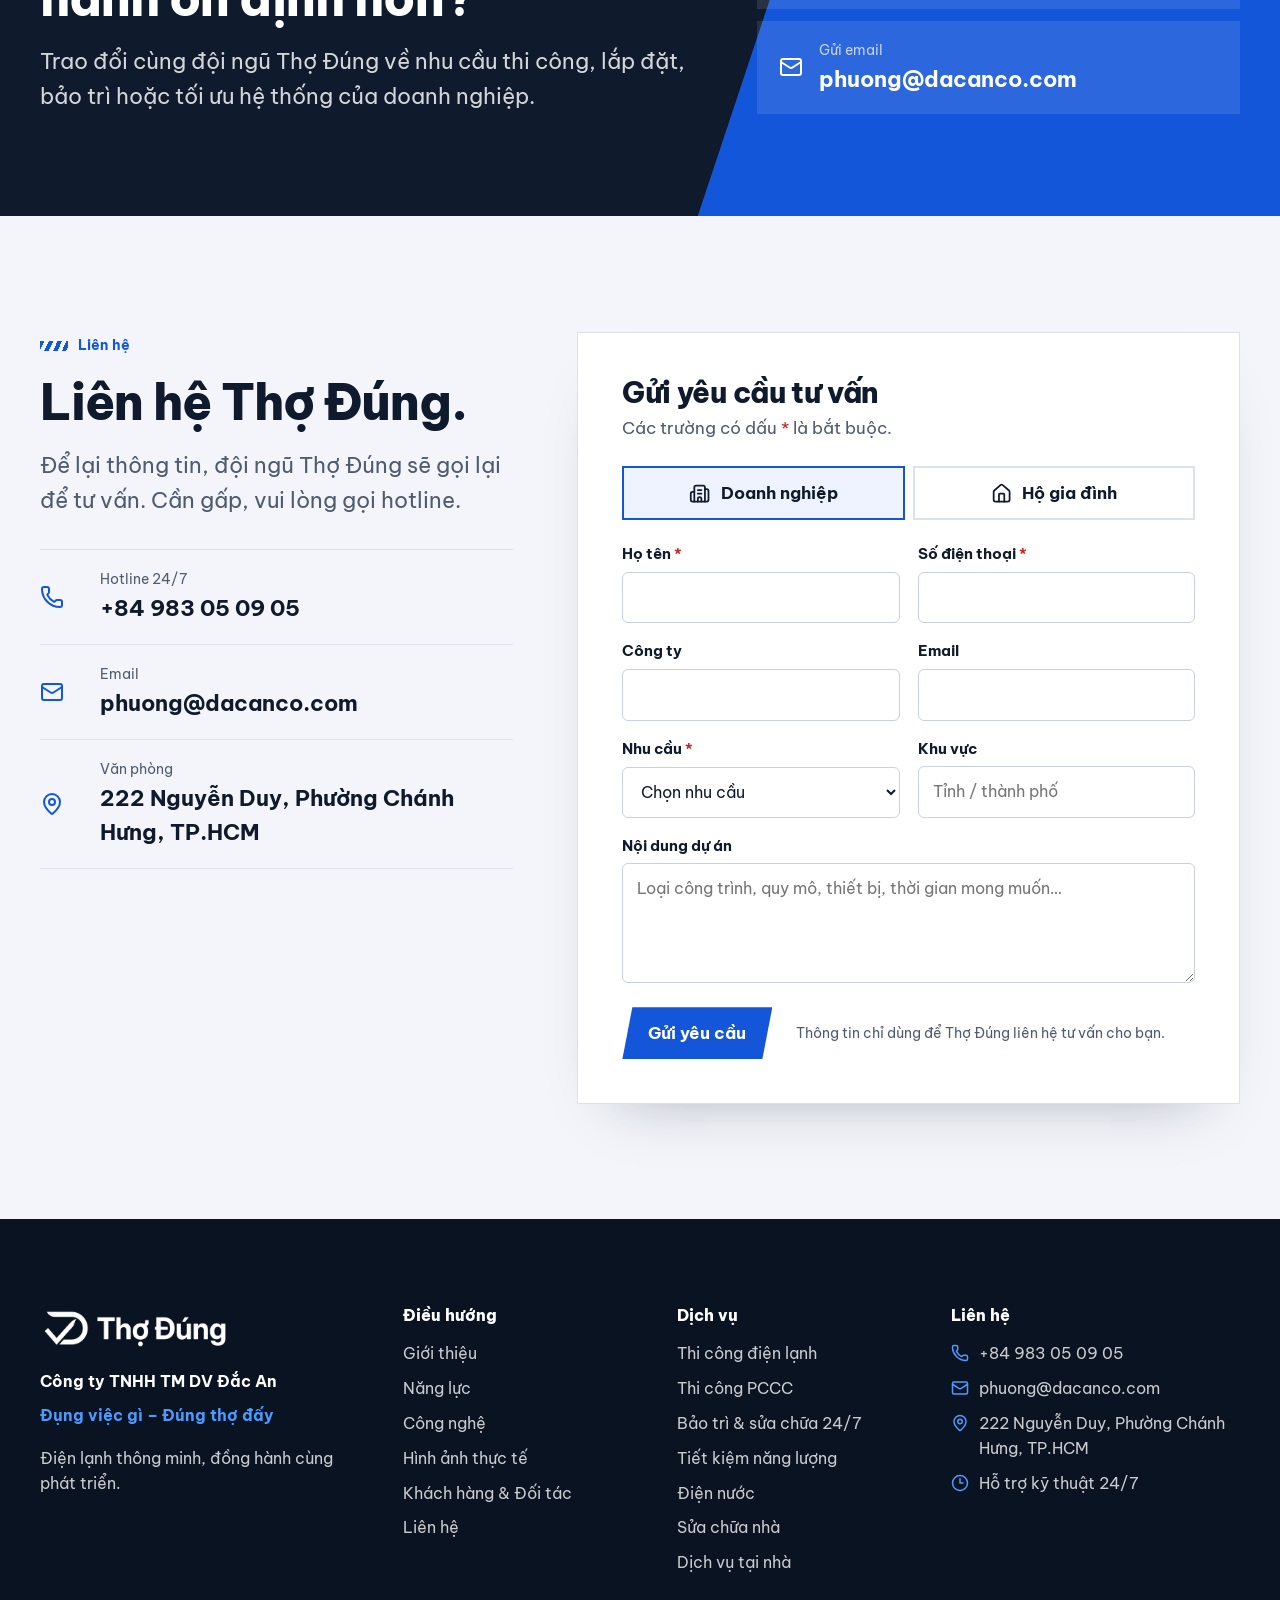
==== commit c5f39680: "Add files via upload" ====
--- a/index.html
+++ b/index.html
@@ -20,7 +20,7 @@
 <link rel="apple-touch-icon" href="/assets/img/apple-touch-icon.png">
 <link rel="manifest" href="/site.webmanifest">
 <link rel="preload" href="/assets/fonts/be-vietnam-pro-vietnamese-800-normal.woff2" as="font" type="font/woff2" crossorigin>
-<link rel="preload" as="image" href="/assets/img/photos/vrv-rooftop-1000.webp" imagesrcset="/assets/img/photos/vrv-rooftop-640.webp 640w, /assets/img/photos/vrv-rooftop-1000.webp 1000w, /assets/img/photos/vrv-rooftop-1800.webp 1800w" imagesizes="(max-width:1024px) 100vw, 50vw">
+<link rel="preload" as="image" href="/assets/img/photos/thuc-te-lap-am-tran-600.webp" imagesrcset="/assets/img/photos/thuc-te-lap-am-tran-600.webp 600w, /assets/img/photos/thuc-te-lap-am-tran-1125.webp 1125w" imagesizes="(max-width:1024px) 100vw, 50vw">
 <link rel="stylesheet" href="/assets/css/style.css">
 <script type="application/ld+json">
 {
@@ -31,7 +31,7 @@
   "slogan":"Đụng việc gì – Đúng thợ đấy",
   "url":"https://www.thodung.co/",
   "logo":"https://www.thodung.co/assets/img/logos/thodung.png",
-  "image":"https://www.thodung.co/assets/img/photos/vrv-rooftop-1800.webp",
+  "image":"https://www.thodung.co/assets/img/photos/thuc-te-lap-am-tran-1125.webp",
   "telephone":"+84983050905",
   "email":"phuong@dacanco.com",
   "foundingDate":"2017",
@@ -90,6 +90,7 @@
       <a href="/dich-vu/">Dịch vụ</a>
       <a href="#nang-luc" data-close>Năng lực vận hành</a>
       <a href="#cong-nghe" data-close>Công nghệ</a>
+      <a href="/#thuc-te" data-close>Hình ảnh thực tế</a>
       <a href="#doi-tac" data-close>Khách hàng &amp; Đối tác</a>
       <a href="#hanh-trinh" data-close>Hành trình</a>
       <a href="#lien-he" data-close>Liên hệ</a>
@@ -107,9 +108,16 @@
 <section class="hero" aria-labelledby="hero-title">
   <div class="wrap hero__grid">
     <div class="hero__copy">
-      <p class="kicker">Đụng việc gì – Đúng thợ đấy</p>
-      <h1 id="hero-title" class="hero__title--list">Điện&nbsp;lạnh, Điện&nbsp;nước, PCCC, Máy&nbsp;lọc&nbsp;nước, Sửa&nbsp;chữa&nbsp;nhà <span class="line2">trên toàn quốc.</span></h1>
-      <p class="hero__lead">Thợ Đúng thi công, lắp đặt, bảo trì và sửa chữa điện lạnh, điện nước, PCCC, máy lọc nước và nhà ở cho doanh nghiệp và hộ gia đình, với đội ngũ 300 nhân sự cơ hữu và năng lực 1.000 đơn lắp đặt mỗi ngày.</p>
+      <p class="kicker">Dịch vụ kỹ thuật tận nơi, toàn quốc</p>
+      <h1 id="hero-title">Đụng việc gì –<span class="line2">Đúng thợ đấy.</span></h1>
+      <ul class="hero__svcs" aria-label="Lĩnh vực dịch vụ">
+        <li><a href="/dich-vu/#may-lanh"><svg class="ic" aria-hidden="true"><use href="/assets/img/icons.svg#i-snowflake"/></svg>Điện lạnh</a></li>
+        <li><a href="/dich-vu/#dien-nuoc"><svg class="ic" aria-hidden="true"><use href="/assets/img/icons.svg#i-zap"/></svg>Điện nước</a></li>
+        <li><a href="/dich-vu/#pccc"><svg class="ic" aria-hidden="true"><use href="/assets/img/icons.svg#i-flame"/></svg>PCCC</a></li>
+        <li><a href="/dich-vu/#may-loc-nuoc"><svg class="ic" aria-hidden="true"><use href="/assets/img/icons.svg#i-droplets"/></svg>Máy lọc nước</a></li>
+        <li><a href="/dich-vu/#sua-chua-nha"><svg class="ic" aria-hidden="true"><use href="/assets/img/icons.svg#i-hard-hat"/></svg>Sửa chữa nhà</a></li>
+      </ul>
+      <p class="hero__lead">Thi công, lắp đặt, bảo trì và sửa chữa cho doanh nghiệp và hộ gia đình. <strong>300</strong> nhân sự cơ hữu, <strong>1.000</strong> đơn lắp đặt mỗi ngày.</p>
       <div class="hero__actions">
         <a class="btn" href="#lien-he">Nhận tư vấn dự án</a>
         <a class="btn btn--ghost" href="/dich-vu/#dat-lich">Đặt lịch dịch vụ tại nhà</a>
@@ -121,10 +129,10 @@
     </div>
     <div class="hero__media">
       <picture>
-        <source type="image/webp" srcset="/assets/img/photos/vrv-rooftop-640.webp 640w, /assets/img/photos/vrv-rooftop-1000.webp 1000w, /assets/img/photos/vrv-rooftop-1800.webp 1800w" sizes="(max-width:1024px) 100vw, 50vw">
-        <img src="/assets/img/photos/vrv-rooftop-640.jpg" alt="Cụm dàn nóng hệ thống VRV/VRF lắp đặt trên mái công trình" width="1844" height="1142" fetchpriority="high">
+        <source type="image/webp" srcset="/assets/img/photos/thuc-te-lap-am-tran-600.webp 600w, /assets/img/photos/thuc-te-lap-am-tran-1125.webp 1125w" sizes="(max-width:1024px) 100vw, 50vw">
+        <img src="/assets/img/photos/thuc-te-lap-am-tran-600.jpg" alt="Hai kỹ thuật viên Thợ Đúng lắp dàn lạnh âm trần cassette tại công trình" width="1125" height="2000" fetchpriority="high">
       </picture>
-      <p class="hero__caption tab"><strong>Hệ thống VRV/VRF</strong>Cụm dàn nóng trên mái công trình</p>
+      <p class="hero__caption tab"><strong>Ảnh thực tế công trình</strong>Lắp dàn lạnh âm trần cassette</p>
     </div>
   </div>
   </section>
@@ -255,8 +263,8 @@
     <article class="svc">
       <div class="svc__media">
         <picture>
-          <source type="image/webp" srcset="/assets/img/photos/technician-800.webp 800w, /assets/img/photos/technician-1600.webp 1600w" sizes="(max-width:1024px) 100vw, 50vw">
-          <img src="/assets/img/photos/technician-800.jpg" alt="Kỹ thuật viên kiểm tra dàn lạnh âm trần" width="1701" height="1135" loading="lazy" decoding="async">
+          <source type="image/webp" srcset="/assets/img/photos/vrv-rooftop-640.webp 640w, /assets/img/photos/vrv-rooftop-1000.webp 1000w, /assets/img/photos/vrv-rooftop-1800.webp 1800w" sizes="(max-width:1024px) 100vw, 50vw">
+          <img src="/assets/img/photos/vrv-rooftop-640.jpg" alt="Cụm dàn nóng hệ thống VRV/VRF trên mái công trình" width="1844" height="1142" loading="lazy" decoding="async">
         </picture>
       </div>
       <div class="svc__body">
@@ -291,6 +299,48 @@
         <div class="svc__metric"><b>5–10%</b><span>chi phí vận hành có thể tiết kiệm cho siêu thị và trung tâm thương mại*</span></div>
       </div>
     </article>
+  </div>
+</section>
+
+<!-- REAL WORK -->
+<section class="section" id="thuc-te" aria-labelledby="real-title">
+  <div class="wrap">
+    <div class="section-head">
+      <div>
+        <p class="kicker">Hình ảnh thực tế</p>
+        <h2 id="real-title">Thợ Đúng tại công trình và nhà khách.</h2>
+      </div>
+      <p>Ảnh và video do chính đội thợ Thợ Đúng ghi lại khi thi công, lắp đặt và giao hàng tận nơi.</p>
+    </div>
+    <div class="reel">
+      <figure class="reel__item">
+        <div class="reel__media">
+          <video controls playsinline preload="none" poster="/assets/img/photos/video-poster.jpg" aria-label="Video: đội thợ Thợ Đúng khiêng máy giặt lên tầng cho khách">
+            <source src="/assets/video/thodung-van-chuyen.mp4" type="video/mp4">
+          </video>
+          <span class="reel__tag">Video</span>
+        </div>
+        <figcaption><strong>Giao và lắp đặt tận nhà</strong>Khiêng máy giặt lên tầng, lắp đặt tại nhà khách.</figcaption>
+      </figure>
+      <figure class="reel__item">
+        <div class="reel__media">
+          <picture>
+            <source type="image/webp" srcset="/assets/img/photos/thuc-te-doi-thi-cong-600.webp 600w, /assets/img/photos/thuc-te-doi-thi-cong-1125.webp 1125w" sizes="(max-width:640px) 80vw, 33vw">
+            <img src="/assets/img/photos/thuc-te-doi-thi-cong-600.jpg" alt="Đội thợ Thợ Đúng trên giàn giáo thi công điện lạnh tại mặt bằng thương mại" width="1125" height="2000" loading="lazy" decoding="async">
+          </picture>
+        </div>
+        <figcaption><strong>Thi công mặt bằng thương mại</strong>Đội thợ phối hợp lắp đặt điện lạnh cùng các hạng mục hoàn thiện.</figcaption>
+      </figure>
+      <figure class="reel__item">
+        <div class="reel__media">
+          <picture>
+            <source type="image/webp" srcset="/assets/img/photos/thuc-te-dan-nong-mai-600.webp 600w, /assets/img/photos/thuc-te-dan-nong-mai-1125.webp 1125w" sizes="(max-width:640px) 80vw, 33vw">
+            <img src="/assets/img/photos/thuc-te-dan-nong-mai-600.jpg" alt="Dãy dàn nóng máy lạnh Thợ Đúng lắp đặt gọn gàng trên mái tôn" width="1125" height="2000" loading="lazy" decoding="async">
+          </picture>
+        </div>
+        <figcaption><strong>Dàn nóng trên mái</strong>Lắp thẳng hàng, đi ống gọn, chân đế chắc chắn.</figcaption>
+      </figure>
+    </div>
   </div>
 </section>
 
@@ -711,6 +761,7 @@
           <li><a href="/#gioi-thieu">Giới thiệu</a></li>
           <li><a href="/#nang-luc">Năng lực</a></li>
           <li><a href="/#cong-nghe">Công nghệ</a></li>
+          <li><a href="/#thuc-te">Hình ảnh thực tế</a></li>
           <li><a href="/#doi-tac">Khách hàng &amp; Đối tác</a></li>
           <li><a href="/#lien-he">Liên hệ</a></li>
         </ul>
--- a/assets/css/style.css
+++ b/assets/css/style.css
@@ -143,16 +143,21 @@
 .hero__copy{position:relative;z-index:2;display:flex;flex-direction:column;justify-content:center;padding:clamp(48px,6vw,96px) clamp(24px,4vw,64px) clamp(48px,6vw,96px) 0}
 .hero h1{font-size:var(--step-5);line-height:1.04;letter-spacing:-.035em;color:var(--navy)}
 .hero h1 .line2{display:block;color:var(--blue)}
-.hero h1.hero__title--list{font-size:clamp(2.1rem,1.3rem + 2.3vw,3.4rem);line-height:1.08}
-
-.hero__lead{margin-top:26px;font-size:var(--step-1);color:var(--muted);max-width:44ch;line-height:1.6}
-.hero__actions{display:flex;flex-wrap:wrap;gap:14px;margin-top:36px}
+
+.hero__lead{margin-top:22px;font-size:var(--step-1);color:var(--muted);max-width:44ch;line-height:1.6}
+.hero__actions{display:flex;flex-wrap:wrap;gap:14px;margin-top:30px}
+.hero__svcs{display:flex;flex-wrap:wrap;gap:8px;margin-top:28px;max-width:560px}
+.hero__svcs a{display:inline-flex;align-items:center;gap:8px;min-height:44px;padding:0 16px 0 12px;border:1px solid var(--line);background:#fff;color:var(--navy);font-weight:700;font-size:.95rem;text-decoration:none;border-radius:var(--radius);transition:border-color .15s,color .15s,background-color .15s}
+.hero__svcs a .ic{width:20px;height:20px;color:var(--blue)}
+.hero__svcs a:hover{border-color:var(--blue);color:var(--blue);background:#EEF3FF}
+.hero__lead strong{color:var(--navy);font-weight:800}
+
 .hero__hotline{display:flex;align-items:center;gap:14px;margin-top:36px;padding-top:26px;border-top:1px solid var(--line);max-width:520px}
 .hero__hotline .badge{display:grid;place-items:center;width:48px;height:48px;background:var(--navy);color:#fff;flex:none}
 .hero__hotline small{display:block;color:var(--muted);font-size:var(--step--1)}
 .hero__hotline a{font-weight:800;font-size:var(--step-2);text-decoration:none;color:var(--navy);letter-spacing:-.01em}
 .hero__media{position:relative;margin-right:calc(-1 * max(var(--gutter),(100vw - var(--wrap))/2 + var(--gutter)))}
-.hero__media picture,.hero__media img{position:absolute;inset:0;width:100%;height:100%;object-fit:cover}
+.hero__media picture,.hero__media img{position:absolute;inset:0;width:100%;height:100%;object-fit:cover;object-position:50% 42%}
 .hero__media::before{content:"";position:absolute;inset:0;z-index:1;background:linear-gradient(90deg,rgba(255,255,255,1) 0,rgba(255,255,255,0) 22%)}
 .hero__media{clip-path:polygon(18% 0,100% 0,100% 100%,0 100%)}
 .hero__bars{position:absolute;left:0;right:0;bottom:0;height:18px;z-index:3;display:grid;grid-template-columns:5fr 2fr 4fr}
@@ -225,6 +230,16 @@
 .svc__media--panel .grid span{display:flex;flex-direction:column;gap:10px;padding:16px 14px;background:rgba(255,255,255,.08);font-weight:600;font-size:var(--step--1)}
 .svc__media--panel .grid .ic{color:var(--cyan);width:26px;height:26px}
 .svc__media .stamp{position:absolute;left:0;bottom:0;background:var(--navy);color:#fff;padding:12px 30px 12px 20px;font-weight:700;font-size:var(--step--1);clip-path:polygon(0 0,100% 0,calc(100% - 16px) 100%,0 100%)}
+
+/* ---------- Real work reel ---------- */
+.reel{display:grid;grid-template-columns:repeat(3,minmax(0,1fr));gap:16px}
+.reel__item{margin:0;display:flex;flex-direction:column;min-width:0}
+.reel__media{position:relative;aspect-ratio:9/14;max-width:100%;overflow:hidden;background:var(--navy)}
+.reel__media img,.reel__media video{width:100%;height:100%;object-fit:cover;display:block}
+.reel__media video{background:#000}
+.reel__tag{position:absolute;top:14px;left:0;background:var(--blue);color:#fff;font-weight:700;font-size:var(--step--1);padding:6px 22px 6px 14px;clip-path:polygon(0 0,100% 0,calc(100% - 10px) 100%,0 100%);pointer-events:none}
+.reel__item figcaption{padding:16px 2px 0;color:var(--muted);font-size:.97rem;line-height:1.5}
+.reel__item figcaption strong{display:block;color:var(--navy);font-size:var(--step-1);margin-bottom:4px}
 
 /* ---------- Home-service device grid ---------- */
 .devices{display:grid;grid-template-columns:repeat(5,minmax(0,1fr));border-top:1px solid var(--line);border-left:1px solid var(--line)}
@@ -407,7 +422,7 @@
 /* ---------- Page hero (inner pages) ---------- */
 .page-hero{background:var(--navy);color:#fff;position:relative;overflow:hidden}
 .page-hero .wrap{position:relative;z-index:1;display:grid;grid-template-columns:minmax(0,7fr) minmax(0,5fr);gap:40px;align-items:end;padding-block:clamp(56px,7vw,96px)}
-.page-hero::after{content:"";position:absolute;right:0;top:0;bottom:0;width:44%;background:url(../img/photos/technician-800.webp) center/cover;clip-path:polygon(22% 0,100% 0,100% 100%,0 100%);opacity:.95}
+.page-hero::after{content:"";position:absolute;right:0;top:0;bottom:0;width:44%;background:url(../img/photos/thuc-te-doi-thi-cong-1125.webp) center 78%/cover;clip-path:polygon(22% 0,100% 0,100% 100%,0 100%);opacity:.95}
 .page-hero::before{content:"";position:absolute;inset:0;z-index:1;background:linear-gradient(90deg,var(--navy) 50%,rgba(15,27,45,.2) 80%);pointer-events:none}
 .crumbs{display:flex;gap:8px;font-size:var(--step--1);color:rgba(255,255,255,.7);margin-bottom:20px}
 .crumbs a{text-decoration:none}
@@ -489,7 +504,8 @@
   .topbar__slogan{display:none}
   .hero__grid{grid-template-columns:1fr;min-height:0}
   .hero__copy{padding:48px 0 40px}
-  .hero__media{margin-right:calc(-1 * var(--gutter));margin-left:calc(-1 * var(--gutter));aspect-ratio:16/10;clip-path:polygon(0 8%,100% 0,100% 100%,0 100%)}
+  .hero__media{margin-right:calc(-1 * var(--gutter));margin-left:calc(-1 * var(--gutter));aspect-ratio:4/3;clip-path:polygon(0 8%,100% 0,100% 100%,0 100%)}
+  .hero__media img{object-position:50% 30%}
   .hero__media::before{background:linear-gradient(180deg,rgba(255,255,255,.5) 0,rgba(255,255,255,0) 18%)}
   .hero__caption{right:var(--gutter);bottom:30px}
   .section-head,.intro,.ops,.tech,.diff,.contact,.cta .wrap,.page-hero .wrap{grid-template-columns:1fr}
@@ -524,8 +540,8 @@
   .topbar{display:none}
   .brand img{height:34px}
   .hero h1{font-size:clamp(2.35rem,9.6vw,3.2rem)}
-  .hero h1.hero__title--list{font-size:clamp(1.9rem,7.6vw,2.5rem)}
   .hero__actions .btn{flex:1 1 100%}
+  .hero__svcs a{min-height:40px;padding:0 12px 0 10px;font-size:.9rem}
   .hero__caption{left:var(--gutter);right:var(--gutter);max-width:none;bottom:24px}
   .ledger__row{grid-template-columns:1fr 1fr;gap:6px}
   .ledger__label{grid-column:1 / -1;padding:12px 30px 12px 18px;justify-self:start;font-size:var(--step-0)}
@@ -535,6 +551,8 @@
   .ledger__row--text .ledger__cell{font-size:.95rem;min-height:0}
   .audience{grid-template-columns:1fr;padding:26px 22px}
   .devices{grid-template-columns:1fr 1fr}
+  .reel{grid-template-columns:none;grid-auto-flow:column;grid-auto-columns:80%;overflow-x:auto;scroll-snap-type:x mandatory;padding-bottom:8px}
+  .reel__item{scroll-snap-align:start}
   .device{padding:20px 16px}
   .device p{display:none}
   .logo-grid{grid-template-columns:repeat(2,minmax(0,1fr));gap:8px}
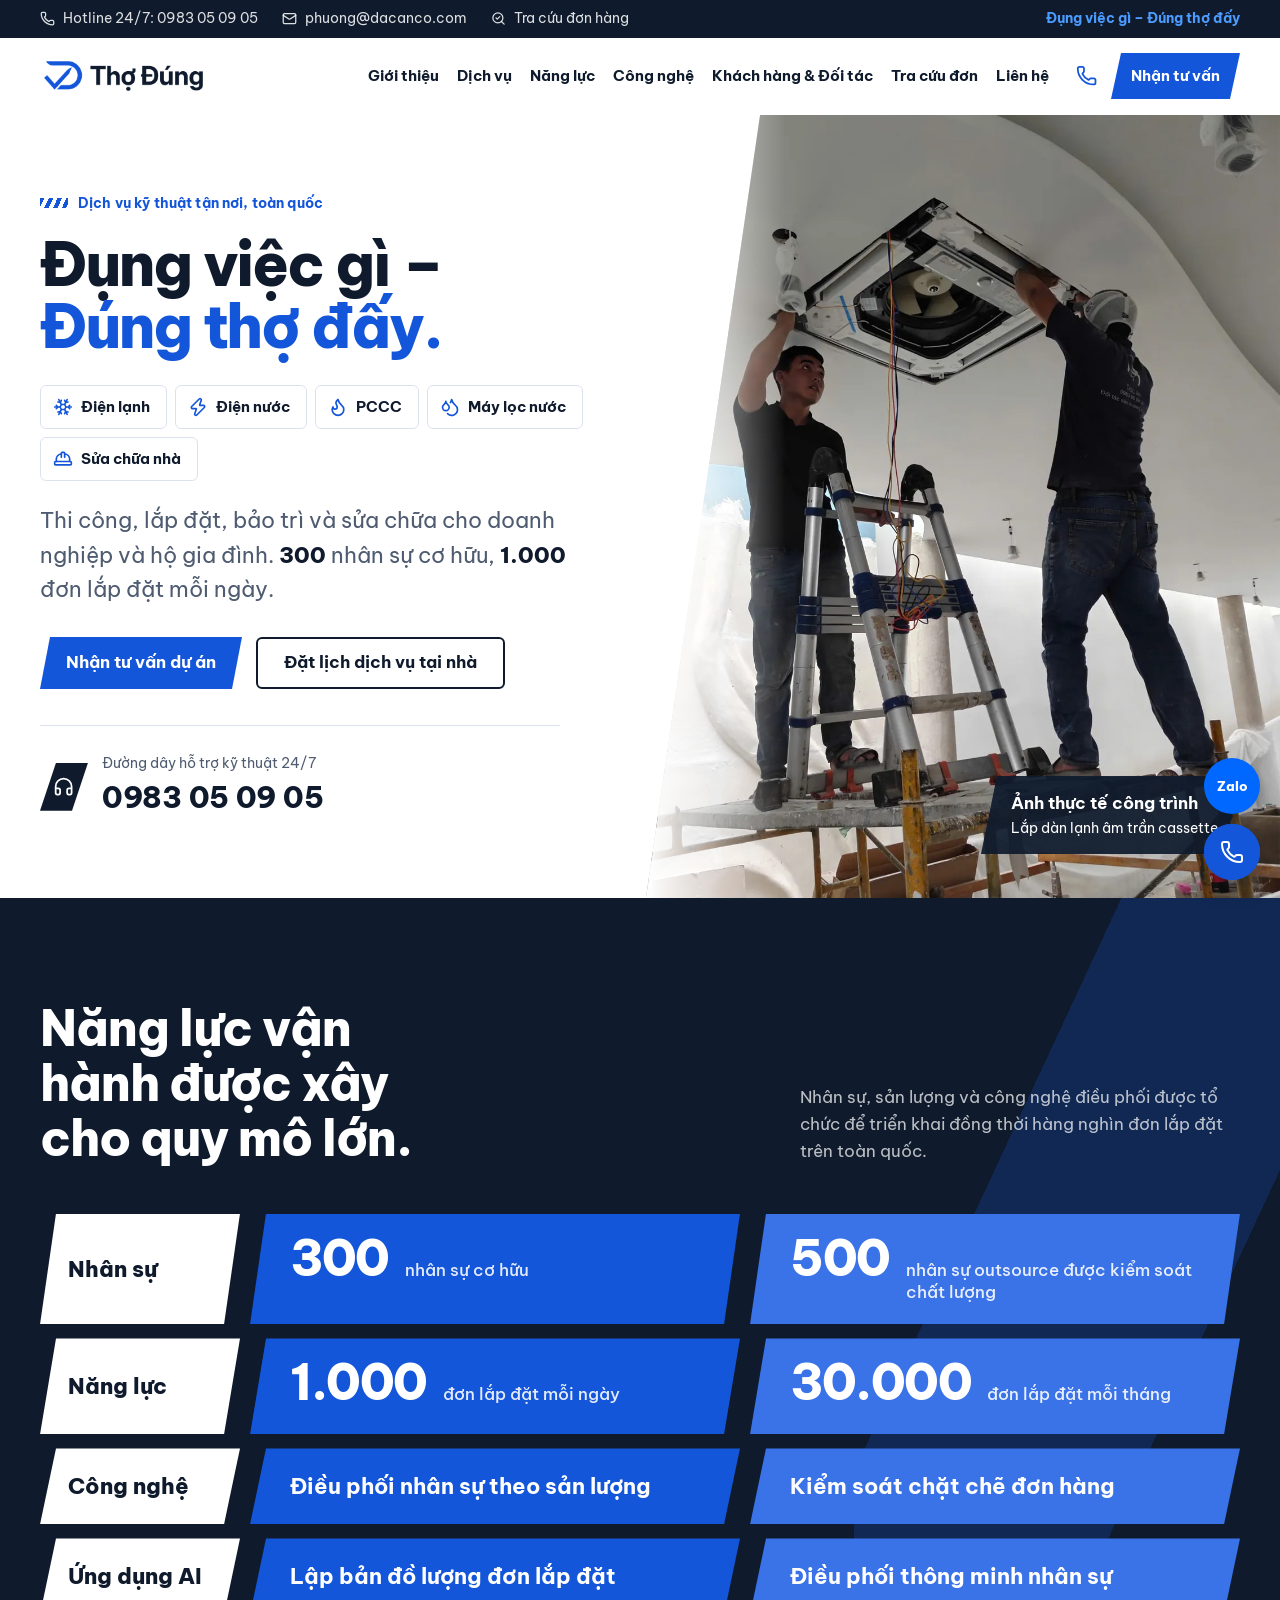
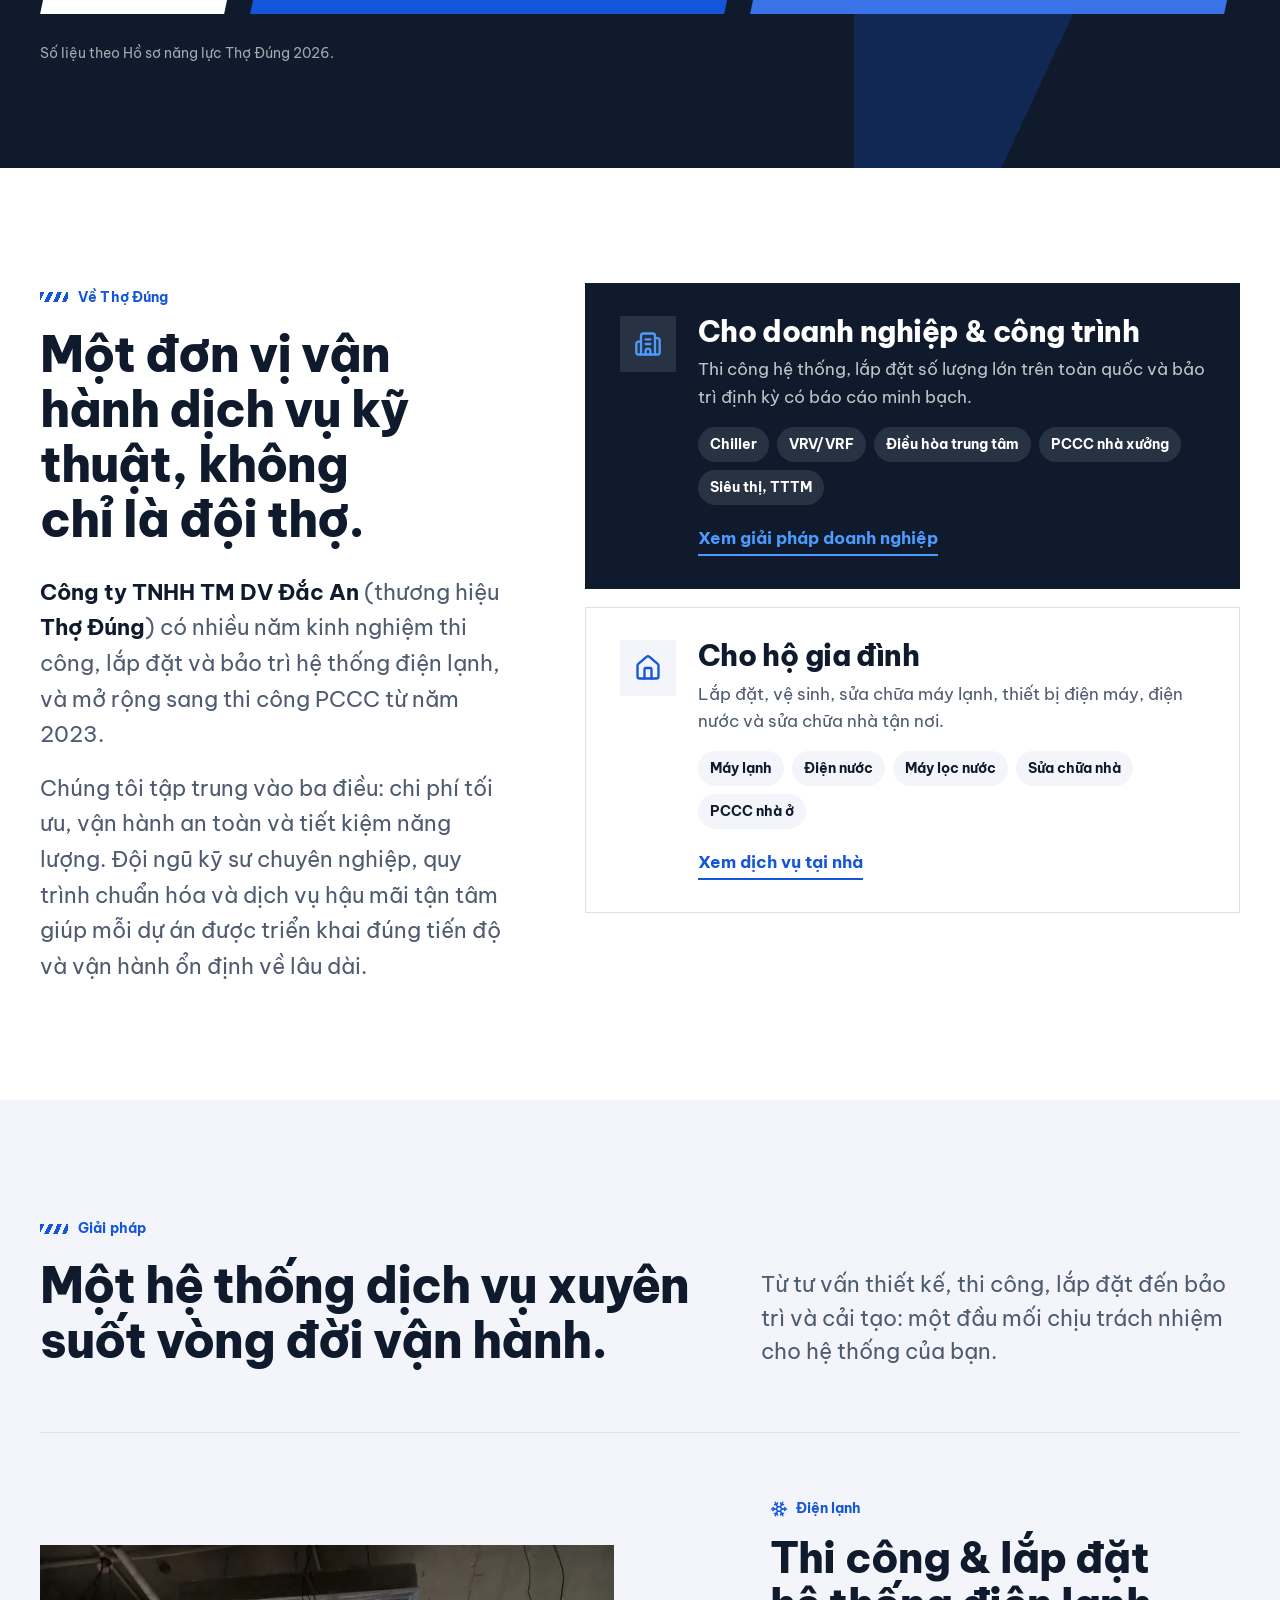
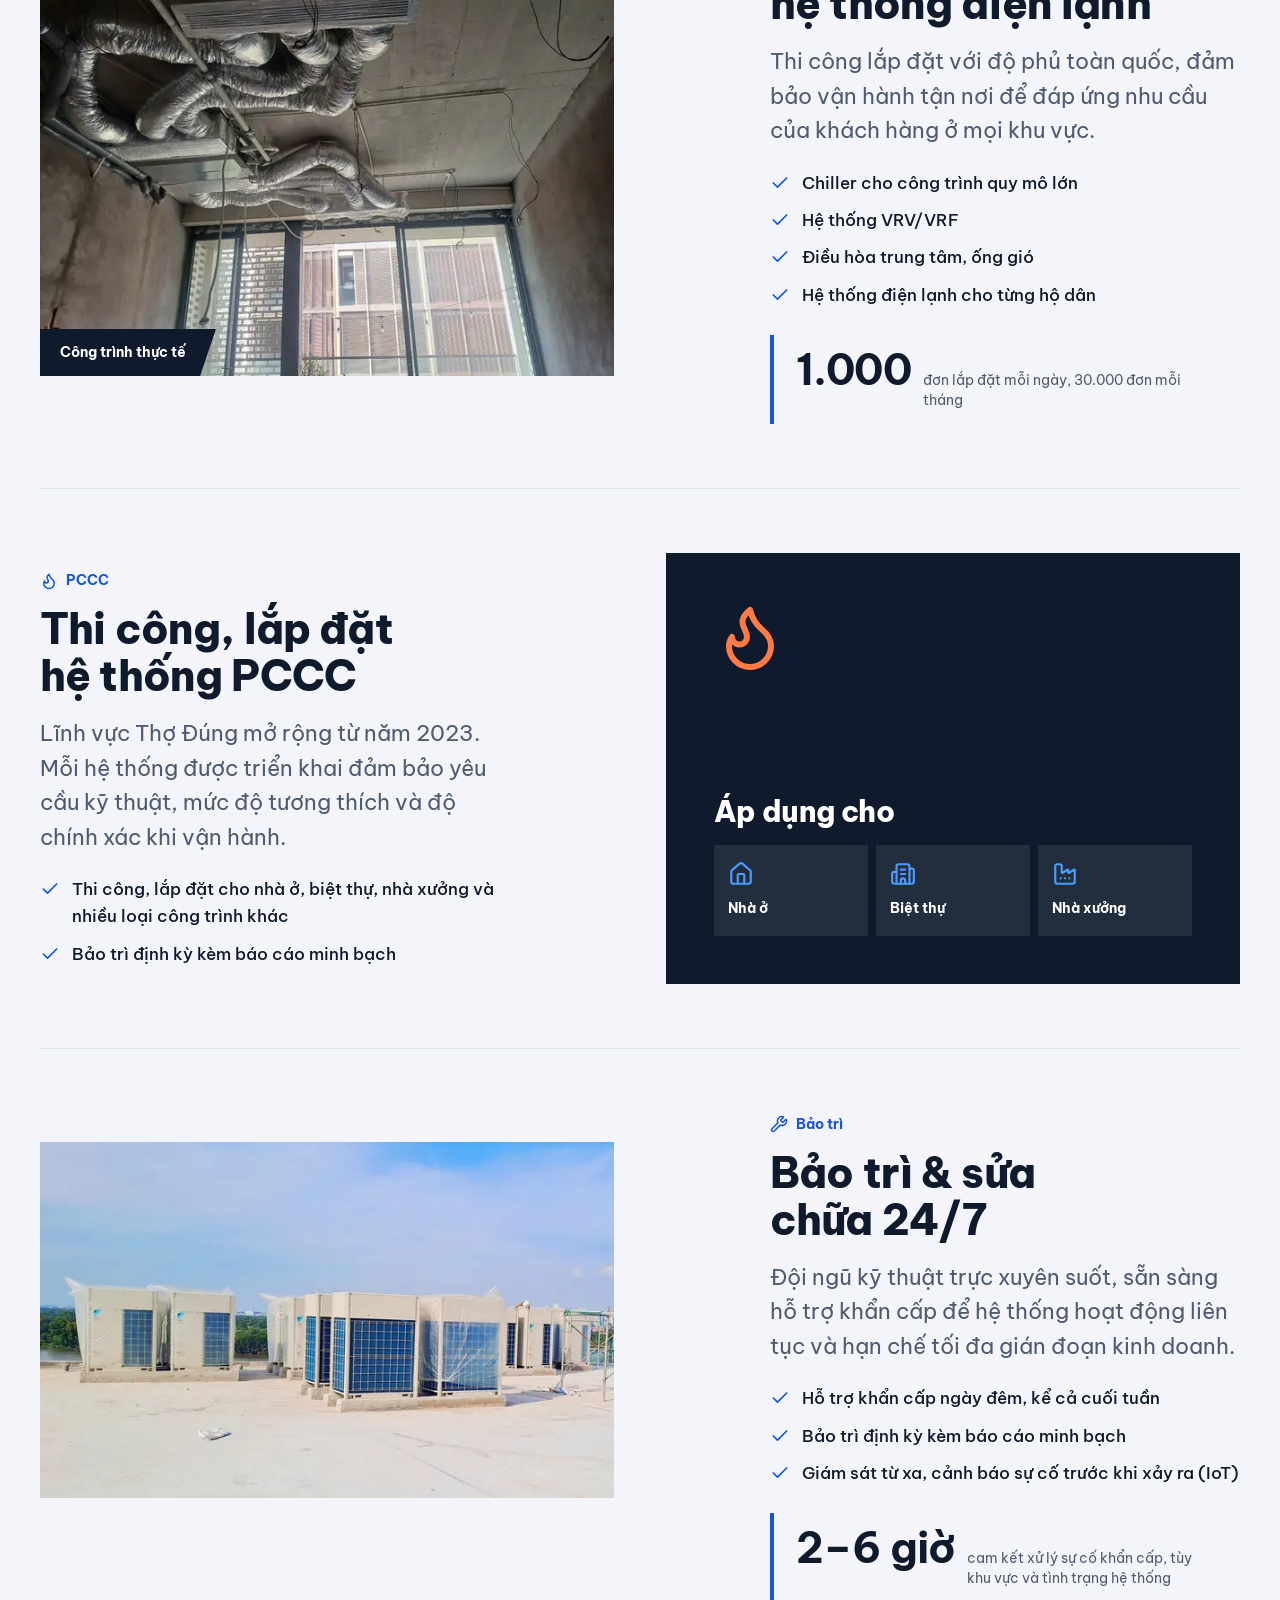
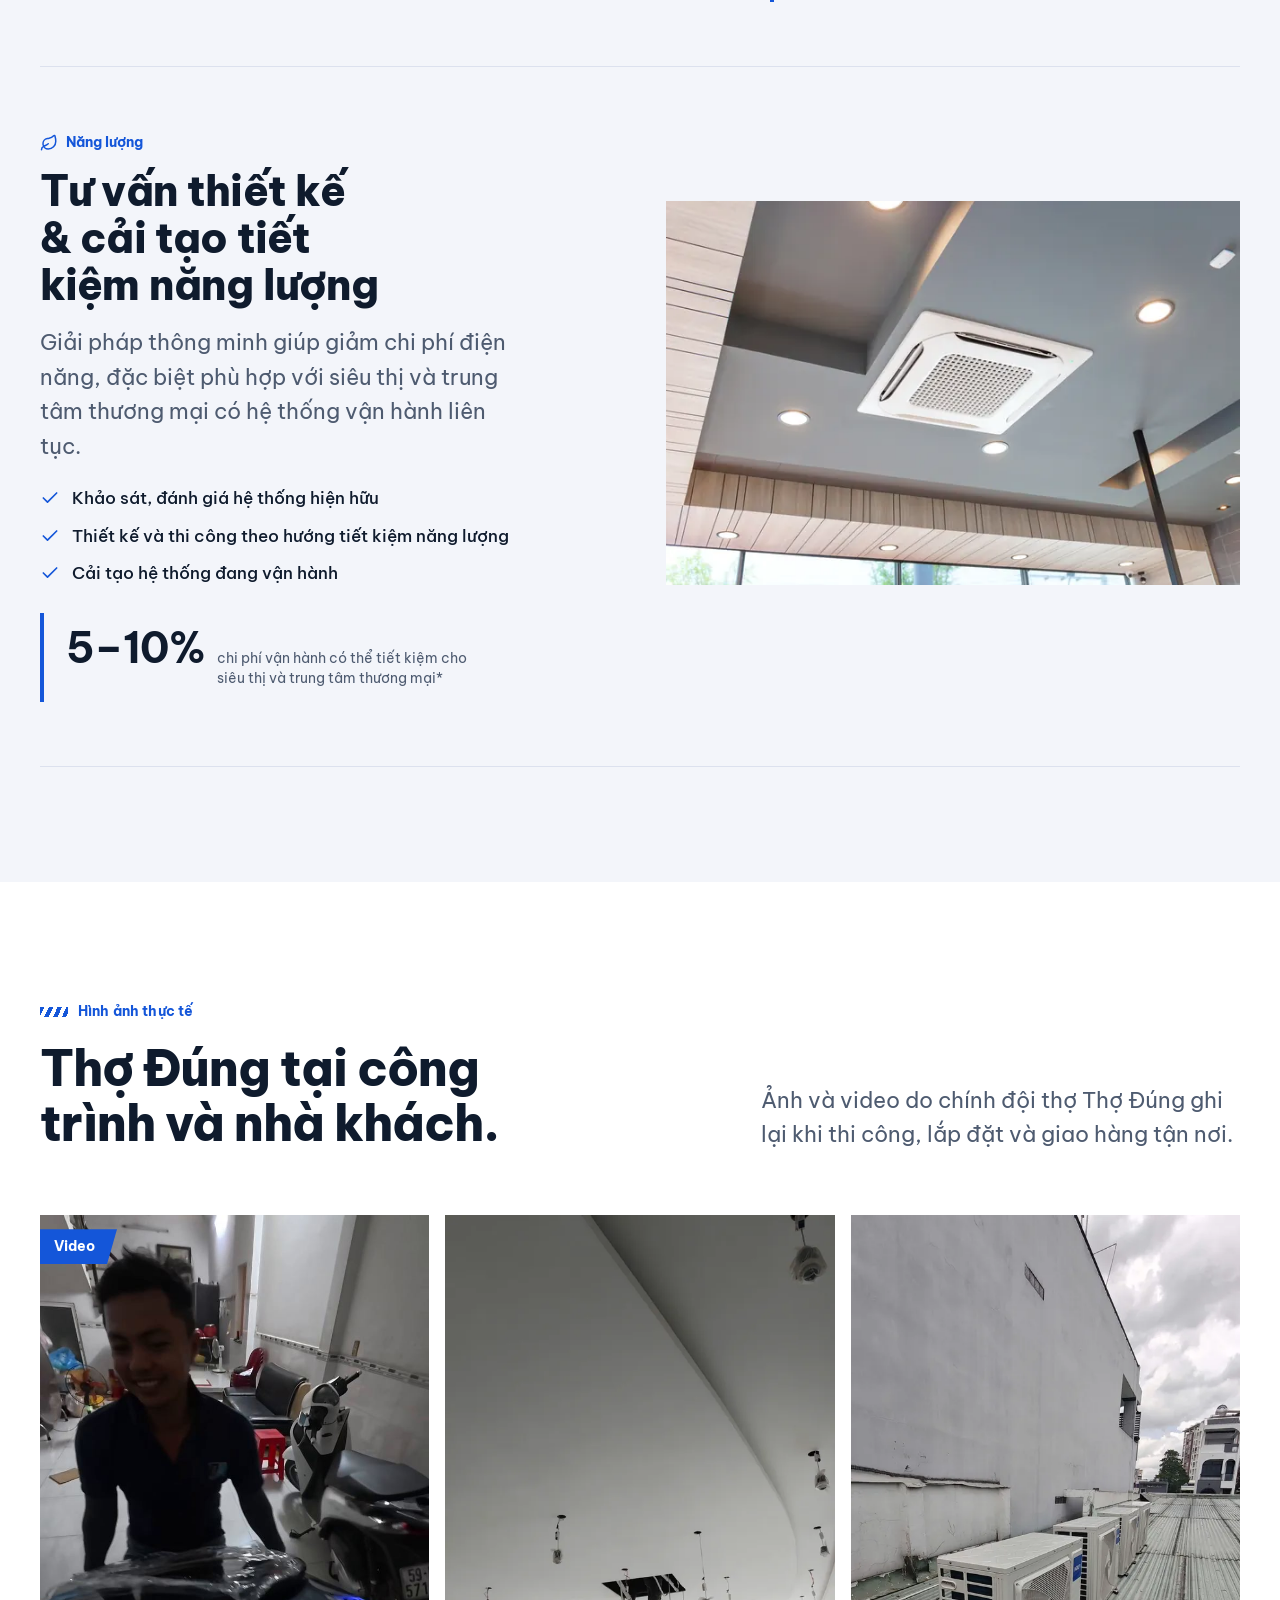
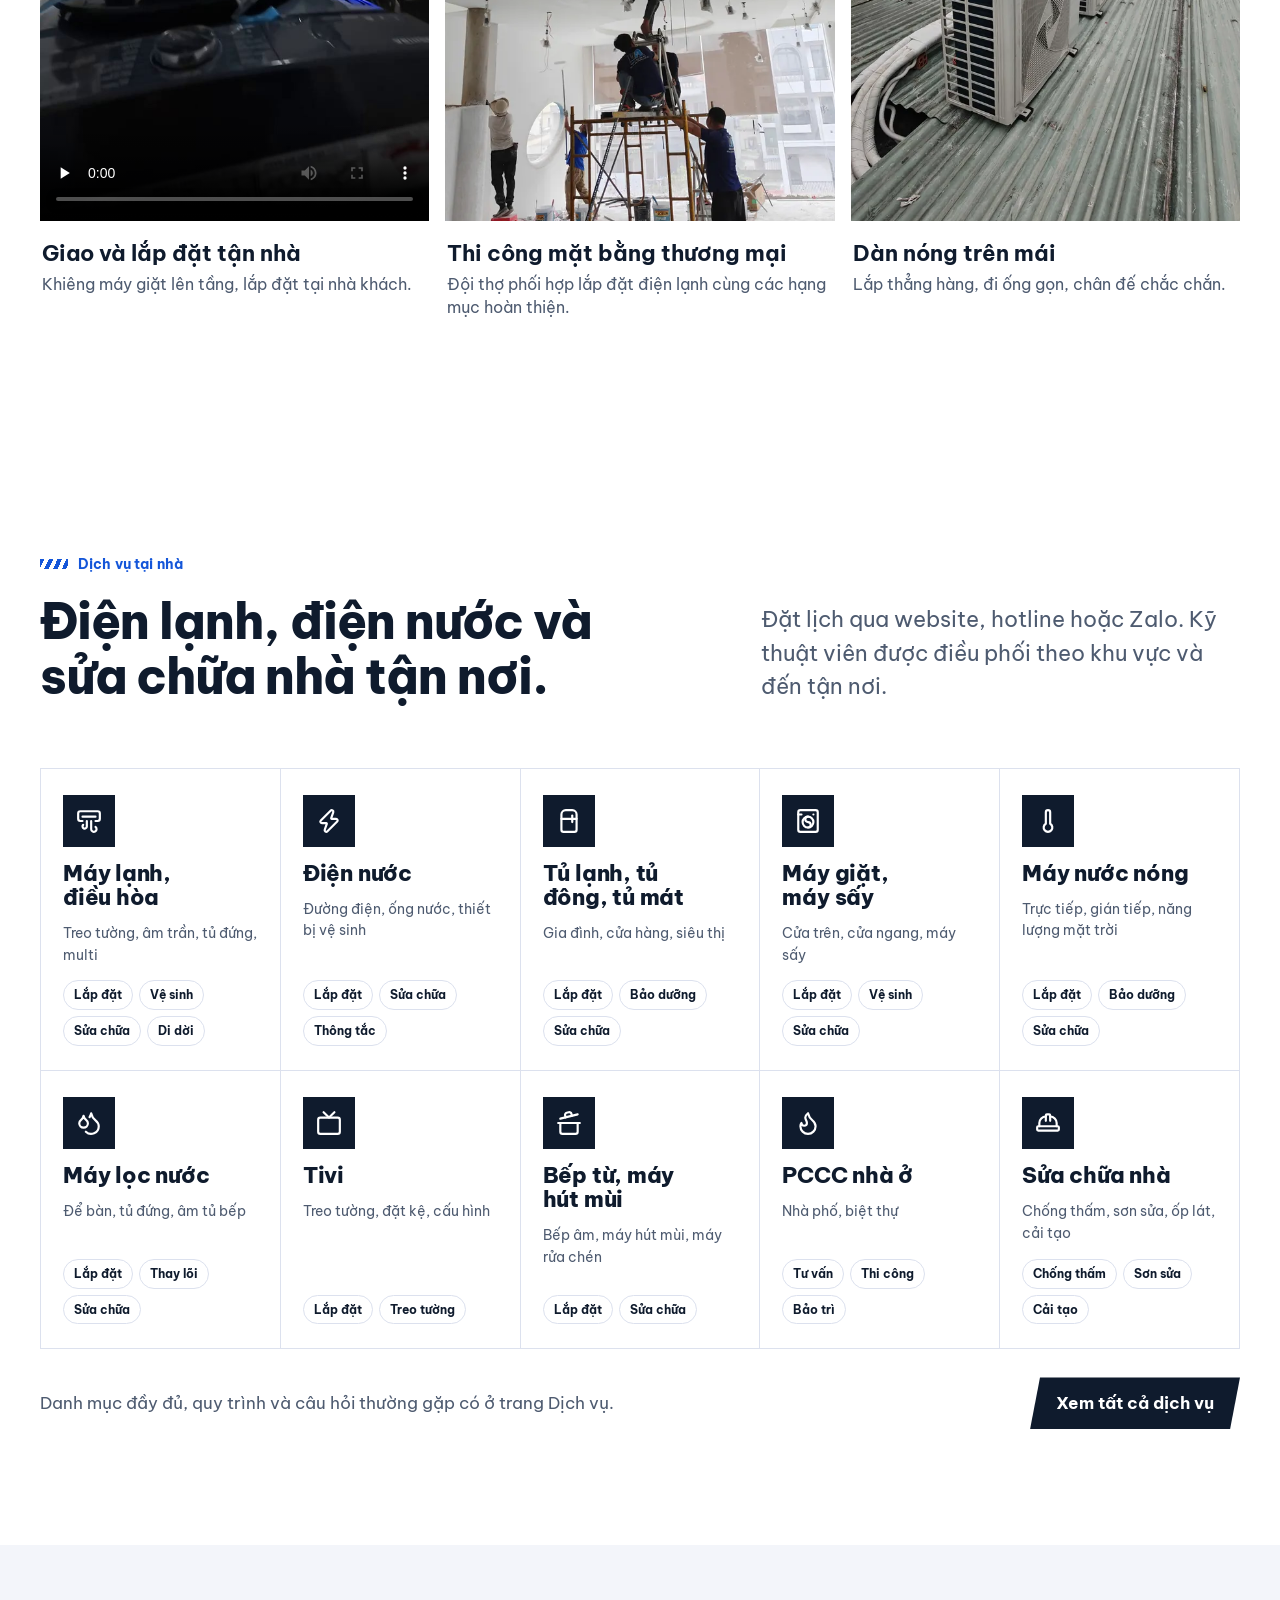
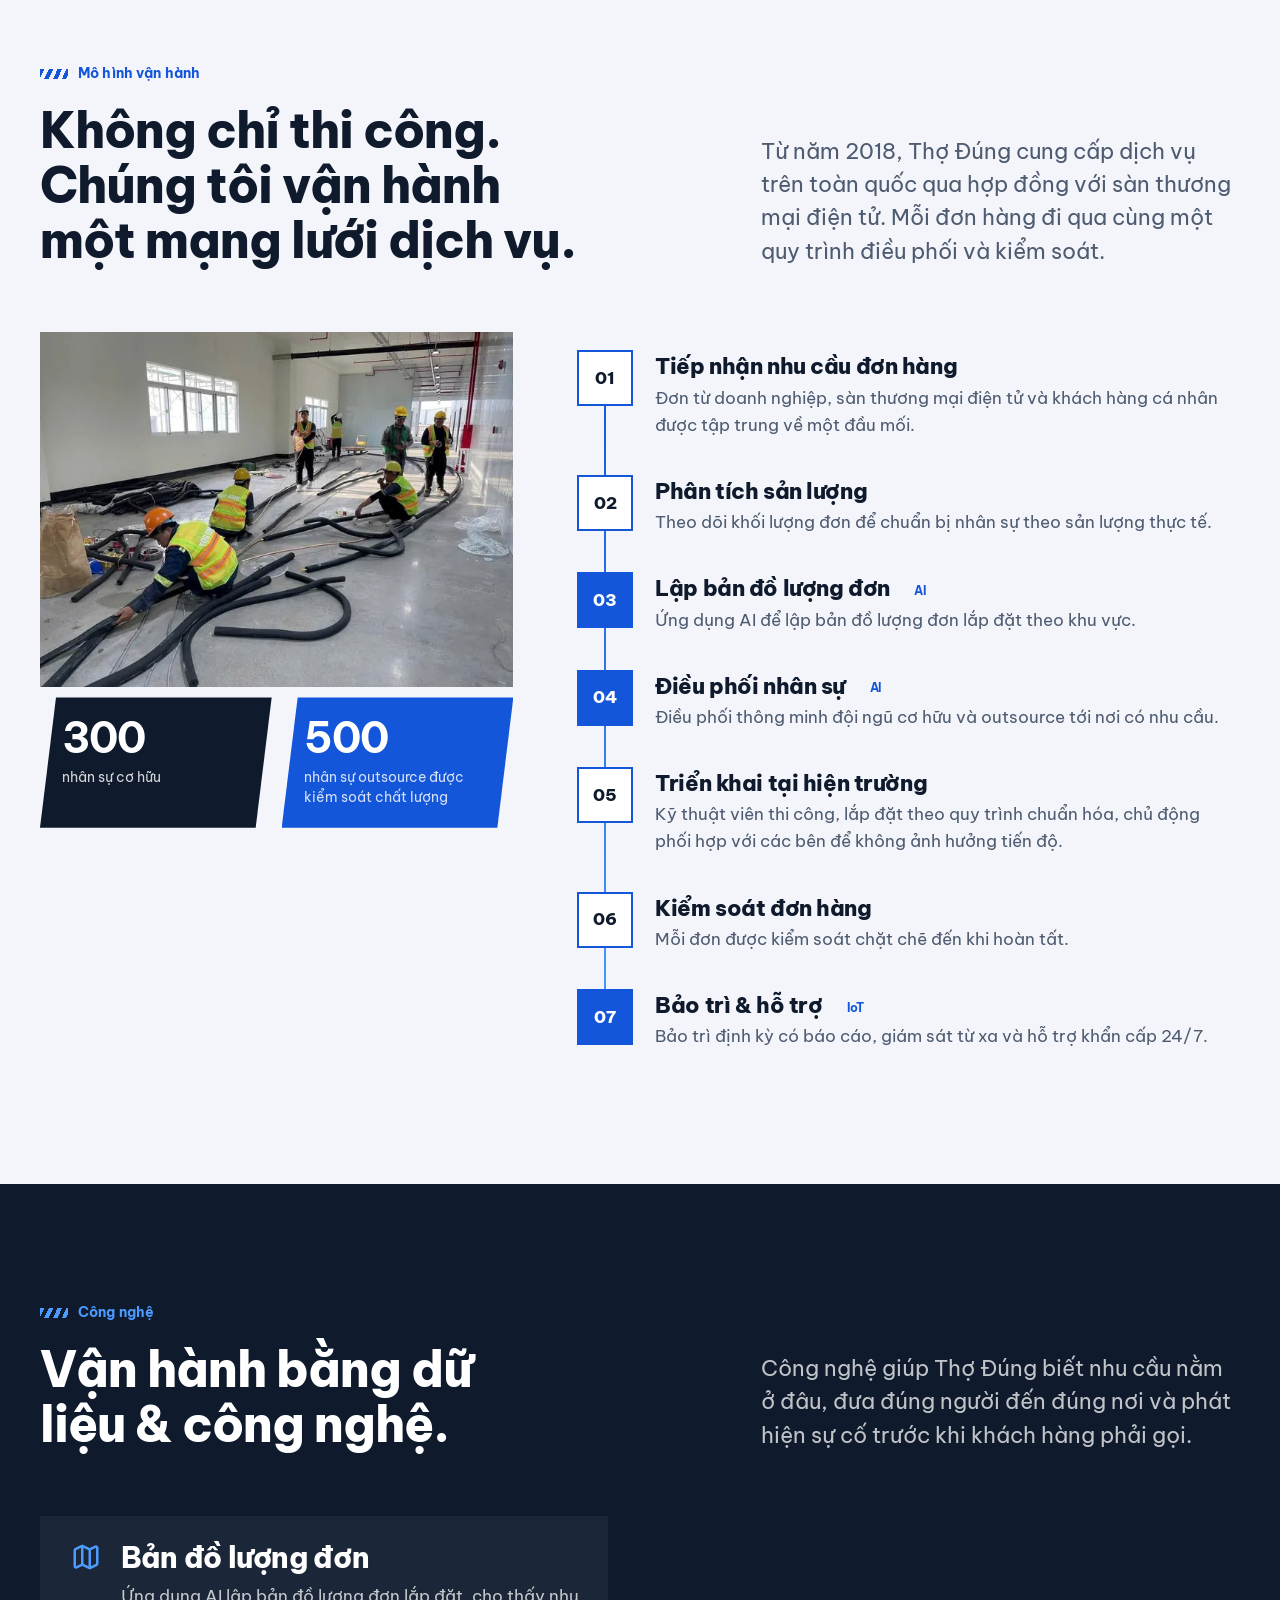
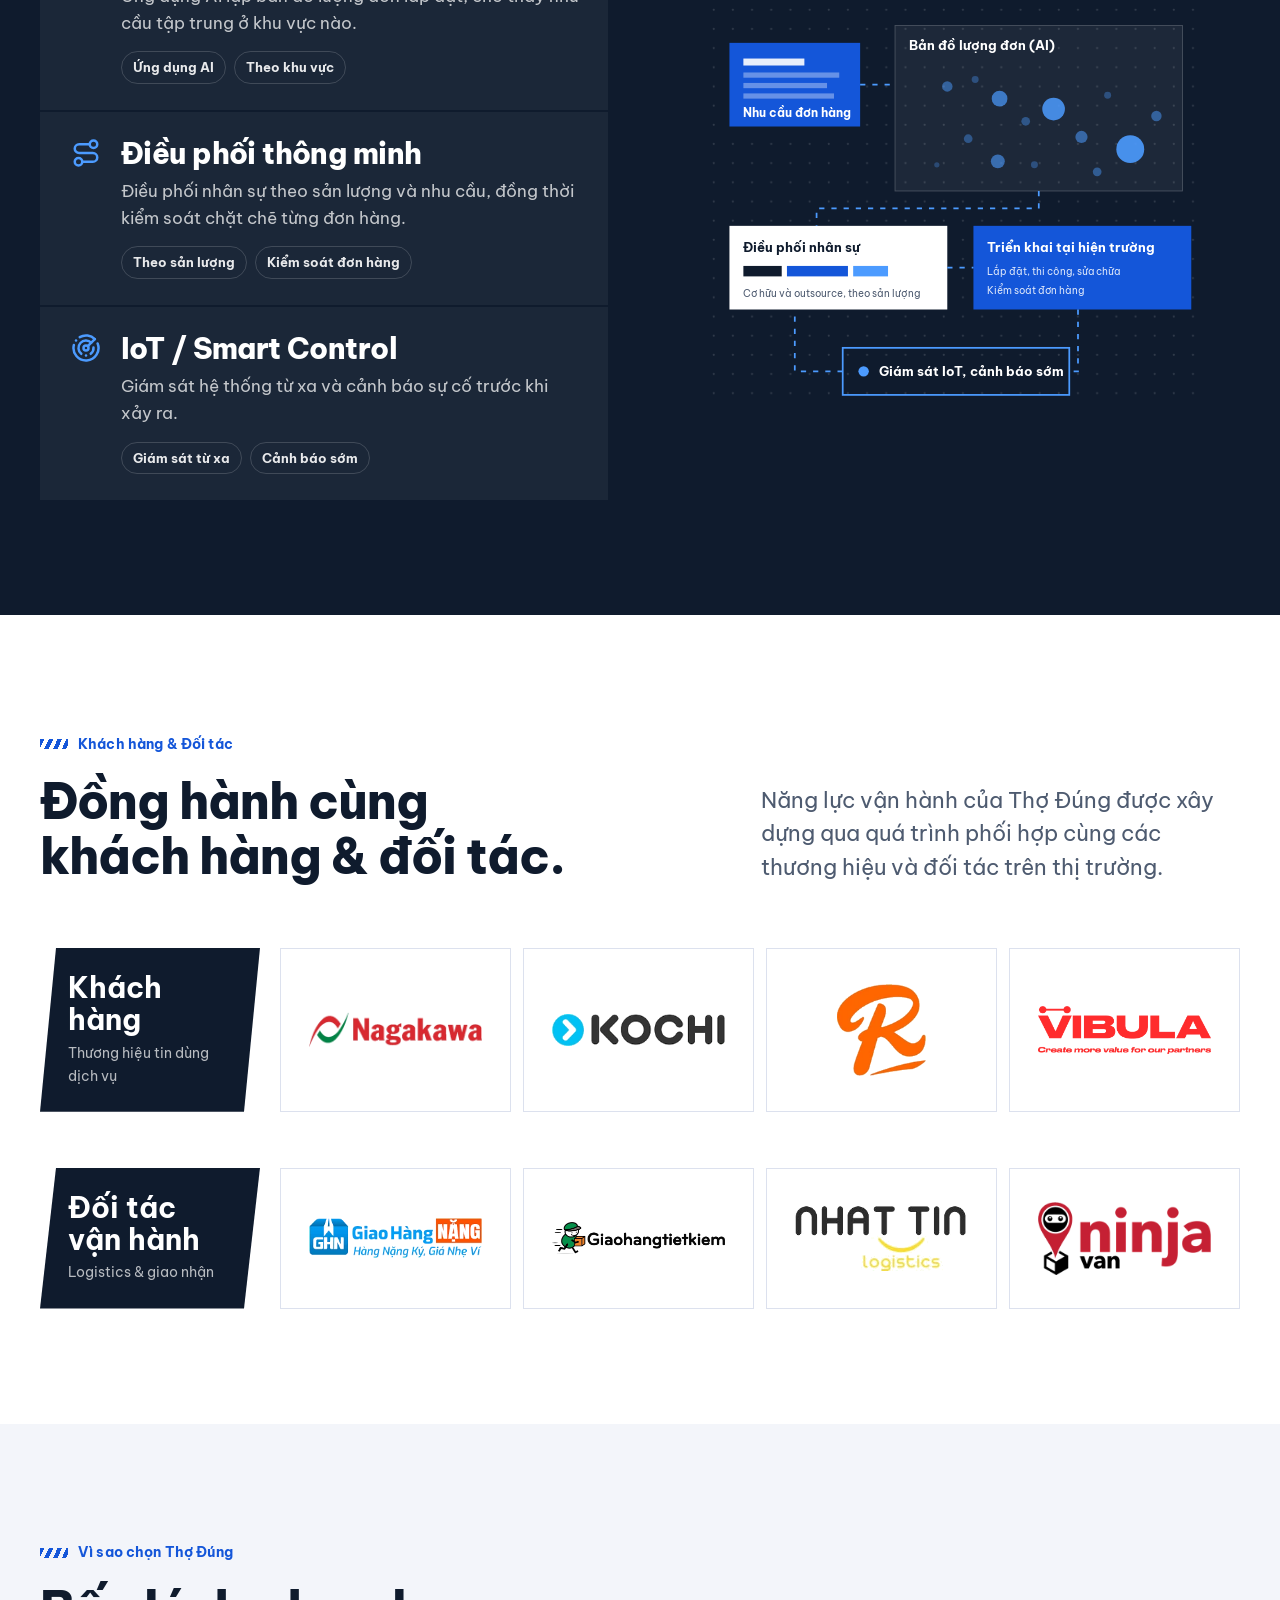
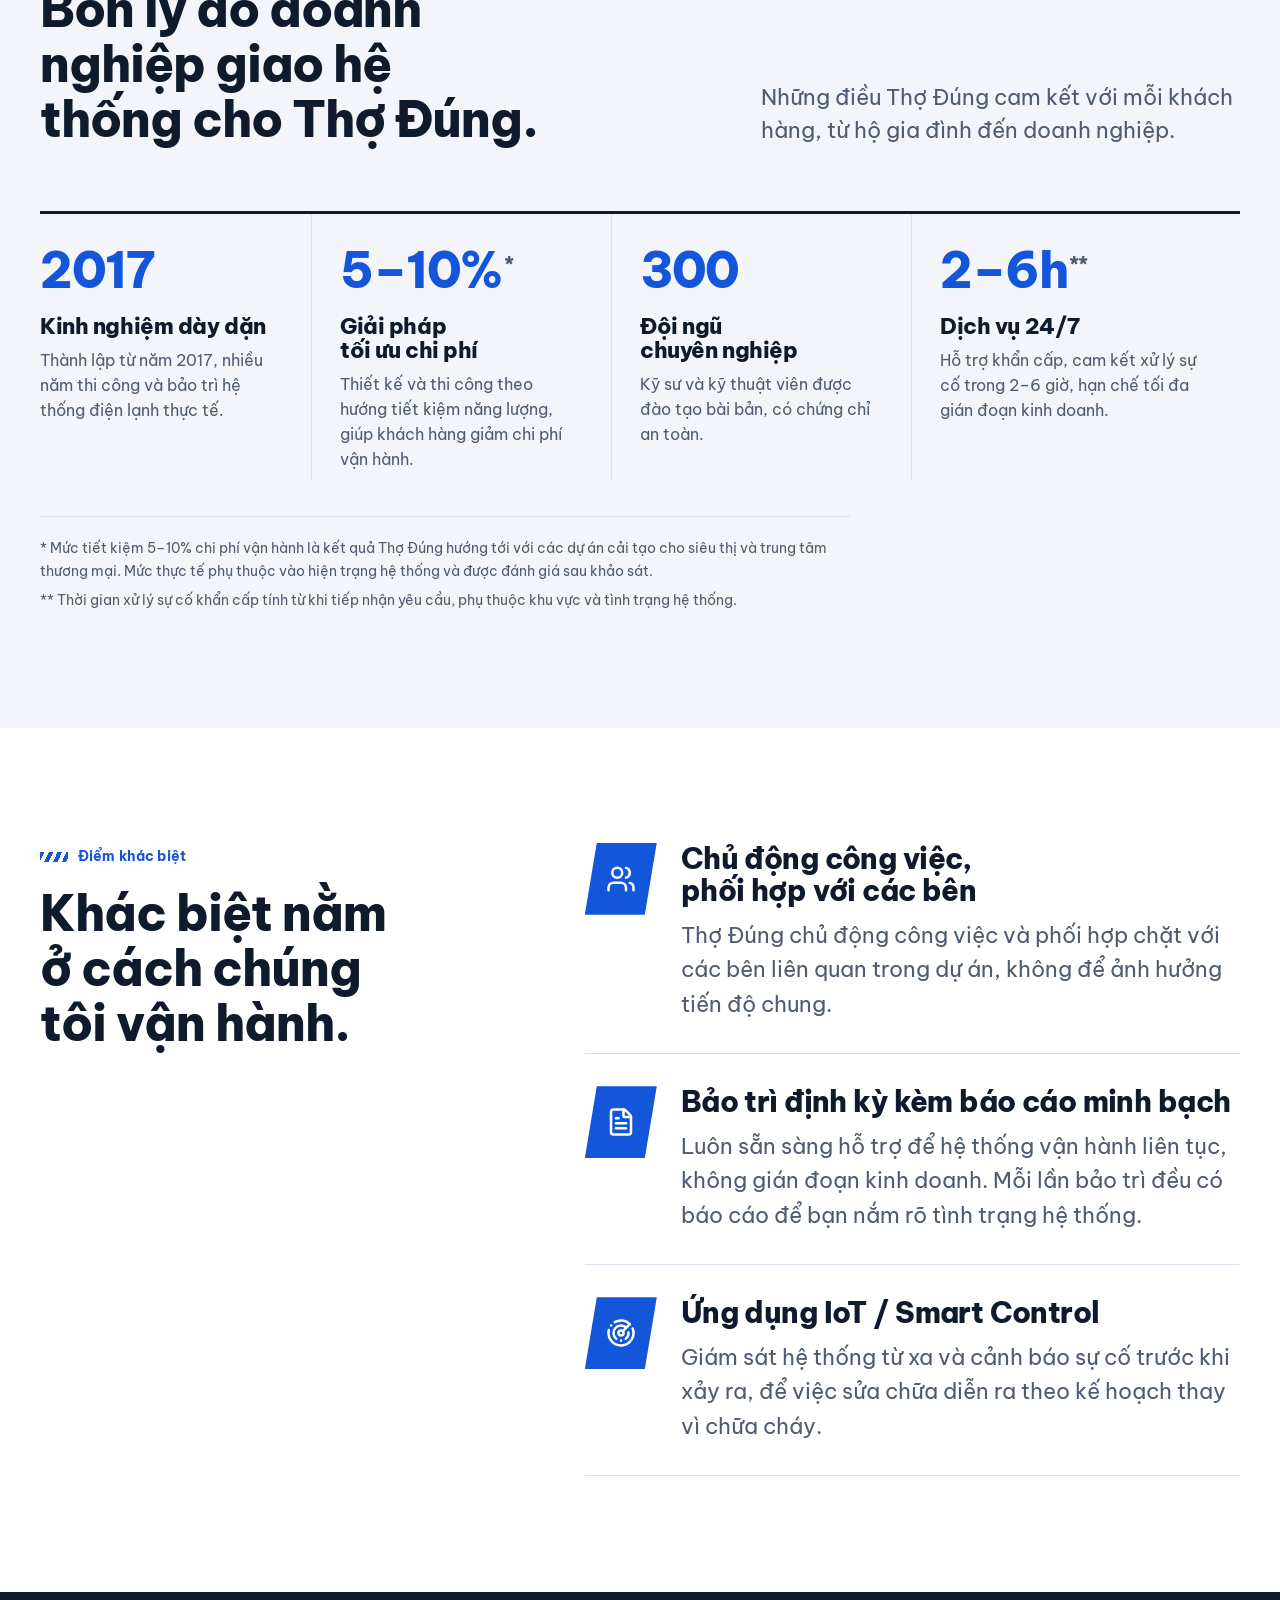
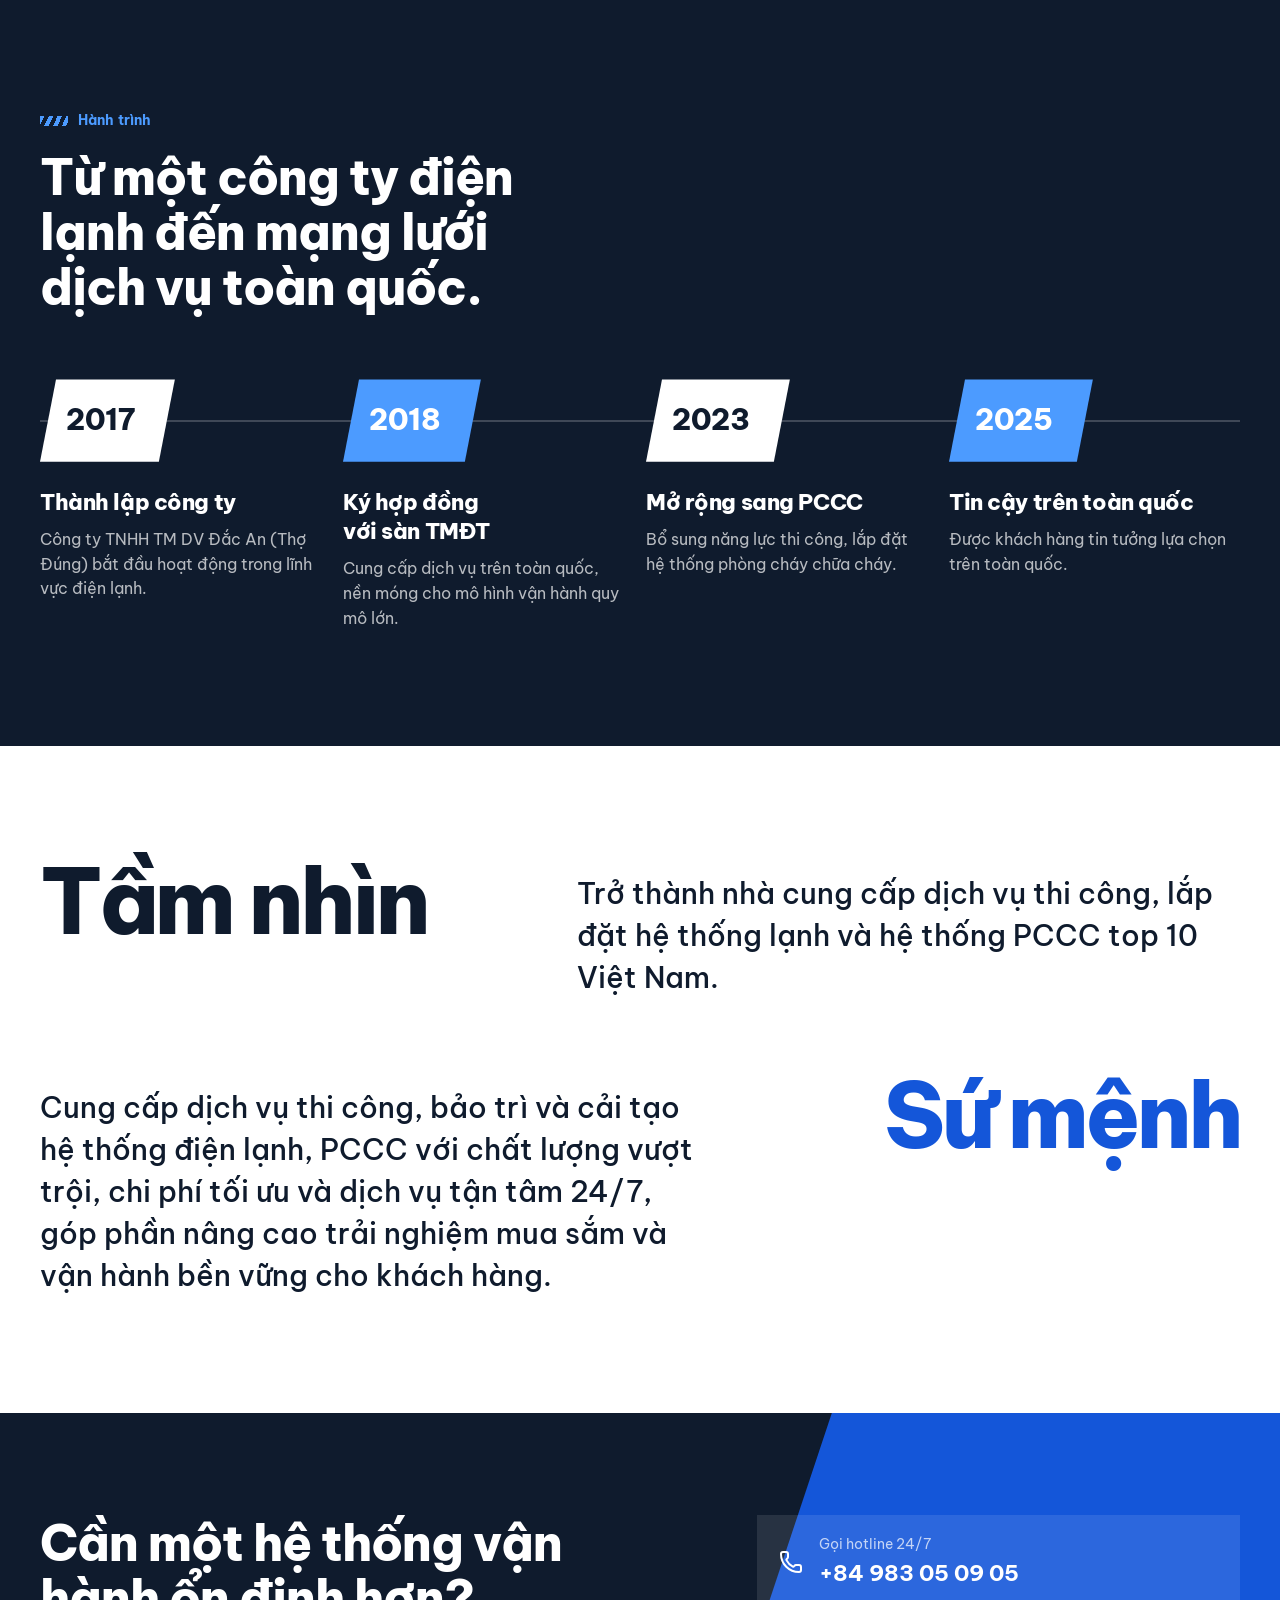
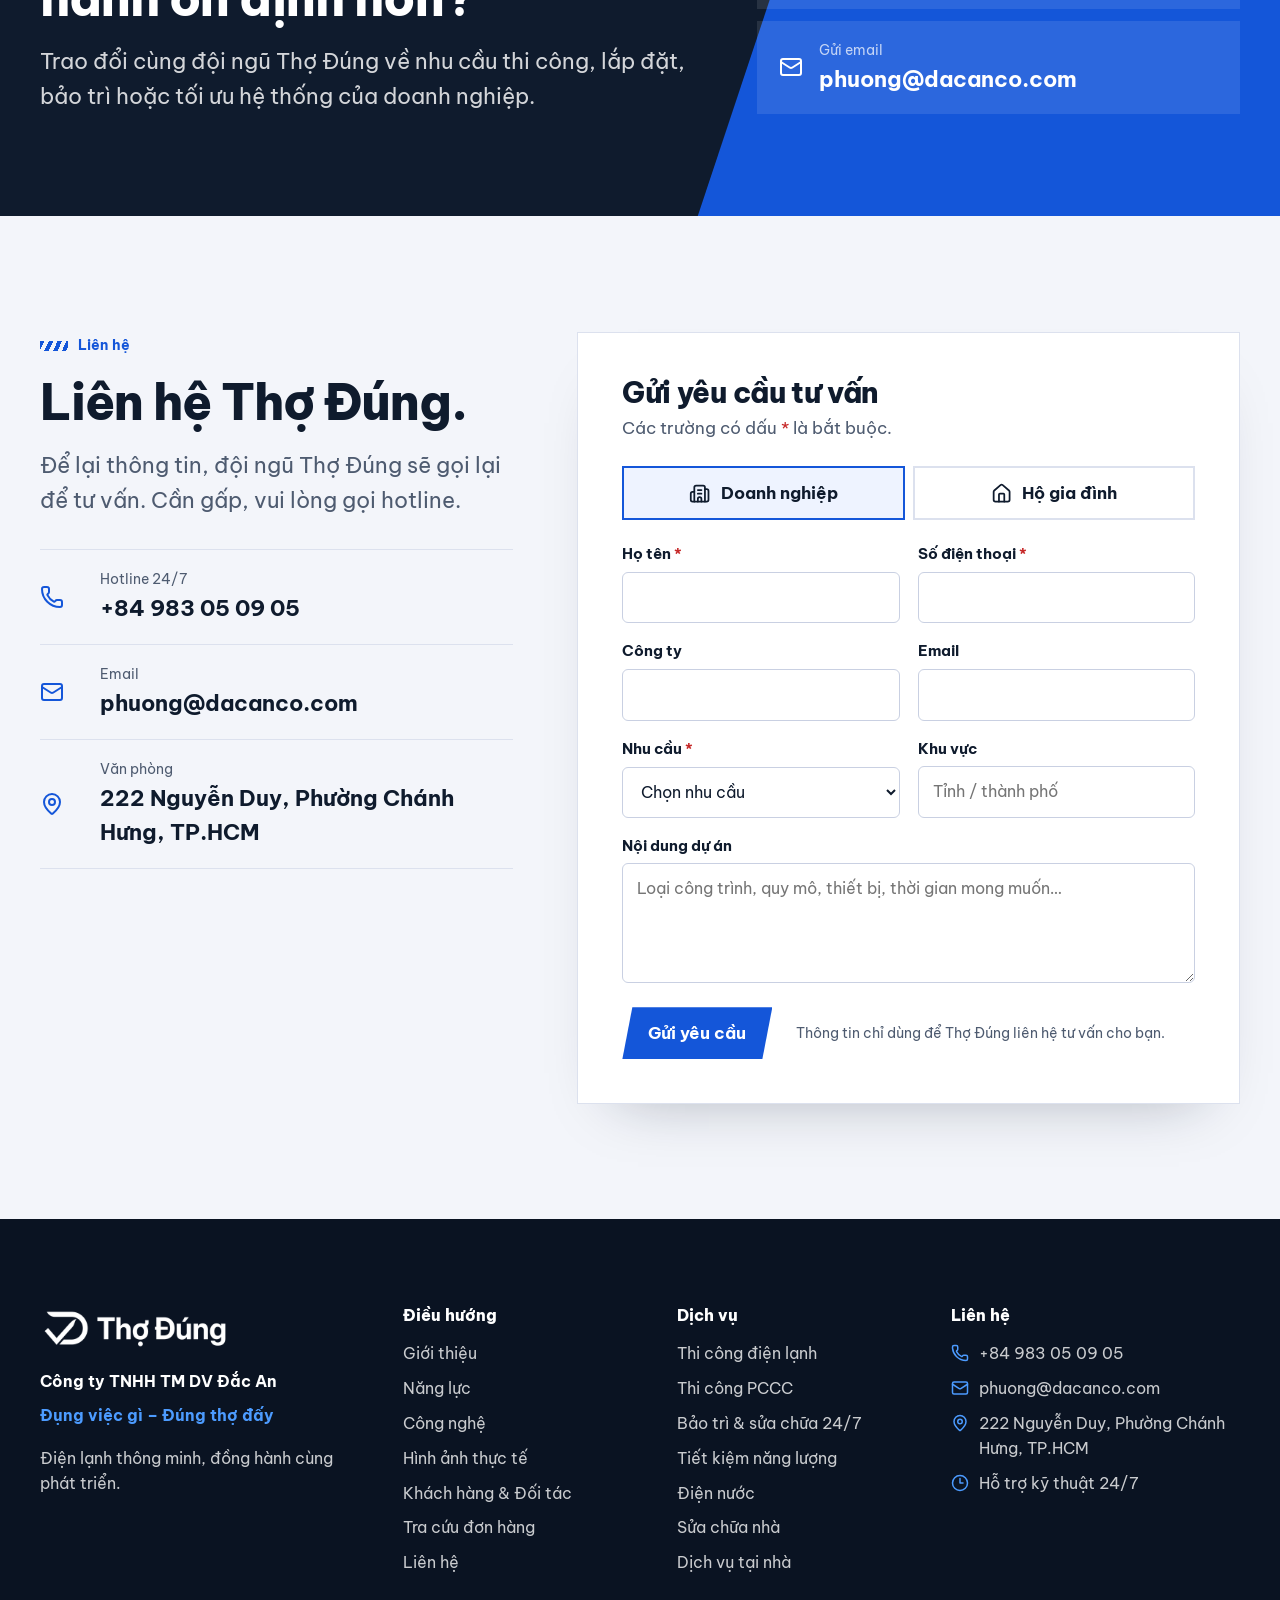
==== commit 5e4f2da4: "Add files via upload" ====
--- a/index.html
+++ b/index.html
@@ -13,15 +13,15 @@
 <meta property="og:title" content="Thợ Đúng | Điện lạnh, Điện nước, PCCC, Máy lọc nước, Sửa chữa nhà toàn quốc">
 <meta property="og:description" content="Điện lạnh, điện nước, PCCC, máy lọc nước, sửa chữa nhà. 300 nhân sự cơ hữu, 1.000 đơn lắp đặt mỗi ngày, hỗ trợ 24/7.">
 <meta property="og:url" content="https://www.thodung.co/">
-<meta property="og:image" content="https://www.thodung.co/assets/img/og-image.jpg">
+<meta property="og:image" content="https://www.thodung.co/assets/img/og-image.jpg?v=20261105">
 <meta name="twitter:card" content="summary_large_image">
-<link rel="icon" href="/favicon.ico" sizes="any">
-<link rel="icon" type="image/png" href="/assets/img/icon-512.png">
-<link rel="apple-touch-icon" href="/assets/img/apple-touch-icon.png">
+<link rel="icon" href="/favicon.ico?v=20261105" sizes="any">
+<link rel="icon" type="image/png" href="/assets/img/icon-512.png?v=20261105">
+<link rel="apple-touch-icon" href="/assets/img/apple-touch-icon.png?v=20261105">
 <link rel="manifest" href="/site.webmanifest">
 <link rel="preload" href="/assets/fonts/be-vietnam-pro-vietnamese-800-normal.woff2" as="font" type="font/woff2" crossorigin>
 <link rel="preload" as="image" href="/assets/img/photos/thuc-te-lap-am-tran-600.webp" imagesrcset="/assets/img/photos/thuc-te-lap-am-tran-600.webp 600w, /assets/img/photos/thuc-te-lap-am-tran-1125.webp 1125w" imagesizes="(max-width:1024px) 100vw, 50vw">
-<link rel="stylesheet" href="/assets/css/style.css">
+<link rel="stylesheet" href="/assets/css/style.css?v=20261105c">
 <script type="application/ld+json">
 {
   "@context":"https://schema.org",
@@ -50,6 +50,7 @@
     <div class="topbar__group">
       <a href="tel:+84983050905"><svg class="ic" aria-hidden="true"><use href="/assets/img/icons.svg#i-phone"/></svg>Hotline 24/7: 0983 05 09 05</a>
       <a href="mailto:phuong@dacanco.com"><svg class="ic" aria-hidden="true"><use href="/assets/img/icons.svg#i-mail"/></svg>phuong@dacanco.com</a>
+      <a href="/tra-cuu/"><svg class="ic" aria-hidden="true"><use href="/assets/img/icons.svg#i-search-check"/></svg>Tra cứu đơn hàng</a>
     </div>
     <span class="topbar__slogan">Đụng việc gì – Đúng thợ đấy</span>
   </div>
@@ -67,6 +68,7 @@
         <li><a href="#nang-luc">Năng lực</a></li>
         <li><a href="#cong-nghe">Công nghệ</a></li>
         <li><a href="#doi-tac">Khách hàng &amp; Đối tác</a></li>
+        <li><a href="/tra-cuu/">Tra cứu đơn</a></li>
         <li><a href="#lien-he">Liên hệ</a></li>
       </ul>
     </nav>
@@ -93,6 +95,7 @@
       <a href="/#thuc-te" data-close>Hình ảnh thực tế</a>
       <a href="#doi-tac" data-close>Khách hàng &amp; Đối tác</a>
       <a href="#hanh-trinh" data-close>Hành trình</a>
+      <a href="/tra-cuu/">Tra cứu đơn hàng</a>
       <a href="#lien-he" data-close>Liên hệ</a>
     </nav>
     <div class="drawer__actions">
@@ -763,6 +766,7 @@
           <li><a href="/#cong-nghe">Công nghệ</a></li>
           <li><a href="/#thuc-te">Hình ảnh thực tế</a></li>
           <li><a href="/#doi-tac">Khách hàng &amp; Đối tác</a></li>
+          <li><a href="/tra-cuu/">Tra cứu đơn hàng</a></li>
           <li><a href="/#lien-he">Liên hệ</a></li>
         </ul>
       </div>
@@ -805,6 +809,6 @@
   <a class="primary" href="#lien-he"><svg class="ic" aria-hidden="true"><use href="/assets/img/icons.svg#i-calendar-check"/></svg>Nhận tư vấn</a>
 </nav>
 
-<script src="/assets/js/main.js" defer></script>
+<script src="/assets/js/main.js?v=20261105c" defer></script>
 </body>
 </html>
--- a/assets/css/style.css
+++ b/assets/css/style.css
@@ -483,6 +483,51 @@
 .promise b{display:block;color:var(--navy);font-size:1.02rem;line-height:1.3}
 .promise span{display:block;color:var(--muted);font-size:.88rem;margin-top:4px;line-height:1.4}
 
+/* ---------- Order tracking ---------- */
+.page-hero--compact .wrap{padding-block:clamp(48px,6vw,80px)}
+.page-hero--compact h1{max-width:none}
+.track{display:grid;grid-template-columns:minmax(0,7fr) minmax(0,5fr);gap:clamp(24px,4vw,56px);align-items:start}
+.track__title{font-size:var(--step-2);color:var(--navy)}
+.track__fields{margin-top:20px}
+.track__form .btn .ic{width:20px;height:20px}
+.track__help{display:grid;gap:28px;padding-top:8px}
+.track__help h3{font-size:var(--step-1);color:var(--navy);margin-bottom:10px}
+.track__help p{color:var(--muted)}
+.track__help .checklist{margin-top:0}
+.track__contact{display:grid;gap:8px;padding:20px 22px;background:#fff;border:1px solid var(--line)}
+.track__contact small{color:var(--muted)}
+.track__contact a{display:inline-flex;align-items:center;gap:10px;font-weight:800;color:var(--navy);text-decoration:none;font-size:var(--step-1)}
+.track__contact a .ic{color:var(--blue)}
+.track__result{grid-column:1 / -1}
+.order{--tone:var(--blue);--tone-bg:#EEF3FF;background:#fff;border:1px solid var(--line);border-top:4px solid var(--tone);padding:clamp(22px,3vw,36px);display:grid;gap:22px}
+.order--ok{--tone:#1E7A3C;--tone-bg:#E8F5EC}
+.order--warn{--tone:#B26A00;--tone-bg:#FFF3DC}
+.order--muted{--tone:var(--muted);--tone-bg:var(--paper)}
+.order__head{display:flex;flex-wrap:wrap;justify-content:space-between;align-items:center;gap:12px 24px}
+.order__id small{display:block;color:var(--muted);font-size:var(--step--1)}
+.order__id strong{font-size:var(--step-3);color:var(--navy);letter-spacing:-.01em;word-break:break-all}
+.order__badge{display:inline-flex;align-items:center;min-height:38px;padding:0 16px;background:var(--tone-bg);color:var(--tone);font-weight:800;border-radius:40px}
+.order__steps{display:grid;grid-template-columns:repeat(4,minmax(0,1fr));counter-reset:none}
+.order__steps li{position:relative;display:grid;justify-items:start;gap:10px;padding-right:12px}
+.order__steps li::before{content:"";position:absolute;left:28px;right:0;top:13px;height:3px;background:var(--line)}
+.order__steps li:last-child::before{display:none}
+.order__steps li.is-done::before{background:var(--tone)}
+.order__steps .dot{position:relative;z-index:1;width:28px;height:28px;border-radius:50%;background:#fff;border:3px solid var(--line)}
+.order__steps li.is-done .dot{background:var(--tone);border-color:var(--tone)}
+.order__steps li.is-done .dot::after{content:"";position:absolute;left:7px;top:3px;width:6px;height:11px;border:solid #fff;border-width:0 3px 3px 0;transform:rotate(45deg)}
+.order__steps li.is-current .dot{border-color:var(--blue);box-shadow:0 0 0 5px rgba(20,86,217,.15)}
+.order__steps li.is-warn .dot{border-color:var(--tone);background:var(--tone-bg)}
+.order__steps .lbl{font-weight:700;color:var(--muted);font-size:.95rem}
+.order__steps li.is-done .lbl,.order__steps li.is-current .lbl,.order__steps li.is-warn .lbl{color:var(--navy)}
+.order__msg{font-size:var(--step-1);color:var(--ink);max-width:60ch}
+.order__meta{display:grid;grid-template-columns:repeat(auto-fit,minmax(130px,1fr));gap:0;margin:0;border-top:1px solid var(--line)}
+.order__meta div{padding:14px 16px 14px 0}
+.order__meta dt{color:var(--muted);font-size:var(--step--1)}
+.order__meta dd{margin:2px 0 0;font-weight:700;color:var(--navy)}
+.order__note{padding:14px 16px;background:var(--paper);color:var(--ink)}
+.order__help{color:var(--muted);font-size:.97rem}
+.order__help a{color:var(--blue);font-weight:700}
+
 /* ---------- Reveal (single, restrained) ---------- */
 .js .count{font-variant-numeric:tabular-nums}
 
@@ -508,8 +553,10 @@
   .hero__media img{object-position:50% 30%}
   .hero__media::before{background:linear-gradient(180deg,rgba(255,255,255,.5) 0,rgba(255,255,255,0) 18%)}
   .hero__caption{right:var(--gutter);bottom:30px}
-  .section-head,.intro,.ops,.tech,.diff,.contact,.cta .wrap,.page-hero .wrap{grid-template-columns:1fr}
+  .section-head,.intro,.ops,.tech,.diff,.contact,.cta .wrap,.page-hero .wrap,.track{grid-template-columns:1fr}
   .ops__media,.diff > div:first-child{position:static}
+  .track__result{order:1}
+  .track__help{order:2}
   .ledger__row{grid-template-columns:150px 1fr 1fr}
   .ledger__cell{padding:18px 26px;flex-direction:column;gap:6px;align-items:flex-start}
   .ledger__head{flex-direction:column;align-items:flex-start}
@@ -580,6 +627,9 @@
   .hero__caption{display:none}
   .tech figure{display:none}
   .promise{grid-template-columns:1fr;gap:8px}
+  .order__steps{grid-template-columns:1fr;gap:14px}
+  .order__steps li{grid-template-columns:28px 1fr;align-items:center;gap:14px;padding:0}
+  .order__steps li::before{left:13px;right:auto;top:28px;width:3px;height:14px}
   .promise div{padding:16px 18px}
 }
 @media (prefers-reduced-motion:reduce){
